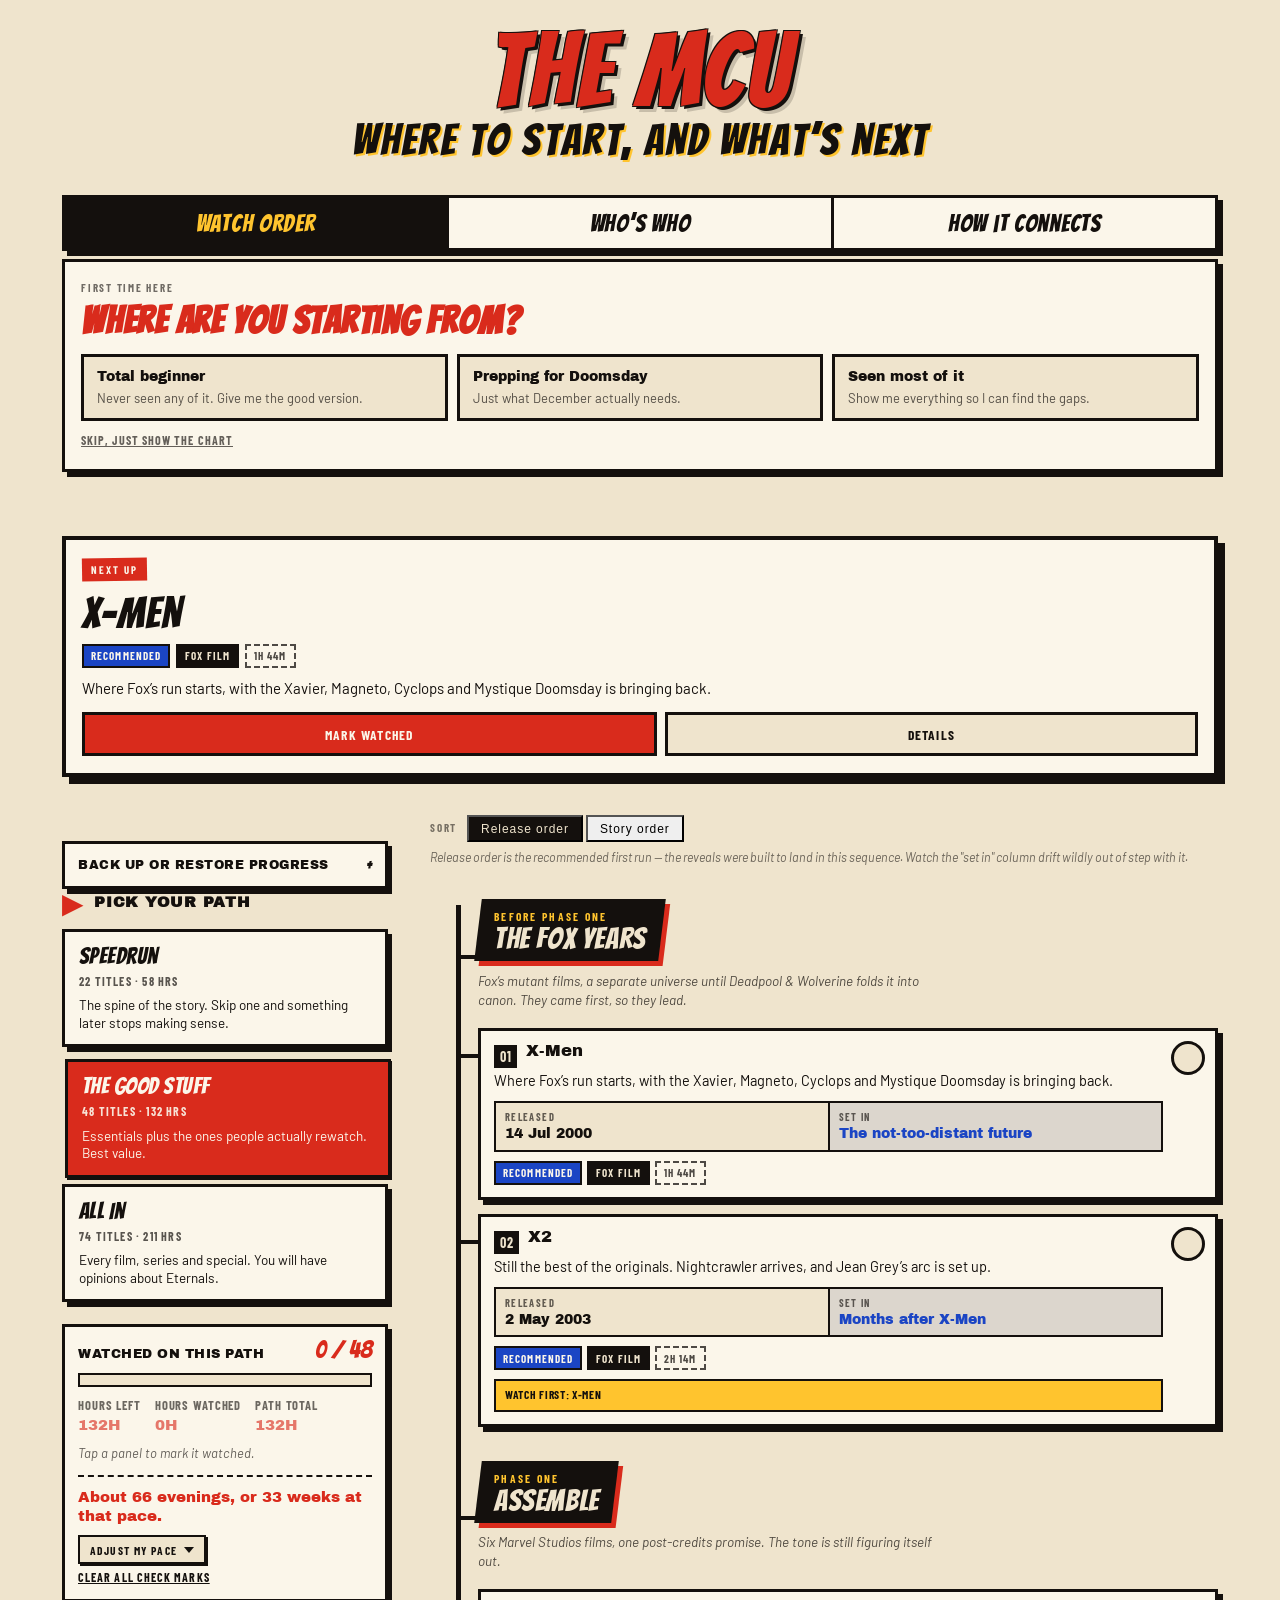
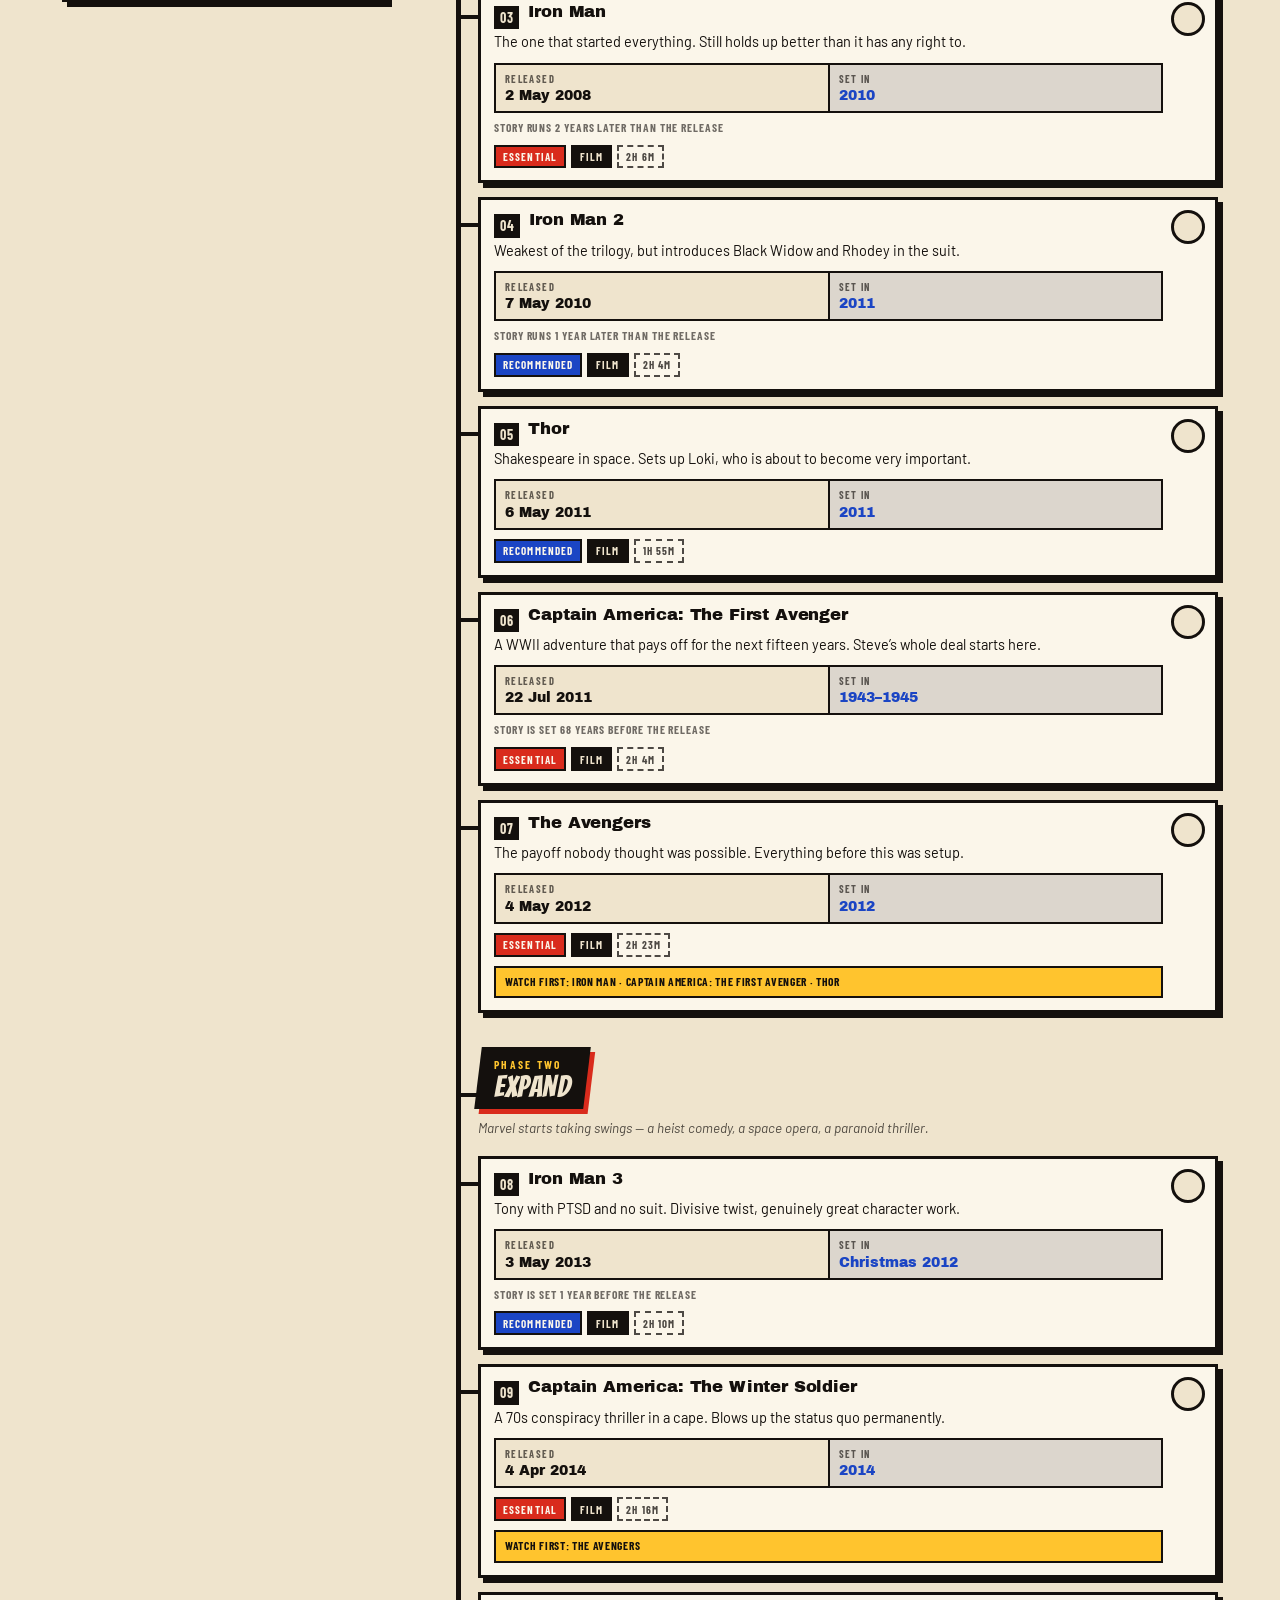
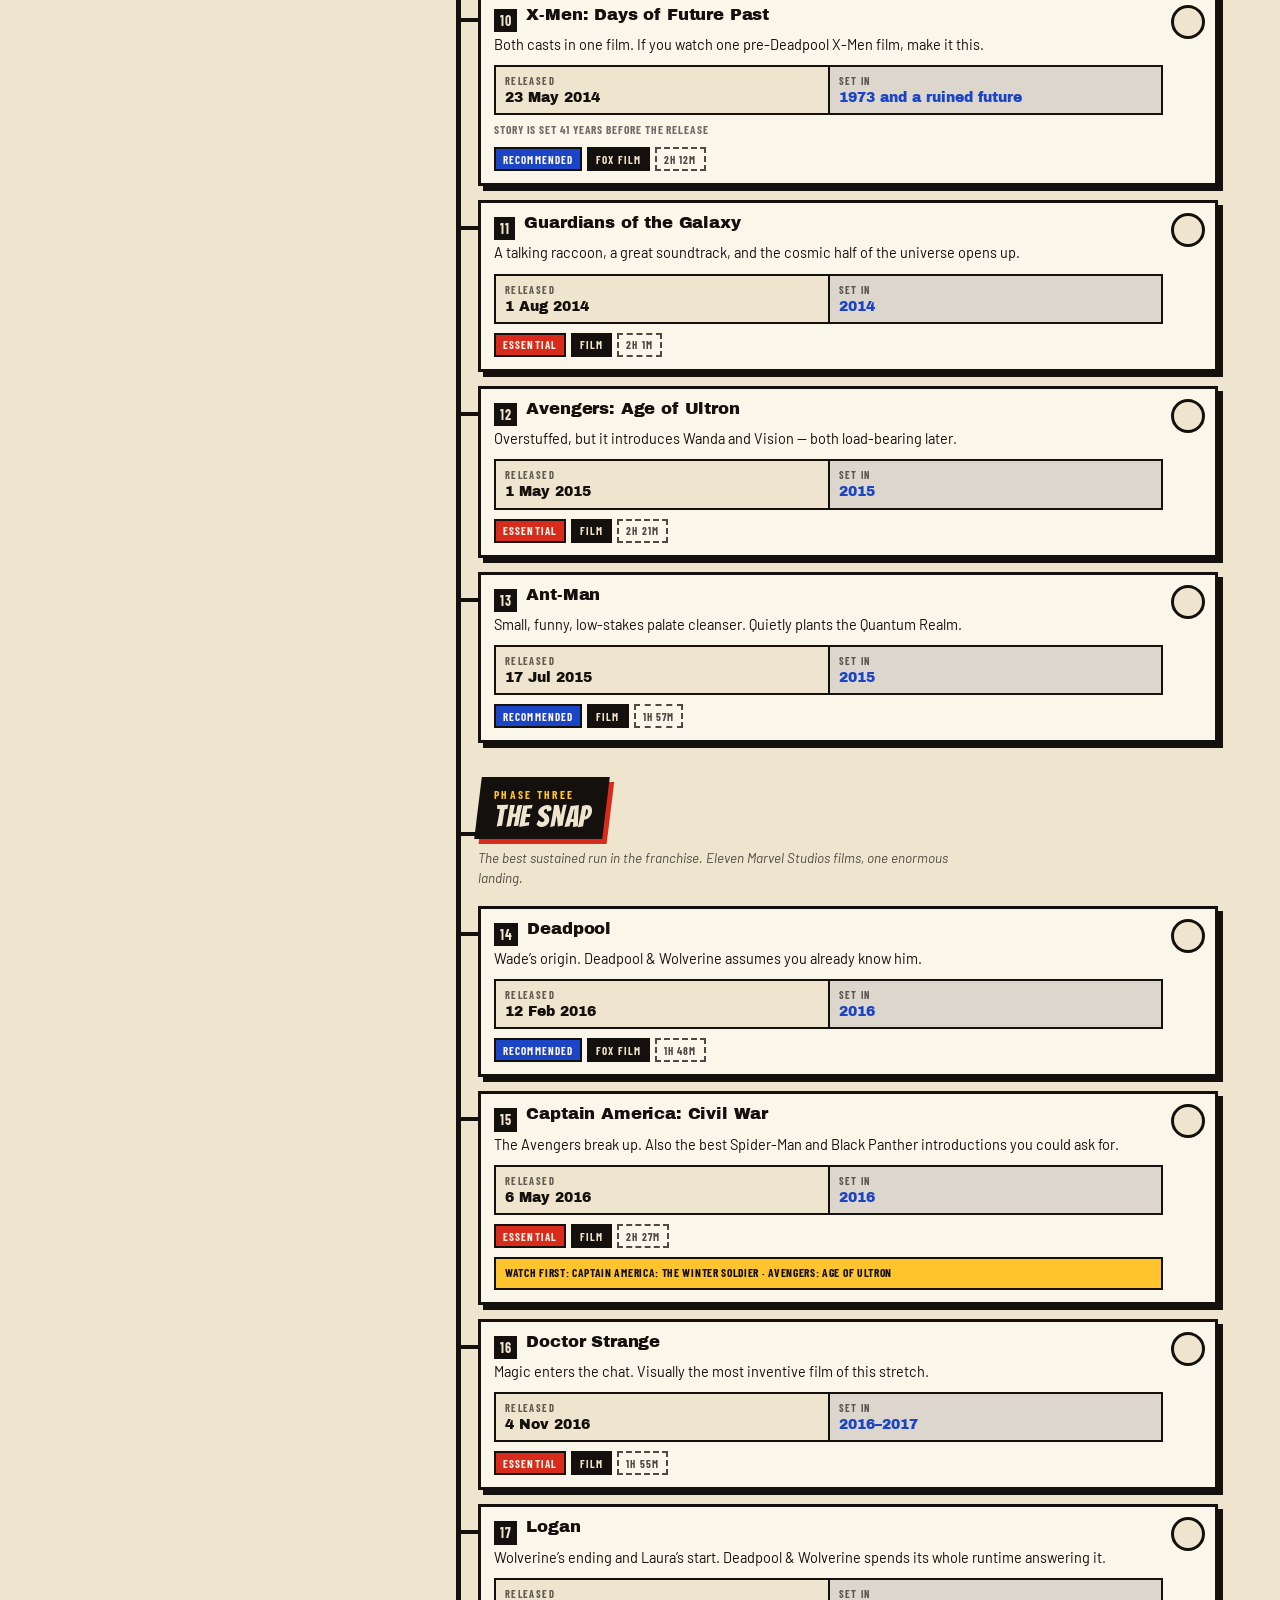
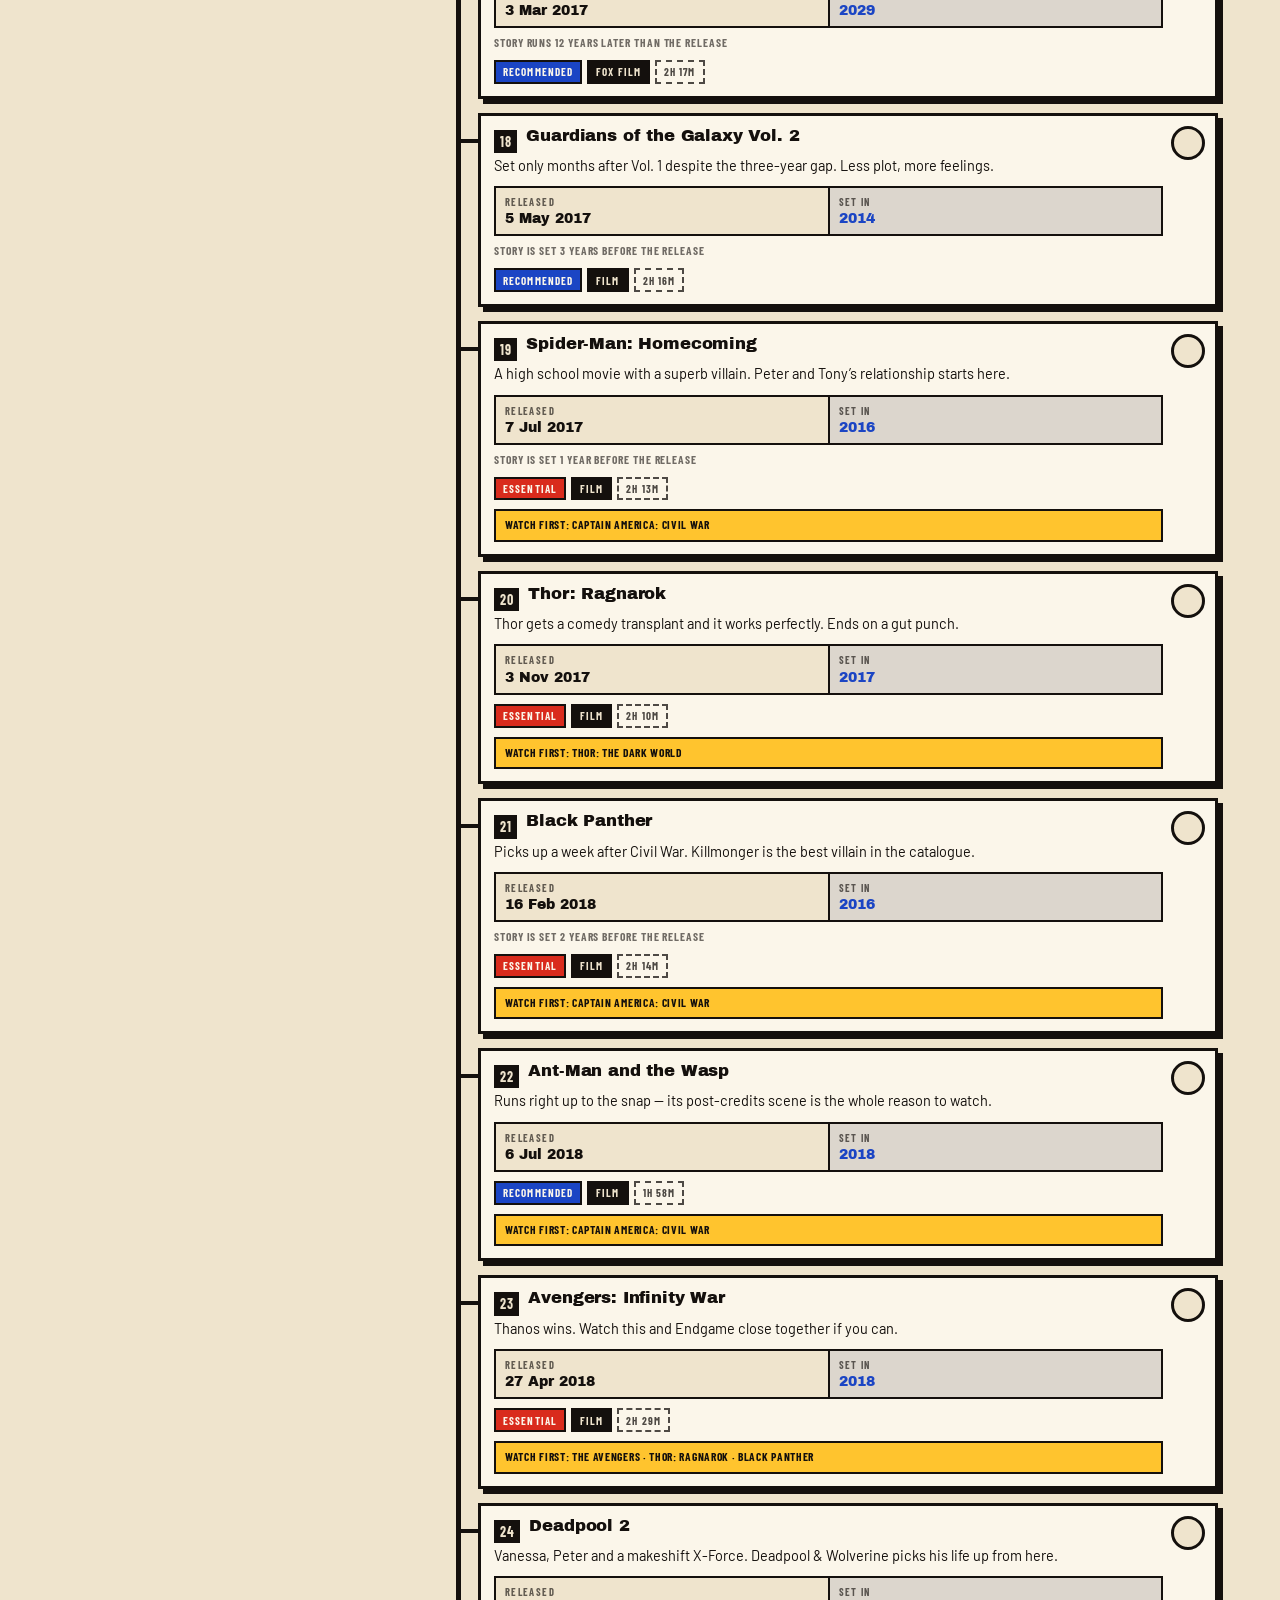
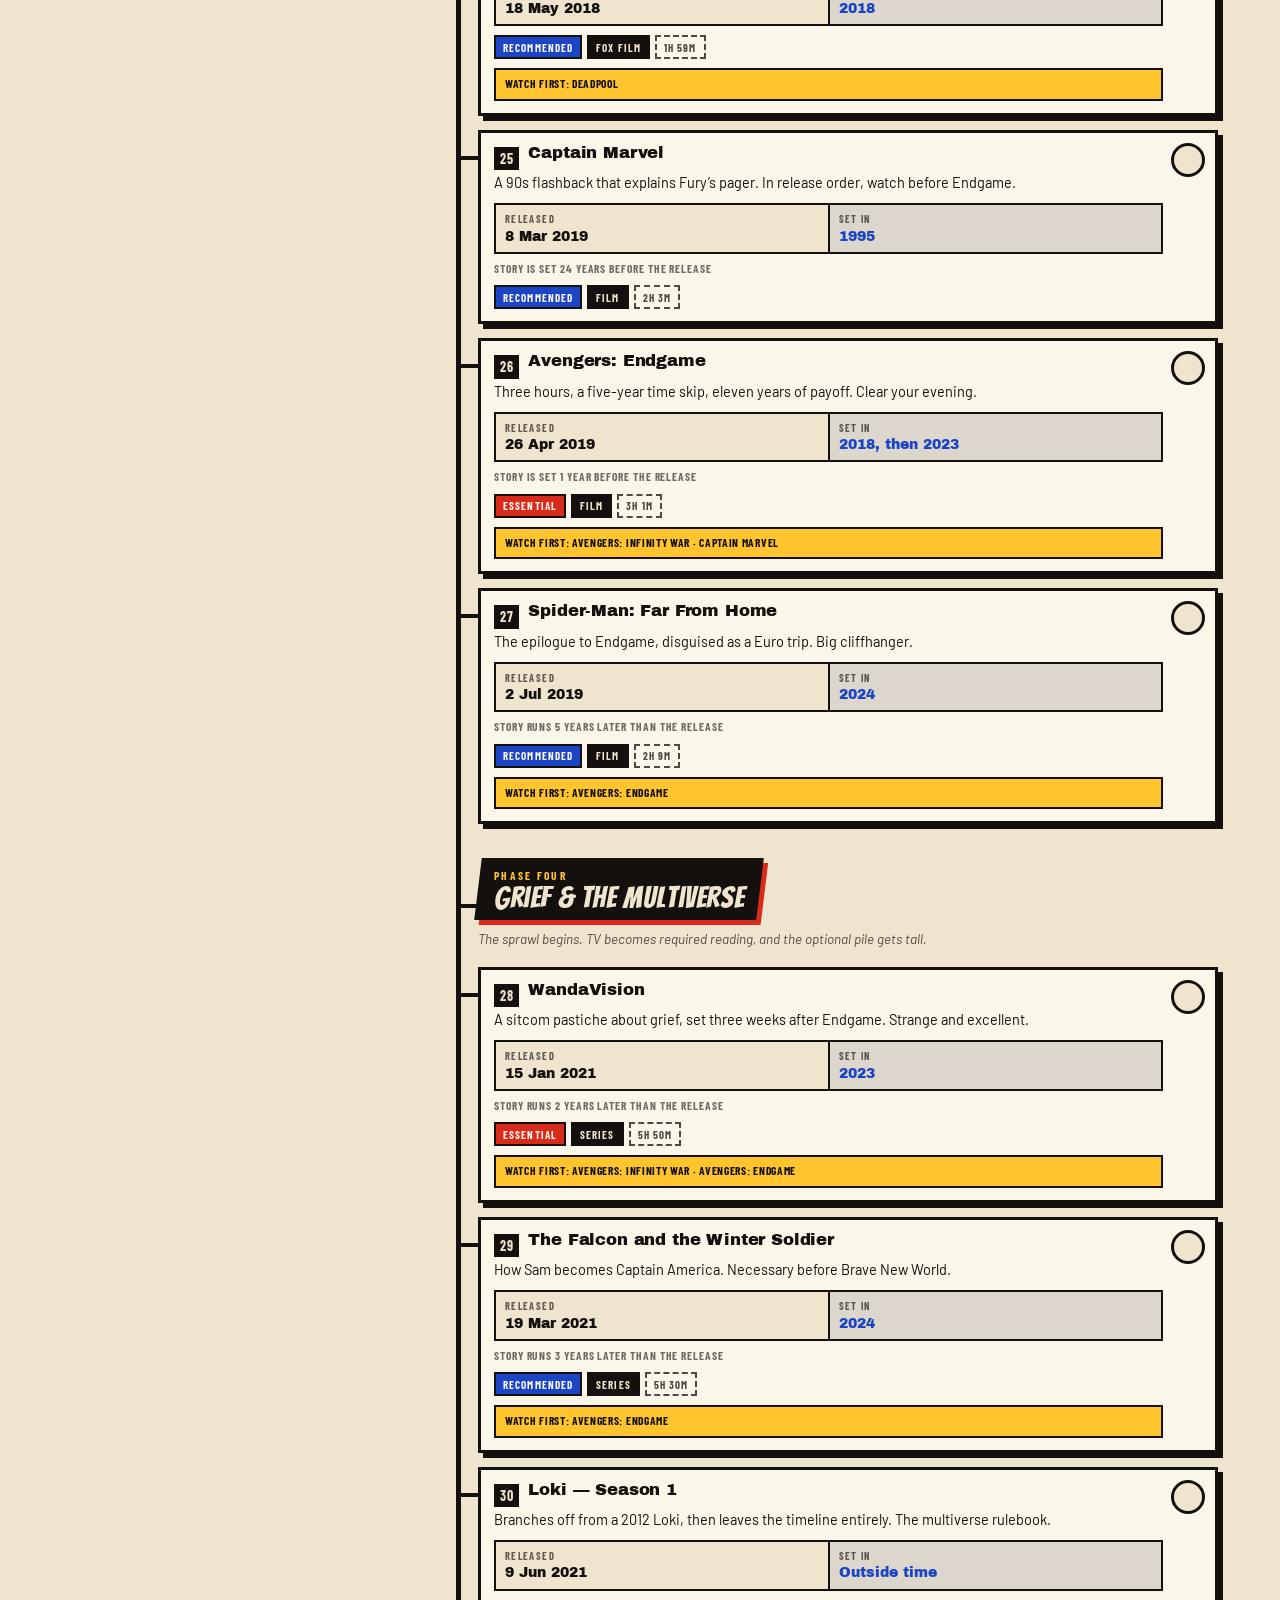
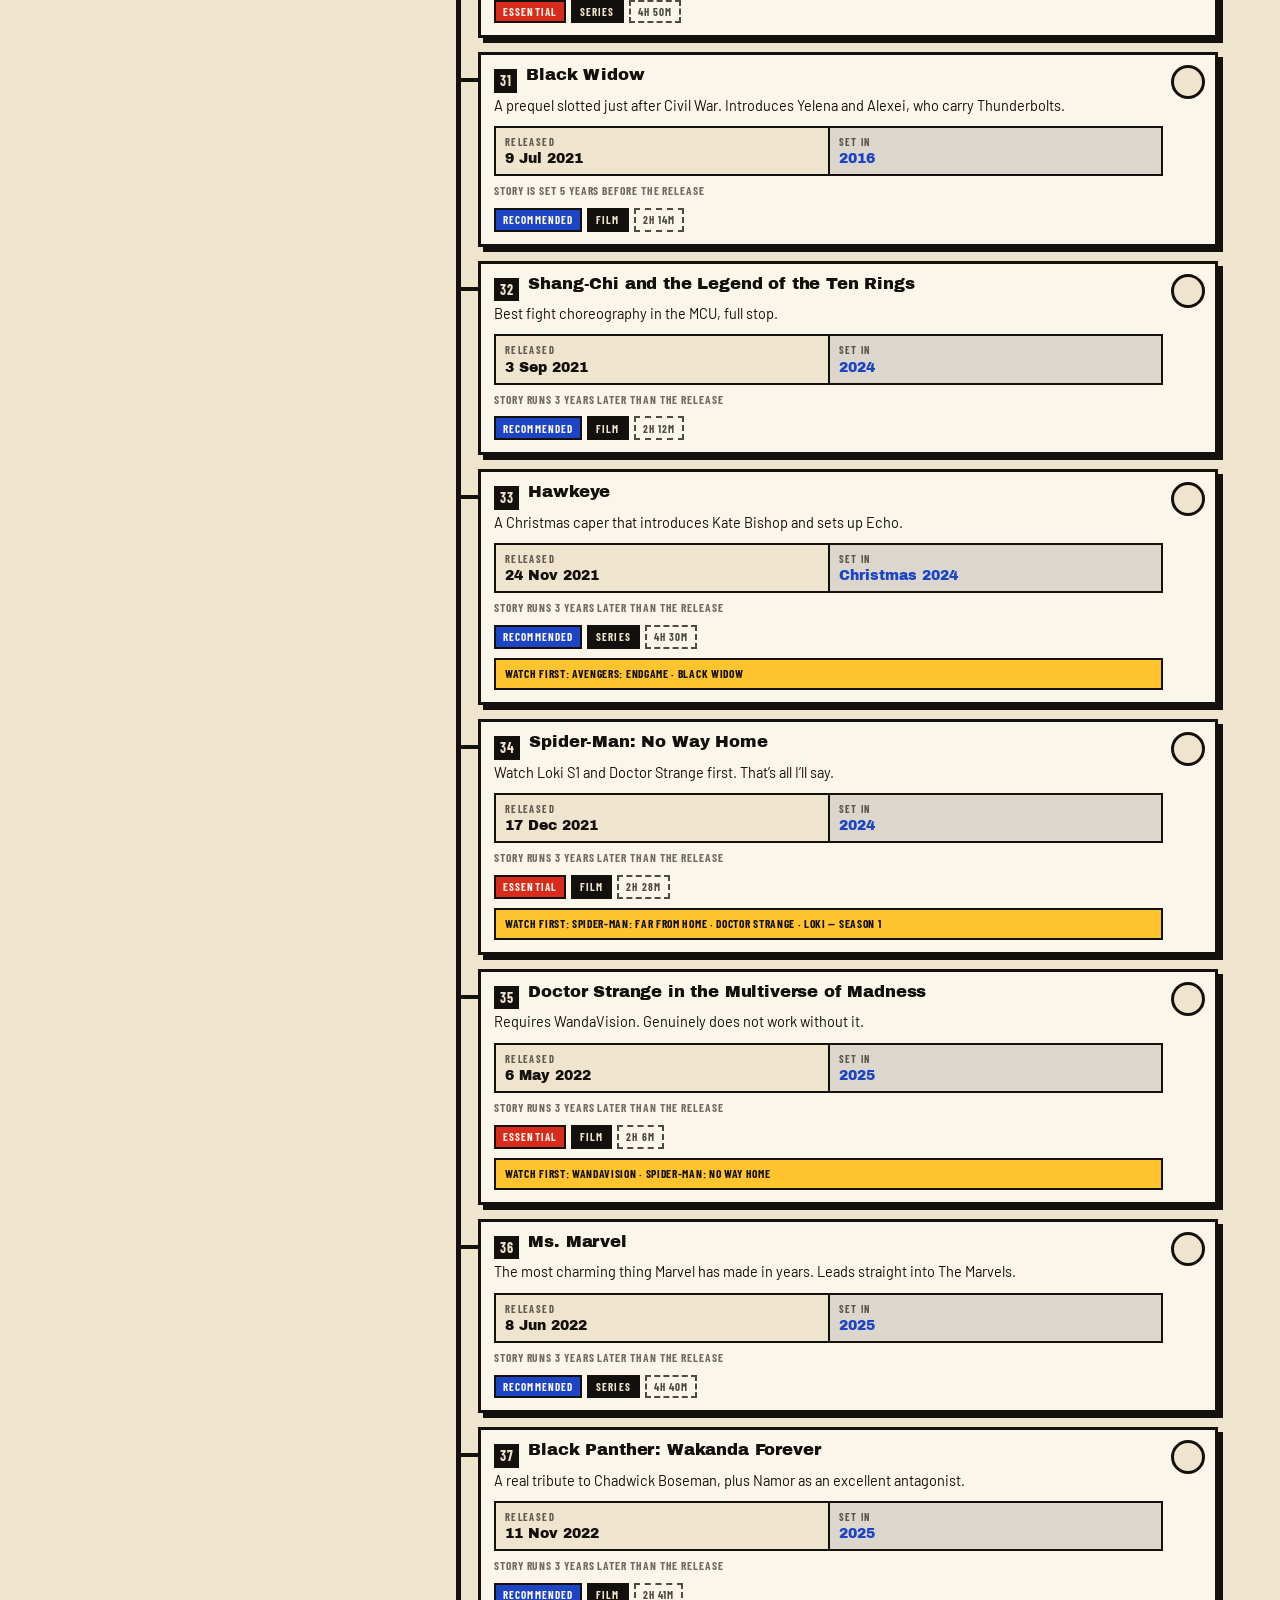
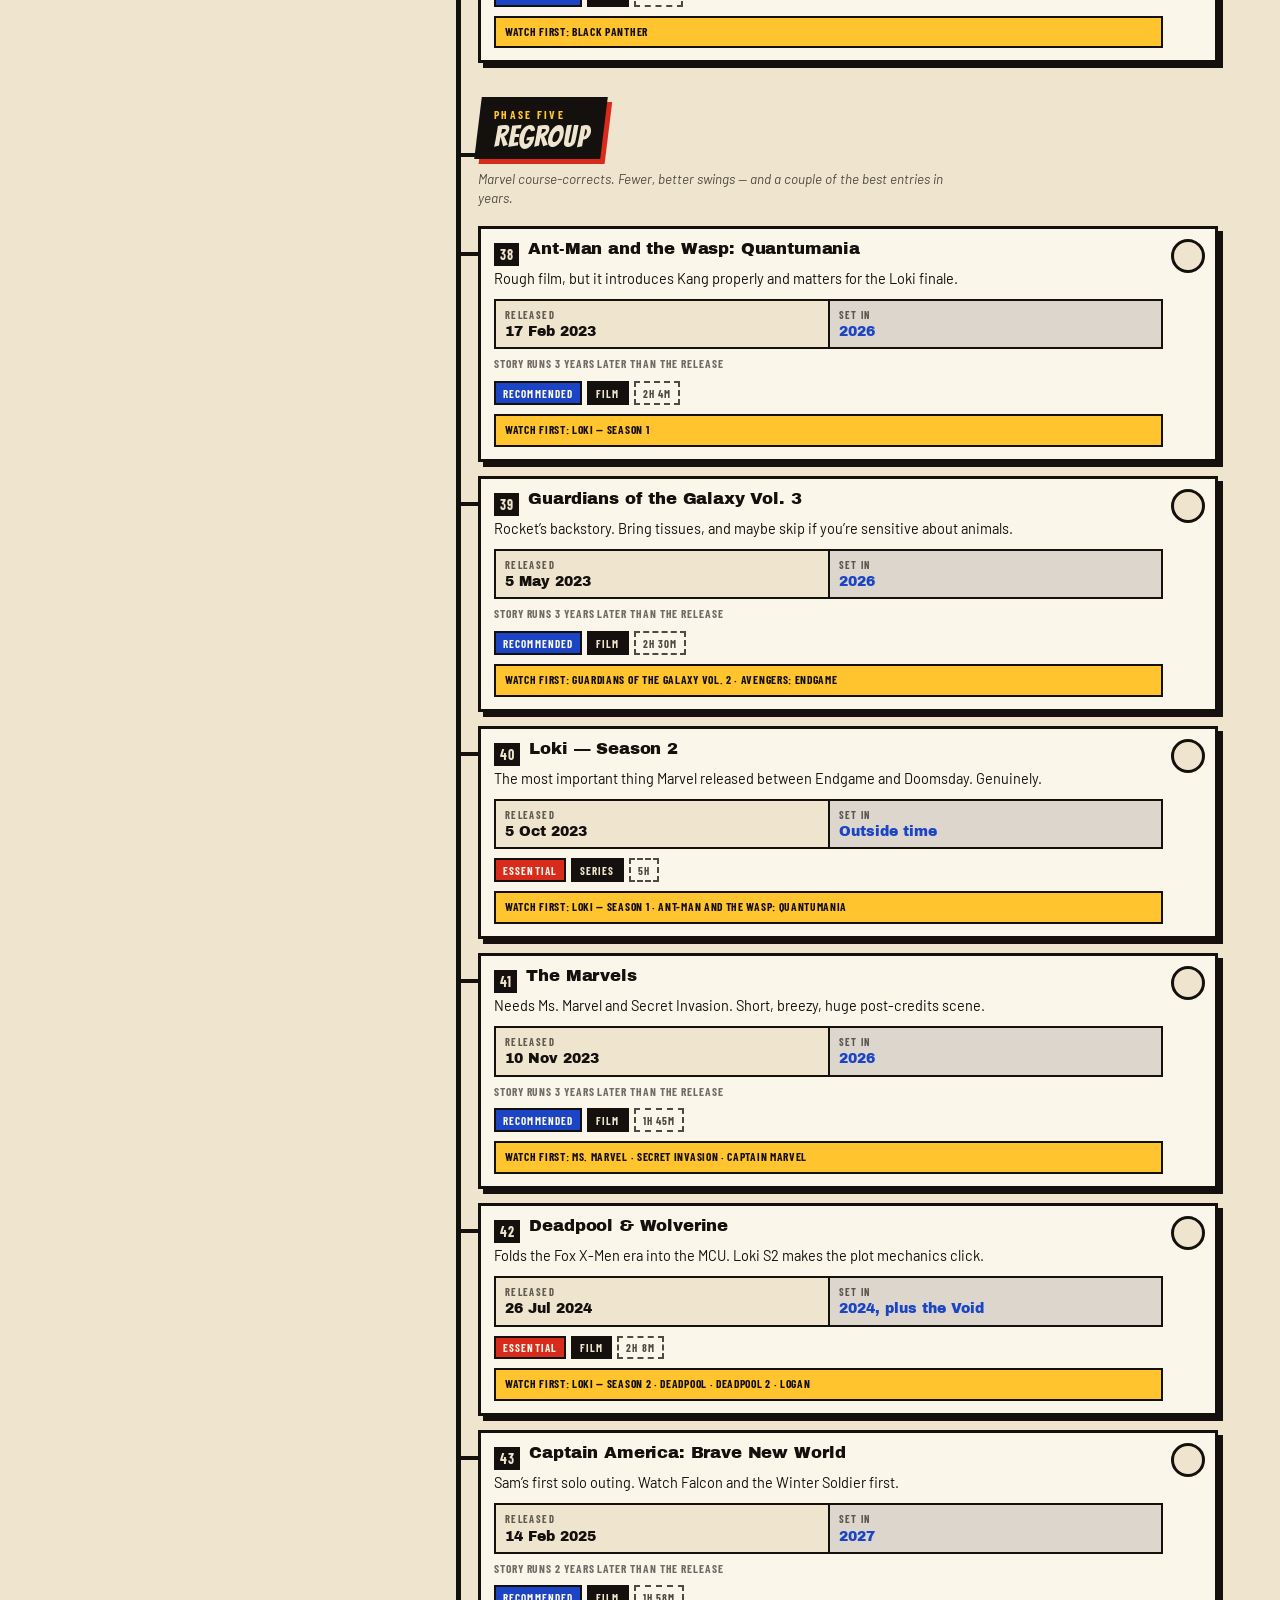
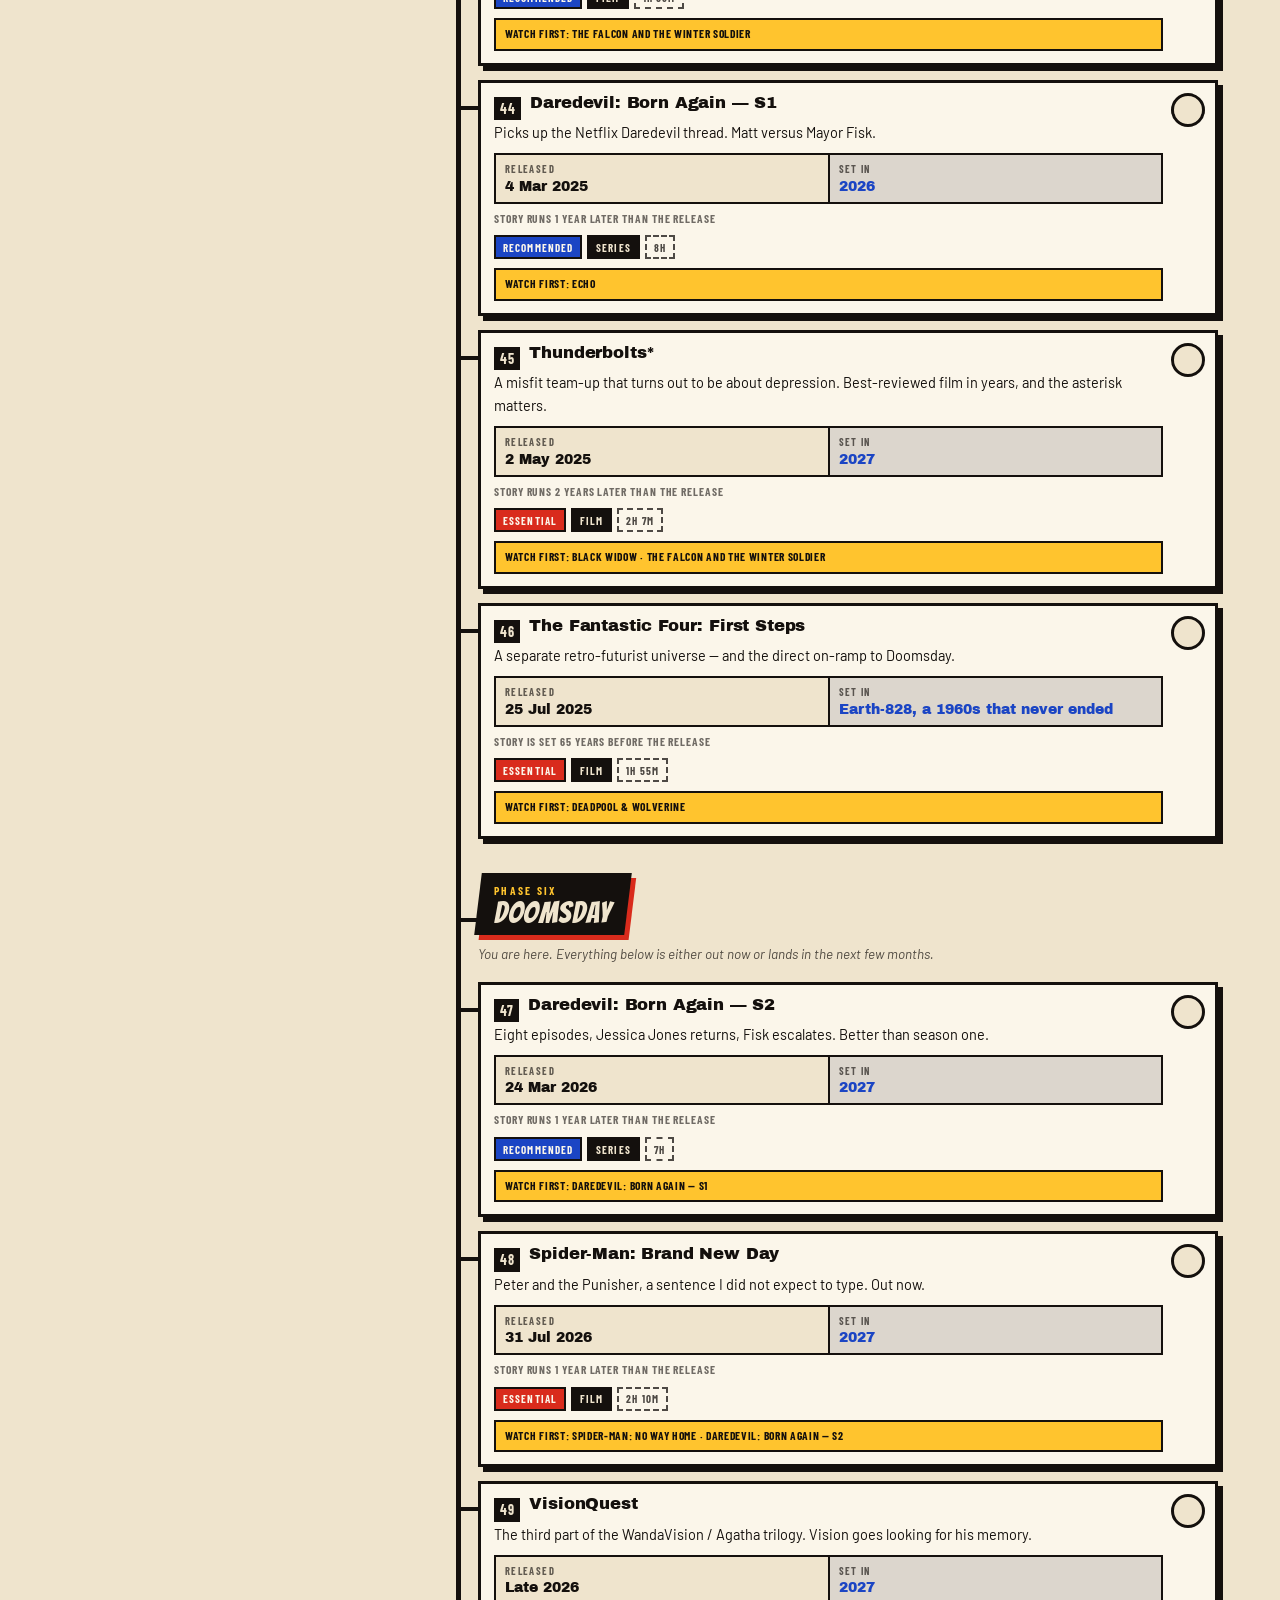
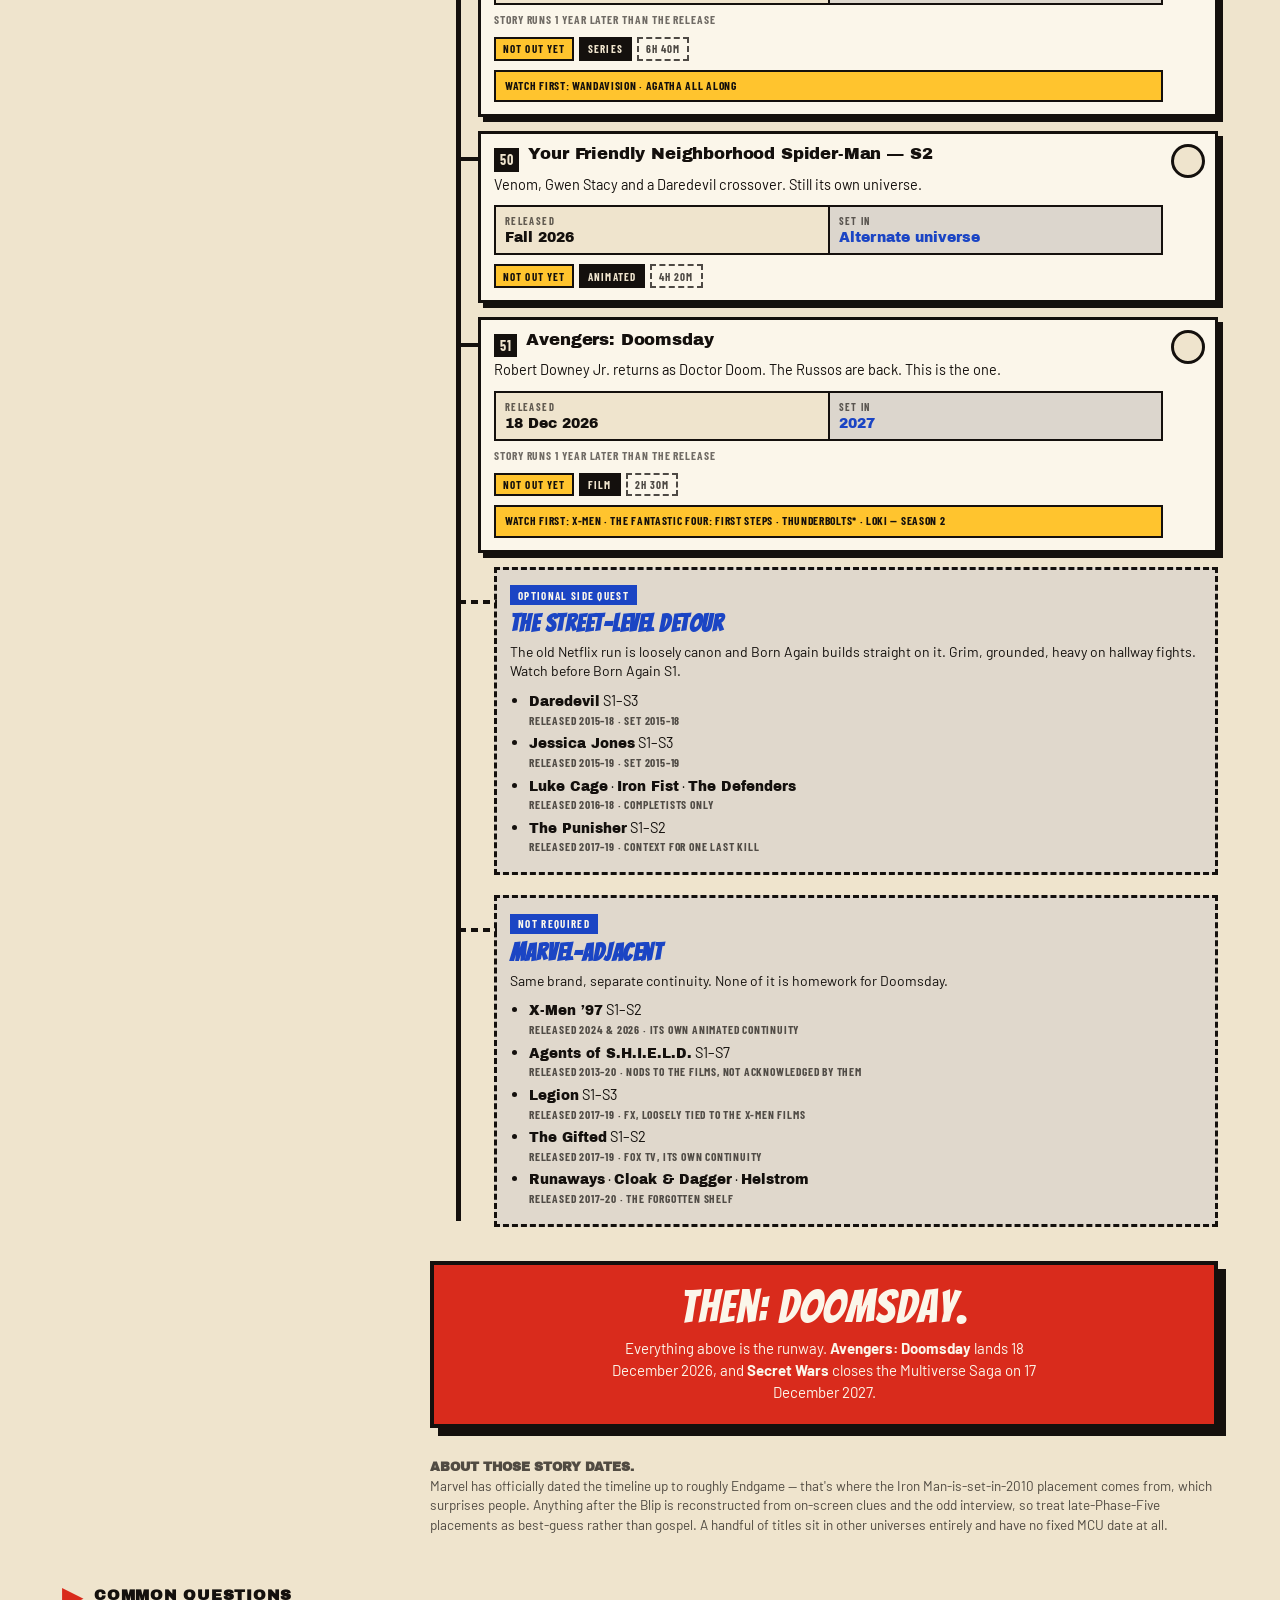
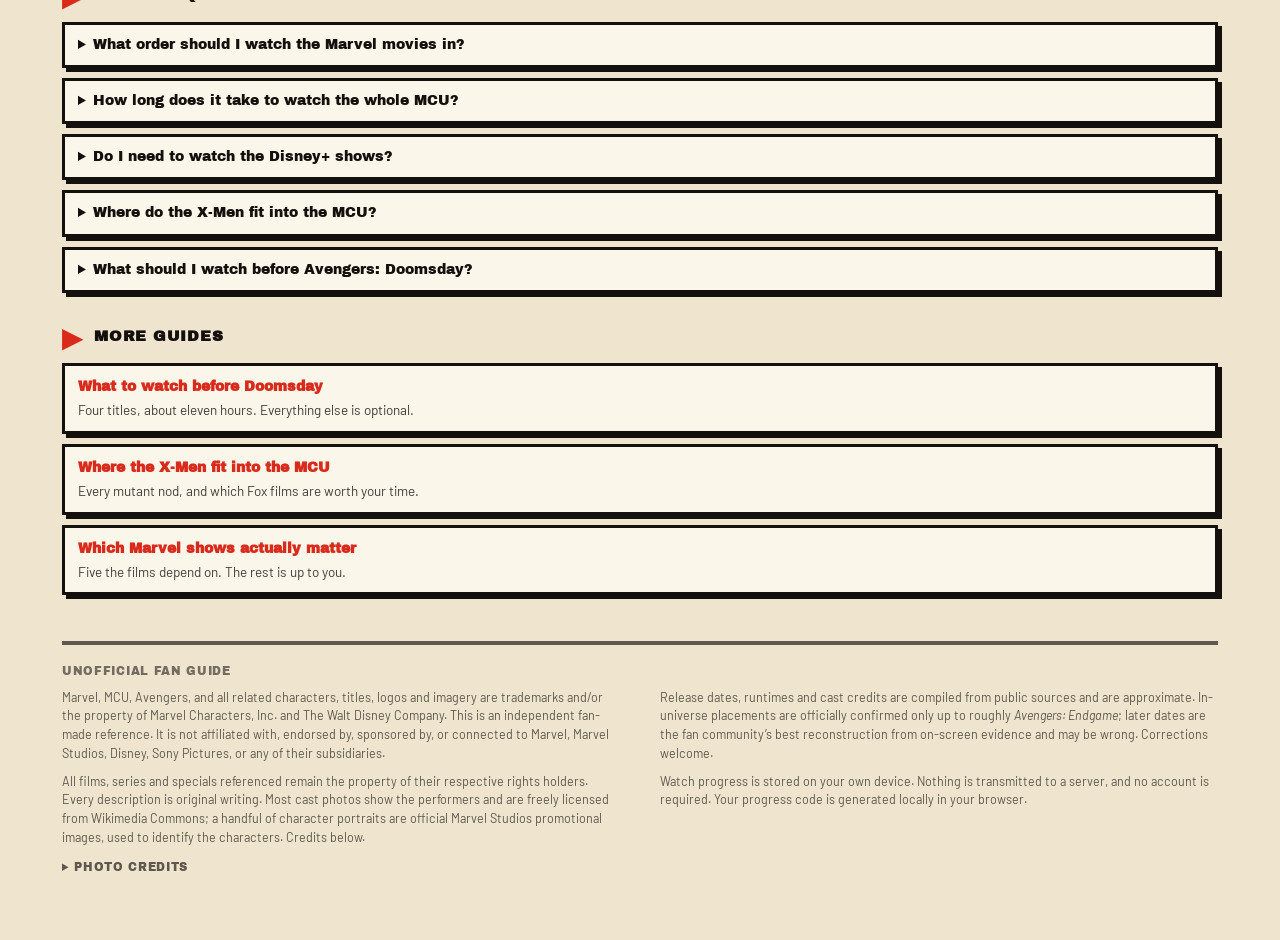
==== index.html @ 4976a192 "Update index.html" ====
<!DOCTYPE html>
<html lang="en">
<head>
<meta charset="utf-8">
<meta name="viewport" content="width=device-width, initial-scale=1">
<meta name="color-scheme" content="light">
<title>The MCU, In Order — Marvel Watch Order, Multiverse and Character Map</title>
<link rel="icon" href="data:image/svg+xml,%3Csvg xmlns='http://www.w3.org/2000/svg' viewBox='0 0 64 64'%3E%3Crect width='64' height='64' rx='10' fill='%2314100D'/%3E%3Ctext x='32' y='45' font-family='Georgia,serif' font-size='40' font-weight='bold' text-anchor='middle' fill='%23D92B1C'%3EM%3C/text%3E%3C/svg%3E">
<meta name="description" content="Where to start with Marvel and what to watch next, plus a map of how every film and character connects. Release or story order, runtimes, what to skip, and progress that remembers where you are.">
<link rel="canonical" href="https://mcu-breakdown.vercel.app/">
<meta property="og:type" content="website">
<meta property="og:site_name" content="The MCU, In Order">
<meta property="og:url" content="https://mcu-breakdown.vercel.app/">
<meta property="og:title" content="The MCU, In Order — Marvel Watch Order, Multiverse and Character Map">
<meta property="og:description" content="Where to start with Marvel and what to watch next, plus a map of how every film and character connects. Release or story order, runtimes, what to skip, and progress that remembers where you are.">
<meta property="og:image" content="https://mcu-breakdown.vercel.app/og.png">
<meta property="og:image:width" content="1200">
<meta property="og:image:height" content="630">
<meta property="og:image:alt" content="The MCU -- where to start, and what’s next">
<meta name="twitter:card" content="summary_large_image">
<meta name="twitter:title" content="The MCU, In Order — Marvel Watch Order, Multiverse and Character Map">
<meta name="twitter:description" content="Where to start with Marvel and what to watch next, plus a map of how every film and character connects. Release or story order, runtimes, what to skip, and progress that remembers where you are.">
<meta name="twitter:image" content="https://mcu-breakdown.vercel.app/og.png">
<script type="application/ld+json">
{"@context":"https://schema.org","@type":"WebSite","name":"The MCU, In Order",
 "url":"https://mcu-breakdown.vercel.app/",
 "description":"Where to start with Marvel and what to watch next, plus a map of how every film and character connects. Release or story order, runtimes, what to skip, and progress that remembers where you are.",
 "inLanguage":"en","isFamilyFriendly":true,
 "about":{"@type":"CreativeWorkSeries","name":"Marvel Cinematic Universe"}}
</script>
<script type="application/ld+json">
{
 "@context": "https://schema.org",
 "@type": "FAQPage",
 "mainEntity": [
  {
   "@type": "Question",
   "name": "What order should I watch the Marvel movies in?",
   "acceptedAnswer": {
    "@type": "Answer",
    "text": "Release order for a first run — the reveals were built to land in that sequence. Story order re-sorts everything by when it happens, which is better for a rewatch but defuses half of Endgame. This guide does both, and remembers what you have watched."
   }
  },
  {
   "@type": "Question",
   "name": "How long does it take to watch the whole MCU?",
   "acceptedAnswer": {
    "@type": "Answer",
    "text": "About 58 hours for the essentials, roughly 132 for the recommended path, and about 211 hours for every film, series and special. At two evenings a week that is a little over a year for the full run."
   }
  },
  {
   "@type": "Question",
   "name": "Do I need to watch the Disney+ shows?",
   "acceptedAnswer": {
    "@type": "Answer",
    "text": "A few matter: WandaVision, both seasons of Loki, and Daredevil: Born Again all feed directly into later films. Most of the rest are optional, and this guide marks which is which."
   }
  },
  {
   "@type": "Question",
   "name": "Where do the X-Men fit into the MCU?",
   "acceptedAnswer": {
    "@type": "Answer",
    "text": "Fox’s X-Men films were a separate universe until Deadpool & Wolverine, where the TVA pulls Deadpool and Logan out of it and into the MCU. The original cast — Patrick Stewart, Ian McKellen, James Marsden, Rebecca Romijn and Alan Cumming — return for Avengers: Doomsday."
   }
  },
  {
   "@type": "Question",
   "name": "What should I watch before Avengers: Doomsday?",
   "acceptedAnswer": {
    "@type": "Answer",
    "text": "The Fantastic Four: First Steps and Thunderbolts* are the on-ramps, Loki season 2 explains the multiverse rules, and Deadpool & Wolverine sets up the X-Men crossing over. The original X-Men films are worth knowing but not required."
   }
  }
 ]
}
</script>
<link rel="preconnect" href="https://fonts.googleapis.com">
<link rel="preconnect" href="https://fonts.gstatic.com" crossorigin>
<link href="https://fonts.googleapis.com/css2?family=Bangers&family=Archivo+Black&family=Barlow+Condensed:wght@600;700&family=Barlow:ital,wght@0,400;0,600;1,400&display=swap" rel="stylesheet">
<style>
:root{
  color-scheme:light;
  --bg:#EFE4CD; --surface:#FBF6EA; --line:#14100D; --text:#14100D;
  --shadow:#14100D;
  --invert-bg:#14100D; --invert-text:#EFE4CD;
  --tab-on-bg:#14100D; --tab-on-text:#FFC42E;
  --ribbon-bg:#14100D; --ribbon-text:#EFE4CD; --ribbon-eyebrow:#FFC42E;
  --red:#D92B1C; --red-ink:#D92B1C; --blue:#1B45C4; --blue-ink:#1B45C4;
  --yellow:#FFC42E; --on-accent:#FBF6EA; --on-warm:#14100D;
  --tint-blue:rgba(27,69,196,.09); --tint-red:rgba(217,43,28,.09);
  --tint-branch:rgba(27,69,196,.07);
  --done-bg:rgba(20,16,13,.06); --done-shadow:rgba(20,16,13,.4);
  --h1-drop:rgba(20,16,13,.18);
  --spine:26px;
}
*{box-sizing:border-box;-webkit-tap-highlight-color:transparent}
html,body{margin:0;padding:0}
html{background:var(--bg);-webkit-text-size-adjust:100%}
body{
  background-color:var(--bg);
  color:var(--text);font-family:"Barlow",system-ui,sans-serif;
  font-size:16px;line-height:1.45;padding-bottom:64px;overflow-x:hidden;
}
.wrap{max-width:760px;margin:0 auto;padding:0 16px}
/* Real headings for search engines and screen readers, off-screen for everyone
   else. Not display:none -- that would hide them from both. */
.vh{position:absolute;width:1px;height:1px;margin:-1px;padding:0;overflow:hidden;
  clip:rect(0 0 0 0);clip-path:inset(50%);white-space:nowrap;border:0}

/* .tseg is still used by the character-list role switch. */
.tseg{display:flex;border:2.5px solid var(--line)}
.tseg button{font:inherit;color:var(--text);background:var(--surface);border:none;cursor:pointer;
  padding:5px 10px 4px;font-family:"Barlow Condensed";font-weight:700;text-transform:uppercase;
  letter-spacing:.09em;font-size:11.5px;line-height:1.2}
.tseg button+button{border-left:2.5px solid var(--line)}
.tseg button[aria-pressed="true"]{background:var(--invert-bg);color:var(--invert-text)}
.tseg button:focus-visible{outline:3px solid var(--blue);outline-offset:2px}

/* ---------- COVER ---------- */
.cover{padding:22px 12px 18px;text-align:center}
h1{font-family:"Bangers";font-weight:400;margin:0;
  font-size:clamp(52px,15vw,104px);line-height:.86;letter-spacing:.02em;color:var(--red-ink);
  text-shadow:3px 3px 0 var(--line),-1px -1px 0 var(--line),1px -1px 0 var(--line),
   -1px 1px 0 var(--line),6px 6px 0 var(--h1-drop)}
/* Clamped rather than a plain fraction of the h1: at desktop widths .42em
   still wins, but on a phone the longer tagline would otherwise run the
   full screen width with no gutter. */
h1 .sm{display:block;font-size:clamp(16px,4.6vw,.42em);color:var(--text);text-shadow:2px 2px 0 var(--yellow);margin-top:6px}
.caption-box{background:var(--yellow);color:var(--on-warm);border:3px solid var(--line);
  box-shadow:5px 5px 0 var(--shadow);padding:11px 14px;margin:22px auto 0;max-width:520px;
  text-align:left;font-size:15px}
.caption-box b{font-family:"Archivo Black";font-size:13px;letter-spacing:.03em}

/* ---------- TABS ---------- */
.tabs{display:flex;margin:26px 0 0;border:3px solid var(--line);
  box-shadow:5px 5px 0 var(--shadow);overflow:hidden}
.tabs button{flex:1;font:inherit;color:var(--text);background:var(--surface);border:none;cursor:pointer;
  padding:14px 8px 12px;font-family:"Bangers";font-size:24px;letter-spacing:.03em;line-height:1;
  transition:background .12s ease,color .12s ease}
.tabs button+button{border-left:3px solid var(--line)}
.tabs button[aria-selected="true"]{background:var(--tab-on-bg);color:var(--tab-on-text)}
.tabs button:focus-visible{outline:3px solid var(--red);outline-offset:-7px}
.pane[hidden]{display:none!important}

/* ---------- PATH GATE ---------- */
.gate{margin:32px 0 8px}
.gate-head{display:flex;align-items:center;gap:10px;margin-bottom:12px}
.gate-head .bolt{font-family:"Bangers";font-size:28px;color:var(--red-ink);line-height:1}
.gate-head h2{font-family:"Archivo Black";font-size:15px;letter-spacing:.05em;text-transform:uppercase;margin:0}
.paths{display:grid;grid-template-columns:1fr;gap:10px}
@media(min-width:620px){.paths{grid-template-columns:repeat(3,1fr)}}
.path{border:3px solid var(--line);background:var(--surface);color:var(--text);
  box-shadow:5px 5px 0 var(--shadow);padding:13px 14px;text-align:left;cursor:pointer;font:inherit;
  transition:transform .12s ease,box-shadow .12s ease,background .12s ease;display:block;width:100%}
.path:hover{transform:translate(-2px,-2px);box-shadow:7px 7px 0 var(--shadow)}
.path:focus-visible{outline:4px solid var(--blue);outline-offset:3px}
.path .pname{font-family:"Bangers";font-size:27px;line-height:1;letter-spacing:.02em;display:block}
.path .pmeta{font-family:"Barlow Condensed";font-weight:700;text-transform:uppercase;
  letter-spacing:.1em;font-size:12px;opacity:.7;display:block;margin-top:5px}
.path .pdesc{font-size:14px;margin-top:6px;display:block;line-height:1.3}
.path[aria-pressed="true"]{background:var(--red);color:var(--on-accent);
  transform:translate(3px,3px);box-shadow:2px 2px 0 var(--shadow)}
.path[aria-pressed="true"] .pmeta{opacity:.9}

/* ---------- ORDER TOGGLE ---------- */
/* Sits directly above the chart it controls rather than in the sidebar,
   and reads as a light row instead of a bordered card -- findable when
   looked for, not competing with the timeline for attention. */
.sortbar{margin:0 0 14px}
.sortrow{display:flex;align-items:center;gap:10px}
.slabel{font-family:"Barlow Condensed";font-weight:700;text-transform:uppercase;
  letter-spacing:.16em;font-size:11px;opacity:.55;flex:none}
.sortbar .toggle{border-width:2px;flex:0 1 auto}
.sortbar .toggle button{padding:5px 12px 4px;font-size:12px;letter-spacing:.08em}
.sortbar .toggle button+button{border-left-width:2px}
.sortbar .toggle button[aria-pressed="true"]{background:var(--invert-bg);color:var(--invert-text)}
.ordernote{font-size:12.5px;margin-top:7px;line-height:1.35;font-style:italic;opacity:.6}

/* ---------- PROGRESS ---------- */
.progress{margin:22px 0 6px;border:3px solid var(--line);background:var(--surface);
  box-shadow:5px 5px 0 var(--shadow);padding:11px 13px}
.progress .ptop{display:flex;justify-content:space-between;align-items:baseline;gap:10px;flex-wrap:wrap}
.progress .plabel{font-family:"Archivo Black";font-size:13px;letter-spacing:.04em;text-transform:uppercase}
.progress .pcount{font-family:"Bangers";font-size:24px;color:var(--red-ink);line-height:1}
.bar{height:14px;border:2.5px solid var(--line);margin-top:9px;background:var(--bg);overflow:hidden}
.bar span{display:block;height:100%;background:var(--red);width:0%;transition:width .3s ease}
.reset{background:none;border:none;font-family:"Barlow Condensed";font-weight:700;
  text-transform:uppercase;letter-spacing:.09em;font-size:12px;cursor:pointer;
  color:var(--text);text-decoration:underline;padding:6px 0 0}
.hint{font-size:13px;opacity:.65;margin-top:7px;font-style:italic}
.hourline{display:flex;gap:14px;flex-wrap:wrap;margin-top:9px;
  font-family:"Barlow Condensed";font-weight:700;text-transform:uppercase;letter-spacing:.07em;font-size:12.5px}
.hourline b{font-family:"Archivo Black";font-size:15px;font-weight:400;letter-spacing:0;
  display:block;color:var(--red-ink);margin-top:1px}
.hourline span{opacity:.62}

/* ---------- SPINE ---------- */
.chart{position:relative;margin-top:30px;padding-left:calc(var(--spine) + 22px)}
.chart::before{content:"";position:absolute;left:var(--spine);top:6px;bottom:6px;width:5px;background:var(--line)}
.node{position:relative;margin-bottom:14px}
.node::before{content:"";position:absolute;left:-22px;top:26px;width:22px;height:4px;background:var(--line)}
.card{border:3px solid var(--line);background:var(--surface);color:var(--text);
  box-shadow:5px 5px 0 var(--shadow);padding:11px 13px 12px;width:100%;text-align:left;font:inherit;
  cursor:pointer;display:block;transition:transform .1s ease,box-shadow .1s ease}
.card:hover{transform:translate(-2px,-2px);box-shadow:7px 7px 0 var(--shadow)}
.card:focus-visible{outline:4px solid var(--blue);outline-offset:3px}
.row1{display:flex;align-items:flex-start;gap:9px}
.num{font-family:"Barlow Condensed";font-weight:700;font-size:14px;background:var(--invert-bg);
  color:var(--invert-text);padding:2px 6px 1px;letter-spacing:.05em;flex:none;margin-top:3px}
.ttl{font-family:"Archivo Black";font-size:16.5px;line-height:1.15;letter-spacing:-.01em;flex:1}
.why{font-size:14.5px;margin-top:6px;line-height:1.32}

.dates{display:flex;margin-top:10px;border:2.5px solid var(--line);background:var(--bg)}
.dcell{flex:1;padding:6px 9px 7px;min-width:0}
.dcell+.dcell{border-left:2.5px solid var(--line);background:var(--tint-blue)}
.dk{font-family:"Barlow Condensed";font-weight:700;text-transform:uppercase;
  letter-spacing:.13em;font-size:10.5px;opacity:.65;display:block}
.dv{font-family:"Archivo Black";font-size:14px;line-height:1.15;display:block;margin-top:2px;
  overflow-wrap:break-word}
.dcell+.dcell .dv{color:var(--blue-ink)}
.gapnote{font-family:"Barlow Condensed";font-weight:700;text-transform:uppercase;
  letter-spacing:.08em;font-size:11.5px;margin-top:6px;display:block;opacity:.6}

.tags{display:flex;flex-wrap:wrap;gap:5px;margin-top:9px;align-items:center}
.tag{font-family:"Barlow Condensed";font-weight:700;text-transform:uppercase;
  letter-spacing:.1em;font-size:11px;padding:2.5px 7px 1.5px;border:2px solid var(--line)}
.tag.essential{background:var(--red);color:var(--on-accent)}
.tag.recommended{background:var(--blue);color:var(--on-accent)}
.tag.optional{background:transparent;color:var(--text)}
.tag.coming{background:var(--yellow);color:var(--on-warm)}
.tag.kind{background:var(--invert-bg);color:var(--invert-text)}
.tag.time{background:transparent;color:var(--text);border-style:dashed;opacity:.75}
.card.done{background:var(--done-bg);box-shadow:2px 2px 0 var(--done-shadow);transform:translate(3px,3px)}
.card.done .ttl,.card.done .why{opacity:.42;text-decoration:line-through;text-decoration-thickness:2px}
.card.done .tags,.card.done .dates,.card.done .gapnote{opacity:.42}
/* Confirmation that a tap registered. Runs once on the card just marked
   watched, then clears itself -- the persistent done state is the struck
   title and faded panel, not this. Suppressed under prefers-reduced-motion
   by the global rule further down. */
.juststamped::after{
  content:'\2714';position:absolute;inset:0;z-index:3;pointer-events:none;
  display:flex;align-items:center;justify-content:center;
  font-family:"Bangers";font-size:88px;line-height:1;color:var(--red);
  background:rgba(255,196,46,.42);
  animation:stamp .68s cubic-bezier(.2,.9,.3,1) forwards}
@keyframes stamp{
  0%{opacity:0;transform:scale(.35) rotate(-16deg)}
  30%{opacity:1;transform:scale(1.14) rotate(-5deg)}
  48%{transform:scale(.98) rotate(-8deg)}
  62%{opacity:1;transform:scale(1) rotate(-8deg)}
  100%{opacity:0;transform:scale(1.04) rotate(-8deg)}}
/* The panel is showing frozen content while it stamps, so its buttons
   must not be clickable -- they still carry the old title's id. */
#nextup.juststamped{pointer-events:none}

/* ---------- RIBBON ---------- */
.phase{position:relative;margin:34px 0 18px}
.phase::before{content:"";position:absolute;left:-22px;top:50%;width:22px;height:4px;background:var(--line)}
.ribbon{background:var(--ribbon-bg);color:var(--ribbon-text);padding:9px 16px 8px;transform:skewX(-7deg);
  box-shadow:5px 5px 0 var(--red);display:inline-block}
.ribbon .inner{transform:skewX(7deg);display:block}
.ribbon .pn{font-family:"Barlow Condensed";font-weight:700;letter-spacing:.2em;
  font-size:11.5px;text-transform:uppercase;color:var(--ribbon-eyebrow);display:block}
.ribbon .pt{font-family:"Bangers";font-size:30px;line-height:.95;letter-spacing:.02em;display:block}
.phase-note{font-size:13.5px;margin-top:9px;max-width:470px;font-style:italic;color:var(--text);opacity:.72}

/* ---------- BRANCH ---------- */
.branch{position:relative;margin:6px 0 20px 16px;padding:12px 13px 13px;
  border:3px dashed var(--line);background:var(--tint-branch)}
.branch::before{content:"";position:absolute;left:-38px;top:30px;width:38px;height:4px;
  background:repeating-linear-gradient(90deg,var(--line) 0 7px,transparent 7px 12px)}
.branch h3{font-family:"Bangers";font-size:24px;margin:0;line-height:1;color:var(--blue-ink);letter-spacing:.02em}
.branch .bq{font-family:"Barlow Condensed";font-weight:700;text-transform:uppercase;
  letter-spacing:.12em;font-size:11px;background:var(--blue);color:var(--on-accent);
  padding:2.5px 8px 1.5px;display:inline-block;margin-bottom:7px}
.branch p{font-size:14px;margin:7px 0 0;line-height:1.35}
.branch ul{margin:9px 0 0;padding-left:19px;font-size:14.5px}
.branch li{margin-bottom:4px}
.branch li b{font-family:"Archivo Black";font-size:13.5px;font-weight:400}
.branch li em{font-style:normal;font-family:"Barlow Condensed";font-weight:700;
  text-transform:uppercase;letter-spacing:.07em;font-size:11.5px;opacity:.7;display:block}

/* ---------- CHARACTER TAB ---------- */
.searchbar{margin:26px 0 0;border:3px solid var(--line);background:var(--surface);
  box-shadow:5px 5px 0 var(--shadow);padding:12px 13px}
.searchbar label{font-family:"Archivo Black";font-size:13px;letter-spacing:.04em;
  text-transform:uppercase;display:block;margin-bottom:8px}
#q{width:100%;font:inherit;font-size:16px;padding:10px 11px;border:3px solid var(--line);
  background:var(--bg);color:var(--text);font-family:"Barlow"}
#q::placeholder{color:var(--text);opacity:.45;font-style:italic}
#q:focus{outline:3px solid var(--blue);outline-offset:2px}
.rolerow,.grouprow{display:flex;align-items:center;gap:9px;margin-top:12px;
  border-top:2.5px dashed var(--line);padding-top:11px}
.rolerow>span,.grouprow>span{font-family:"Barlow Condensed";font-weight:700;text-transform:uppercase;
  letter-spacing:.14em;font-size:11px;opacity:.55}
/* Fills the row on a phone instead of wrapping to twelve pills. */
.grouprow .selctl{flex:1 1 auto;max-width:260px}
.ch.sup .cn{font-size:22px}
.suptag{font-family:"Barlow Condensed";font-weight:700;text-transform:uppercase;
  letter-spacing:.1em;font-size:10px;border:2px solid var(--line);padding:2px 6px 1px;
  display:inline-block;margin-top:7px;opacity:.6}
.spoilrow{display:flex;align-items:center;gap:9px;margin-top:12px;
  border-top:2.5px dashed var(--line);padding-top:11px}
.switch{width:56px;height:28px;border:3px solid var(--line);background:var(--bg);
  cursor:pointer;padding:0;position:relative;flex:none}
.switch::after{content:"";position:absolute;top:1px;left:1px;width:20px;height:20px;
  background:var(--line);transition:transform .15s ease}
.switch[aria-pressed="true"]{background:var(--red)}
.switch[aria-pressed="true"]::after{transform:translateX(28px);background:var(--on-accent)}
.switch:focus-visible{outline:3px solid var(--blue);outline-offset:3px}
.spoilrow span{font-family:"Barlow Condensed";font-weight:700;text-transform:uppercase;
  letter-spacing:.08em;font-size:13px;line-height:1.2}

.grouphead{margin:30px 0 14px}
.grouphead .ribbon{box-shadow:5px 5px 0 var(--blue)}
.roster{display:grid;grid-template-columns:1fr;gap:13px}
@media(min-width:640px){.roster{grid-template-columns:1fr 1fr}}
.ch{border:3px solid var(--line);background:var(--surface);box-shadow:5px 5px 0 var(--shadow);
  padding:13px 14px 14px;position:relative}
.ch .cn{font-family:"Bangers";font-size:27px;line-height:.98;letter-spacing:.02em;
  color:var(--red-ink);display:block;
  text-shadow:1px 1px 0 var(--line),-.5px -.5px 0 var(--line),.5px -.5px 0 var(--line),-.5px .5px 0 var(--line)}
.ch .cr{font-family:"Archivo Black";font-size:12.5px;letter-spacing:.02em;display:block;
  margin-top:4px;opacity:.62}
.ch .cb{font-size:14.5px;line-height:1.34;margin-top:9px}
.chead{display:flex;align-items:center;gap:13px;padding-right:62px}
.chid{min-width:0;flex:1}
/* Diagonal two-tone frame in the character's suit colours. */
.av{flex:none;width:80px;height:80px;padding:7px;border:2.5px solid var(--line);
  background:linear-gradient(135deg,var(--c1) 0 50%,var(--c2) 50% 100%);box-shadow:3px 3px 0 var(--shadow)}
.av img,.avmono{display:block;width:100%;height:100%;border:2px solid var(--line)}
.av img{object-fit:cover;object-position:50% 22%;background:var(--bg)}
.avmono{display:flex;align-items:center;justify-content:center;background:var(--invert-bg);
  color:var(--yellow);font-family:"Bangers";font-size:26px;letter-spacing:.03em;line-height:1}
.ch .cmeta{display:flex;margin-top:11px;border:2.5px solid var(--line);background:var(--bg)}
.ch .cmeta .dcell+.dcell{background:var(--tint-red)}
.ch .cmeta .dcell+.dcell .dv{color:var(--red-ink)}
.ch .cbest{font-family:"Barlow Condensed";font-weight:700;text-transform:uppercase;
  letter-spacing:.07em;font-size:11.5px;margin-top:8px;display:block;opacity:.68}
.ch .csp{margin-top:10px;border:2.5px solid var(--line);background:var(--yellow);
  color:var(--on-warm);padding:7px 9px 8px}
.ch .csp .spk{font-family:"Barlow Condensed";font-weight:700;text-transform:uppercase;
  letter-spacing:.13em;font-size:10.5px;display:block;opacity:.7}
.ch .csp .spv{font-size:13.5px;line-height:1.3;display:block;margin-top:2px}
.ch .csp[hidden]{display:none}
.run{margin-top:11px;border-top:2.5px dashed var(--line);padding-top:9px}
.run>summary{cursor:pointer;list-style:none;font-family:"Barlow Condensed";font-weight:700;
  text-transform:uppercase;letter-spacing:.09em;font-size:11.5px;display:flex;
  align-items:center;gap:8px;flex-wrap:wrap}
.run>summary::-webkit-details-marker{display:none}
.run>summary::after{content:"+";font-family:"Bangers";font-size:17px;line-height:.8;margin-left:auto}
.run[open]>summary::after{content:"\2212"}
.run>summary:focus-visible{outline:3px solid var(--blue);outline-offset:3px}
.pips{display:flex;gap:3px;flex-wrap:wrap}
.pip{width:9px;height:9px;border:2px solid var(--line);background:var(--bg);display:block}
.pip.on{background:var(--red)}
.runlist{list-style:none;margin:10px 0 0;padding:0}
.runlist li{display:flex;align-items:baseline;gap:7px;margin-bottom:5px;font-size:13.5px;line-height:1.25}
.runlist .rn{font-family:"Barlow Condensed";font-weight:700;font-size:11px;opacity:.5;
  min-width:16px;flex:none;letter-spacing:.05em}
.runlist button{font:inherit;background:none;border:none;padding:0;cursor:pointer;text-align:left;
  color:var(--text);text-decoration:underline;text-decoration-thickness:1.5px;text-underline-offset:2px}
.runlist button:hover{color:var(--red-ink)}
.runlist button:focus-visible{outline:3px solid var(--blue);outline-offset:2px}
.runlist li.seen button{opacity:.5;text-decoration-line:line-through underline}
.runlist .rt{font-family:"Barlow Condensed";font-weight:700;font-size:10.5px;letter-spacing:.08em;
  text-transform:uppercase;opacity:.45;flex:none}
.gtag{position:absolute;top:-11px;right:10px;font-family:"Barlow Condensed";font-weight:700;
  text-transform:uppercase;letter-spacing:.1em;font-size:10.5px;background:var(--invert-bg);
  color:var(--invert-text);padding:3px 8px 2px;transform:rotate(-1.5deg)}
.noresults{border:3px dashed var(--line);padding:22px 16px;text-align:center;
  font-style:italic;opacity:.7;margin-top:24px}
.count{font-family:"Barlow Condensed";font-weight:700;text-transform:uppercase;
  letter-spacing:.09em;font-size:12.5px;opacity:.6;margin-top:20px;display:block}

/* ---------- END ---------- */
.finale{margin:34px 0 0;border:4px solid var(--line);background:var(--red);color:var(--on-accent);
  box-shadow:8px 8px 0 var(--shadow);padding:20px 18px;text-align:center}
.finale .ft{font-family:"Bangers";font-size:clamp(30px,8vw,46px);line-height:.95;letter-spacing:.02em;display:block}
.finale p{font-size:15px;margin:10px auto 0;max-width:460px}
.footnote{margin-top:28px;font-size:13.5px;color:var(--text);opacity:.72;line-height:1.45}
.footnote b{font-family:"Archivo Black";font-size:12.5px}





/* ---------- ONBOARDING ---------- */
.onboard{border:3px solid var(--line);background:var(--surface);box-shadow:5px 5px 0 var(--shadow);
  padding:18px 16px;margin:26px 0 0}
.onboard[hidden]{display:none}
.onboard .obk{font-family:"Barlow Condensed";font-weight:700;text-transform:uppercase;
  letter-spacing:.16em;font-size:11px;opacity:.6;display:block}
.onboard .obt{font-family:"Bangers";font-size:clamp(28px,7vw,38px);line-height:1;margin:6px 0 14px;
  letter-spacing:.02em;color:var(--red-ink)}
.obopts{display:grid;gap:9px}
@media(min-width:620px){.obopts{grid-template-columns:repeat(3,1fr)}}
.obopts button{font:inherit;color:var(--text);background:var(--bg);border:3px solid var(--line);
  cursor:pointer;padding:12px 13px;text-align:left;font-family:"Archivo Black";font-size:14px;
  line-height:1.2;transition:background .12s ease,color .12s ease}
.obopts button small{display:block;font-family:"Barlow";font-weight:400;font-size:13px;
  margin-top:5px;opacity:.7;letter-spacing:0}
.obopts button:hover{background:var(--red);color:var(--on-accent)}
.obopts button:hover small{opacity:.92}
.obopts button:focus-visible{outline:3px solid var(--blue);outline-offset:2px}
.obskip{background:none;border:none;font-family:"Barlow Condensed";font-weight:700;
  text-transform:uppercase;letter-spacing:.09em;font-size:12px;cursor:pointer;color:var(--text);
  text-decoration:underline;padding:12px 0 0;opacity:.65}

/* ---------- NEXT UP ---------- */
.nextup{border:4px solid var(--line);background:var(--surface);box-shadow:7px 7px 0 var(--shadow);
  padding:16px 16px 17px;margin:26px 0 0;position:relative}
.nextup[hidden]{display:none}
.nuk{font-family:"Barlow Condensed";font-weight:700;text-transform:uppercase;letter-spacing:.18em;
  font-size:11px;background:var(--red);color:var(--on-accent);padding:4px 9px 3px;
  display:inline-block;transform:rotate(-1deg)}
.nut{font-family:"Bangers";font-size:clamp(30px,8vw,44px);line-height:.98;letter-spacing:.02em;
  margin:11px 0 0;display:block}
.numeta{display:flex;flex-wrap:wrap;gap:6px;margin-top:9px}
.nuwhy{font-size:15px;line-height:1.34;margin:10px 0 0}
.nuacts{display:flex;gap:8px;margin-top:14px;flex-wrap:wrap}
.nubtn{font-family:"Barlow Condensed";font-weight:700;text-transform:uppercase;letter-spacing:.09em;
  font-size:13.5px;padding:11px 15px 10px;border:3px solid var(--line);background:var(--red);
  color:var(--on-accent);cursor:pointer;flex:1 1 auto}
.nubtn.ghost{background:var(--bg);color:var(--text)}
.nubtn:focus-visible{outline:3px solid var(--blue);outline-offset:2px}
.nudone{font-family:"Bangers";font-size:26px;line-height:1.05;color:var(--red-ink);display:block;margin-top:8px}

/* ---------- CARD: body vs tick ---------- */
.card{position:relative;padding-right:52px}
.cardbody{display:block;width:100%;text-align:left;font:inherit;color:inherit;background:none;
  border:none;padding:0;cursor:pointer;margin:0}
.cardbody:focus-visible{outline:3px solid var(--blue);outline-offset:4px}
.tick{position:absolute;top:10px;right:10px;width:34px;height:34px;border:3px solid var(--line);
  background:var(--bg);border-radius:50%;cursor:pointer;padding:0;display:flex;align-items:center;
  justify-content:center;font-family:"Bangers";font-size:19px;line-height:1;color:transparent;
  transition:background .12s ease,color .12s ease;z-index:2}
.tick:hover{background:var(--tint-blue)}
.tick[aria-pressed="true"]{background:var(--yellow);color:var(--on-warm);transform:rotate(-8deg)}
.tick:focus-visible{outline:3px solid var(--blue);outline-offset:3px}
.card:hover{transform:none;box-shadow:5px 5px 0 var(--shadow)}
.card.done{background:var(--done-bg);box-shadow:3px 3px 0 var(--done-shadow);transform:none}

/* ---------- SPINE FILL ---------- */
.spinefill{position:absolute;left:var(--spine);top:6px;width:5px;background:var(--red);
  transition:height .35s ease;z-index:1;pointer-events:none}

/* ---------- MILESTONE ---------- */
.milestone::before{display:none}
.msplash{border:4px solid var(--line);background:var(--yellow);color:var(--on-warm);
  box-shadow:6px 6px 0 var(--shadow);padding:16px 15px;text-align:center;transform:rotate(-.6deg)}
.msplash .mk{font-family:"Barlow Condensed";font-weight:700;text-transform:uppercase;
  letter-spacing:.2em;font-size:11px;display:block;opacity:.75}
.msplash .mt{font-family:"Bangers";font-size:clamp(30px,9vw,44px);line-height:1;display:block;margin-top:4px}
.msplash .mb{font-size:14px;display:block;margin-top:6px;opacity:.8}

/* ---------- PLANNER ---------- */
.planner{border-top:2.5px dashed var(--line);margin-top:12px;padding-top:11px}
/* The answer stays on the summary line so collapsing hides the controls,
   not the payoff. */
.plansum{cursor:pointer;list-style:none;display:block}
.plansum::-webkit-details-marker{display:none}
.psumfig{font-family:"Archivo Black";font-size:15px;line-height:1.3;color:var(--red-ink);display:block}
/* The old affordance was an 11px glyph at 55% opacity, in a display face
   that may not even carry it -- nobody could tell the row opened. This is
   a control shaped like the site's other buttons. */
.psumcta{display:inline-flex;align-items:center;gap:7px;margin-top:8px;
  font-family:"Barlow Condensed";font-weight:700;text-transform:uppercase;letter-spacing:.12em;
  font-size:11.5px;color:var(--text);border:2.5px solid var(--line);background:var(--bg);
  padding:5px 10px 4px;box-shadow:2px 2px 0 var(--shadow);
  transition:transform .1s ease,box-shadow .1s ease}
/* Drawn with borders rather than a character, so it cannot fail to render. */
.psumcta i{width:0;height:0;border-left:5px solid transparent;border-right:5px solid transparent;
  border-top:6px solid currentColor;display:inline-block;transition:transform .15s ease}
.planner[open] .psumcta i{transform:rotate(180deg)}
@media (hover:hover){
  .plansum:hover .psumcta{transform:translate(-1px,-1px);box-shadow:3px 3px 0 var(--shadow)}
}
.plansum:active .psumcta{transform:translate(1px,1px);box-shadow:1px 1px 0 var(--shadow)}
.plansum:focus-visible{outline:3px solid var(--blue);outline-offset:3px}
.planner .prow{margin-top:11px}
.planner .prow{display:flex;flex-wrap:wrap;gap:10px;align-items:center;
  font-family:"Barlow Condensed";font-weight:700;text-transform:uppercase;letter-spacing:.06em;font-size:12.5px}
/* The native macOS control renders a small grey arrow that disappears
   against the cream fill, so the caret is drawn from two gradients in
   var(--text) -- which means it follows the theme, unlike a data-URI SVG.
   Sized to a 38px target and given the same hard shadow as the buttons so
   it reads as something you press. */
.selctl{font:inherit;font-family:"Barlow Condensed";font-weight:700;font-size:14px;
  appearance:none;-webkit-appearance:none;cursor:pointer;min-height:38px;
  padding:7px 26px 6px 10px;border:2.5px solid var(--line);
  background-color:var(--bg);color:var(--text);
  box-shadow:3px 3px 0 var(--shadow);
  background-image:linear-gradient(45deg,transparent 50%,var(--text) 50%),
                   linear-gradient(135deg,var(--text) 50%,transparent 50%);
  background-position:calc(100% - 15px) calc(50% - 1px),calc(100% - 10px) calc(50% - 1px);
  background-size:5px 5px,5px 5px;background-repeat:no-repeat;
  transition:transform .1s ease,box-shadow .1s ease}
@media (hover:hover){
  .selctl:hover{transform:translate(-1px,-1px);box-shadow:4px 4px 0 var(--shadow)}
}
.selctl:active{transform:translate(1px,1px);box-shadow:2px 2px 0 var(--shadow)}
.selctl:focus-visible{outline:3px solid var(--blue);outline-offset:2px}
.planner .prow>span{font-size:13.5px}
.planout{font-family:"Archivo Black";font-size:15px;margin-top:10px;line-height:1.3;color:var(--red-ink)}
.planout small{display:block;font-family:"Barlow";font-weight:400;font-size:13px;
  color:var(--text);opacity:.68;margin-top:3px}

/* ---------- CODE (collapsed) ---------- */
.codewrap{border:3px solid var(--line);background:var(--surface);box-shadow:5px 5px 0 var(--shadow);
  margin:26px 0 0}
.codewrap>summary{cursor:pointer;padding:12px 13px;font-family:"Archivo Black";font-size:12.5px;
  letter-spacing:.04em;text-transform:uppercase;list-style:none}
.codewrap>summary::-webkit-details-marker{display:none}
.codewrap>summary::after{content:" +";float:right;font-family:"Bangers";font-size:19px;line-height:.8}
.codewrap[open]>summary::after{content:" \2212"}
.codewrap>summary:focus-visible{outline:3px solid var(--blue);outline-offset:-5px}
#codebox{border:none;box-shadow:none;margin:0;padding:0 13px 13px;background:none}

/* ---------- DETAIL SHEET ---------- */
.sheet{position:fixed;inset:0;z-index:60;display:flex;align-items:flex-end;justify-content:center}
.sheet[hidden]{display:none}
.sheetbg{position:absolute;inset:0;background:rgba(10,8,6,.62);border:none;padding:0;cursor:pointer}
.sheetcard{position:relative;background:var(--surface);border:4px solid var(--line);
  width:100%;max-width:640px;max-height:86vh;overflow-y:auto;padding:20px 18px 24px;
  box-shadow:0 -6px 0 var(--shadow)}
@media(min-width:700px){
  .sheet{align-items:center}
  .sheetcard{box-shadow:9px 9px 0 var(--shadow);max-height:80vh}
}
.sheetclose{position:absolute;top:10px;right:12px;width:38px;height:38px;border:3px solid var(--line);
  background:var(--bg);color:var(--text);font-family:"Bangers";font-size:22px;line-height:1;
  cursor:pointer;border-radius:50%;z-index:2}
.sheetclose:focus-visible{outline:3px solid var(--blue);outline-offset:3px}
.shk{font-family:"Barlow Condensed";font-weight:700;text-transform:uppercase;letter-spacing:.16em;
  font-size:11px;opacity:.6;display:block;padding-right:44px}
.sht{font-family:"Bangers";font-size:clamp(30px,8vw,42px);line-height:1;margin:5px 0 0;
  letter-spacing:.02em;padding-right:44px;display:block}
.shwhy{font-size:15px;line-height:1.36;margin:12px 0 0}
.shsec{font-family:"Barlow Condensed";font-weight:700;text-transform:uppercase;letter-spacing:.13em;
  font-size:11px;opacity:.6;display:block;margin:16px 0 7px}
.chips{display:flex;flex-wrap:wrap;gap:6px}
.chip{font-family:"Barlow Condensed";font-weight:700;font-size:12.5px;letter-spacing:.04em;
  padding:6px 10px 5px;border:2.5px solid var(--line);background:var(--bg);color:var(--text);
  cursor:pointer;text-align:left}
.chip:hover{background:var(--blue);color:var(--on-accent)}
.chip:focus-visible{outline:3px solid var(--blue);outline-offset:2px}
/* Character chips carry a name and, where known, the actor for this title.
   Linked ones open the Who's who profile; plain ones have no profile to open,
   so they drop the button look rather than pretend to be clickable. */
.castchips{gap:7px}
.chip.cc{display:inline-flex;flex-direction:column;align-items:flex-start;text-align:left;line-height:1.15;padding:5px 9px 5px}
.chip.cc b{font-weight:700}
.chip.cc i{font-style:normal;font-size:10px;letter-spacing:.1em;text-transform:uppercase;background:var(--yellow);color:var(--on-warm);padding:1px 4px;margin-left:4px}
.chip.cc small{font-family:"Barlow";font-weight:400;font-size:11.5px;letter-spacing:0;text-transform:none;opacity:.7;margin-top:1px}
.chip.cc.plain{border-style:dashed;background:transparent;cursor:default}
.chip.cc.plain:hover{background:transparent;color:inherit}
.shsec small{font-family:"Barlow Condensed";font-weight:700;opacity:.55;margin-left:4px}
.shbtn{width:100%;margin-top:18px;font-family:"Barlow Condensed";font-weight:700;
  text-transform:uppercase;letter-spacing:.09em;font-size:14px;padding:13px;border:3px solid var(--line);
  background:var(--red);color:var(--on-accent);cursor:pointer}
.shbtn.on{background:var(--yellow);color:var(--on-warm)}
.shbtn:focus-visible{outline:3px solid var(--blue);outline-offset:2px}

/* ---------- TOAST ---------- */
.toast{position:fixed;left:50%;bottom:20px;transform:translateX(-50%);z-index:80;
  display:flex;align-items:center;gap:12px;border:3px solid var(--line);background:var(--invert-bg);
  color:var(--invert-text);box-shadow:5px 5px 0 var(--shadow);padding:11px 13px;
  font-family:"Barlow Condensed";font-weight:700;text-transform:uppercase;letter-spacing:.07em;
  font-size:13px;max-width:calc(100% - 32px)}
.toast[hidden]{display:none}
.toast button{font:inherit;font-family:"Barlow Condensed";font-weight:700;text-transform:uppercase;
  letter-spacing:.09em;font-size:13px;background:var(--yellow);color:var(--on-warm);
  border:2.5px solid var(--line);padding:6px 11px 5px;cursor:pointer;flex:none}


/* ---------- THREADS TAB ---------- */
.thintro{margin:26px 0 0}
.thlist{display:grid;gap:16px;margin-top:22px}
/* ---------- how it connects: shared ---------- */
.cxsec{margin:26px 0 0}
.cxlede{margin:-4px 0 12px;font-size:14px;line-height:1.4;opacity:.78}
.cxthreads{margin:34px 0 0}
.cxthreads + .thlist{margin-top:8px}

/* ---------- multiverse map ----------
   Universes are columns and time runs down, so it reads on a phone. Rails
   only draw from the year a universe exists; a bridge spans the lanes a
   title connects. Identity is the column and its header, never colour. */
.mvmap{border:3px solid var(--line);background:var(--surface);box-shadow:5px 5px 0 var(--shadow);padding:12px 10px 4px}
.mvhead,.mvgrid,.mvrails{display:grid;grid-template-columns:repeat(5,1fr)}
.mvtop{border-bottom:2.5px solid var(--line);padding-bottom:9px !important;margin-bottom:4px}
.mvtexthead{display:none !important}
.mvlane.home b{color:var(--red-ink)}
.mvcell.under::before{border-left-color:transparent !important;
  background:linear-gradient(var(--line) 0 30%,transparent 30% 70%,var(--line) 70%);width:2.5px;border:none}
.mvlane{text-align:center;padding:0 2px;line-height:1.05}
.mvlane b{display:block;font-family:"Barlow Condensed";font-weight:700;text-transform:uppercase;letter-spacing:.05em;font-size:11.5px}
.mvlane small{display:block;font-size:10px;opacity:.6;margin-top:2px}
.mvrow{position:relative;padding-bottom:10px}
.mvrails{position:absolute;inset:0;opacity:.22;pointer-events:none}
.mvgrid{position:relative;height:32px}
.mvcell{position:relative;display:flex;align-items:center;justify-content:center}
.mvcell::before{content:"";position:absolute;top:0;bottom:0;left:50%;border-left:2.5px solid transparent;transform:translateX(-50%)}
.mvcell.live::before{border-left-color:var(--line)}
.mvdot{position:relative;z-index:2;box-sizing:border-box;width:16px;height:16px;border:2.5px solid var(--line);border-radius:50%;background:var(--surface)}
.mvdot.cross{background:var(--yellow)}
.mvdot.burst{background:var(--red);width:18px;height:18px}
.mvdot.era{background:var(--line);width:11px;height:11px}
.mvdot.seen{background:var(--line)}
.mvdot.seen::after{content:"✔";position:absolute;inset:0;display:flex;align-items:center;justify-content:center;color:var(--yellow);font-size:9px;line-height:1}
.mvbridge{position:absolute;top:50%;z-index:1;height:0;border-top:4px solid var(--line);transform:translateY(-50%);
  left:calc((var(--lo) + .5) * 20%);width:calc((var(--hi) - var(--lo)) * 20%)}
.mvbridge.nod{border-top:3px dashed var(--line)}
.mvrow.key .mvbridge{border-top:7px solid var(--red)}
.mvtext{position:relative;display:flex;flex-wrap:wrap;align-items:baseline;gap:3px 8px;padding:1px 4px 9px;border-bottom:1.5px solid rgba(20,16,13,.12)}
.mvrow:last-child .mvtext{border-bottom:none}
.mvy,.mvt{position:relative;z-index:1}
.mvy{font-family:"Barlow Condensed";font-weight:700;font-size:12px;letter-spacing:.06em;background:var(--invert-bg);color:var(--invert-text);padding:2px 6px 1px}
.mvt{font:inherit;font-family:"Archivo Black";font-size:13.5px;background:none;border:none;padding:0;color:var(--red-ink);text-align:left;cursor:pointer;
  text-decoration:underline;text-decoration-thickness:1.5px;text-underline-offset:2px}
span.mvt{color:var(--text);text-decoration:none;cursor:default}
.mvt{background:var(--surface);padding:0 3px}
.mvt:focus-visible{outline:3px solid var(--blue);outline-offset:2px}
.mvnote{flex-basis:100%;font-size:13.5px;line-height:1.35;background:var(--surface)}
@media (min-width:700px){
  .mvrow{display:grid;grid-template-columns:44% 1fr;align-items:center;column-gap:16px;padding-bottom:0}
  .mvrails{right:auto;width:44%}
  .mvgrid{height:auto;min-height:58px;align-self:stretch}
  .mvtext{border-bottom:none;padding:8px 4px}
  .mvrow:not(.mvtop){border-bottom:1.5px solid rgba(20,16,13,.12)}
  .mvrow:last-child{border-bottom:none}
  .mvtexthead{display:block !important;font-family:"Barlow Condensed";font-weight:700;text-transform:uppercase;letter-spacing:.08em;font-size:11.5px;opacity:.6;align-self:end}
  .mvtop .mvhead{grid-column:1}
}
.mvkey{display:flex;flex-wrap:wrap;gap:6px 18px;margin-top:10px;font-size:12.5px}
.mvkey span{display:inline-flex;align-items:center;gap:7px}
.mvkey i{display:inline-block;width:28px;height:0;border-top:4px solid var(--line)}
.mvkey i.nod{border-top:3px dashed var(--line)}
.mvkey i.key{border-top:7px solid var(--red)}

/* ---------- character web ---------- */
.webbar{display:flex;flex-wrap:wrap;gap:10px;align-items:center;margin-bottom:10px}
.webbar .selctl{flex:1 1 200px;max-width:320px}
.webbar .cbtn{min-height:38px}
.webkey{display:flex;flex-wrap:wrap;gap:6px 18px;font-size:12.5px;margin:0 0 10px}
.webkey span{display:inline-flex;align-items:center;gap:7px}
.webwrap{position:relative;border:3px solid var(--line);background:var(--surface);box-shadow:5px 5px 0 var(--shadow)}
/* One finger still scrolls the page; drag with a mouse, pinch with two fingers. */
#websvg{display:block;width:100%;height:580px;touch-action:pan-x pan-y;cursor:grab;user-select:none;-webkit-user-select:none}
@media (max-width:640px){#websvg{height:460px}}
#websvg.dragging{cursor:grabbing}
#websvg{--ts:1}
.we{stroke-width:2px;vector-effect:non-scaling-stroke;stroke-linecap:round;opacity:.5;transition:opacity .15s ease}
.wn{cursor:pointer;transition:opacity .15s ease}
.wn .whit{fill:transparent}
.wn .wring{fill:none;stroke:var(--line);stroke-width:1.6px;vector-effect:non-scaling-stroke}
.wl{font-family:"Barlow Condensed";font-weight:700;font-size:calc(var(--ts) * 12.5px);text-anchor:middle;fill:var(--text);
  paint-order:stroke;stroke:var(--surface);stroke-width:calc(var(--ts) * 3.5px);stroke-linejoin:round;display:none;pointer-events:none}
.wl.lblon{display:block}
.wg{font-family:"Bangers";font-size:calc(var(--ts) * 19px);letter-spacing:.03em;text-anchor:middle;fill:var(--red-ink);
  paint-order:stroke;stroke:var(--surface);stroke-width:calc(var(--ts) * 5px);stroke-linejoin:round;pointer-events:none;transition:opacity .15s ease}
#websvg.has-sel .we{opacity:.05}
#websvg.has-sel .we.on{opacity:1;stroke-width:3.2px}
#websvg.has-sel .wn{opacity:.16}
#websvg.has-sel .wn.on{opacity:1}
#websvg.has-sel .wg{opacity:.2}
.wn.sel .wring{stroke-width:4px}
.webzoom{position:absolute;right:8px;top:8px;display:flex;flex-direction:column;gap:6px}
.webzoom button{width:38px;height:38px;font-family:"Archivo Black";font-size:17px;line-height:1;border:2.5px solid var(--line);
  background:var(--bg);color:var(--text);box-shadow:2px 2px 0 var(--shadow);cursor:pointer}
#webzfit{font-family:"Barlow Condensed";font-weight:700;font-size:11px;letter-spacing:.06em;text-transform:uppercase}
.webzoom button:focus-visible{outline:3px solid var(--blue);outline-offset:2px}
.webhint{margin:8px 0 0;font-size:12px;opacity:.6}
.webpanel{margin-top:14px;border:3px solid var(--line);background:var(--surface);box-shadow:5px 5px 0 var(--shadow);padding:13px 14px 14px}
.wphint{margin:0;font-size:14px;opacity:.75}
.wphead{display:flex;align-items:center;gap:13px}
.wphead .av{width:66px;height:66px;padding:5px}
.wpname{display:block;font-family:"Bangers";font-size:27px;line-height:.98;letter-spacing:.02em;color:var(--red-ink)}
.wpgroup{display:block;font-family:"Barlow Condensed";font-weight:700;text-transform:uppercase;letter-spacing:.1em;font-size:11px;opacity:.6;margin-top:4px}
.wptypes{display:grid;gap:12px;margin-top:12px}
@media (min-width:640px){.wptypes{grid-template-columns:1fr 1fr}}
.wpkey{display:flex;align-items:center;gap:8px;font-family:"Barlow Condensed";font-weight:700;text-transform:uppercase;letter-spacing:.1em;font-size:11.5px}
.wptype ul{list-style:none;margin:6px 0 0;padding:0;display:grid;gap:5px}
.wptype li{font-size:14px;line-height:1.3}
.wpgo{font:inherit;font-family:"Archivo Black";font-size:13.5px;background:none;border:none;padding:0;color:var(--text);cursor:pointer;
  text-decoration:underline;text-decoration-thickness:1.5px;text-underline-offset:2px}
.wpgo:focus-visible{outline:3px solid var(--blue);outline-offset:2px}
.wpspoil{margin:12px 0 0;font-size:12.5px;font-style:italic;opacity:.65}
.weblist{margin-top:12px}
.weblist summary{cursor:pointer;font-family:"Archivo Black";font-size:12px;letter-spacing:.05em;text-transform:uppercase}
.weblist table{width:100%;border-collapse:collapse;margin-top:8px;font-size:13px}
.weblist th{text-align:left;font-family:"Barlow Condensed";font-weight:700;text-transform:uppercase;letter-spacing:.08em;font-size:11px;padding:4px 6px}
.weblist td{padding:5px 6px;border-top:1px solid rgba(20,16,13,.14);vertical-align:top}
@media(min-width:1000px){.thlist{grid-template-columns:1fr 1fr}}
.th{border:3px solid var(--line);background:var(--surface);box-shadow:5px 5px 0 var(--shadow);
  padding:15px 15px 16px}
.thhead{display:flex;justify-content:space-between;align-items:flex-start;gap:10px}
.thname{font-family:"Bangers";font-size:27px;line-height:1;letter-spacing:.02em;color:var(--red-ink);display:block}
.thsub{font-family:"Barlow Condensed";font-weight:700;text-transform:uppercase;letter-spacing:.12em;
  font-size:11px;opacity:.6;display:block;margin-top:4px}
.thcount{font-family:"Archivo Black";font-size:13px;flex:none;border:2.5px solid var(--line);
  padding:4px 8px 3px;background:var(--bg)}
.thcount.full{background:var(--yellow);color:var(--on-warm)}
.thblurb{font-size:14px;line-height:1.35;margin:10px 0 0;opacity:.85}
.thbar{height:9px;border:2.5px solid var(--line);margin-top:11px;background:var(--bg);overflow:hidden}
.thbar span{display:block;height:100%;background:var(--red)}
.chain{list-style:none;margin:14px 0 0;padding:0;position:relative}
.chain::before{content:"";position:absolute;left:8px;top:8px;bottom:8px;width:3px;background:var(--line);opacity:.45}
.chain li{position:relative;padding:0 0 13px 28px}
.chain li:last-child{padding-bottom:0}
.chain .dot{position:absolute;left:0;top:3px;width:19px;height:19px;border:3px solid var(--line);
  border-radius:50%;background:var(--bg);z-index:1}
.chain li.seen .dot{background:var(--red)}
.chain .cht{font:inherit;background:none;border:none;padding:0;cursor:pointer;text-align:left;
  font-family:"Archivo Black";font-size:13.5px;line-height:1.2;color:var(--text);
  text-decoration:underline;text-decoration-thickness:1.5px;text-underline-offset:2px}
.chain .cht:hover{color:var(--red-ink)}
.chain .cht:focus-visible{outline:3px solid var(--blue);outline-offset:3px}
.chain .chn{display:block;font-size:13.5px;line-height:1.32;margin-top:3px;opacity:.78}
.chain li.seen .cht{opacity:.5}
.thfollow{width:100%;margin-top:14px;font-family:"Barlow Condensed";font-weight:700;
  text-transform:uppercase;letter-spacing:.09em;font-size:13px;padding:10px;border:3px solid var(--line);
  background:var(--invert-bg);color:var(--invert-text);cursor:pointer}
.thfollow:focus-visible{outline:3px solid var(--blue);outline-offset:2px}

.thnote{border:3px solid var(--line);border-top:none;background:var(--tint-blue);
  padding:9px 12px 10px;font-size:14px;line-height:1.34;margin-right:5px}
.thnk{font-family:"Barlow Condensed";font-weight:700;text-transform:uppercase;letter-spacing:.14em;
  font-size:10.5px;opacity:.6;display:block;margin-bottom:3px}

/* thread filter banner on the chart */
.thbanner{border:3px solid var(--line);background:var(--yellow);color:var(--on-warm);
  box-shadow:5px 5px 0 var(--shadow);padding:12px 13px;margin:0 0 22px;
  display:flex;justify-content:space-between;align-items:center;gap:10px;flex-wrap:wrap}
.thbanner[hidden]{display:none}
.thbanner b{font-family:"Bangers";font-size:22px;letter-spacing:.02em;font-weight:400;display:block}
.thbanner small{display:block;font-size:12.5px;opacity:.8}
.thbanner button{font-family:"Barlow Condensed";font-weight:700;text-transform:uppercase;
  letter-spacing:.09em;font-size:12px;padding:7px 11px 6px;border:2.5px solid var(--line);
  background:var(--bg);color:var(--text);cursor:pointer;flex:none}

/* prerequisite warning */
.prewarn{display:block;margin-top:9px;border:2.5px solid var(--line);background:var(--yellow);
  color:var(--on-warm);padding:6px 9px 7px;font-family:"Barlow Condensed";font-weight:700;
  text-transform:uppercase;letter-spacing:.06em;font-size:11.5px;line-height:1.35}
.prelist{list-style:none;margin:8px 0 0;padding:0}
.prelist li{border-left:4px solid var(--red);padding:2px 0 2px 10px;margin-bottom:9px}
.prelist .pt2{font-family:"Archivo Black";font-size:13.5px;display:block}
.prelist .pw{font-size:13.5px;opacity:.75;display:block;margin-top:2px}
.prelist .ok{font-family:"Barlow Condensed";font-weight:700;text-transform:uppercase;
  font-size:10.5px;letter-spacing:.1em;opacity:.6}
@media(max-width:520px){.tabs button{font-size:18px;padding:12px 4px 10px}}

/* ---------- LEGAL ---------- */
.legal{margin:46px 0 0;border-top:4px solid var(--line);padding-top:18px;
  font-size:12.5px;line-height:1.5;color:var(--text);opacity:.66}
.legal .lhead{font-family:"Archivo Black";font-size:11.5px;letter-spacing:.06em;
  text-transform:uppercase;display:block;margin-bottom:7px;opacity:.85}
.legal p{margin:0 0 9px}
.legal p:last-child{margin-bottom:0}
@media (min-width:1000px){.legal{columns:2;column-gap:40px}.legal .lhead{column-span:all}}
.guides{margin:30px 0 0}
.guidelinks{display:grid;gap:10px}
.guidelinks a{border:3px solid var(--line);background:var(--surface);box-shadow:4px 4px 0 var(--shadow);
  padding:11px 13px;text-decoration:none;color:var(--text);transition:transform .1s ease,box-shadow .1s ease}
@media (hover:hover){.guidelinks a:hover{transform:translate(-1px,-1px);box-shadow:5px 5px 0 var(--shadow)}}
.guidelinks b{display:block;font-family:"Archivo Black";font-size:14px;color:var(--red-ink)}
.guidelinks span{display:block;font-size:13.5px;margin-top:3px;opacity:.8}
.faq{margin:34px 0 0}
.faqq{border:3px solid var(--line);background:var(--surface);box-shadow:4px 4px 0 var(--shadow);padding:11px 13px;margin-bottom:10px}
.faqq summary{cursor:pointer;font-family:"Archivo Black";font-size:14px;line-height:1.3}
.faqq p{margin:9px 0 0;font-size:14.5px;line-height:1.4}
.faqq summary:focus-visible{outline:3px solid var(--blue);outline-offset:3px}
.credits{column-span:all;margin-top:12px}
.credits summary{cursor:pointer;font-family:"Archivo Black";font-size:11.5px;letter-spacing:.06em;text-transform:uppercase}
.credits ul{margin:8px 0 0;padding:0;list-style:none;columns:2 260px;column-gap:28px;font-size:11.5px}
.credits li{break-inside:avoid;margin-bottom:3px}
.credits a{color:inherit}
.credits .crhead{margin:10px 0 0;font-weight:700}


/* ---------- PROGRESS CODE ---------- */
.coderow{display:flex;gap:6px;margin-top:10px;flex-wrap:wrap}
#code,#codein{font:inherit;font-family:"Barlow Condensed";font-weight:700;
  letter-spacing:.08em;font-size:14px;padding:8px 10px;border:2.5px solid var(--line);
  background:var(--bg);color:var(--text)}
#code,#codein{flex:1 1 150px;min-width:0}
#code[readonly]{cursor:default}
#code:focus,#codein:focus{outline:3px solid var(--blue);outline-offset:2px}
#codein::placeholder{color:var(--text);opacity:.45;letter-spacing:.04em}
.plabel.sub{margin-top:16px}
#code.idle{opacity:.5}
.cbtn:disabled{opacity:.4;cursor:default}
.codehint{margin-top:7px}
.cbtn{font-family:"Barlow Condensed";font-weight:700;text-transform:uppercase;letter-spacing:.09em;
  font-size:12.5px;padding:8px 12px 7px;border:2.5px solid var(--line);background:var(--invert-bg);
  color:var(--invert-text);cursor:pointer;flex:none}
.cbtn.alt{background:var(--bg);color:var(--text)}
.cbtn:focus-visible{outline:3px solid var(--blue);outline-offset:2px}
.codestatus{font-family:"Barlow Condensed";font-weight:700;text-transform:uppercase;
  letter-spacing:.08em;font-size:12px;margin-top:8px;min-height:15px;color:var(--blue-ink)}
.codestatus.bad{color:var(--red-ink)}

/* ---------- DESKTOP ---------- */
@media (min-width:1000px){
  .wrap{max-width:1220px;padding:0 32px}
  #pane-watch:not([hidden]){display:grid;grid-template-columns:330px minmax(0,1fr);
    gap:38px;align-items:start;margin-top:8px}
  .rail{position:sticky;top:20px;max-height:calc(100vh - 40px);overflow-y:auto;
    padding-right:4px;scrollbar-width:thin}
  .rail .gate{margin-top:0}
  .rail .paths{grid-template-columns:1fr;gap:9px}
  .rail .path .pname{font-size:23px}
  .rail .path .pdesc{font-size:13.5px}
  .stage{min-width:0}
  .chart{margin-top:0}
  .cover{padding:26px 0 10px}
  .roster{grid-template-columns:repeat(3,1fr)}
  .onboard,.nextup{grid-column:1/-1}
  .onboard{margin-top:0}
  .caption-box{max-width:640px}
  .finale{max-width:none}
}
@media (min-width:1000px) and (max-width:1160px){
  .roster{grid-template-columns:repeat(2,1fr)}
}

@media (max-width:520px){
  :root{--spine:13px}
  .wrap{padding:0 12px}
  .chart{padding-left:calc(var(--spine) + 15px)}
  .node::before{left:-15px;width:15px}
  .phase::before{left:-15px;width:15px}
  .branch{margin-left:10px}
  .branch::before{left:-25px;width:25px}
  .card,.path,.progress,.searchbar,.caption-box,.ch,.tabs{box-shadow:4px 4px 0 var(--shadow)}
  .card:hover{transform:none;box-shadow:4px 4px 0 var(--shadow)}
  .path:hover{transform:none;box-shadow:4px 4px 0 var(--shadow)}
  .ttl{font-size:15.5px}
  .why{font-size:14px}
  .ribbon .pt{font-size:26px}
}
/* Pseudo-elements need naming explicitly -- * does not match them, which
   would have let the watched stamp animate through this. */
@media (prefers-reduced-motion:reduce){*,*::before,*::after{
  transition:none!important;animation:none!important}}
</style>
</head>
<body>
<div class="wrap">

  <header class="cover">
    <h1>The MCU<span class="sm">where to start, and what’s next</span></h1>
  </header>

  <nav class="tabs" role="tablist">
    <button role="tab" id="tab-watch" aria-controls="pane-watch" aria-selected="true">Watch order</button>
    <button role="tab" id="tab-chars" aria-controls="pane-chars" aria-selected="false">Who&rsquo;s who</button>
    <button role="tab" id="tab-threads" aria-controls="pane-threads" aria-selected="false">How it connects</button>
  </nav>



  <div class="pane" id="pane-watch" role="tabpanel" aria-labelledby="tab-watch">
    <h2 class="vh">Marvel watch order: every film and series in order</h2>

  <section class="onboard" id="onboard" hidden>
    <span class="obk">First time here</span>
    <h2 class="obt">Where are you starting from?</h2>
    <div class="obopts">
      <button data-ob="recommended">Total beginner<small>Never seen any of it. Give me the good version.</small></button>
      <button data-ob="essential">Prepping for Doomsday<small>Just what December actually needs.</small></button>
      <button data-ob="all">Seen most of it<small>Show me everything so I can find the gaps.</small></button>
    </div>
    <button class="obskip" data-ob="skip">Skip, just show the chart</button>
  </section>

  <section class="nextup" id="nextup" hidden></section>

  <aside class="rail">

  <details class="codewrap">
  <summary>Back up or restore progress</summary>
  <section class="progress" id="codebox">
    <span class="plabel">Your progress code</span>
    <p class="hint" style="margin-top:6px">Ticks save automatically on this device, and the address bar keeps a copy &mdash; bookmark this page and the bookmark restores your progress. To move to another device, send yourself the link, or paste the code in below.</p>
    <div class="coderow">
      <input id="code" readonly spellcheck="false" autocomplete="off" aria-label="Your progress code">
      <button id="copylink" class="cbtn">Copy link</button>
      <button id="copycode" class="cbtn alt">Code</button>
    </div>
    <p class="hint codehint" id="codehint" hidden>Tick your first title and a real code appears here.</p>

    <span class="plabel sub">Have a code from another device?</span>
    <div class="coderow">
      <input id="codein" spellcheck="false" autocomplete="off" placeholder="Paste it here" aria-label="Paste a progress code">
      <button id="applycode" class="cbtn alt">Apply</button>
    </div>
    <div class="codestatus" id="codestatus"></div>
  </section>
  </details>

  <section class="gate">
    <div class="gate-head"><span class="bolt">▶</span><h2>Pick your path</h2></div>
    <div class="paths">
      <button class="path" data-path="essential" aria-pressed="false">
        <span class="pname">Speedrun</span>
        <span class="pmeta" data-meta="essential"></span>
        <span class="pdesc">The spine of the story. Skip one and something later stops making sense.</span>
      </button>
      <button class="path" data-path="recommended" aria-pressed="true">
        <span class="pname">The Good Stuff</span>
        <span class="pmeta" data-meta="recommended"></span>
        <span class="pdesc">Essentials plus the ones people actually rewatch. Best value.</span>
      </button>
      <button class="path" data-path="all" aria-pressed="false">
        <span class="pname">All In</span>
        <span class="pmeta" data-meta="all"></span>
        <span class="pdesc">Every film, series and special. You will have opinions about Eternals.</span>
      </button>
    </div>
  </section>

  <section class="progress">
    <div class="ptop">
      <span class="plabel">Watched on this path</span>
      <span class="pcount" id="pcount">0 / 0</span>
    </div>
    <div class="bar"><span id="pbar"></span></div>
    <div class="hourline" id="phours"></div>
    <div class="hint" id="phint">Tap a panel to mark it watched.</div>
    <details class="planner">
      <summary class="plansum">
        <span class="psumfig" id="plansum">How long will this take?</span>
        <span class="psumcta">Adjust my pace<i></i></span>
      </summary>
      <div class="prow">
        <span>An evening is</span>
        <select class="selctl" id="evlen" aria-label="Length of one viewing session">
          <option value="1">1 hour</option><option value="1.5">1.5 hours</option>
          <option value="2" selected>2 hours</option><option value="3">3 hours</option>
        </select>
        <span>and I watch</span>
        <select class="selctl" id="evweek" aria-label="Sessions per week">
          <option value="1">1 a week</option><option value="2" selected>2 a week</option>
          <option value="3">3 a week</option><option value="5">5 a week</option><option value="7">every night</option>
        </select>
      </div>
      <div class="planout" id="planout"></div>
    </details>
    <button class="reset" id="reset">Clear all check marks</button>
  </section>




  </aside>

  <div class="stage">

  <div class="thbanner" id="thbanner" hidden>
    <span><b id="thbname"></b><small id="thbsub"></small></span>
    <button id="thbclear">Show everything</button>
  </div>
  <div class="sortbar">
    <div class="sortrow">
      <span class="slabel">Sort</span>
      <div class="toggle">
        <button data-order="release" aria-pressed="true">Release order</button>
        <button data-order="story" aria-pressed="false">Story order</button>
      </div>
    </div>
    <p class="ordernote" id="ordernote"></p>
  </div>
  <main class="chart" id="chart">
<div class="node"><div class="card" data-id="xmen"><span class="row1"><span class="num">01</span><span class="ttl">X-Men</span></span><span class="why">Where Fox’s run starts, with the Xavier, Magneto, Cyclops and Mystique Doomsday is bringing back.</span><span class="dates"><span class="dcell"><span class="dk">Released</span><span class="dv">14 Jul 2000</span></span><span class="dcell"><span class="dk">Set in</span><span class="dv">The not-too-distant future</span></span></span><span class="tags"><span class="tag recommended">recommended</span><span class="tag kind">Fox film</span><span class="tag time">1h 44m</span></span></div></div>
<div class="node"><div class="card" data-id="x2"><span class="row1"><span class="num">02</span><span class="ttl">X2</span></span><span class="why">Still the best of the originals. Nightcrawler arrives, and Jean Grey’s arc is set up.</span><span class="dates"><span class="dcell"><span class="dk">Released</span><span class="dv">2 May 2003</span></span><span class="dcell"><span class="dk">Set in</span><span class="dv">Months after X-Men</span></span></span><span class="tags"><span class="tag recommended">recommended</span><span class="tag kind">Fox film</span><span class="tag time">2h 14m</span></span></div></div>
<div class="node"><div class="card" data-id="xmen3"><span class="row1"><span class="num">03</span><span class="ttl">X-Men: The Last Stand</span></span><span class="why">Closes the original trilogy badly. Days of Future Past exists partly to undo it.</span><span class="dates"><span class="dcell"><span class="dk">Released</span><span class="dv">26 May 2006</span></span><span class="dcell"><span class="dk">Set in</span><span class="dv">Years after X2</span></span></span><span class="tags"><span class="tag optional">optional</span><span class="tag kind">Fox film</span><span class="tag time">1h 44m</span></span></div></div>
<div class="node"><div class="card" data-id="ironman"><span class="row1"><span class="num">04</span><span class="ttl">Iron Man</span></span><span class="why">The one that started everything. Still holds up better than it has any right to.</span><span class="dates"><span class="dcell"><span class="dk">Released</span><span class="dv">2 May 2008</span></span><span class="dcell"><span class="dk">Set in</span><span class="dv">2010</span></span></span><span class="tags"><span class="tag essential">essential</span><span class="tag kind">Film</span><span class="tag time">2h 6m</span></span></div></div>
<div class="node"><div class="card" data-id="hulk"><span class="row1"><span class="num">05</span><span class="ttl">The Incredible Hulk</span></span><span class="why">The odd one out — different Banner, barely referenced again. Skip until you get curious.</span><span class="dates"><span class="dcell"><span class="dk">Released</span><span class="dv">13 Jun 2008</span></span><span class="dcell"><span class="dk">Set in</span><span class="dv">2011</span></span></span><span class="tags"><span class="tag optional">optional</span><span class="tag kind">Film</span><span class="tag time">1h 52m</span></span></div></div>
<div class="node"><div class="card" data-id="origins"><span class="row1"><span class="num">06</span><span class="ttl">X-Men Origins: Wolverine</span></span><span class="why">Logan’s backstory, and a version of Deadpool the later films never stop mocking.</span><span class="dates"><span class="dcell"><span class="dk">Released</span><span class="dv">1 May 2009</span></span><span class="dcell"><span class="dk">Set in</span><span class="dv">1979, with flashbacks to 1845</span></span></span><span class="tags"><span class="tag optional">optional</span><span class="tag kind">Fox film</span><span class="tag time">1h 47m</span></span></div></div>
<div class="node"><div class="card" data-id="im2"><span class="row1"><span class="num">07</span><span class="ttl">Iron Man 2</span></span><span class="why">Weakest of the trilogy, but introduces Black Widow and Rhodey in the suit.</span><span class="dates"><span class="dcell"><span class="dk">Released</span><span class="dv">7 May 2010</span></span><span class="dcell"><span class="dk">Set in</span><span class="dv">2011</span></span></span><span class="tags"><span class="tag recommended">recommended</span><span class="tag kind">Film</span><span class="tag time">2h 4m</span></span></div></div>
<div class="node"><div class="card" data-id="thor"><span class="row1"><span class="num">08</span><span class="ttl">Thor</span></span><span class="why">Shakespeare in space. Sets up Loki, who is about to become very important.</span><span class="dates"><span class="dcell"><span class="dk">Released</span><span class="dv">6 May 2011</span></span><span class="dcell"><span class="dk">Set in</span><span class="dv">2011</span></span></span><span class="tags"><span class="tag recommended">recommended</span><span class="tag kind">Film</span><span class="tag time">1h 55m</span></span></div></div>
<div class="node"><div class="card" data-id="firstclass"><span class="row1"><span class="num">09</span><span class="ttl">X-Men: First Class</span></span><span class="why">Young Charles and Erik during the Cuban Missile Crisis. The younger cast Days of Future Past needs.</span><span class="dates"><span class="dcell"><span class="dk">Released</span><span class="dv">3 Jun 2011</span></span><span class="dcell"><span class="dk">Set in</span><span class="dv">1962</span></span></span><span class="tags"><span class="tag optional">optional</span><span class="tag kind">Fox film</span><span class="tag time">2h 11m</span></span></div></div>
<div class="node"><div class="card" data-id="cap1"><span class="row1"><span class="num">10</span><span class="ttl">Captain America: The First Avenger</span></span><span class="why">A WWII adventure that pays off for the next fifteen years. Steve’s whole deal starts here.</span><span class="dates"><span class="dcell"><span class="dk">Released</span><span class="dv">22 Jul 2011</span></span><span class="dcell"><span class="dk">Set in</span><span class="dv">1943–1945</span></span></span><span class="tags"><span class="tag essential">essential</span><span class="tag kind">Film</span><span class="tag time">2h 4m</span></span></div></div>
<div class="node"><div class="card" data-id="avengers"><span class="row1"><span class="num">11</span><span class="ttl">The Avengers</span></span><span class="why">The payoff nobody thought was possible. Everything before this was setup.</span><span class="dates"><span class="dcell"><span class="dk">Released</span><span class="dv">4 May 2012</span></span><span class="dcell"><span class="dk">Set in</span><span class="dv">2012</span></span></span><span class="tags"><span class="tag essential">essential</span><span class="tag kind">Film</span><span class="tag time">2h 23m</span></span></div></div>
<div class="node"><div class="card" data-id="im3"><span class="row1"><span class="num">12</span><span class="ttl">Iron Man 3</span></span><span class="why">Tony with PTSD and no suit. Divisive twist, genuinely great character work.</span><span class="dates"><span class="dcell"><span class="dk">Released</span><span class="dv">3 May 2013</span></span><span class="dcell"><span class="dk">Set in</span><span class="dv">Christmas 2012</span></span></span><span class="tags"><span class="tag recommended">recommended</span><span class="tag kind">Film</span><span class="tag time">2h 10m</span></span></div></div>
<div class="node"><div class="card" data-id="thewolverine"><span class="row1"><span class="num">13</span><span class="ttl">The Wolverine</span></span><span class="why">A standalone Logan story in Japan. Skippable, but its credits lead straight into Days of Future Past.</span><span class="dates"><span class="dcell"><span class="dk">Released</span><span class="dv">26 Jul 2013</span></span><span class="dcell"><span class="dk">Set in</span><span class="dv">After The Last Stand</span></span></span><span class="tags"><span class="tag optional">optional</span><span class="tag kind">Fox film</span><span class="tag time">2h 6m</span></span></div></div>
<div class="node"><div class="card" data-id="tdw"><span class="row1"><span class="num">14</span><span class="ttl">Thor: The Dark World</span></span><span class="why">Widely agreed low point. One plot thread matters later; the rest you can miss.</span><span class="dates"><span class="dcell"><span class="dk">Released</span><span class="dv">8 Nov 2013</span></span><span class="dcell"><span class="dk">Set in</span><span class="dv">2013</span></span></span><span class="tags"><span class="tag optional">optional</span><span class="tag kind">Film</span><span class="tag time">1h 52m</span></span></div></div>
<div class="node"><div class="card" data-id="winter"><span class="row1"><span class="num">15</span><span class="ttl">Captain America: The Winter Soldier</span></span><span class="why">A 70s conspiracy thriller in a cape. Blows up the status quo permanently.</span><span class="dates"><span class="dcell"><span class="dk">Released</span><span class="dv">4 Apr 2014</span></span><span class="dcell"><span class="dk">Set in</span><span class="dv">2014</span></span></span><span class="tags"><span class="tag essential">essential</span><span class="tag kind">Film</span><span class="tag time">2h 16m</span></span></div></div>
<div class="node"><div class="card" data-id="dofp"><span class="row1"><span class="num">16</span><span class="ttl">X-Men: Days of Future Past</span></span><span class="why">Both casts in one film. If you watch one pre-Deadpool X-Men film, make it this.</span><span class="dates"><span class="dcell"><span class="dk">Released</span><span class="dv">23 May 2014</span></span><span class="dcell"><span class="dk">Set in</span><span class="dv">1973 and a ruined future</span></span></span><span class="tags"><span class="tag recommended">recommended</span><span class="tag kind">Fox film</span><span class="tag time">2h 12m</span></span></div></div>
<div class="node"><div class="card" data-id="gotg"><span class="row1"><span class="num">17</span><span class="ttl">Guardians of the Galaxy</span></span><span class="why">A talking raccoon, a great soundtrack, and the cosmic half of the universe opens up.</span><span class="dates"><span class="dcell"><span class="dk">Released</span><span class="dv">1 Aug 2014</span></span><span class="dcell"><span class="dk">Set in</span><span class="dv">2014</span></span></span><span class="tags"><span class="tag essential">essential</span><span class="tag kind">Film</span><span class="tag time">2h 1m</span></span></div></div>
<div class="node"><div class="card" data-id="aou"><span class="row1"><span class="num">18</span><span class="ttl">Avengers: Age of Ultron</span></span><span class="why">Overstuffed, but it introduces Wanda and Vision — both load-bearing later.</span><span class="dates"><span class="dcell"><span class="dk">Released</span><span class="dv">1 May 2015</span></span><span class="dcell"><span class="dk">Set in</span><span class="dv">2015</span></span></span><span class="tags"><span class="tag essential">essential</span><span class="tag kind">Film</span><span class="tag time">2h 21m</span></span></div></div>
<div class="node"><div class="card" data-id="antman"><span class="row1"><span class="num">19</span><span class="ttl">Ant-Man</span></span><span class="why">Small, funny, low-stakes palate cleanser. Quietly plants the Quantum Realm.</span><span class="dates"><span class="dcell"><span class="dk">Released</span><span class="dv">17 Jul 2015</span></span><span class="dcell"><span class="dk">Set in</span><span class="dv">2015</span></span></span><span class="tags"><span class="tag recommended">recommended</span><span class="tag kind">Film</span><span class="tag time">1h 57m</span></span></div></div>
<div class="node"><div class="card" data-id="deadpool"><span class="row1"><span class="num">20</span><span class="ttl">Deadpool</span></span><span class="why">Wade’s origin. Deadpool &amp; Wolverine assumes you already know him.</span><span class="dates"><span class="dcell"><span class="dk">Released</span><span class="dv">12 Feb 2016</span></span><span class="dcell"><span class="dk">Set in</span><span class="dv">2016</span></span></span><span class="tags"><span class="tag recommended">recommended</span><span class="tag kind">Fox film</span><span class="tag time">1h 48m</span></span></div></div>
<div class="node"><div class="card" data-id="civil"><span class="row1"><span class="num">21</span><span class="ttl">Captain America: Civil War</span></span><span class="why">The Avengers break up. Also the best Spider-Man and Black Panther introductions you could ask for.</span><span class="dates"><span class="dcell"><span class="dk">Released</span><span class="dv">6 May 2016</span></span><span class="dcell"><span class="dk">Set in</span><span class="dv">2016</span></span></span><span class="tags"><span class="tag essential">essential</span><span class="tag kind">Film</span><span class="tag time">2h 27m</span></span></div></div>
<div class="node"><div class="card" data-id="apocalypse"><span class="row1"><span class="num">22</span><span class="ttl">X-Men: Apocalypse</span></span><span class="why">The prequel cast in the 1980s, mostly setting up Dark Phoenix. Completists only.</span><span class="dates"><span class="dcell"><span class="dk">Released</span><span class="dv">27 May 2016</span></span><span class="dcell"><span class="dk">Set in</span><span class="dv">1983</span></span></span><span class="tags"><span class="tag optional">optional</span><span class="tag kind">Fox film</span><span class="tag time">2h 24m</span></span></div></div>
<div class="node"><div class="card" data-id="strange"><span class="row1"><span class="num">23</span><span class="ttl">Doctor Strange</span></span><span class="why">Magic enters the chat. Visually the most inventive film of this stretch.</span><span class="dates"><span class="dcell"><span class="dk">Released</span><span class="dv">4 Nov 2016</span></span><span class="dcell"><span class="dk">Set in</span><span class="dv">2016–2017</span></span></span><span class="tags"><span class="tag essential">essential</span><span class="tag kind">Film</span><span class="tag time">1h 55m</span></span></div></div>
<div class="node"><div class="card" data-id="logan"><span class="row1"><span class="num">24</span><span class="ttl">Logan</span></span><span class="why">Wolverine’s ending and Laura’s start. Deadpool &amp; Wolverine spends its whole runtime answering it.</span><span class="dates"><span class="dcell"><span class="dk">Released</span><span class="dv">3 Mar 2017</span></span><span class="dcell"><span class="dk">Set in</span><span class="dv">2029</span></span></span><span class="tags"><span class="tag recommended">recommended</span><span class="tag kind">Fox film</span><span class="tag time">2h 17m</span></span></div></div>
<div class="node"><div class="card" data-id="gotg2"><span class="row1"><span class="num">25</span><span class="ttl">Guardians of the Galaxy Vol. 2</span></span><span class="why">Set only months after Vol. 1 despite the three-year gap. Less plot, more feelings.</span><span class="dates"><span class="dcell"><span class="dk">Released</span><span class="dv">5 May 2017</span></span><span class="dcell"><span class="dk">Set in</span><span class="dv">2014</span></span></span><span class="tags"><span class="tag recommended">recommended</span><span class="tag kind">Film</span><span class="tag time">2h 16m</span></span></div></div>
<div class="node"><div class="card" data-id="homecoming"><span class="row1"><span class="num">26</span><span class="ttl">Spider-Man: Homecoming</span></span><span class="why">A high school movie with a superb villain. Peter and Tony’s relationship starts here.</span><span class="dates"><span class="dcell"><span class="dk">Released</span><span class="dv">7 Jul 2017</span></span><span class="dcell"><span class="dk">Set in</span><span class="dv">2016</span></span></span><span class="tags"><span class="tag essential">essential</span><span class="tag kind">Film</span><span class="tag time">2h 13m</span></span></div></div>
<div class="node"><div class="card" data-id="ragnarok"><span class="row1"><span class="num">27</span><span class="ttl">Thor: Ragnarok</span></span><span class="why">Thor gets a comedy transplant and it works perfectly. Ends on a gut punch.</span><span class="dates"><span class="dcell"><span class="dk">Released</span><span class="dv">3 Nov 2017</span></span><span class="dcell"><span class="dk">Set in</span><span class="dv">2017</span></span></span><span class="tags"><span class="tag essential">essential</span><span class="tag kind">Film</span><span class="tag time">2h 10m</span></span></div></div>
<div class="node"><div class="card" data-id="bp"><span class="row1"><span class="num">28</span><span class="ttl">Black Panther</span></span><span class="why">Picks up a week after Civil War. Killmonger is the best villain in the catalogue.</span><span class="dates"><span class="dcell"><span class="dk">Released</span><span class="dv">16 Feb 2018</span></span><span class="dcell"><span class="dk">Set in</span><span class="dv">2016</span></span></span><span class="tags"><span class="tag essential">essential</span><span class="tag kind">Film</span><span class="tag time">2h 14m</span></span></div></div>
<div class="node"><div class="card" data-id="amw"><span class="row1"><span class="num">29</span><span class="ttl">Ant-Man and the Wasp</span></span><span class="why">Runs right up to the snap — its post-credits scene is the whole reason to watch.</span><span class="dates"><span class="dcell"><span class="dk">Released</span><span class="dv">6 Jul 2018</span></span><span class="dcell"><span class="dk">Set in</span><span class="dv">2018</span></span></span><span class="tags"><span class="tag recommended">recommended</span><span class="tag kind">Film</span><span class="tag time">1h 58m</span></span></div></div>
<div class="node"><div class="card" data-id="iw"><span class="row1"><span class="num">30</span><span class="ttl">Avengers: Infinity War</span></span><span class="why">Thanos wins. Watch this and Endgame close together if you can.</span><span class="dates"><span class="dcell"><span class="dk">Released</span><span class="dv">27 Apr 2018</span></span><span class="dcell"><span class="dk">Set in</span><span class="dv">2018</span></span></span><span class="tags"><span class="tag essential">essential</span><span class="tag kind">Film</span><span class="tag time">2h 29m</span></span></div></div>
<div class="node"><div class="card" data-id="deadpool2"><span class="row1"><span class="num">31</span><span class="ttl">Deadpool 2</span></span><span class="why">Vanessa, Peter and a makeshift X-Force. Deadpool &amp; Wolverine picks his life up from here.</span><span class="dates"><span class="dcell"><span class="dk">Released</span><span class="dv">18 May 2018</span></span><span class="dcell"><span class="dk">Set in</span><span class="dv">2018</span></span></span><span class="tags"><span class="tag recommended">recommended</span><span class="tag kind">Fox film</span><span class="tag time">1h 59m</span></span></div></div>
<div class="node"><div class="card" data-id="capmarvel"><span class="row1"><span class="num">32</span><span class="ttl">Captain Marvel</span></span><span class="why">A 90s flashback that explains Fury’s pager. In release order, watch before Endgame.</span><span class="dates"><span class="dcell"><span class="dk">Released</span><span class="dv">8 Mar 2019</span></span><span class="dcell"><span class="dk">Set in</span><span class="dv">1995</span></span></span><span class="tags"><span class="tag recommended">recommended</span><span class="tag kind">Film</span><span class="tag time">2h 3m</span></span></div></div>
<div class="node"><div class="card" data-id="endgame"><span class="row1"><span class="num">33</span><span class="ttl">Avengers: Endgame</span></span><span class="why">Three hours, a five-year time skip, eleven years of payoff. Clear your evening.</span><span class="dates"><span class="dcell"><span class="dk">Released</span><span class="dv">26 Apr 2019</span></span><span class="dcell"><span class="dk">Set in</span><span class="dv">2018, then 2023</span></span></span><span class="tags"><span class="tag essential">essential</span><span class="tag kind">Film</span><span class="tag time">3h 1m</span></span></div></div>
<div class="node"><div class="card" data-id="darkphoenix"><span class="row1"><span class="num">34</span><span class="ttl">Dark Phoenix</span></span><span class="why">The prequel cast’s last film and a second go at the Phoenix story. Completists only.</span><span class="dates"><span class="dcell"><span class="dk">Released</span><span class="dv">7 Jun 2019</span></span><span class="dcell"><span class="dk">Set in</span><span class="dv">1992</span></span></span><span class="tags"><span class="tag optional">optional</span><span class="tag kind">Fox film</span><span class="tag time">1h 53m</span></span></div></div>
<div class="node"><div class="card" data-id="ffh"><span class="row1"><span class="num">35</span><span class="ttl">Spider-Man: Far From Home</span></span><span class="why">The epilogue to Endgame, disguised as a Euro trip. Big cliffhanger.</span><span class="dates"><span class="dcell"><span class="dk">Released</span><span class="dv">2 Jul 2019</span></span><span class="dcell"><span class="dk">Set in</span><span class="dv">2024</span></span></span><span class="tags"><span class="tag recommended">recommended</span><span class="tag kind">Film</span><span class="tag time">2h 9m</span></span></div></div>
<div class="node"><div class="card" data-id="newmutants"><span class="row1"><span class="num">36</span><span class="ttl">The New Mutants</span></span><span class="why">A horror-tinged side story, shelved for years and connected to nothing.</span><span class="dates"><span class="dcell"><span class="dk">Released</span><span class="dv">28 Aug 2020</span></span><span class="dcell"><span class="dk">Set in</span><span class="dv">Present day</span></span></span><span class="tags"><span class="tag optional">optional</span><span class="tag kind">Fox film</span><span class="tag time">1h 34m</span></span></div></div>
<div class="node"><div class="card" data-id="wandavision"><span class="row1"><span class="num">37</span><span class="ttl">WandaVision</span></span><span class="why">A sitcom pastiche about grief, set three weeks after Endgame. Strange and excellent.</span><span class="dates"><span class="dcell"><span class="dk">Released</span><span class="dv">15 Jan 2021</span></span><span class="dcell"><span class="dk">Set in</span><span class="dv">2023</span></span></span><span class="tags"><span class="tag essential">essential</span><span class="tag kind">Series</span><span class="tag time">5h 50m</span></span></div></div>
<div class="node"><div class="card" data-id="tfatws"><span class="row1"><span class="num">38</span><span class="ttl">The Falcon and the Winter Soldier</span></span><span class="why">How Sam becomes Captain America. Necessary before Brave New World.</span><span class="dates"><span class="dcell"><span class="dk">Released</span><span class="dv">19 Mar 2021</span></span><span class="dcell"><span class="dk">Set in</span><span class="dv">2024</span></span></span><span class="tags"><span class="tag recommended">recommended</span><span class="tag kind">Series</span><span class="tag time">5h 30m</span></span></div></div>
<div class="node"><div class="card" data-id="loki1"><span class="row1"><span class="num">39</span><span class="ttl">Loki — Season 1</span></span><span class="why">Branches off from a 2012 Loki, then leaves the timeline entirely. The multiverse rulebook.</span><span class="dates"><span class="dcell"><span class="dk">Released</span><span class="dv">9 Jun 2021</span></span><span class="dcell"><span class="dk">Set in</span><span class="dv">Outside time</span></span></span><span class="tags"><span class="tag essential">essential</span><span class="tag kind">Series</span><span class="tag time">4h 50m</span></span></div></div>
<div class="node"><div class="card" data-id="bw"><span class="row1"><span class="num">40</span><span class="ttl">Black Widow</span></span><span class="why">A prequel slotted just after Civil War. Introduces Yelena and Alexei, who carry Thunderbolts.</span><span class="dates"><span class="dcell"><span class="dk">Released</span><span class="dv">9 Jul 2021</span></span><span class="dcell"><span class="dk">Set in</span><span class="dv">2016</span></span></span><span class="tags"><span class="tag recommended">recommended</span><span class="tag kind">Film</span><span class="tag time">2h 14m</span></span></div></div>
<div class="node"><div class="card" data-id="whatif1"><span class="row1"><span class="num">41</span><span class="ttl">What If…? — Seasons 1–3</span></span><span class="why">Standalone what-if shorts. Fun, skippable, occasionally sneaks in a real plot thread.</span><span class="dates"><span class="dcell"><span class="dk">Released</span><span class="dv">2021 · 2023 · 2024</span></span><span class="dcell"><span class="dk">Set in</span><span class="dv">Alternate universes</span></span></span><span class="tags"><span class="tag optional">optional</span><span class="tag kind">Animated</span><span class="tag time">13h 40m</span></span></div></div>
<div class="node"><div class="card" data-id="shangchi"><span class="row1"><span class="num">42</span><span class="ttl">Shang-Chi and the Legend of the Ten Rings</span></span><span class="why">Best fight choreography in the MCU, full stop.</span><span class="dates"><span class="dcell"><span class="dk">Released</span><span class="dv">3 Sep 2021</span></span><span class="dcell"><span class="dk">Set in</span><span class="dv">2024</span></span></span><span class="tags"><span class="tag recommended">recommended</span><span class="tag kind">Film</span><span class="tag time">2h 12m</span></span></div></div>
<div class="node"><div class="card" data-id="eternals"><span class="row1"><span class="num">43</span><span class="ttl">Eternals</span></span><span class="why">Beautiful, slow, almost entirely disconnected. The most skippable film in the run.</span><span class="dates"><span class="dcell"><span class="dk">Released</span><span class="dv">5 Nov 2021</span></span><span class="dcell"><span class="dk">Set in</span><span class="dv">2024 (and 5000 BC)</span></span></span><span class="tags"><span class="tag optional">optional</span><span class="tag kind">Film</span><span class="tag time">2h 36m</span></span></div></div>
<div class="node"><div class="card" data-id="hawkeye"><span class="row1"><span class="num">44</span><span class="ttl">Hawkeye</span></span><span class="why">A Christmas caper that introduces Kate Bishop and sets up Echo.</span><span class="dates"><span class="dcell"><span class="dk">Released</span><span class="dv">24 Nov 2021</span></span><span class="dcell"><span class="dk">Set in</span><span class="dv">Christmas 2024</span></span></span><span class="tags"><span class="tag recommended">recommended</span><span class="tag kind">Series</span><span class="tag time">4h 30m</span></span></div></div>
<div class="node"><div class="card" data-id="nwh"><span class="row1"><span class="num">45</span><span class="ttl">Spider-Man: No Way Home</span></span><span class="why">Watch Loki S1 and Doctor Strange first. That’s all I’ll say.</span><span class="dates"><span class="dcell"><span class="dk">Released</span><span class="dv">17 Dec 2021</span></span><span class="dcell"><span class="dk">Set in</span><span class="dv">2024</span></span></span><span class="tags"><span class="tag essential">essential</span><span class="tag kind">Film</span><span class="tag time">2h 28m</span></span></div></div>
<div class="node"><div class="card" data-id="moonknight"><span class="row1"><span class="num">46</span><span class="ttl">Moon Knight</span></span><span class="why">Self-contained Egyptian-mythology horror. No homework, no consequences elsewhere.</span><span class="dates"><span class="dcell"><span class="dk">Released</span><span class="dv">30 Mar 2022</span></span><span class="dcell"><span class="dk">Set in</span><span class="dv">2025</span></span></span><span class="tags"><span class="tag optional">optional</span><span class="tag kind">Series</span><span class="tag time">4h 40m</span></span></div></div>
<div class="node"><div class="card" data-id="mom"><span class="row1"><span class="num">47</span><span class="ttl">Doctor Strange in the Multiverse of Madness</span></span><span class="why">Requires WandaVision. Genuinely does not work without it.</span><span class="dates"><span class="dcell"><span class="dk">Released</span><span class="dv">6 May 2022</span></span><span class="dcell"><span class="dk">Set in</span><span class="dv">2025</span></span></span><span class="tags"><span class="tag essential">essential</span><span class="tag kind">Film</span><span class="tag time">2h 6m</span></span></div></div>
<div class="node"><div class="card" data-id="msmarvel"><span class="row1"><span class="num">48</span><span class="ttl">Ms. Marvel</span></span><span class="why">The most charming thing Marvel has made in years. Leads straight into The Marvels.</span><span class="dates"><span class="dcell"><span class="dk">Released</span><span class="dv">8 Jun 2022</span></span><span class="dcell"><span class="dk">Set in</span><span class="dv">2025</span></span></span><span class="tags"><span class="tag recommended">recommended</span><span class="tag kind">Series</span><span class="tag time">4h 40m</span></span></div></div>
<div class="node"><div class="card" data-id="lat"><span class="row1"><span class="num">49</span><span class="ttl">Thor: Love and Thunder</span></span><span class="why">Ragnarok’s tone dialled past the point of return. Christian Bale is great in it.</span><span class="dates"><span class="dcell"><span class="dk">Released</span><span class="dv">8 Jul 2022</span></span><span class="dcell"><span class="dk">Set in</span><span class="dv">2025</span></span></span><span class="tags"><span class="tag optional">optional</span><span class="tag kind">Film</span><span class="tag time">1h 58m</span></span></div></div>
<div class="node"><div class="card" data-id="iamgroot"><span class="row1"><span class="num">50</span><span class="ttl">I Am Groot — Seasons 1–2</span></span><span class="why">Wordless shorts of Baby Groot causing trouble. Five minutes each, no consequences.</span><span class="dates"><span class="dcell"><span class="dk">Released</span><span class="dv">10 Aug 2022 · 6 Sep 2023</span></span><span class="dcell"><span class="dk">Set in</span><span class="dv">Between Vol. 1 and Vol. 2</span></span></span><span class="tags"><span class="tag optional">optional</span><span class="tag kind">Animated</span><span class="tag time">46m</span></span></div></div>
<div class="node"><div class="card" data-id="shehulk"><span class="row1"><span class="num">51</span><span class="ttl">She-Hulk: Attorney at Law</span></span><span class="why">A legal sitcom that breaks the fourth wall. Also where Daredevil reappears.</span><span class="dates"><span class="dcell"><span class="dk">Released</span><span class="dv">18 Aug 2022</span></span><span class="dcell"><span class="dk">Set in</span><span class="dv">2025</span></span></span><span class="tags"><span class="tag optional">optional</span><span class="tag kind">Series</span><span class="tag time">5h 0m</span></span></div></div>
<div class="node"><div class="card" data-id="werewolf"><span class="row1"><span class="num">52</span><span class="ttl">Werewolf by Night</span></span><span class="why">52 minutes of black-and-white monster movie. Delightful and totally standalone.</span><span class="dates"><span class="dcell"><span class="dk">Released</span><span class="dv">7 Oct 2022</span></span><span class="dcell"><span class="dk">Set in</span><span class="dv">2025</span></span></span><span class="tags"><span class="tag optional">optional</span><span class="tag kind">Special</span><span class="tag time">52m</span></span></div></div>
<div class="node"><div class="card" data-id="wakanda2"><span class="row1"><span class="num">53</span><span class="ttl">Black Panther: Wakanda Forever</span></span><span class="why">A real tribute to Chadwick Boseman, plus Namor as an excellent antagonist.</span><span class="dates"><span class="dcell"><span class="dk">Released</span><span class="dv">11 Nov 2022</span></span><span class="dcell"><span class="dk">Set in</span><span class="dv">2025</span></span></span><span class="tags"><span class="tag recommended">recommended</span><span class="tag kind">Film</span><span class="tag time">2h 41m</span></span></div></div>
<div class="node"><div class="card" data-id="gotgholiday"><span class="row1"><span class="num">54</span><span class="ttl">The Guardians of the Galaxy Holiday Special</span></span><span class="why">44 minutes of nonsense involving Kevin Bacon. Watch before Vol. 3 for one small payoff.</span><span class="dates"><span class="dcell"><span class="dk">Released</span><span class="dv">25 Nov 2022</span></span><span class="dcell"><span class="dk">Set in</span><span class="dv">Christmas 2025</span></span></span><span class="tags"><span class="tag optional">optional</span><span class="tag kind">Special</span><span class="tag time">44m</span></span></div></div>
<div class="node"><div class="card" data-id="quantumania"><span class="row1"><span class="num">55</span><span class="ttl">Ant-Man and the Wasp: Quantumania</span></span><span class="why">Rough film, but it introduces Kang properly and matters for the Loki finale.</span><span class="dates"><span class="dcell"><span class="dk">Released</span><span class="dv">17 Feb 2023</span></span><span class="dcell"><span class="dk">Set in</span><span class="dv">2026</span></span></span><span class="tags"><span class="tag recommended">recommended</span><span class="tag kind">Film</span><span class="tag time">2h 4m</span></span></div></div>
<div class="node"><div class="card" data-id="gotg3"><span class="row1"><span class="num">56</span><span class="ttl">Guardians of the Galaxy Vol. 3</span></span><span class="why">Rocket’s backstory. Bring tissues, and maybe skip if you’re sensitive about animals.</span><span class="dates"><span class="dcell"><span class="dk">Released</span><span class="dv">5 May 2023</span></span><span class="dcell"><span class="dk">Set in</span><span class="dv">2026</span></span></span><span class="tags"><span class="tag recommended">recommended</span><span class="tag kind">Film</span><span class="tag time">2h 30m</span></span></div></div>
<div class="node"><div class="card" data-id="secretinvasion"><span class="row1"><span class="num">57</span><span class="ttl">Secret Invasion</span></span><span class="why">A Fury spy thriller that didn’t quite land. One consequence carries into The Marvels.</span><span class="dates"><span class="dcell"><span class="dk">Released</span><span class="dv">21 Jun 2023</span></span><span class="dcell"><span class="dk">Set in</span><span class="dv">2026</span></span></span><span class="tags"><span class="tag optional">optional</span><span class="tag kind">Series</span><span class="tag time">5h 0m</span></span></div></div>
<div class="node"><div class="card" data-id="loki2"><span class="row1"><span class="num">58</span><span class="ttl">Loki — Season 2</span></span><span class="why">The most important thing Marvel released between Endgame and Doomsday. Genuinely.</span><span class="dates"><span class="dcell"><span class="dk">Released</span><span class="dv">5 Oct 2023</span></span><span class="dcell"><span class="dk">Set in</span><span class="dv">Outside time</span></span></span><span class="tags"><span class="tag essential">essential</span><span class="tag kind">Series</span><span class="tag time">5h 0m</span></span></div></div>
<div class="node"><div class="card" data-id="marvels"><span class="row1"><span class="num">59</span><span class="ttl">The Marvels</span></span><span class="why">Needs Ms. Marvel and Secret Invasion. Short, breezy, huge post-credits scene.</span><span class="dates"><span class="dcell"><span class="dk">Released</span><span class="dv">10 Nov 2023</span></span><span class="dcell"><span class="dk">Set in</span><span class="dv">2026</span></span></span><span class="tags"><span class="tag recommended">recommended</span><span class="tag kind">Film</span><span class="tag time">1h 45m</span></span></div></div>
<div class="node"><div class="card" data-id="echo"><span class="row1"><span class="num">60</span><span class="ttl">Echo</span></span><span class="why">A darker, street-level spin-off from Hawkeye. Kingpin features heavily.</span><span class="dates"><span class="dcell"><span class="dk">Released</span><span class="dv">9 Jan 2024</span></span><span class="dcell"><span class="dk">Set in</span><span class="dv">2025</span></span></span><span class="tags"><span class="tag optional">optional</span><span class="tag kind">Series</span><span class="tag time">3h 40m</span></span></div></div>
<div class="node"><div class="card" data-id="dw"><span class="row1"><span class="num">61</span><span class="ttl">Deadpool &amp; Wolverine</span></span><span class="why">Folds the Fox X-Men era into the MCU. Loki S2 makes the plot mechanics click.</span><span class="dates"><span class="dcell"><span class="dk">Released</span><span class="dv">26 Jul 2024</span></span><span class="dcell"><span class="dk">Set in</span><span class="dv">2024, plus the Void</span></span></span><span class="tags"><span class="tag essential">essential</span><span class="tag kind">Film</span><span class="tag time">2h 8m</span></span></div></div>
<div class="node"><div class="card" data-id="agatha"><span class="row1"><span class="num">62</span><span class="ttl">Agatha All Along</span></span><span class="why">A WandaVision spin-off with a witchy road-trip structure. Sets up VisionQuest.</span><span class="dates"><span class="dcell"><span class="dk">Released</span><span class="dv">18 Sep 2024</span></span><span class="dcell"><span class="dk">Set in</span><span class="dv">2026</span></span></span><span class="tags"><span class="tag optional">optional</span><span class="tag kind">Series</span><span class="tag time">5h 30m</span></span></div></div>
<div class="node"><div class="card" data-id="yfnsm"><span class="row1"><span class="num">63</span><span class="ttl">Your Friendly Neighborhood Spider-Man — S1</span></span><span class="why">A different animated Peter Parker. Very well reviewed, no homework needed.</span><span class="dates"><span class="dcell"><span class="dk">Released</span><span class="dv">29 Jan 2025</span></span><span class="dcell"><span class="dk">Set in</span><span class="dv">Alternate universe</span></span></span><span class="tags"><span class="tag optional">optional</span><span class="tag kind">Animated</span><span class="tag time">4h 20m</span></span></div></div>
<div class="node"><div class="card" data-id="bnw"><span class="row1"><span class="num">64</span><span class="ttl">Captain America: Brave New World</span></span><span class="why">Sam’s first solo outing. Watch Falcon and the Winter Soldier first.</span><span class="dates"><span class="dcell"><span class="dk">Released</span><span class="dv">14 Feb 2025</span></span><span class="dcell"><span class="dk">Set in</span><span class="dv">2027</span></span></span><span class="tags"><span class="tag recommended">recommended</span><span class="tag kind">Film</span><span class="tag time">1h 58m</span></span></div></div>
<div class="node"><div class="card" data-id="dd1"><span class="row1"><span class="num">65</span><span class="ttl">Daredevil: Born Again — S1</span></span><span class="why">Picks up the Netflix Daredevil thread. Matt versus Mayor Fisk.</span><span class="dates"><span class="dcell"><span class="dk">Released</span><span class="dv">4 Mar 2025</span></span><span class="dcell"><span class="dk">Set in</span><span class="dv">2026</span></span></span><span class="tags"><span class="tag recommended">recommended</span><span class="tag kind">Series</span><span class="tag time">8h 0m</span></span></div></div>
<div class="node"><div class="card" data-id="thunderbolts"><span class="row1"><span class="num">66</span><span class="ttl">Thunderbolts*</span></span><span class="why">A misfit team-up that turns out to be about depression. Best-reviewed film in years, and the asterisk matters.</span><span class="dates"><span class="dcell"><span class="dk">Released</span><span class="dv">2 May 2025</span></span><span class="dcell"><span class="dk">Set in</span><span class="dv">2027</span></span></span><span class="tags"><span class="tag essential">essential</span><span class="tag kind">Film</span><span class="tag time">2h 7m</span></span></div></div>
<div class="node"><div class="card" data-id="ironheart"><span class="row1"><span class="num">67</span><span class="ttl">Ironheart</span></span><span class="why">Riri Williams shortly after Wakanda Forever. Tech meets magic.</span><span class="dates"><span class="dcell"><span class="dk">Released</span><span class="dv">24 Jun 2025</span></span><span class="dcell"><span class="dk">Set in</span><span class="dv">2026</span></span></span><span class="tags"><span class="tag optional">optional</span><span class="tag kind">Series</span><span class="tag time">5h 0m</span></span></div></div>
<div class="node"><div class="card" data-id="ff"><span class="row1"><span class="num">68</span><span class="ttl">The Fantastic Four: First Steps</span></span><span class="why">A separate retro-futurist universe — and the direct on-ramp to Doomsday.</span><span class="dates"><span class="dcell"><span class="dk">Released</span><span class="dv">25 Jul 2025</span></span><span class="dcell"><span class="dk">Set in</span><span class="dv">Earth-828, a 1960s that never ended</span></span></span><span class="tags"><span class="tag essential">essential</span><span class="tag kind">Film</span><span class="tag time">1h 55m</span></span></div></div>
<div class="node"><div class="card" data-id="eyes"><span class="row1"><span class="num">69</span><span class="ttl">Eyes of Wakanda</span></span><span class="why">Anthology shorts spanning centuries of Wakandan history. Gorgeous, entirely optional.</span><span class="dates"><span class="dcell"><span class="dk">Released</span><span class="dv">1 Aug 2025</span></span><span class="dcell"><span class="dk">Set in</span><span class="dv">Ancient Wakanda</span></span></span><span class="tags"><span class="tag optional">optional</span><span class="tag kind">Animated</span><span class="tag time">1h 30m</span></span></div></div>
<div class="node"><div class="card" data-id="zombies"><span class="row1"><span class="num">70</span><span class="ttl">Marvel Zombies</span></span><span class="why">Adult-animated horror spin-off from What If…?. Its own thing entirely.</span><span class="dates"><span class="dcell"><span class="dk">Released</span><span class="dv">24 Sep 2025</span></span><span class="dcell"><span class="dk">Set in</span><span class="dv">Alternate universe</span></span></span><span class="tags"><span class="tag optional">optional</span><span class="tag kind">Animated</span><span class="tag time">1h 30m</span></span></div></div>
<div class="node"><div class="card" data-id="wonderman"><span class="row1"><span class="num">71</span><span class="ttl">Wonder Man</span></span><span class="why">A Hollywood satire about superhero fatigue, which is a bold thing for Marvel to make.</span><span class="dates"><span class="dcell"><span class="dk">Released</span><span class="dv">27 Jan 2026</span></span><span class="dcell"><span class="dk">Set in</span><span class="dv">2027</span></span></span><span class="tags"><span class="tag optional">optional</span><span class="tag kind">Series</span><span class="tag time">4h 0m</span></span></div></div>
<div class="node"><div class="card" data-id="dd2"><span class="row1"><span class="num">72</span><span class="ttl">Daredevil: Born Again — S2</span></span><span class="why">Eight episodes, Jessica Jones returns, Fisk escalates. Better than season one.</span><span class="dates"><span class="dcell"><span class="dk">Released</span><span class="dv">24 Mar 2026</span></span><span class="dcell"><span class="dk">Set in</span><span class="dv">2027</span></span></span><span class="tags"><span class="tag recommended">recommended</span><span class="tag kind">Series</span><span class="tag time">7h 0m</span></span></div></div>
<div class="node"><div class="card" data-id="punisher"><span class="row1"><span class="num">73</span><span class="ttl">Punisher: One Last Kill</span></span><span class="why">A Frank Castle special running parallel to Born Again S2. Sets him up for Brand New Day.</span><span class="dates"><span class="dcell"><span class="dk">Released</span><span class="dv">12 May 2026</span></span><span class="dcell"><span class="dk">Set in</span><span class="dv">2027</span></span></span><span class="tags"><span class="tag optional">optional</span><span class="tag kind">Special</span><span class="tag time">1h 0m</span></span></div></div>
<div class="node"><div class="card" data-id="bnd"><span class="row1"><span class="num">74</span><span class="ttl">Spider-Man: Brand New Day</span></span><span class="why">Peter and the Punisher, a sentence I did not expect to type. Out now.</span><span class="dates"><span class="dcell"><span class="dk">Released</span><span class="dv">31 Jul 2026</span></span><span class="dcell"><span class="dk">Set in</span><span class="dv">2027</span></span></span><span class="tags"><span class="tag essential">essential</span><span class="tag kind">Film</span><span class="tag time">2h 10m</span></span></div></div>
<div class="node"><div class="card" data-id="visionquest"><span class="row1"><span class="num">75</span><span class="ttl">VisionQuest</span></span><span class="why">The third part of the WandaVision / Agatha trilogy. Vision goes looking for his memory.</span><span class="dates"><span class="dcell"><span class="dk">Released</span><span class="dv">Late 2026</span></span><span class="dcell"><span class="dk">Set in</span><span class="dv">2027</span></span></span><span class="tags"><span class="tag coming">coming</span><span class="tag kind">Series</span><span class="tag time">6h 40m</span></span></div></div>
<div class="node"><div class="card" data-id="yfnsm2"><span class="row1"><span class="num">76</span><span class="ttl">Your Friendly Neighborhood Spider-Man — S2</span></span><span class="why">Venom, Gwen Stacy and a Daredevil crossover. Still its own universe.</span><span class="dates"><span class="dcell"><span class="dk">Released</span><span class="dv">Fall 2026</span></span><span class="dcell"><span class="dk">Set in</span><span class="dv">Alternate universe</span></span></span><span class="tags"><span class="tag coming">coming</span><span class="tag kind">Animated</span><span class="tag time">4h 20m</span></span></div></div>
<div class="node"><div class="card" data-id="doomsday"><span class="row1"><span class="num">77</span><span class="ttl">Avengers: Doomsday</span></span><span class="why">Robert Downey Jr. returns as Doctor Doom. The Russos are back. This is the one.</span><span class="dates"><span class="dcell"><span class="dk">Released</span><span class="dv">18 Dec 2026</span></span><span class="dcell"><span class="dk">Set in</span><span class="dv">2027</span></span></span><span class="tags"><span class="tag coming">coming</span><span class="tag kind">Film</span><span class="tag time">2h 30m</span></span></div></div>
  </main>


  <div class="finale">
    <span class="ft">Then: Doomsday.</span>
    <p>Everything above is the runway. <b>Avengers: Doomsday</b> lands 18 December 2026, and <b>Secret Wars</b> closes the Multiverse Saga on 17 December 2027.</p>
  </div>

  <p class="footnote">
    <b>ABOUT THOSE STORY DATES.</b><br>
    Marvel has officially dated the timeline up to roughly Endgame — that's where the Iron Man-is-set-in-2010 placement comes from, which surprises people. Anything after the Blip is reconstructed from on-screen clues and the odd interview, so treat late-Phase-Five placements as best-guess rather than gospel. A handful of titles sit in other universes entirely and have no fixed MCU date at all.
  </p>

  </div><!-- /stage -->
  </div><!-- /pane-watch -->

  <div class="pane" id="pane-chars" role="tabpanel" aria-labelledby="tab-chars" hidden>
    <h2 class="vh">Who’s who: every MCU and X-Men character</h2>

    <section class="searchbar">
      <label for="q">Find a character</label>
      <input id="q" type="search" placeholder="Try a name, an alias, or an actor…" autocomplete="off">
      <div class="grouprow">
        <span>Group</span>
        <select class="selctl" id="groupsel" aria-label="Filter characters by group"></select>
      </div>
      <div class="rolerow">
        <span>Show</span>
        <div class="tseg" id="roleseg">
          <button data-role="all" aria-pressed="true">Everyone</button>
          <button data-role="lead" aria-pressed="false">Main only</button>
        </div>
      </div>
      <div class="spoilrow">
        <button class="switch" id="spoil" aria-pressed="false" aria-label="Show spoilers"></button>
        <span id="spoillabel">Spoilers hidden</span>
      </div>
    </section>

    <span class="count" id="ccount"></span>
    <div id="roster">
<article class="ch"><span class="gtag">Founders</span><div class="chead"><div class="chid"><span class="cn">Iron Man</span><span class="cr">Tony Stark</span></div></div><p class="cb">Billionaire arms dealer turned armoured superhero. Sarcastic, self-destructive, and the emotional centre of the whole Infinity Saga.</p><span class="cmeta"><span class="dcell"><span class="dk">First appears</span><span class="dv">Iron Man<br>2008</span></span><span class="dcell"><span class="dk">Played by</span><span class="dv">Robert Downey Jr.</span></span></span><span class="cbest">Best in: Iron Man · Civil War · Endgame</span></article>
<article class="ch"><span class="gtag">Founders</span><div class="chead"><div class="chid"><span class="cn">Captain America</span><span class="cr">Steve Rogers</span></div></div><p class="cb">A frail kid from Brooklyn turned super-soldier and frozen for seventy years. The moral spine of the team, and stubborn about it.</p><span class="cmeta"><span class="dcell"><span class="dk">First appears</span><span class="dv">The First Avenger<br>2011</span></span><span class="dcell"><span class="dk">Played by</span><span class="dv">Chris Evans</span></span></span><span class="cbest">Best in: The Winter Soldier · Civil War</span></article>
<article class="ch"><span class="gtag">Founders</span><div class="chead"><div class="chid"><span class="cn">Thor</span><span class="cr">Thor Odinson</span></div></div><p class="cb">Asgardian god of thunder. Starts as an arrogant prince, gets funnier and sadder in roughly equal measure across four films.</p><span class="cmeta"><span class="dcell"><span class="dk">First appears</span><span class="dv">Thor<br>2011</span></span><span class="dcell"><span class="dk">Played by</span><span class="dv">Chris Hemsworth</span></span></span><span class="cbest">Best in: Ragnarok · Infinity War</span></article>
<article class="ch"><span class="gtag">Founders</span><div class="chead"><div class="chid"><span class="cn">Hulk</span><span class="cr">Bruce Banner</span></div></div><p class="cb">A physicist who turns into a green rage monster under stress. Recast after the 2008 film, which is why that one feels disconnected.</p><span class="cmeta"><span class="dcell"><span class="dk">First appears</span><span class="dv">The Incredible Hulk<br>2008</span></span><span class="dcell"><span class="dk">Played by</span><span class="dv">Edward Norton, then Mark Ruffalo</span></span></span><span class="cbest">Best in: The Avengers · Ragnarok</span></article>
<article class="ch"><span class="gtag">Founders</span><div class="chead"><div class="chid"><span class="cn">Black Widow</span><span class="cr">Natasha Romanoff</span></div></div><p class="cb">Former Russian assassin, now the team’s spy and its conscience. Got a solo film a decade after her debut.</p><span class="cmeta"><span class="dcell"><span class="dk">First appears</span><span class="dv">Iron Man 2<br>2010</span></span><span class="dcell"><span class="dk">Played by</span><span class="dv">Scarlett Johansson</span></span></span><span class="cbest">Best in: The Winter Soldier · Black Widow</span></article>
<article class="ch"><span class="gtag">Founders</span><div class="chead"><div class="chid"><span class="cn">Hawkeye</span><span class="cr">Clint Barton</span></div></div><p class="cb">A guy with a bow on a team of gods. Quietly the most human Avenger, with a secret family and a lot of guilt.</p><span class="cmeta"><span class="dcell"><span class="dk">First appears</span><span class="dv">Thor<br>2011</span></span><span class="dcell"><span class="dk">Played by</span><span class="dv">Jeremy Renner</span></span></span><span class="cbest">Best in: Age of Ultron · Hawkeye</span></article>
<article class="ch"><span class="gtag">Second wave</span><div class="chead"><div class="chid"><span class="cn">Falcon / Captain America</span><span class="cr">Sam Wilson</span></div></div><p class="cb">Air Force pararescue veteran with a winged flight pack. Takes up the shield after Steve, and has to earn it publicly.</p><span class="cmeta"><span class="dcell"><span class="dk">First appears</span><span class="dv">The Winter Soldier<br>2014</span></span><span class="dcell"><span class="dk">Played by</span><span class="dv">Anthony Mackie</span></span></span><span class="cbest">Best in: Falcon and the Winter Soldier · Brave New World</span></article>
<article class="ch"><span class="gtag">Second wave</span><div class="chead"><div class="chid"><span class="cn">Winter Soldier</span><span class="cr">Bucky Barnes</span></div></div><p class="cb">Steve’s best friend, presumed dead, then brainwashed into a HYDRA assassin for seventy years. Spends the rest of his arc making up for it.</p><span class="cmeta"><span class="dcell"><span class="dk">First appears</span><span class="dv">The First Avenger<br>2011</span></span><span class="dcell"><span class="dk">Played by</span><span class="dv">Sebastian Stan</span></span></span><span class="cbest">Best in: The Winter Soldier · Thunderbolts*</span></article>
<article class="ch"><span class="gtag">Second wave</span><div class="chead"><div class="chid"><span class="cn">War Machine</span><span class="cr">James Rhodes</span></div></div><p class="cb">Air Force colonel, Tony’s oldest friend, and the military’s answer to the Iron Man suit. Recast after the first film.</p><span class="cmeta"><span class="dcell"><span class="dk">First appears</span><span class="dv">Iron Man<br>2008</span></span><span class="dcell"><span class="dk">Played by</span><span class="dv">Terrence Howard, then Don Cheadle</span></span></span><span class="cbest">Best in: Iron Man 2 · Civil War</span></article>
<article class="ch"><span class="gtag">Second wave</span><div class="chead"><div class="chid"><span class="cn">Scarlet Witch</span><span class="cr">Wanda Maximoff</span></div></div><p class="cb">Sokovian volunteer given reality-warping powers by an Infinity Stone. The MCU’s most powerful character and its saddest.</p><span class="cmeta"><span class="dcell"><span class="dk">First appears</span><span class="dv">Age of Ultron<br>2015</span></span><span class="dcell"><span class="dk">Played by</span><span class="dv">Elizabeth Olsen</span></span></span><span class="cbest">Best in: WandaVision · Multiverse of Madness</span></article>
<article class="ch"><span class="gtag">Second wave</span><div class="chead"><div class="chid"><span class="cn">Vision</span></div></div><p class="cb">An android built from Tony’s AI, Ultron’s body and the Mind Stone. Bettany voiced JARVIS in the films before this.</p><span class="cmeta"><span class="dcell"><span class="dk">First appears</span><span class="dv">Age of Ultron<br>2015</span></span><span class="dcell"><span class="dk">Played by</span><span class="dv">Paul Bettany</span></span></span><span class="cbest">Best in: WandaVision</span></article>
<article class="ch"><span class="gtag">Second wave</span><div class="chead"><div class="chid"><span class="cn">Ant-Man</span><span class="cr">Scott Lang</span></div></div><p class="cb">An ex-burglar who inherits a shrinking suit and mostly wants to be a good dad. The comic relief who accidentally saves everyone.</p><span class="cmeta"><span class="dcell"><span class="dk">First appears</span><span class="dv">Ant-Man<br>2015</span></span><span class="dcell"><span class="dk">Played by</span><span class="dv">Paul Rudd</span></span></span><span class="cbest">Best in: Ant-Man · Endgame</span></article>
<article class="ch"><span class="gtag">Second wave</span><div class="chead"><div class="chid"><span class="cn">Wasp</span><span class="cr">Hope van Dyne</span></div></div><p class="cb">Hank Pym’s daughter, and a far more competent operator than Scott. Gets the suit in the second film.</p><span class="cmeta"><span class="dcell"><span class="dk">First appears</span><span class="dv">Ant-Man<br>2015</span></span><span class="dcell"><span class="dk">Played by</span><span class="dv">Evangeline Lilly</span></span></span><span class="cbest">Best in: Ant-Man and the Wasp</span></article>
<article class="ch"><span class="gtag">Second wave</span><div class="chead"><div class="chid"><span class="cn">Spider-Man</span><span class="cr">Peter Parker</span></div></div><p class="cb">A teenager from Queens, mentored by Tony Stark. The youngest Avenger and the one the audience worries about most.</p><span class="cmeta"><span class="dcell"><span class="dk">First appears</span><span class="dv">Civil War<br>2016</span></span><span class="dcell"><span class="dk">Played by</span><span class="dv">Tom Holland</span></span></span><span class="cbest">Best in: Homecoming · No Way Home</span></article>
<article class="ch"><span class="gtag">Second wave</span><div class="chead"><div class="chid"><span class="cn">Black Panther</span><span class="cr">T’Challa</span></div></div><p class="cb">King of Wakanda, a hidden African nation with the most advanced technology on Earth. Boseman died in 2020 and the role was not recast.</p><span class="cmeta"><span class="dcell"><span class="dk">First appears</span><span class="dv">Civil War<br>2016</span></span><span class="dcell"><span class="dk">Played by</span><span class="dv">Chadwick Boseman</span></span></span><span class="cbest">Best in: Black Panther</span></article>
<article class="ch"><span class="gtag">Second wave</span><div class="chead"><div class="chid"><span class="cn">Shuri</span></div></div><p class="cb">T’Challa’s younger sister and Wakanda’s chief engineer. Smartest person in the MCU, and knows it.</p><span class="cmeta"><span class="dcell"><span class="dk">First appears</span><span class="dv">Black Panther<br>2018</span></span><span class="dcell"><span class="dk">Played by</span><span class="dv">Letitia Wright</span></span></span><span class="cbest">Best in: Black Panther · Wakanda Forever</span></article>
<article class="ch"><span class="gtag">Second wave</span><div class="chead"><div class="chid"><span class="cn">Doctor Strange</span><span class="cr">Stephen Strange</span></div></div><p class="cb">An arrogant neurosurgeon who loses the use of his hands and finds sorcery instead. Guardian of the multiverse, and bad at it.</p><span class="cmeta"><span class="dcell"><span class="dk">First appears</span><span class="dv">Doctor Strange<br>2016</span></span><span class="dcell"><span class="dk">Played by</span><span class="dv">Benedict Cumberbatch</span></span></span><span class="cbest">Best in: Doctor Strange · Infinity War</span></article>
<article class="ch"><span class="gtag">Second wave</span><div class="chead"><div class="chid"><span class="cn">Captain Marvel</span><span class="cr">Carol Danvers</span></div></div><p class="cb">An Air Force pilot fused with Infinity Stone energy. Comfortably the most powerful Avenger, which is why the writers keep sending her off-world.</p><span class="cmeta"><span class="dcell"><span class="dk">First appears</span><span class="dv">Captain Marvel<br>2019</span></span><span class="dcell"><span class="dk">Played by</span><span class="dv">Brie Larson</span></span></span><span class="cbest">Best in: Captain Marvel · The Marvels</span></article>
<article class="ch"><span class="gtag">Second wave</span><div class="chead"><div class="chid"><span class="cn">Nick Fury</span></div></div><p class="cb">Director of S.H.I.E.L.D. and the man who assembled the team. Appears in a post-credits scene in the very first film.</p><span class="cmeta"><span class="dcell"><span class="dk">First appears</span><span class="dv">Iron Man<br>2008</span></span><span class="dcell"><span class="dk">Played by</span><span class="dv">Samuel L. Jackson</span></span></span><span class="cbest">Best in: The Winter Soldier · Secret Invasion</span></article>
<article class="ch"><span class="gtag">Cosmic</span><div class="chead"><div class="chid"><span class="cn">Star-Lord</span><span class="cr">Peter Quill</span></div></div><p class="cb">Abducted from Earth as a child in 1988 and raised by space pirates. Leads the Guardians badly but with real conviction.</p><span class="cmeta"><span class="dcell"><span class="dk">First appears</span><span class="dv">Guardians of the Galaxy<br>2014</span></span><span class="dcell"><span class="dk">Played by</span><span class="dv">Chris Pratt</span></span></span><span class="cbest">Best in: Guardians of the Galaxy</span></article>
<article class="ch"><span class="gtag">Cosmic</span><div class="chead"><div class="chid"><span class="cn">Gamora</span></div></div><p class="cb">Thanos’ adopted daughter, raised as a weapon, defected to the Guardians. "The deadliest woman in the galaxy."</p><span class="cmeta"><span class="dcell"><span class="dk">First appears</span><span class="dv">Guardians of the Galaxy<br>2014</span></span><span class="dcell"><span class="dk">Played by</span><span class="dv">Zoe Saldaña</span></span></span><span class="cbest">Best in: Guardians of the Galaxy · Infinity War</span></article>
<article class="ch"><span class="gtag">Cosmic</span><div class="chead"><div class="chid"><span class="cn">Rocket</span><span class="cr">Subject 89P13</span></div></div><p class="cb">A genetically engineered raccoon with a gun fixation and unresolved trauma. Vol. 3 is essentially his origin story.</p><span class="cmeta"><span class="dcell"><span class="dk">First appears</span><span class="dv">Guardians of the Galaxy<br>2014</span></span><span class="dcell"><span class="dk">Played by</span><span class="dv">Bradley Cooper (voice)</span></span></span><span class="cbest">Best in: Guardians Vol. 3</span></article>
<article class="ch"><span class="gtag">Cosmic</span><div class="chead"><div class="chid"><span class="cn">Groot</span></div></div><p class="cb">A tree. Says three words. Somehow the most emotionally effective character in the cosmic corner.</p><span class="cmeta"><span class="dcell"><span class="dk">First appears</span><span class="dv">Guardians of the Galaxy<br>2014</span></span><span class="dcell"><span class="dk">Played by</span><span class="dv">Vin Diesel (voice)</span></span></span><span class="cbest">Best in: Guardians of the Galaxy</span></article>
<article class="ch"><span class="gtag">Cosmic</span><div class="chead"><div class="chid"><span class="cn">Drax</span><span class="cr">Drax the Destroyer</span></div></div><p class="cb">Takes everything literally. Lost his family to Thanos, which the films treat with more weight than you expect.</p><span class="cmeta"><span class="dcell"><span class="dk">First appears</span><span class="dv">Guardians of the Galaxy<br>2014</span></span><span class="dcell"><span class="dk">Played by</span><span class="dv">Dave Bautista</span></span></span><span class="cbest">Best in: Guardians of the Galaxy</span></article>
<article class="ch"><span class="gtag">Cosmic</span><div class="chead"><div class="chid"><span class="cn">Nebula</span></div></div><p class="cb">Gamora’s cybernetic sister, rebuilt piece by piece by Thanos every time she lost to her. Has the best arc of any Guardian.</p><span class="cmeta"><span class="dcell"><span class="dk">First appears</span><span class="dv">Guardians of the Galaxy<br>2014</span></span><span class="dcell"><span class="dk">Played by</span><span class="dv">Karen Gillan</span></span></span><span class="cbest">Best in: Endgame · Guardians Vol. 3</span></article>
<article class="ch"><span class="gtag">Cosmic</span><div class="chead"><div class="chid"><span class="cn">Mantis</span></div></div><p class="cb">An empath who can read and alter emotions by touch. Socially oblivious in a way the films find endlessly funny.</p><span class="cmeta"><span class="dcell"><span class="dk">First appears</span><span class="dv">Guardians Vol. 2<br>2017</span></span><span class="dcell"><span class="dk">Played by</span><span class="dv">Pom Klementieff</span></span></span><span class="cbest">Best in: Guardians Vol. 2 · Holiday Special</span></article>
<article class="ch"><span class="gtag">Cosmic</span><div class="chead"><div class="chid"><span class="cn">Loki</span><span class="cr">Loki Laufeyson</span></div></div><p class="cb">God of mischief, Thor’s adopted brother, and the MCU’s first great villain. Then its most surprising redemption.</p><span class="cmeta"><span class="dcell"><span class="dk">First appears</span><span class="dv">Thor<br>2011</span></span><span class="dcell"><span class="dk">Played by</span><span class="dv">Tom Hiddleston</span></span></span><span class="cbest">Best in: The Avengers · Loki S1 &amp; S2</span></article>
<article class="ch"><span class="gtag">Cosmic</span><div class="chead"><div class="chid"><span class="cn">Thanos</span></div></div><p class="cb">A Titan who wants to halve all life in the universe to save it. Teased for six years before finally showing up properly.</p><span class="cmeta"><span class="dcell"><span class="dk">First appears</span><span class="dv">The Avengers<br>2012</span></span><span class="dcell"><span class="dk">Played by</span><span class="dv">Josh Brolin</span></span></span><span class="cbest">Best in: Infinity War</span></article>
<article class="ch"><span class="gtag">New guard</span><div class="chead"><div class="chid"><span class="cn">Shang-Chi</span><span class="cr">Xu Shang-Chi</span></div></div><p class="cb">Trained as an assassin by his warlord father, then hid as a valet in San Francisco. Inherits the Ten Rings.</p><span class="cmeta"><span class="dcell"><span class="dk">First appears</span><span class="dv">Shang-Chi<br>2021</span></span><span class="dcell"><span class="dk">Played by</span><span class="dv">Simu Liu</span></span></span><span class="cbest">Best in: Shang-Chi</span></article>
<article class="ch"><span class="gtag">New guard</span><div class="chead"><div class="chid"><span class="cn">Ms. Marvel</span><span class="cr">Kamala Khan</span></div></div><p class="cb">A Pakistani-American teenager from Jersey City and an enormous Captain Marvel fan, who gets powers of her own.</p><span class="cmeta"><span class="dcell"><span class="dk">First appears</span><span class="dv">Ms. Marvel<br>2022</span></span><span class="dcell"><span class="dk">Played by</span><span class="dv">Iman Vellani</span></span></span><span class="cbest">Best in: Ms. Marvel · The Marvels</span></article>
<article class="ch"><span class="gtag">New guard</span><div class="chead"><div class="chid"><span class="cn">Yelena Belova</span></div></div><p class="cb">Natasha’s younger sister, also Red Room-trained, considerably funnier. Steals every scene she is in.</p><span class="cmeta"><span class="dcell"><span class="dk">First appears</span><span class="dv">Black Widow<br>2021</span></span><span class="dcell"><span class="dk">Played by</span><span class="dv">Florence Pugh</span></span></span><span class="cbest">Best in: Black Widow · Thunderbolts*</span></article>
<article class="ch"><span class="gtag">New guard</span><div class="chead"><div class="chid"><span class="cn">Kate Bishop</span></div></div><p class="cb">A wealthy, extremely enthusiastic archer who appoints herself Clint’s protege. He does not agree at first.</p><span class="cmeta"><span class="dcell"><span class="dk">First appears</span><span class="dv">Hawkeye<br>2021</span></span><span class="dcell"><span class="dk">Played by</span><span class="dv">Hailee Steinfeld</span></span></span><span class="cbest">Best in: Hawkeye</span></article>
<article class="ch"><span class="gtag">New guard</span><div class="chead"><div class="chid"><span class="cn">Ironheart</span><span class="cr">Riri Williams</span></div></div><p class="cb">An MIT student who built an Iron Man-class suit in her dorm. Then got dragged into international politics for it.</p><span class="cmeta"><span class="dcell"><span class="dk">First appears</span><span class="dv">Wakanda Forever<br>2022</span></span><span class="dcell"><span class="dk">Played by</span><span class="dv">Dominique Thorne</span></span></span><span class="cbest">Best in: Ironheart</span></article>
<article class="ch"><span class="gtag">New guard</span><div class="chead"><div class="chid"><span class="cn">US Agent</span><span class="cr">John Walker</span></div></div><p class="cb">The government’s replacement Captain America. A decorated soldier who is exactly the wrong person for the symbol.</p><span class="cmeta"><span class="dcell"><span class="dk">First appears</span><span class="dv">Falcon and the Winter Soldier<br>2021</span></span><span class="dcell"><span class="dk">Played by</span><span class="dv">Wyatt Russell</span></span></span><span class="cbest">Best in: Falcon and the Winter Soldier · Thunderbolts*</span></article>
<article class="ch"><span class="gtag">New guard</span><div class="chead"><div class="chid"><span class="cn">Red Guardian</span><span class="cr">Alexei Shostakov</span></div></div><p class="cb">The Soviet Union’s answer to Captain America, decades past his prime and desperate to talk about it.</p><span class="cmeta"><span class="dcell"><span class="dk">First appears</span><span class="dv">Black Widow<br>2021</span></span><span class="dcell"><span class="dk">Played by</span><span class="dv">David Harbour</span></span></span><span class="cbest">Best in: Black Widow · Thunderbolts*</span></article>
<article class="ch"><span class="gtag">New guard</span><div class="chead"><div class="chid"><span class="cn">Moon Knight</span><span class="cr">Marc Spector / Steven Grant</span></div></div><p class="cb">A mercenary with dissociative identity disorder, serving as avatar to an Egyptian moon god. Entirely self-contained so far.</p><span class="cmeta"><span class="dcell"><span class="dk">First appears</span><span class="dv">Moon Knight<br>2022</span></span><span class="dcell"><span class="dk">Played by</span><span class="dv">Oscar Isaac</span></span></span><span class="cbest">Best in: Moon Knight</span></article>
<article class="ch"><span class="gtag">New guard</span><div class="chead"><div class="chid"><span class="cn">She-Hulk</span><span class="cr">Jennifer Walters</span></div></div><p class="cb">Bruce Banner’s cousin, a lawyer who gets Hulk powers via a blood transfusion and keeps her personality intact.</p><span class="cmeta"><span class="dcell"><span class="dk">First appears</span><span class="dv">She-Hulk<br>2022</span></span><span class="dcell"><span class="dk">Played by</span><span class="dv">Tatiana Maslany</span></span></span><span class="cbest">Best in: She-Hulk</span></article>
<article class="ch"><span class="gtag">X-Men</span><div class="chead"><div class="chid"><span class="cn">Deadpool</span><span class="cr">Wade Wilson</span></div></div><p class="cb">Immortal, foul-mouthed, aware he is in a film. Both Fox-era films are in the chart and worth watching first.</p><span class="cmeta"><span class="dcell"><span class="dk">First appears</span><span class="dv">Deadpool<br>2016</span></span><span class="dcell"><span class="dk">Played by</span><span class="dv">Ryan Reynolds</span></span></span><span class="cbest">Best in: Deadpool &amp; Wolverine</span></article>
<article class="ch"><span class="gtag">X-Men</span><div class="chead"><div class="chid"><span class="cn">Wolverine</span><span class="cr">Logan</span></div></div><p class="cb">Twenty-four years of Fox X-Men films, then a return nobody expected. A variant, not the one from Logan.</p><span class="cmeta"><span class="dcell"><span class="dk">First appears</span><span class="dv">X-Men<br>2000</span></span><span class="dcell"><span class="dk">Played by</span><span class="dv">Hugh Jackman</span></span></span><span class="cbest">Best in: Deadpool &amp; Wolverine</span></article>
<article class="ch"><span class="gtag">New guard</span><div class="chead"><div class="chid"><span class="cn">Valentina Allegra de Fontaine</span></div></div><p class="cb">A shadowy government fixer who has been quietly recruiting antiheroes across half a dozen projects.</p><span class="cmeta"><span class="dcell"><span class="dk">First appears</span><span class="dv">Falcon and the Winter Soldier<br>2021</span></span><span class="dcell"><span class="dk">Played by</span><span class="dv">Julia Louis-Dreyfus</span></span></span><span class="cbest">Best in: Thunderbolts*</span></article>
<article class="ch"><span class="gtag">New guard</span><div class="chead"><div class="chid"><span class="cn">Sentry / The Void</span><span class="cr">Robert Reynolds</span></div></div><p class="cb">A man with the power of a million exploding suns and untreated mental illness. The most dangerous being in the MCU.</p><span class="cmeta"><span class="dcell"><span class="dk">First appears</span><span class="dv">Thunderbolts*<br>2025</span></span><span class="dcell"><span class="dk">Played by</span><span class="dv">Lewis Pullman</span></span></span><span class="cbest">Best in: Thunderbolts*</span></article>
<article class="ch"><span class="gtag">Street level</span><div class="chead"><div class="chid"><span class="cn">Daredevil</span><span class="cr">Matt Murdock</span></div></div><p class="cb">A blind Catholic lawyer in Hell’s Kitchen whose remaining senses are superhuman. Beats people up at night, feels awful about it.</p><span class="cmeta"><span class="dcell"><span class="dk">First appears</span><span class="dv">Daredevil (Netflix)<br>2015</span></span><span class="dcell"><span class="dk">Played by</span><span class="dv">Charlie Cox</span></span></span><span class="cbest">Best in: Daredevil S1 · Born Again</span></article>
<article class="ch"><span class="gtag">Street level</span><div class="chead"><div class="chid"><span class="cn">Kingpin</span><span class="cr">Wilson Fisk</span></div></div><p class="cb">A crime lord with an art collection and a temper. Arguably the best-acted villain in anything Marvel has made.</p><span class="cmeta"><span class="dcell"><span class="dk">First appears</span><span class="dv">Daredevil (Netflix)<br>2015</span></span><span class="dcell"><span class="dk">Played by</span><span class="dv">Vincent D’Onofrio</span></span></span><span class="cbest">Best in: Daredevil S1 · Born Again S1 &amp; S2</span></article>
<article class="ch"><span class="gtag">Street level</span><div class="chead"><div class="chid"><span class="cn">The Punisher</span><span class="cr">Frank Castle</span></div></div><p class="cb">A Marine whose family was murdered, now a one-man war on organised crime. The moral opposite of Daredevil.</p><span class="cmeta"><span class="dcell"><span class="dk">First appears</span><span class="dv">Daredevil S2<br>2016</span></span><span class="dcell"><span class="dk">Played by</span><span class="dv">Jon Bernthal</span></span></span><span class="cbest">Best in: The Punisher S1 · One Last Kill</span></article>
<article class="ch"><span class="gtag">Street level</span><div class="chead"><div class="chid"><span class="cn">Jessica Jones</span></div></div><p class="cb">A super-strong private investigator with a drinking problem and PTSD. Her first season is the best thing the Netflix run produced.</p><span class="cmeta"><span class="dcell"><span class="dk">First appears</span><span class="dv">Jessica Jones<br>2015</span></span><span class="dcell"><span class="dk">Played by</span><span class="dv">Krysten Ritter</span></span></span><span class="cbest">Best in: Jessica Jones S1</span></article>
<article class="ch"><span class="gtag">Street level</span><div class="chead"><div class="chid"><span class="cn">Echo</span><span class="cr">Maya Lopez</span></div></div><p class="cb">A deaf Choctaw woman who can perfectly copy any movement she sees. Raised by Kingpin, which complicates things.</p><span class="cmeta"><span class="dcell"><span class="dk">First appears</span><span class="dv">Hawkeye<br>2021</span></span><span class="dcell"><span class="dk">Played by</span><span class="dv">Alaqua Cox</span></span></span><span class="cbest">Best in: Echo</span></article>
<article class="ch"><span class="gtag">Mystic</span><div class="chead"><div class="chid"><span class="cn">Agatha Harkness</span></div></div><p class="cb">A centuries-old witch who spent WandaVision pretending to be a nosy neighbour. Got her own show out of one song.</p><span class="cmeta"><span class="dcell"><span class="dk">First appears</span><span class="dv">WandaVision<br>2021</span></span><span class="dcell"><span class="dk">Played by</span><span class="dv">Kathryn Hahn</span></span></span><span class="cbest">Best in: WandaVision · Agatha All Along</span></article>
<article class="ch"><span class="gtag">Mystic</span><div class="chead"><div class="chid"><span class="cn">Wong</span></div></div><p class="cb">Sorcerer Supreme, librarian, and the MCU’s most reliable straight man. Turns up everywhere.</p><span class="cmeta"><span class="dcell"><span class="dk">First appears</span><span class="dv">Doctor Strange<br>2016</span></span><span class="dcell"><span class="dk">Played by</span><span class="dv">Benedict Wong</span></span></span><span class="cbest">Best in: She-Hulk · Multiverse of Madness</span></article>
<article class="ch"><span class="gtag">Mystic</span><div class="chead"><div class="chid"><span class="cn">America Chavez</span></div></div><p class="cb">A teenager who can punch holes between universes but cannot control it. Extremely valuable to everyone, which is her problem.</p><span class="cmeta"><span class="dcell"><span class="dk">First appears</span><span class="dv">Multiverse of Madness<br>2022</span></span><span class="dcell"><span class="dk">Played by</span><span class="dv">Xochitl Gomez</span></span></span><span class="cbest">Best in: Multiverse of Madness</span></article>
<article class="ch"><span class="gtag">Fantastic Four</span><div class="chead"><div class="chid"><span class="cn">Mister Fantastic</span><span class="cr">Reed Richards</span></div></div><p class="cb">The smartest man in his universe, and elastic. Leads the First Family from a retro-futurist 1960s Earth.</p><span class="cmeta"><span class="dcell"><span class="dk">First appears</span><span class="dv">First Steps<br>2025</span></span><span class="dcell"><span class="dk">Played by</span><span class="dv">Pedro Pascal</span></span></span><span class="cbest">Best in: The Fantastic Four: First Steps</span></article>
<article class="ch"><span class="gtag">Fantastic Four</span><div class="chead"><div class="chid"><span class="cn">Invisible Woman</span><span class="cr">Sue Storm</span></div></div><p class="cb">Invisibility and force fields. The actual strategist of the team, and the emotional lead of the film.</p><span class="cmeta"><span class="dcell"><span class="dk">First appears</span><span class="dv">First Steps<br>2025</span></span><span class="dcell"><span class="dk">Played by</span><span class="dv">Vanessa Kirby</span></span></span><span class="cbest">Best in: The Fantastic Four: First Steps</span></article>
<article class="ch"><span class="gtag">Fantastic Four</span><div class="chead"><div class="chid"><span class="cn">Human Torch</span><span class="cr">Johnny Storm</span></div></div><p class="cb">Sue’s younger brother. Sets himself on fire and flies. Enjoys it enormously.</p><span class="cmeta"><span class="dcell"><span class="dk">First appears</span><span class="dv">First Steps<br>2025</span></span><span class="dcell"><span class="dk">Played by</span><span class="dv">Joseph Quinn</span></span></span><span class="cbest">Best in: The Fantastic Four: First Steps</span></article>
<article class="ch"><span class="gtag">Fantastic Four</span><div class="chead"><div class="chid"><span class="cn">The Thing</span><span class="cr">Ben Grimm</span></div></div><p class="cb">A pilot turned into a rock-skinned strongman. The heart of the four, and the one who paid the highest price.</p><span class="cmeta"><span class="dcell"><span class="dk">First appears</span><span class="dv">First Steps<br>2025</span></span><span class="dcell"><span class="dk">Played by</span><span class="dv">Ebon Moss-Bachrach</span></span></span><span class="cbest">Best in: The Fantastic Four: First Steps</span></article>
<article class="ch"><span class="gtag">X-Men</span><div class="chead"><div class="chid"><span class="cn">Professor X</span><span class="cr">Charles Xavier</span></div></div><p class="cb">Founder of the X-Men and the world’s most powerful telepath. Runs a school for mutants and keeps believing humans and mutants can share the world.</p><span class="cmeta"><span class="dcell"><span class="dk">First appears</span><span class="dv">X-Men<br>2000</span></span><span class="dcell"><span class="dk">Played by</span><span class="dv">Patrick Stewart / James McAvoy (young)</span></span></span><span class="cbest">Best in: X2 · Days of Future Past · Logan</span></article>
<article class="ch"><span class="gtag">X-Men</span><div class="chead"><div class="chid"><span class="cn">Magneto</span><span class="cr">Erik Lehnsherr</span></div></div><p class="cb">Master of magnetism, and Xavier’s oldest friend and fiercest opponent. A Holocaust survivor convinced mutants must fight or be wiped out.</p><span class="cmeta"><span class="dcell"><span class="dk">First appears</span><span class="dv">X-Men<br>2000</span></span><span class="dcell"><span class="dk">Played by</span><span class="dv">Ian McKellen / Michael Fassbender (young)</span></span></span><span class="cbest">Best in: X-Men: First Class · X2</span></article>
<article class="ch"><span class="gtag">X-Men</span><div class="chead"><div class="chid"><span class="cn">Cyclops</span><span class="cr">Scott Summers</span></div></div><p class="cb">Fires destructive beams from his eyes and can only hold them back with a ruby visor. The by-the-book field leader of the team.</p><span class="cmeta"><span class="dcell"><span class="dk">First appears</span><span class="dv">X-Men<br>2000</span></span><span class="dcell"><span class="dk">Played by</span><span class="dv">James Marsden / Tye Sheridan (young)</span></span></span><span class="cbest">Best in: X-Men · X-Men: Apocalypse</span></article>
<article class="ch"><span class="gtag">X-Men</span><div class="chead"><div class="chid"><span class="cn">Jean Grey</span><span class="cr">Jean Grey</span></div></div><p class="cb">A telepath and telekinetic whose power outgrows everyone around her, including herself, once the Phoenix wakes up.</p><span class="cmeta"><span class="dcell"><span class="dk">First appears</span><span class="dv">X-Men<br>2000</span></span><span class="dcell"><span class="dk">Played by</span><span class="dv">Famke Janssen / Sophie Turner (young)</span></span></span><span class="cbest">Best in: X2 · X-Men: Apocalypse</span></article>
<article class="ch"><span class="gtag">X-Men</span><div class="chead"><div class="chid"><span class="cn">Storm</span><span class="cr">Ororo Munroe</span></div></div><p class="cb">Controls the weather. A street kid in Cairo in the prequels, and a teacher at Xavier’s school in the originals.</p><span class="cmeta"><span class="dcell"><span class="dk">First appears</span><span class="dv">X-Men<br>2000</span></span><span class="dcell"><span class="dk">Played by</span><span class="dv">Halle Berry / Alexandra Shipp (young)</span></span></span><span class="cbest">Best in: X2</span></article>
<article class="ch"><span class="gtag">X-Men</span><div class="chead"><div class="chid"><span class="cn">Mystique</span><span class="cr">Raven Darkhölme</span></div></div><p class="cb">A shapeshifter who can become anyone. Xavier’s adoptive sister in the prequels, and Magneto’s right hand in the originals.</p><span class="cmeta"><span class="dcell"><span class="dk">First appears</span><span class="dv">X-Men<br>2000</span></span><span class="dcell"><span class="dk">Played by</span><span class="dv">Rebecca Romijn / Jennifer Lawrence (young)</span></span></span><span class="cbest">Best in: X-Men: First Class · Days of Future Past</span></article>
<article class="ch"><span class="gtag">X-Men</span><div class="chead"><div class="chid"><span class="cn">Beast</span><span class="cr">Hank McCoy</span></div></div><p class="cb">A brilliant scientist whose attempt to hide his mutation turns him blue and furred. A politician in the originals, the team’s inventor in the prequels.</p><span class="cmeta"><span class="dcell"><span class="dk">First appears</span><span class="dv">X-Men: The Last Stand<br>2006</span></span><span class="dcell"><span class="dk">Played by</span><span class="dv">Kelsey Grammer / Nicholas Hoult (young)</span></span></span><span class="cbest">Best in: X-Men: Days of Future Past</span></article>
<article class="ch"><span class="gtag">X-Men</span><div class="chead"><div class="chid"><span class="cn">Rogue</span><span class="cr">Anna Marie</span></div></div><p class="cb">Absorbs the life and powers of anyone she touches, so she can’t touch anyone. The audience’s way into the first film.</p><span class="cmeta"><span class="dcell"><span class="dk">First appears</span><span class="dv">X-Men<br>2000</span></span><span class="dcell"><span class="dk">Played by</span><span class="dv">Anna Paquin</span></span></span><span class="cbest">Best in: X-Men · X2</span></article>
<article class="ch"><span class="gtag">X-Men</span><div class="chead"><div class="chid"><span class="cn">Nightcrawler</span><span class="cr">Kurt Wagner</span></div></div><p class="cb">A teleporting, devout former circus performer who looks like a demon and is the gentlest person in any room.</p><span class="cmeta"><span class="dcell"><span class="dk">First appears</span><span class="dv">X2<br>2003</span></span><span class="dcell"><span class="dk">Played by</span><span class="dv">Alan Cumming / Kodi Smit-McPhee (young)</span></span></span><span class="cbest">Best in: X2</span></article>
<article class="ch"><span class="gtag">X-Men</span><div class="chead"><div class="chid"><span class="cn">Iceman</span><span class="cr">Bobby Drake</span></div></div><p class="cb">Freezes anything he touches. Rogue’s boyfriend and the most normal kid at the school.</p><span class="cmeta"><span class="dcell"><span class="dk">First appears</span><span class="dv">X-Men<br>2000</span></span><span class="dcell"><span class="dk">Played by</span><span class="dv">Shawn Ashmore</span></span></span><span class="cbest">Best in: X2</span></article>
<article class="ch"><span class="gtag">X-Men</span><div class="chead"><div class="chid"><span class="cn">Colossus</span><span class="cr">Piotr Rasputin</span></div></div><p class="cb">A gentle Russian giant who turns his skin to organic steel. Background muscle in the X-Men films, Deadpool’s long-suffering conscience in the Deadpool ones.</p><span class="cmeta"><span class="dcell"><span class="dk">First appears</span><span class="dv">X2<br>2003</span></span><span class="dcell"><span class="dk">Played by</span><span class="dv">Daniel Cudmore / Stefan Kapičić (Deadpool films)</span></span></span><span class="cbest">Best in: Deadpool</span></article>
<article class="ch"><span class="gtag">X-Men</span><div class="chead"><div class="chid"><span class="cn">Quicksilver</span><span class="cr">Peter Maximoff</span></div></div><p class="cb">Moves faster than anyone can see and has no patience for anyone who can’t keep up. Steals every scene he’s in.</p><span class="cmeta"><span class="dcell"><span class="dk">First appears</span><span class="dv">X-Men: Days of Future Past<br>2014</span></span><span class="dcell"><span class="dk">Played by</span><span class="dv">Evan Peters</span></span></span><span class="cbest">Best in: Days of Future Past · Apocalypse</span></article>
<article class="ch"><span class="gtag">X-Men</span><div class="chead"><div class="chid"><span class="cn">Pyro</span><span class="cr">John Allerdyce</span></div></div><p class="cb">A student who can bend fire but not create it, and who walks out on Xavier to join Magneto.</p><span class="cmeta"><span class="dcell"><span class="dk">First appears</span><span class="dv">X-Men<br>2000</span></span><span class="dcell"><span class="dk">Played by</span><span class="dv">Aaron Stanford</span></span></span><span class="cbest">Best in: X2</span></article>
<article class="ch"><span class="gtag">X-Men</span><div class="chead"><div class="chid"><span class="cn">William Stryker</span><span class="cr">William Stryker</span></div></div><p class="cb">A military scientist obsessed with controlling mutants. Behind Logan’s adamantium skeleton, and every lie Logan was told about it.</p><span class="cmeta"><span class="dcell"><span class="dk">First appears</span><span class="dv">X2<br>2003</span></span><span class="dcell"><span class="dk">Played by</span><span class="dv">Brian Cox / Danny Huston / Josh Helman</span></span></span><span class="cbest">Best in: X2</span></article>
<article class="ch"><span class="gtag">X-Men</span><div class="chead"><div class="chid"><span class="cn">Apocalypse</span><span class="cr">En Sabah Nur</span></div></div><p class="cb">The first mutant, buried for thousands of years and furious about the world he wakes up to.</p><span class="cmeta"><span class="dcell"><span class="dk">First appears</span><span class="dv">X-Men: Apocalypse<br>2016</span></span><span class="dcell"><span class="dk">Played by</span><span class="dv">Oscar Isaac</span></span></span><span class="cbest">Best in: X-Men: Apocalypse</span></article>
<article class="ch"><span class="gtag">X-Men</span><div class="chead"><div class="chid"><span class="cn">X-23</span><span class="cr">Laura Kinney</span></div></div><p class="cb">A girl bred in a lab from Logan’s DNA, with his claws and his temper.</p><span class="cmeta"><span class="dcell"><span class="dk">First appears</span><span class="dv">Logan<br>2017</span></span><span class="dcell"><span class="dk">Played by</span><span class="dv">Dafne Keen</span></span></span><span class="cbest">Best in: Logan</span></article>
<article class="ch"><span class="gtag">X-Men</span><div class="chead"><div class="chid"><span class="cn">Negasonic Teenage Warhead</span><span class="cr">Ellie Phimister</span></div></div><p class="cb">An X-Men trainee with explosive powers and no interest whatsoever in Deadpool’s jokes.</p><span class="cmeta"><span class="dcell"><span class="dk">First appears</span><span class="dv">Deadpool<br>2016</span></span><span class="dcell"><span class="dk">Played by</span><span class="dv">Brianna Hildebrand</span></span></span><span class="cbest">Best in: Deadpool</span></article>
<article class="ch"><span class="gtag">X-Men</span><div class="chead"><div class="chid"><span class="cn">Cable</span><span class="cr">Nathan Summers</span></div></div><p class="cb">A cybernetic soldier from a ruined future, sent back to stop a murder before it happens.</p><span class="cmeta"><span class="dcell"><span class="dk">First appears</span><span class="dv">Deadpool 2<br>2018</span></span><span class="dcell"><span class="dk">Played by</span><span class="dv">Josh Brolin</span></span></span><span class="cbest">Best in: Deadpool 2</span></article>
<article class="ch"><span class="gtag">X-Men</span><div class="chead"><div class="chid"><span class="cn">Domino</span><span class="cr">Neena Thurman</span></div></div><p class="cb">Her power is luck, which Deadpool refuses to accept is a real superpower right up until it keeps working.</p><span class="cmeta"><span class="dcell"><span class="dk">First appears</span><span class="dv">Deadpool 2<br>2018</span></span><span class="dcell"><span class="dk">Played by</span><span class="dv">Zazie Beetz</span></span></span><span class="cbest">Best in: Deadpool 2</span></article>
<article class="ch"><span class="gtag">X-Men</span><div class="chead"><div class="chid"><span class="cn">Gambit</span><span class="cr">Remy LeBeau</span></div></div><p class="cb">A card-throwing Cajun thief. The version fans were promised for a decade finally turns up in the Void.</p><span class="cmeta"><span class="dcell"><span class="dk">First appears</span><span class="dv">Deadpool &amp; Wolverine<br>2024</span></span><span class="dcell"><span class="dk">Played by</span><span class="dv">Channing Tatum</span></span></span><span class="cbest">Best in: Deadpool &amp; Wolverine</span></article>
<article class="ch"><span class="gtag">X-Men</span><div class="chead"><div class="chid"><span class="cn">Vanessa</span><span class="cr">Vanessa Carlysle</span></div></div><p class="cb">Wade’s fiancée, and the reason for nearly everything he does.</p><span class="cmeta"><span class="dcell"><span class="dk">First appears</span><span class="dv">Deadpool<br>2016</span></span><span class="dcell"><span class="dk">Played by</span><span class="dv">Morena Baccarin</span></span></span><span class="cbest">Best in: Deadpool</span></article>
<article class="ch"><span class="gtag">X-Men</span><div class="chead"><div class="chid"><span class="cn">Cassandra Nova</span><span class="cr">Cassandra Nova</span></div></div><p class="cb">Charles Xavier’s twin sister, ruling the Void with his powers and none of his conscience.</p><span class="cmeta"><span class="dcell"><span class="dk">First appears</span><span class="dv">Deadpool &amp; Wolverine<br>2024</span></span><span class="dcell"><span class="dk">Played by</span><span class="dv">Emma Corrin</span></span></span><span class="cbest">Best in: Deadpool &amp; Wolverine</span></article>
<article class="ch"><span class="gtag">Big bads</span><div class="chead"><div class="chid"><span class="cn">Doctor Doom</span><span class="cr">Victor von Doom</span></div></div><p class="cb">Marvel’s greatest villain, arriving in December 2026 — played by the actor who launched the franchise as Iron Man. Marvel has not explained why yet.</p><span class="cmeta"><span class="dcell"><span class="dk">First appears</span><span class="dv">Avengers: Doomsday<br>2026</span></span><span class="dcell"><span class="dk">Played by</span><span class="dv">Robert Downey Jr.</span></span></span><span class="cbest">Best in: Avengers: Doomsday (18 Dec 2026)</span></article>
<article class="ch"><span class="gtag">Big bads</span><div class="chead"><div class="chid"><span class="cn">Kang / He Who Remains</span></div></div><p class="cb">A time-travelling conqueror with infinite variants. Originally set up as the saga’s big bad before Marvel changed direction.</p><span class="cmeta"><span class="dcell"><span class="dk">First appears</span><span class="dv">Loki S1<br>2021</span></span><span class="dcell"><span class="dk">Played by</span><span class="dv">Jonathan Majors</span></span></span><span class="cbest">Best in: Loki S1 · Quantumania</span></article>
<article class="ch"><span class="gtag">Big bads</span><div class="chead"><div class="chid"><span class="cn">Namor</span><span class="cr">K’uk’ulkan</span></div></div><p class="cb">Mutant king of an underwater Mesoamerican civilisation. Not really a villain, which is what makes him work.</p><span class="cmeta"><span class="dcell"><span class="dk">First appears</span><span class="dv">Wakanda Forever<br>2022</span></span><span class="dcell"><span class="dk">Played by</span><span class="dv">Tenoch Huerta Mejía</span></span></span><span class="cbest">Best in: Wakanda Forever</span></article>
<article class="ch"><span class="gtag">Big bads</span><div class="chead"><div class="chid"><span class="cn">Red Hulk</span><span class="cr">Thaddeus Ross</span></div></div><p class="cb">The general who hunted Bruce Banner for years, later US President. Recast after Hurt’s death in 2022.</p><span class="cmeta"><span class="dcell"><span class="dk">First appears</span><span class="dv">The Incredible Hulk<br>2008</span></span><span class="dcell"><span class="dk">Played by</span><span class="dv">William Hurt, then Harrison Ford</span></span></span><span class="cbest">Best in: Brave New World</span></article>
<article class="ch"><span class="gtag">Big bads</span><div class="chead"><div class="chid"><span class="cn">Ultron</span></div></div><p class="cb">A peacekeeping AI built by Tony Stark that immediately concluded humanity was the problem. Sardonic in exactly Tony’s register.</p><span class="cmeta"><span class="dcell"><span class="dk">First appears</span><span class="dv">Age of Ultron<br>2015</span></span><span class="dcell"><span class="dk">Played by</span><span class="dv">James Spader</span></span></span><span class="cbest">Best in: Age of Ultron</span></article>
<article class="ch"><span class="gtag">Inner circle</span><div class="chead"><div class="chid"><span class="cn">Howard Stark</span></div></div><p class="cb">Tony’s father. Founded Stark Industries, funded the super-soldier programme, helped build S.H.I.E.L.D. Slattery plays him old, Cooper young.</p><span class="cmeta"><span class="dcell"><span class="dk">First appears</span><span class="dv">Iron Man 2<br>2010</span></span><span class="dcell"><span class="dk">Played by</span><span class="dv">John Slattery / Dominic Cooper</span></span></span><span class="cbest">Best in: The First Avenger · Endgame</span></article>
<article class="ch"><span class="gtag">Inner circle</span><div class="chead"><div class="chid"><span class="cn">Peggy Carter</span></div></div><p class="cb">SOE officer and Steve’s equal in every scene they share. Co-founds S.H.I.E.L.D. after the war.</p><span class="cmeta"><span class="dcell"><span class="dk">First appears</span><span class="dv">The First Avenger<br>2011</span></span><span class="dcell"><span class="dk">Played by</span><span class="dv">Hayley Atwell</span></span></span><span class="cbest">Best in: The First Avenger · Winter Soldier</span></article>
<article class="ch"><span class="gtag">Inner circle</span><div class="chead"><div class="chid"><span class="cn">Pepper Potts</span></div></div><p class="cb">Tony’s assistant, then CEO of Stark Industries, then his wife. The only person who ever managed him.</p><span class="cmeta"><span class="dcell"><span class="dk">First appears</span><span class="dv">Iron Man<br>2008</span></span><span class="dcell"><span class="dk">Played by</span><span class="dv">Gwyneth Paltrow</span></span></span><span class="cbest">Best in: Iron Man · Iron Man 3</span></article>
<article class="ch"><span class="gtag">Inner circle</span><div class="chead"><div class="chid"><span class="cn">Happy Hogan</span></div></div><p class="cb">Head of security, driver, and eventually Peter Parker’s exasperated minder. Played by the director of the first two films.</p><span class="cmeta"><span class="dcell"><span class="dk">First appears</span><span class="dv">Iron Man<br>2008</span></span><span class="dcell"><span class="dk">Played by</span><span class="dv">Jon Favreau</span></span></span><span class="cbest">Best in: Homecoming · Far From Home</span></article>
<article class="ch"><span class="gtag">Inner circle</span><div class="chead"><div class="chid"><span class="cn">Phil Coulson</span></div></div><p class="cb">The mild-mannered S.H.I.E.L.D. agent who quietly connected the first five films together. Invented for the MCU, later added to the comics.</p><span class="cmeta"><span class="dcell"><span class="dk">First appears</span><span class="dv">Iron Man<br>2008</span></span><span class="dcell"><span class="dk">Played by</span><span class="dv">Clark Gregg</span></span></span><span class="cbest">Best in: The Avengers</span></article>
<article class="ch"><span class="gtag">Inner circle</span><div class="chead"><div class="chid"><span class="cn">Maria Hill</span></div></div><p class="cb">Fury’s deputy and the most competent person in any room. Sticks with him after S.H.I.E.L.D. collapses.</p><span class="cmeta"><span class="dcell"><span class="dk">First appears</span><span class="dv">The Avengers<br>2012</span></span><span class="dcell"><span class="dk">Played by</span><span class="dv">Cobie Smulders</span></span></span><span class="cbest">Best in: The Winter Soldier</span></article>
<article class="ch"><span class="gtag">Inner circle</span><div class="chead"><div class="chid"><span class="cn">Erik Selvig</span></div></div><p class="cb">Astrophysicist who keeps getting pulled into cosmic events, usually against his will.</p><span class="cmeta"><span class="dcell"><span class="dk">First appears</span><span class="dv">Thor<br>2011</span></span><span class="dcell"><span class="dk">Played by</span><span class="dv">Stellan Skarsgård</span></span></span><span class="cbest">Best in: Thor · The Avengers</span></article>
<article class="ch"><span class="gtag">Inner circle</span><div class="chead"><div class="chid"><span class="cn">Jane Foster</span></div></div><p class="cb">Astrophysicist, Thor’s first love, absent for eight years, then back in a very different role.</p><span class="cmeta"><span class="dcell"><span class="dk">First appears</span><span class="dv">Thor<br>2011</span></span><span class="dcell"><span class="dk">Played by</span><span class="dv">Natalie Portman</span></span></span><span class="cbest">Best in: Thor · Love and Thunder</span></article>
<article class="ch"><span class="gtag">Inner circle</span><div class="chead"><div class="chid"><span class="cn">Darcy Lewis</span></div></div><p class="cb">Jane’s intern, comic relief, and — a decade later — an actual doctor investigating WandaVision.</p><span class="cmeta"><span class="dcell"><span class="dk">First appears</span><span class="dv">Thor<br>2011</span></span><span class="dcell"><span class="dk">Played by</span><span class="dv">Kat Dennings</span></span></span><span class="cbest">Best in: WandaVision</span></article>
<article class="ch"><span class="gtag">Inner circle</span><div class="chead"><div class="chid"><span class="cn">Ned Leeds</span></div></div><p class="cb">Peter’s best friend and self-appointed "guy in the chair". Accidentally competent.</p><span class="cmeta"><span class="dcell"><span class="dk">First appears</span><span class="dv">Homecoming<br>2017</span></span><span class="dcell"><span class="dk">Played by</span><span class="dv">Jacob Batalon</span></span></span><span class="cbest">Best in: Homecoming · No Way Home</span></article>
<article class="ch"><span class="gtag">Inner circle</span><div class="chead"><div class="chid"><span class="cn">MJ</span><span class="cr">Michelle Jones-Watson</span></div></div><p class="cb">Deadpan, observant, and the first person to work out Peter’s secret on her own.</p><span class="cmeta"><span class="dcell"><span class="dk">First appears</span><span class="dv">Homecoming<br>2017</span></span><span class="dcell"><span class="dk">Played by</span><span class="dv">Zendaya</span></span></span><span class="cbest">Best in: Far From Home · No Way Home</span></article>
<article class="ch"><span class="gtag">Inner circle</span><div class="chead"><div class="chid"><span class="cn">Aunt May</span><span class="cr">May Parker</span></div></div><p class="cb">A much younger May than previous versions. Runs a homeless shelter and pushes Peter toward doing the right thing.</p><span class="cmeta"><span class="dcell"><span class="dk">First appears</span><span class="dv">Civil War<br>2016</span></span><span class="dcell"><span class="dk">Played by</span><span class="dv">Marisa Tomei</span></span></span><span class="cbest">Best in: No Way Home</span></article>
<article class="ch"><span class="gtag">Inner circle</span><div class="chead"><div class="chid"><span class="cn">Hank Pym</span></div></div><p class="cb">The original Ant-Man, now a bitter retired scientist who hands the suit to Scott rather than use it himself.</p><span class="cmeta"><span class="dcell"><span class="dk">First appears</span><span class="dv">Ant-Man<br>2015</span></span><span class="dcell"><span class="dk">Played by</span><span class="dv">Michael Douglas</span></span></span><span class="cbest">Best in: Ant-Man · Ant-Man and the Wasp</span></article>
<article class="ch"><span class="gtag">Inner circle</span><div class="chead"><div class="chid"><span class="cn">Janet van Dyne</span></div></div><p class="cb">The original Wasp, lost in the Quantum Realm for thirty years. Knows far more about what lives down there than she admits.</p><span class="cmeta"><span class="dcell"><span class="dk">First appears</span><span class="dv">Ant-Man and the Wasp<br>2018</span></span><span class="dcell"><span class="dk">Played by</span><span class="dv">Michelle Pfeiffer</span></span></span><span class="cbest">Best in: Quantumania</span></article>
<article class="ch"><span class="gtag">Inner circle</span><div class="chead"><div class="chid"><span class="cn">Luis</span></div></div><p class="cb">Scott’s former cellmate and the best storyteller in the MCU. His rambling recap sequences are the highlight of both films.</p><span class="cmeta"><span class="dcell"><span class="dk">First appears</span><span class="dv">Ant-Man<br>2015</span></span><span class="dcell"><span class="dk">Played by</span><span class="dv">Michael Peña</span></span></span><span class="cbest">Best in: Ant-Man</span></article>
<article class="ch"><span class="gtag">Inner circle</span><div class="chead"><div class="chid"><span class="cn">Cassie Lang</span></div></div><p class="cb">Scott’s daughter, aged five years by the Blip. Builds her own Quantum Realm tech as a teenager.</p><span class="cmeta"><span class="dcell"><span class="dk">First appears</span><span class="dv">Ant-Man<br>2015</span></span><span class="dcell"><span class="dk">Played by</span><span class="dv">Abby Ryder Fortson / Kathryn Newton</span></span></span><span class="cbest">Best in: Quantumania</span></article>
<article class="ch"><span class="gtag">Inner circle</span><div class="chead"><div class="chid"><span class="cn">Christine Palmer</span></div></div><p class="cb">Surgeon, Strange’s ex, and the one person who calls him on his ego.</p><span class="cmeta"><span class="dcell"><span class="dk">First appears</span><span class="dv">Doctor Strange<br>2016</span></span><span class="dcell"><span class="dk">Played by</span><span class="dv">Rachel McAdams</span></span></span><span class="cbest">Best in: Multiverse of Madness</span></article>
<article class="ch"><span class="gtag">Inner circle</span><div class="chead"><div class="chid"><span class="cn">Sharon Carter</span></div></div><p class="cb">S.H.I.E.L.D. agent, Peggy’s great-niece, and Steve’s neighbour before she was anything else.</p><span class="cmeta"><span class="dcell"><span class="dk">First appears</span><span class="dv">The Winter Soldier<br>2014</span></span><span class="dcell"><span class="dk">Played by</span><span class="dv">Emily VanCamp</span></span></span><span class="cbest">Best in: Falcon and the Winter Soldier</span></article>
<article class="ch"><span class="gtag">Inner circle</span><div class="chead"><div class="chid"><span class="cn">Everett Ross</span></div></div><p class="cb">CIA officer and one of the few outsiders Wakanda tolerates. Mostly bewildered, occasionally useful.</p><span class="cmeta"><span class="dcell"><span class="dk">First appears</span><span class="dv">Civil War<br>2016</span></span><span class="dcell"><span class="dk">Played by</span><span class="dv">Martin Freeman</span></span></span><span class="cbest">Best in: Black Panther</span></article>
<article class="ch"><span class="gtag">Inner circle</span><div class="chead"><div class="chid"><span class="cn">Talos</span></div></div><p class="cb">Skrull leader introduced as a villain and revealed as a refugee. Spends years impersonating Nick Fury.</p><span class="cmeta"><span class="dcell"><span class="dk">First appears</span><span class="dv">Captain Marvel<br>2019</span></span><span class="dcell"><span class="dk">Played by</span><span class="dv">Ben Mendelsohn</span></span></span><span class="cbest">Best in: Captain Marvel</span></article>
<article class="ch"><span class="gtag">Inner circle</span><div class="chead"><div class="chid"><span class="cn">Monica Rambeau</span></div></div><p class="cb">Carol’s goddaughter, a child in 1995 and an adult by WandaVision. Gains energy-manipulation powers from the Hex.</p><span class="cmeta"><span class="dcell"><span class="dk">First appears</span><span class="dv">Captain Marvel<br>2019</span></span><span class="dcell"><span class="dk">Played by</span><span class="dv">Teyonah Parris</span></span></span><span class="cbest">Best in: WandaVision · The Marvels</span></article>
<article class="ch"><span class="gtag">Inner circle</span><div class="chead"><div class="chid"><span class="cn">Jimmy Woo</span></div></div><p class="cb">FBI agent, card-trick enthusiast, and an unexpectedly beloved recurring presence.</p><span class="cmeta"><span class="dcell"><span class="dk">First appears</span><span class="dv">Ant-Man and the Wasp<br>2018</span></span><span class="dcell"><span class="dk">Played by</span><span class="dv">Randall Park</span></span></span><span class="cbest">Best in: WandaVision</span></article>
<article class="ch"><span class="gtag">Inner circle</span><div class="chead"><div class="chid"><span class="cn">Isaiah Bradley</span></div></div><p class="cb">A Black super-soldier the US government experimented on and then imprisoned for thirty years. The moral weight of Sam’s whole arc.</p><span class="cmeta"><span class="dcell"><span class="dk">First appears</span><span class="dv">Falcon and the Winter Soldier<br>2021</span></span><span class="dcell"><span class="dk">Played by</span><span class="dv">Carl Lumbly</span></span></span><span class="cbest">Best in: Falcon and the Winter Soldier</span></article>
<article class="ch"><span class="gtag">Inner circle</span><div class="chead"><div class="chid"><span class="cn">Mobius</span><span class="cr">Mobius M. Mobius</span></div></div><p class="cb">TVA analyst who likes jet skis and pruning timelines. The straight man Loki needed.</p><span class="cmeta"><span class="dcell"><span class="dk">First appears</span><span class="dv">Loki S1<br>2021</span></span><span class="dcell"><span class="dk">Played by</span><span class="dv">Owen Wilson</span></span></span><span class="cbest">Best in: Loki S1 &amp; S2</span></article>
<article class="ch"><span class="gtag">Inner circle</span><div class="chead"><div class="chid"><span class="cn">Sylvie</span></div></div><p class="cb">A Loki variant hunted by the TVA since childhood. Angrier, more capable, and the reason the multiverse exists.</p><span class="cmeta"><span class="dcell"><span class="dk">First appears</span><span class="dv">Loki S1<br>2021</span></span><span class="dcell"><span class="dk">Played by</span><span class="dv">Sophia Di Martino</span></span></span><span class="cbest">Best in: Loki S1</span></article>
<article class="ch"><span class="gtag">Inner circle</span><div class="chead"><div class="chid"><span class="cn">Katy</span><span class="cr">Katy Chen</span></div></div><p class="cb">Shang-Chi’s best friend and fellow valet, who learns archery in about a week.</p><span class="cmeta"><span class="dcell"><span class="dk">First appears</span><span class="dv">Shang-Chi<br>2021</span></span><span class="dcell"><span class="dk">Played by</span><span class="dv">Awkwafina</span></span></span><span class="cbest">Best in: Shang-Chi</span></article>
<article class="ch"><span class="gtag">Inner circle</span><div class="chead"><div class="chid"><span class="cn">Xialing</span></div></div><p class="cb">Shang-Chi’s sister, trained herself in secret after her father refused to.</p><span class="cmeta"><span class="dcell"><span class="dk">First appears</span><span class="dv">Shang-Chi<br>2021</span></span><span class="dcell"><span class="dk">Played by</span><span class="dv">Meng’er Zhang</span></span></span><span class="cbest">Best in: Shang-Chi</span></article>
<article class="ch"><span class="gtag">Inner circle</span><div class="chead"><div class="chid"><span class="cn">Layla El-Faouly</span><span class="cr">Scarlet Scarab</span></div></div><p class="cb">Archaeologist and Marc’s estranged wife. Becomes an avatar herself.</p><span class="cmeta"><span class="dcell"><span class="dk">First appears</span><span class="dv">Moon Knight<br>2022</span></span><span class="dcell"><span class="dk">Played by</span><span class="dv">May Calamawy</span></span></span><span class="cbest">Best in: Moon Knight</span></article>
<article class="ch"><span class="gtag">Inner circle</span><div class="chead"><div class="chid"><span class="cn">Foggy Nelson</span><span class="cr">Franklin Nelson</span></div></div><p class="cb">Matt’s law partner and oldest friend. The conscience of the practice.</p><span class="cmeta"><span class="dcell"><span class="dk">First appears</span><span class="dv">Daredevil (Netflix)<br>2015</span></span><span class="dcell"><span class="dk">Played by</span><span class="dv">Elden Henson</span></span></span><span class="cbest">Best in: Daredevil S1</span></article>
<article class="ch"><span class="gtag">Inner circle</span><div class="chead"><div class="chid"><span class="cn">Karen Page</span></div></div><p class="cb">Investigative journalist who started as a client. Gets closer to the truth than anyone is comfortable with.</p><span class="cmeta"><span class="dcell"><span class="dk">First appears</span><span class="dv">Daredevil (Netflix)<br>2015</span></span><span class="dcell"><span class="dk">Played by</span><span class="dv">Deborah Ann Woll</span></span></span><span class="cbest">Best in: Daredevil S2 &amp; S3</span></article>
<article class="ch"><span class="gtag">Asgard</span><div class="chead"><div class="chid"><span class="cn">Odin</span><span class="cr">Odin Borson</span></div></div><p class="cb">All-Father of Asgard. A conqueror who rewrote his own history as benevolence, which Ragnarok finally confronts.</p><span class="cmeta"><span class="dcell"><span class="dk">First appears</span><span class="dv">Thor<br>2011</span></span><span class="dcell"><span class="dk">Played by</span><span class="dv">Anthony Hopkins</span></span></span><span class="cbest">Best in: Thor · Ragnarok</span></article>
<article class="ch"><span class="gtag">Asgard</span><div class="chead"><div class="chid"><span class="cn">Frigga</span></div></div><p class="cb">Queen of Asgard, and the one who taught Loki magic. The emotional centre of the Thor films.</p><span class="cmeta"><span class="dcell"><span class="dk">First appears</span><span class="dv">Thor<br>2011</span></span><span class="dcell"><span class="dk">Played by</span><span class="dv">Rene Russo</span></span></span><span class="cbest">Best in: The Dark World · Endgame</span></article>
<article class="ch"><span class="gtag">Asgard</span><div class="chead"><div class="chid"><span class="cn">Heimdall</span></div></div><p class="cb">Guardian of the Bifrost, who sees and hears everything in the Nine Realms.</p><span class="cmeta"><span class="dcell"><span class="dk">First appears</span><span class="dv">Thor<br>2011</span></span><span class="dcell"><span class="dk">Played by</span><span class="dv">Idris Elba</span></span></span><span class="cbest">Best in: Thor · Ragnarok</span></article>
<article class="ch"><span class="gtag">Asgard</span><div class="chead"><div class="chid"><span class="cn">Sif</span><span class="cr">Lady Sif</span></div></div><p class="cb">Asgardian warrior and Thor’s oldest comrade. Vanishes for years, then turns up in Love and Thunder.</p><span class="cmeta"><span class="dcell"><span class="dk">First appears</span><span class="dv">Thor<br>2011</span></span><span class="dcell"><span class="dk">Played by</span><span class="dv">Jaimie Alexander</span></span></span><span class="cbest">Best in: Thor · The Dark World</span></article>
<article class="ch"><span class="gtag">Asgard</span><div class="chead"><div class="chid"><span class="cn">Valkyrie</span><span class="cr">Brunnhilde</span></div></div><p class="cb">The last of Asgard’s elite warriors, found drunk on a scrapheap planet. Immediately one of the best characters in the franchise.</p><span class="cmeta"><span class="dcell"><span class="dk">First appears</span><span class="dv">Ragnarok<br>2017</span></span><span class="dcell"><span class="dk">Played by</span><span class="dv">Tessa Thompson</span></span></span><span class="cbest">Best in: Ragnarok</span></article>
<article class="ch"><span class="gtag">Asgard</span><div class="chead"><div class="chid"><span class="cn">Korg</span></div></div><p class="cb">A rock gladiator with the gentlest voice imaginable, played by the director. Narrates Love and Thunder.</p><span class="cmeta"><span class="dcell"><span class="dk">First appears</span><span class="dv">Ragnarok<br>2017</span></span><span class="dcell"><span class="dk">Played by</span><span class="dv">Taika Waititi</span></span></span><span class="cbest">Best in: Ragnarok</span></article>
<article class="ch"><span class="gtag">Wakanda</span><div class="chead"><div class="chid"><span class="cn">Okoye</span></div></div><p class="cb">General of the Dora Milaje, Wakanda’s all-female royal guard. Loyal to the throne before any person on it.</p><span class="cmeta"><span class="dcell"><span class="dk">First appears</span><span class="dv">Civil War<br>2016</span></span><span class="dcell"><span class="dk">Played by</span><span class="dv">Danai Gurira</span></span></span><span class="cbest">Best in: Black Panther · Wakanda Forever</span></article>
<article class="ch"><span class="gtag">Wakanda</span><div class="chead"><div class="chid"><span class="cn">Nakia</span></div></div><p class="cb">War Dog spy and T’Challa’s former partner, who argued for opening Wakanda long before he did.</p><span class="cmeta"><span class="dcell"><span class="dk">First appears</span><span class="dv">Black Panther<br>2018</span></span><span class="dcell"><span class="dk">Played by</span><span class="dv">Lupita Nyong’o</span></span></span><span class="cbest">Best in: Black Panther</span></article>
<article class="ch"><span class="gtag">Wakanda</span><div class="chead"><div class="chid"><span class="cn">M’Baku</span></div></div><p class="cb">Leader of the mountain Jabari tribe. Introduced as a rival, ends up the most reliable ally in the room.</p><span class="cmeta"><span class="dcell"><span class="dk">First appears</span><span class="dv">Black Panther<br>2018</span></span><span class="dcell"><span class="dk">Played by</span><span class="dv">Winston Duke</span></span></span><span class="cbest">Best in: Black Panther</span></article>
<article class="ch"><span class="gtag">Wakanda</span><div class="chead"><div class="chid"><span class="cn">Ramonda</span></div></div><p class="cb">Queen Mother of Wakanda. Bassett’s performance in Wakanda Forever earned an Oscar nomination.</p><span class="cmeta"><span class="dcell"><span class="dk">First appears</span><span class="dv">Black Panther<br>2018</span></span><span class="dcell"><span class="dk">Played by</span><span class="dv">Angela Bassett</span></span></span><span class="cbest">Best in: Wakanda Forever</span></article>
<article class="ch"><span class="gtag">Cosmic</span><div class="chead"><div class="chid"><span class="cn">Yondu</span><span class="cr">Yondu Udonta</span></div></div><p class="cb">Ravager captain who abducted Quill as a boy and raised him badly, for reasons that turn out to matter.</p><span class="cmeta"><span class="dcell"><span class="dk">First appears</span><span class="dv">Guardians of the Galaxy<br>2014</span></span><span class="dcell"><span class="dk">Played by</span><span class="dv">Michael Rooker</span></span></span><span class="cbest">Best in: Guardians Vol. 2</span></article>
<article class="ch"><span class="gtag">Cosmic</span><div class="chead"><div class="chid"><span class="cn">Kraglin</span></div></div><p class="cb">Yondu’s first mate, inheritor of the arrow, and spectacularly bad at using it for two whole films.</p><span class="cmeta"><span class="dcell"><span class="dk">First appears</span><span class="dv">Guardians of the Galaxy<br>2014</span></span><span class="dcell"><span class="dk">Played by</span><span class="dv">Sean Gunn</span></span></span><span class="cbest">Best in: Guardians Vol. 3</span></article>
<article class="ch"><span class="gtag">Mystic</span><div class="chead"><div class="chid"><span class="cn">The Ancient One</span></div></div><p class="cb">Sorcerer Supreme who trained Strange, and who was quietly breaking her own rules the whole time.</p><span class="cmeta"><span class="dcell"><span class="dk">First appears</span><span class="dv">Doctor Strange<br>2016</span></span><span class="dcell"><span class="dk">Played by</span><span class="dv">Tilda Swinton</span></span></span><span class="cbest">Best in: Doctor Strange · Endgame</span></article>
<article class="ch"><span class="gtag">Mystic</span><div class="chead"><div class="chid"><span class="cn">Mordo</span><span class="cr">Karl Mordo</span></div></div><p class="cb">Strange’s fellow student, a zealot for the rules, who breaks with the order over the Ancient One’s hypocrisy.</p><span class="cmeta"><span class="dcell"><span class="dk">First appears</span><span class="dv">Doctor Strange<br>2016</span></span><span class="dcell"><span class="dk">Played by</span><span class="dv">Chiwetel Ejiofor</span></span></span><span class="cbest">Best in: Doctor Strange</span></article>
<article class="ch"><span class="gtag">Big bads</span><div class="chead"><div class="chid"><span class="cn">Obadiah Stane</span><span class="cr">Iron Monger</span></div></div><p class="cb">Stark Industries executive and Howard’s old partner, who sells to both sides and builds a bigger suit.</p><span class="cmeta"><span class="dcell"><span class="dk">First appears</span><span class="dv">Iron Man<br>2008</span></span><span class="dcell"><span class="dk">Played by</span><span class="dv">Jeff Bridges</span></span></span><span class="cbest">Best in: Iron Man</span></article>
<article class="ch"><span class="gtag">Big bads</span><div class="chead"><div class="chid"><span class="cn">Justin Hammer</span></div></div><p class="cb">A rival arms dealer with all of Tony’s ego and none of the ability. Rockwell plays him as pure flop sweat.</p><span class="cmeta"><span class="dcell"><span class="dk">First appears</span><span class="dv">Iron Man 2<br>2010</span></span><span class="dcell"><span class="dk">Played by</span><span class="dv">Sam Rockwell</span></span></span><span class="cbest">Best in: Iron Man 2</span></article>
<article class="ch"><span class="gtag">Big bads</span><div class="chead"><div class="chid"><span class="cn">Red Skull</span><span class="cr">Johann Schmidt</span></div></div><p class="cb">HYDRA’s founder and the super-soldier serum’s first, worst result.</p><span class="cmeta"><span class="dcell"><span class="dk">First appears</span><span class="dv">The First Avenger<br>2011</span></span><span class="dcell"><span class="dk">Played by</span><span class="dv">Hugo Weaving / Ross Marquand</span></span></span><span class="cbest">Best in: The First Avenger</span></article>
<article class="ch"><span class="gtag">Big bads</span><div class="chead"><div class="chid"><span class="cn">Alexander Pierce</span></div></div><p class="cb">S.H.I.E.L.D. secretary and HYDRA’s man at the very top. Casting Redford is the whole thesis of the film.</p><span class="cmeta"><span class="dcell"><span class="dk">First appears</span><span class="dv">The Winter Soldier<br>2014</span></span><span class="dcell"><span class="dk">Played by</span><span class="dv">Robert Redford</span></span></span><span class="cbest">Best in: The Winter Soldier</span></article>
<article class="ch"><span class="gtag">Big bads</span><div class="chead"><div class="chid"><span class="cn">Crossbones</span><span class="cr">Brock Rumlow</span></div></div><p class="cb">STRIKE team leader and HYDRA plant. His return in Civil War kicks off the Sokovia Accords.</p><span class="cmeta"><span class="dcell"><span class="dk">First appears</span><span class="dv">The Winter Soldier<br>2014</span></span><span class="dcell"><span class="dk">Played by</span><span class="dv">Frank Grillo</span></span></span><span class="cbest">Best in: The Winter Soldier</span></article>
<article class="ch"><span class="gtag">Big bads</span><div class="chead"><div class="chid"><span class="cn">Helmut Zemo</span></div></div><p class="cb">A Sokovian widower with no powers and no army who beats the Avengers with a folder of evidence. The best-plotted villain they have.</p><span class="cmeta"><span class="dcell"><span class="dk">First appears</span><span class="dv">Civil War<br>2016</span></span><span class="dcell"><span class="dk">Played by</span><span class="dv">Daniel Brühl</span></span></span><span class="cbest">Best in: Civil War · Falcon and the Winter Soldier</span></article>
<article class="ch"><span class="gtag">Big bads</span><div class="chead"><div class="chid"><span class="cn">Killmonger</span><span class="cr">Erik Stevens</span></div></div><p class="cb">T’Challa’s cousin, abandoned in Oakland, returned to take the throne. The rare villain the film agrees with.</p><span class="cmeta"><span class="dcell"><span class="dk">First appears</span><span class="dv">Black Panther<br>2018</span></span><span class="dcell"><span class="dk">Played by</span><span class="dv">Michael B. Jordan</span></span></span><span class="cbest">Best in: Black Panther</span></article>
<article class="ch"><span class="gtag">Big bads</span><div class="chead"><div class="chid"><span class="cn">Vulture</span><span class="cr">Adrian Toomes</span></div></div><p class="cb">A salvage contractor put out of business by Stark, now selling alien weapons. Working class, genuinely sympathetic, terrifying in a car.</p><span class="cmeta"><span class="dcell"><span class="dk">First appears</span><span class="dv">Homecoming<br>2017</span></span><span class="dcell"><span class="dk">Played by</span><span class="dv">Michael Keaton</span></span></span><span class="cbest">Best in: Homecoming</span></article>
<article class="ch"><span class="gtag">Big bads</span><div class="chead"><div class="chid"><span class="cn">Mysterio</span><span class="cr">Quentin Beck</span></div></div><p class="cb">A disgruntled Stark engineer running the most elaborate con in the franchise.</p><span class="cmeta"><span class="dcell"><span class="dk">First appears</span><span class="dv">Far From Home<br>2019</span></span><span class="dcell"><span class="dk">Played by</span><span class="dv">Jake Gyllenhaal</span></span></span><span class="cbest">Best in: Far From Home</span></article>
<article class="ch"><span class="gtag">Big bads</span><div class="chead"><div class="chid"><span class="cn">Hela</span></div></div><p class="cb">Odin’s firstborn and Asgard’s erased history. Destroys Mjolnir with one hand in her first scene.</p><span class="cmeta"><span class="dcell"><span class="dk">First appears</span><span class="dv">Ragnarok<br>2017</span></span><span class="dcell"><span class="dk">Played by</span><span class="dv">Cate Blanchett</span></span></span><span class="cbest">Best in: Ragnarok</span></article>
<article class="ch"><span class="gtag">Big bads</span><div class="chead"><div class="chid"><span class="cn">Ego</span></div></div><p class="cb">A living planet, and Quill’s father. Charming for exactly as long as it serves him.</p><span class="cmeta"><span class="dcell"><span class="dk">First appears</span><span class="dv">Guardians Vol. 2<br>2017</span></span><span class="dcell"><span class="dk">Played by</span><span class="dv">Kurt Russell</span></span></span><span class="cbest">Best in: Guardians Vol. 2</span></article>
<article class="ch"><span class="gtag">Big bads</span><div class="chead"><div class="chid"><span class="cn">Wenwu</span><span class="cr">Xu Wenwu</span></div></div><p class="cb">Shang-Chi’s father, a thousand-year-old warlord, and the real Mandarin the Iron Man films joked about.</p><span class="cmeta"><span class="dcell"><span class="dk">First appears</span><span class="dv">Shang-Chi<br>2021</span></span><span class="dcell"><span class="dk">Played by</span><span class="dv">Tony Leung</span></span></span><span class="cbest">Best in: Shang-Chi</span></article>
<article class="ch"><span class="gtag">Big bads</span><div class="chead"><div class="chid"><span class="cn">Taskmaster</span><span class="cr">Antonia Dreykov</span></div></div><p class="cb">A fighter who instantly copies any technique she observes. Also the film’s central moral debt.</p><span class="cmeta"><span class="dcell"><span class="dk">First appears</span><span class="dv">Black Widow<br>2021</span></span><span class="dcell"><span class="dk">Played by</span><span class="dv">Olga Kurylenko</span></span></span><span class="cbest">Best in: Black Widow</span></article>
<article class="ch"><span class="gtag">Big bads</span><div class="chead"><div class="chid"><span class="cn">Ghost</span><span class="cr">Ava Starr</span></div></div><p class="cb">Phasing out of existence and in constant pain. An antagonist who mostly needs medical help.</p><span class="cmeta"><span class="dcell"><span class="dk">First appears</span><span class="dv">Ant-Man and the Wasp<br>2018</span></span><span class="dcell"><span class="dk">Played by</span><span class="dv">Hannah John-Kamen</span></span></span><span class="cbest">Best in: Ant-Man and the Wasp</span></article>
<article class="ch"><span class="gtag">Big bads</span><div class="chead"><div class="chid"><span class="cn">Arthur Harrow</span></div></div><p class="cb">A cult leader with a glass-in-the-shoe penance habit, judging people for crimes they have not committed yet.</p><span class="cmeta"><span class="dcell"><span class="dk">First appears</span><span class="dv">Moon Knight<br>2022</span></span><span class="dcell"><span class="dk">Played by</span><span class="dv">Ethan Hawke</span></span></span><span class="cbest">Best in: Moon Knight</span></article>
<article class="ch"><span class="gtag">Big bads</span><div class="chead"><div class="chid"><span class="cn">Ronan the Accuser</span></div></div><p class="cb">Kree fanatic with a hammer and a grudge. Chronologically he turns up earlier, in Captain Marvel.</p><span class="cmeta"><span class="dcell"><span class="dk">First appears</span><span class="dv">Guardians of the Galaxy<br>2014</span></span><span class="dcell"><span class="dk">Played by</span><span class="dv">Lee Pace</span></span></span><span class="cbest">Best in: Guardians of the Galaxy</span></article>
<article class="ch"><span class="gtag">Big bads</span><div class="chead"><div class="chid"><span class="cn">Dormammu</span></div></div><p class="cb">A being from the Dark Dimension, defeated by being bored into submission rather than beaten.</p><span class="cmeta"><span class="dcell"><span class="dk">First appears</span><span class="dv">Doctor Strange<br>2016</span></span><span class="dcell"><span class="dk">Played by</span><span class="dv">Benedict Cumberbatch (voice)</span></span></span><span class="cbest">Best in: Doctor Strange</span></article>
  </div>

    <p class="footnote">
      <b>ONE RECASTING NOTE.</b><br>
      A few roles changed hands: Bruce Banner, War Machine and Thaddeus Ross were all recast between films, and Robert Downey Jr. returns in Doomsday as Doctor Doom rather than Tony Stark. Marvel has not explained that last one, and probably won&rsquo;t until December.
    </p>

  </div><!-- /pane-chars -->

  <div class="pane" id="pane-threads" role="tabpanel" aria-labelledby="tab-threads" hidden>
    <section class="cxsec">
      <div class="gate-head"><span class="bolt">▶</span><h2>The multiverse, mapped</h2></div>
      <p class="cxlede">Five universes, and every title where they touch. Tap a title for the details.</p>
      <div class="mvmap" id="mvmap"></div>
      <div class="mvkey"><span><i class="k cross"></i>Characters cross over</span><span><i class="k nod"></i>A nod or a setup</span><span><i class="k key"></i>The big crossovers</span></div>
    </section>

    <section class="cxsec">
      <div class="gate-head"><span class="bolt">▶</span><h2>Who’s connected to who</h2></div>
      <p class="cxlede">Every character and how they’re tied together. Tap anyone, or pick a name.</p>
      <div class="webbar">
        <select class="selctl" id="webpick" aria-label="Focus on a character"></select>
        <button class="cbtn alt" id="webspoil" aria-pressed="false">Spoilers hidden</button>
      </div>
      <div class="webkey" id="webkey"></div>
      <div class="webwrap">
        <svg id="websvg" role="img" aria-label="Map of how the characters are connected. The full list is below."></svg>
        <div class="webzoom">
          <button id="webzin" aria-label="Zoom in">+</button>
          <button id="webzout" aria-label="Zoom out">−</button>
          <button id="webzfit" aria-label="Show everyone">Fit</button>
        </div>
      </div>
      <p class="webhint">Drag to move around. Pinch, or use + and −, to zoom.</p>
      <div class="webpanel" id="webpanel" aria-live="polite"></div>
      <details class="weblist"><summary>Every connection as a list</summary><div id="weblist"></div></details>
    </section>

    <div class="gate-head cxthreads"><span class="bolt">▶</span><h2>Nine storylines</h2></div>
    <div class="thlist" id="thlist">
<article class="th"><div class="thhead"><span><span class="thname">The Infinity Stones</span><span class="thsub">Six rocks, eleven years</span></span></div><p class="thblurb">The spine of the whole Infinity Saga. Each stone is introduced casually, years before anyone explains what it is.</p><ol class="chain"><li><span class="cht">Captain America: The First Avenger</span><span class="chn">The Tesseract turns up in a Norwegian church. Nobody calls it a stone yet.</span></li><li><span class="cht">Thor</span><span class="chn">The Ether sits in Odin’s vault, unremarked, in a single background shot.</span></li><li><span class="cht">The Avengers</span><span class="chn">Loki’s sceptre and the Tesseract, both weaponised. Two stones on screen, still unnamed.</span></li><li><span class="cht">Thor: The Dark World</span><span class="chn">The Aether is finally named as one of six. This is the one plot thread that redeems the film.</span></li><li><span class="cht">Guardians of the Galaxy</span><span class="chn">The Orb is opened and the rules get explained out loud for the first time.</span></li><li><span class="cht">Avengers: Age of Ultron</span><span class="chn">The sceptre cracks open. The Mind Stone becomes Vision’s forehead.</span></li><li><span class="cht">Doctor Strange</span><span class="chn">The Time Stone hangs around Strange’s neck, and he learns to abuse it immediately.</span></li><li><span class="cht">Avengers: Infinity War</span><span class="chn">Thanos collects five of them in one film. You have seen every one before.</span></li><li><span class="cht">Avengers: Endgame</span><span class="chn">The heist revisits the exact scenes above. Watching in order is why it lands.</span></li></ol></article>
<article class="th"><div class="thhead"><span><span class="thname">Steve and Bucky</span><span class="thsub">The longest friendship</span></span></div><p class="thblurb">Two boys from Brooklyn, seventy years of interference, and the shield changing hands twice.</p><ol class="chain"><li><span class="cht">Captain America: The First Avenger</span><span class="chn">Bucky falls from the train. Steve goes into the ice believing he is dead.</span></li><li><span class="cht">Captain America: The Winter Soldier</span><span class="chn">Bucky is alive, brainwashed, and the reason S.H.I.E.L.D. is a lie.</span></li><li><span class="cht">Captain America: Civil War</span><span class="chn">The 1991 footage. Tony finds out who killed his parents, and the team ends.</span></li><li><span class="cht">Avengers: Infinity War</span><span class="chn">Wakanda gives Bucky his mind back, just in time to lose him again.</span></li><li><span class="cht">Avengers: Endgame</span><span class="chn">Steve chooses the past. Sam gets the shield, and Bucky watches him take it.</span></li><li><span class="cht">The Falcon and the Winter Soldier</span><span class="chn">Sam earns the title publicly. Bucky works through the ledger.</span></li><li><span class="cht">Thunderbolts*</span><span class="chn">Bucky ends up leading a team of people who used to be the problem.</span></li></ol></article>
<article class="th"><div class="thhead"><span><span class="thname">The multiverse and the TVA</span><span class="thsub">How everything got complicated</span></span></div><p class="thblurb">The rulebook for Phases Four to Six. Skip Loki and the next dozen titles stop making sense.</p><ol class="chain"><li><span class="cht">Avengers: Endgame</span><span class="chn">The time heist creates a branch nobody cleans up. This is the inciting incident.</span></li><li><span class="cht">Loki — Season 1</span><span class="chn">The TVA explains branching timelines, variants, and who has been pruning them.</span></li><li><span class="cht">Spider-Man: No Way Home</span><span class="chn">Strange’s botched spell pulls in villains from two other film franchises.</span></li><li><span class="cht">Doctor Strange in the Multiverse of Madness</span><span class="chn">Incursions introduced. Universes can now kill each other.</span></li><li><span class="cht">Ant-Man and the Wasp: Quantumania</span><span class="chn">Kang proper, exiled in the Quantum Realm, warning about his variants.</span></li><li><span class="cht">Loki — Season 2</span><span class="chn">Loki takes over holding the whole thing together. The single most load-bearing finale.</span></li><li><span class="cht">Deadpool &amp; Wolverine</span><span class="chn">The Void and the TVA absorb twenty-four years of Fox X-Men films into canon.</span></li><li><span class="cht">The Fantastic Four: First Steps</span><span class="chn">Earth-828 is a fully separate universe, presented without apology.</span></li><li><span class="cht">Avengers: Doomsday</span><span class="chn">Where all of the above is supposed to collide.</span></li></ol></article>
<article class="th"><div class="thhead"><span><span class="thname">Wanda and Vision</span><span class="thsub">A grief that keeps escalating</span></span></div><p class="thblurb">The most emotionally consistent character arc in the MCU, and the one that most needs the TV shows.</p><ol class="chain"><li><span class="cht">Avengers: Age of Ultron</span><span class="chn">Wanda and Pietro volunteer for HYDRA experiments. Vision is born and Pietro dies.</span></li><li><span class="cht">Captain America: Civil War</span><span class="chn">Wanda and Vision are quietly falling for each other while the team splits.</span></li><li><span class="cht">Avengers: Infinity War</span><span class="chn">She has to kill him herself. Then Thanos undoes it and kills him again.</span></li><li><span class="cht">WandaVision</span><span class="chn">Three weeks later she takes a town hostage inside her own grief.</span></li><li><span class="cht">Doctor Strange in the Multiverse of Madness</span><span class="chn">The Darkhold turns the grief into a body count. Requires WandaVision, absolutely.</span></li><li><span class="cht">Agatha All Along</span><span class="chn">The spin-off picks up the leftovers, including her son.</span></li><li><span class="cht">VisionQuest</span><span class="chn">White Vision, no memories, going looking for them.</span></li></ol></article>
<article class="th"><div class="thhead"><span><span class="thname">Wakanda</span><span class="thsub">From background detail to centre stage</span></span></div><p class="thblurb">Seeded for eight years before the film. The earliest reference is a marker on a map.</p><ol class="chain"><li><span class="cht">Iron Man 2</span><span class="chn">A world map on Tony’s monitor has a flagged location exactly where Wakanda sits. Blink and it is gone.</span></li><li><span class="cht">Avengers: Age of Ultron</span><span class="chn">Klaue, the vibranium scar, and the first time the country is named out loud.</span></li><li><span class="cht">Captain America: Civil War</span><span class="chn">T’Challa arrives, his father dies, and Bucky ends up in Wakandan custody.</span></li><li><span class="cht">Black Panther</span><span class="chn">The country finally opens up on screen. Killmonger asks the question the franchise avoids.</span></li><li><span class="cht">Avengers: Infinity War</span><span class="chn">Wakanda becomes the battlefield, having spent centuries avoiding exactly that.</span></li><li><span class="cht">Black Panther: Wakanda Forever</span><span class="chn">Succession, Namor, and a nation grieving in public.</span></li><li><span class="cht">Ironheart</span><span class="chn">Wakandan tech leaves the country and lands in Chicago.</span></li><li><span class="cht">Eyes of Wakanda</span><span class="chn">Centuries of backstory, told after the fact.</span></li></ol></article>
<article class="th"><div class="thhead"><span><span class="thname">Peter Parker</span><span class="thsub">Three films, one long punishment</span></span></div><p class="thblurb">Borrowed from Sony, folded into the Avengers, then stripped of everything.</p><ol class="chain"><li><span class="cht">Captain America: Civil War</span><span class="chn">Tony recruits a fifteen-year-old to a superhero fight. Nobody questions this.</span></li><li><span class="cht">Spider-Man: Homecoming</span><span class="chn">The mentor relationship, and a villain who is a working father.</span></li><li><span class="cht">Avengers: Infinity War</span><span class="chn">Peter dies on Titan in front of Tony. It is the reason Endgame happens the way it does.</span></li><li><span class="cht">Spider-Man: Far From Home</span><span class="chn">Grieving Tony in public, then outed to the world in the final seconds.</span></li><li><span class="cht">Spider-Man: No Way Home</span><span class="chn">The multiverse arrives, and he pays for it by erasing himself from everyone.</span></li><li><span class="cht">Spider-Man: Brand New Day</span><span class="chn">Starting over with nothing, which is the most comics-accurate Spider-Man has ever been.</span></li></ol></article>
<article class="th"><div class="thhead"><span><span class="thname">The Guardians</span><span class="thsub">A found family, in order</span></span></div><p class="thblurb">The most self-contained thread. You can almost watch these six on their own.</p><ol class="chain"><li><span class="cht">Guardians of the Galaxy</span><span class="chn">Five criminals, one orb, one dance-off.</span></li><li><span class="cht">Guardians of the Galaxy Vol. 2</span><span class="chn">Quill’s father, Yondu’s funeral, and the point of the whole trilogy.</span></li><li><span class="cht">Avengers: Infinity War</span><span class="chn">They meet the Avengers, lose Gamora, and Quill costs everyone the fight.</span></li><li><span class="cht">Avengers: Endgame</span><span class="chn">A 2014 Gamora arrives with none of the memories.</span></li><li><span class="cht">The Guardians of the Galaxy Holiday Special</span><span class="chn">A short detour that pays off one gag in Vol. 3.</span></li><li><span class="cht">Guardians of the Galaxy Vol. 3</span><span class="chn">Rocket’s origin, and everyone goes their separate ways.</span></li></ol></article>
<article class="th"><div class="thhead"><span><span class="thname">Street level New York</span><span class="thsub">The grounded corner</span></span></div><p class="thblurb">Started on Netflix, quietly absorbed, now one of the strongest threads running.</p><ol class="chain"><li><span class="cht">She-Hulk: Attorney at Law</span><span class="chn">Daredevil reappears in a comedy, of all places. The official handover.</span></li><li><span class="cht">Hawkeye</span><span class="chn">Kingpin returns, and Echo is introduced as his enforcer.</span></li><li><span class="cht">Echo</span><span class="chn">Maya breaks from Fisk. Sets the board for Born Again.</span></li><li><span class="cht">Daredevil: Born Again — S1</span><span class="chn">Matt versus Mayor Fisk, in court and out of it.</span></li><li><span class="cht">Daredevil: Born Again — S2</span><span class="chn">Martial law, Jessica Jones back after seven years, and Frank Castle circling.</span></li><li><span class="cht">Punisher: One Last Kill</span><span class="chn">Frank’s own special, running parallel.</span></li><li><span class="cht">Spider-Man: Brand New Day</span><span class="chn">Which is why the Punisher is standing next to Spider-Man in 2026.</span></li></ol></article>
<article class="th"><div class="thhead"><span><span class="thname">Fury and S.H.I.E.L.D.</span><span class="thsub">The organisation that built the team</span></span></div><p class="thblurb">A slow-burn collapse across fifteen years, from post-credits tease to total irrelevance.</p><ol class="chain"><li><span class="cht">Iron Man</span><span class="chn">A man in a coat waits in Tony’s living room after the credits.</span></li><li><span class="cht">Iron Man 2</span><span class="chn">The Avengers Initiative gets a name and a file.</span></li><li><span class="cht">The Avengers</span><span class="chn">It works exactly once — and Coulson dying is what makes it work.</span></li><li><span class="cht">Captain America: The Winter Soldier</span><span class="chn">HYDRA was inside the whole time. S.H.I.E.L.D. is dissolved.</span></li><li><span class="cht">Captain Marvel</span><span class="chn">A 1995 flashback showing how Fury got the idea, and the eye.</span></li><li><span class="cht">Secret Invasion</span><span class="chn">Skrulls he promised to help, twenty years unhoused, coming to collect.</span></li><li><span class="cht">The Marvels</span><span class="chn">Fury back in orbit, running S.A.B.E.R., mostly alone.</span></li></ol></article>
  </div>
  </div>

  <section class="cxsec faq">
    <div class="gate-head"><span class="bolt">▶</span><h2>Common questions</h2></div>
      <details class="faqq"><summary>What order should I watch the Marvel movies in?</summary><p>Release order for a first run — the reveals were built to land in that sequence. Story order re-sorts everything by when it happens, which is better for a rewatch but defuses half of Endgame. This guide does both, and remembers what you have watched.</p></details>
      <details class="faqq"><summary>How long does it take to watch the whole MCU?</summary><p>About 58 hours for the essentials, roughly 132 for the recommended path, and about 211 hours for every film, series and special. At two evenings a week that is a little over a year for the full run.</p></details>
      <details class="faqq"><summary>Do I need to watch the Disney+ shows?</summary><p>A few matter: WandaVision, both seasons of Loki, and Daredevil: Born Again all feed directly into later films. Most of the rest are optional, and this guide marks which is which.</p></details>
      <details class="faqq"><summary>Where do the X-Men fit into the MCU?</summary><p>Fox’s X-Men films were a separate universe until Deadpool &amp; Wolverine, where the TVA pulls Deadpool and Logan out of it and into the MCU. The original cast — Patrick Stewart, Ian McKellen, James Marsden, Rebecca Romijn and Alan Cumming — return for Avengers: Doomsday.</p></details>
      <details class="faqq"><summary>What should I watch before Avengers: Doomsday?</summary><p>The Fantastic Four: First Steps and Thunderbolts* are the on-ramps, Loki season 2 explains the multiverse rules, and Deadpool &amp; Wolverine sets up the X-Men crossing over. The original X-Men films are worth knowing but not required.</p></details>
  </section>

  <section class="cxsec guides">
    <div class="gate-head"><span class="bolt">▶</span><h2>More guides</h2></div>
    <div class="guidelinks">
      <a href="what-to-watch-before-doomsday.html"><b>What to watch before Doomsday</b><span>Four titles, about eleven hours. Everything else is optional.</span></a>
      <a href="x-men-in-the-mcu.html"><b>Where the X-Men fit into the MCU</b><span>Every mutant nod, and which Fox films are worth your time.</span></a>
      <a href="marvel-shows-that-matter.html"><b>Which Marvel shows actually matter</b><span>Five the films depend on. The rest is up to you.</span></a>
    </div>
  </section>

  <footer class="legal">
    <span class="lhead">Unofficial fan guide</span>
    <p>Marvel, MCU, Avengers, and all related characters, titles, logos and imagery are trademarks and/or the property of Marvel Characters, Inc. and The Walt Disney Company. This is an independent fan-made reference. It is not affiliated with, endorsed by, sponsored by, or connected to Marvel, Marvel Studios, Disney, Sony Pictures, or any of their subsidiaries.</p>
    <p>All films, series and specials referenced remain the property of their respective rights holders. Every description is original writing. Most cast photos show the performers and are freely licensed from Wikimedia Commons; a handful of character portraits are official Marvel Studios promotional images, used to identify the characters. Credits below.</p>
    <p>Release dates, runtimes and cast credits are compiled from public sources and are approximate. In-universe placements are officially confirmed only up to roughly <i>Avengers: Endgame</i>; later dates are the fan community&rsquo;s best reconstruction from on-screen evidence and may be wrong. Corrections welcome.</p>
    <p>Watch progress is stored on your own device. Nothing is transmitted to a server, and no account is required. Your progress code is generated locally in your browser.</p>
    <details class="credits"><summary>Photo credits</summary><div id="photocredits"></div></details>
  </footer>

  <div class="sheet" id="sheet" hidden>
    <button class="sheetbg" data-close aria-label="Close details"></button>
    <div class="sheetcard" role="dialog" aria-modal="true" aria-labelledby="shtitle">
      <button class="sheetclose" data-close aria-label="Close">&times;</button>
      <div id="sheetbody"></div>
    </div>
  </div>

  <div class="toast" id="toast" hidden><span id="toastmsg"></span><button id="toastundo">Undo</button></div>

</div>

<script>


/* set = in-universe. rel = release. s = chronological sort key. */
const DATA = [
{t:'phase',n:'Before Phase One',ttl:'The Fox Years',note:'Fox\u2019s mutant films, a separate universe until Deadpool & Wolverine folds it into canon. They came first, so they lead.'},
{t:'i',id:'xmen',m:104,title:'X-Men',rel:'14 Jul 2000',set:'The not-too-distant future',s:8060,kind:'Fox film',tier:'recommended',why:'Where Fox\u2019s run starts, with the Xavier, Magneto, Cyclops and Mystique Doomsday is bringing back.'},
{t:'i',id:'x2',m:134,title:'X2',rel:'2 May 2003',set:'Months after X-Men',s:8070,kind:'Fox film',tier:'recommended',why:'Still the best of the originals. Nightcrawler arrives, and Jean Grey\u2019s arc is set up.'},
{t:'i',id:'xmen3',m:104,title:'X-Men: The Last Stand',rel:'26 May 2006',set:'Years after X2',s:8080,kind:'Fox film',tier:'optional',why:'Closes the original trilogy badly. Days of Future Past exists partly to undo it.'},
{t:'phase',n:'Phase One',ttl:'Assemble',note:'Six Marvel Studios films, one post-credits promise. The tone is still figuring itself out.'},
{t:'i',id:'ironman',m:126,title:'Iron Man',rel:'2 May 2008',set:'2010',s:2010.1,kind:'Film',tier:'essential',why:'The one that started everything. Still holds up better than it has any right to.'},
{t:'i',id:'hulk',m:112,title:'The Incredible Hulk',rel:'13 Jun 2008',set:'2011',s:2011.1,kind:'Film',tier:'optional',why:'The odd one out — different Banner, barely referenced again. Skip until you get curious.'},
{t:'i',id:'origins',m:107,title:'X-Men Origins: Wolverine',rel:'1 May 2009',set:'1979, with flashbacks to 1845',s:8030,kind:'Fox film',tier:'optional',why:'Logan\u2019s backstory, and a version of Deadpool the later films never stop mocking.'},
{t:'i',id:'im2',m:124,title:'Iron Man 2',rel:'7 May 2010',set:'2011',s:2011.2,kind:'Film',tier:'recommended',why:'Weakest of the trilogy, but introduces Black Widow and Rhodey in the suit.'},
{t:'i',id:'thor',m:115,title:'Thor',rel:'6 May 2011',set:'2011',s:2011.3,kind:'Film',tier:'recommended',why:'Shakespeare in space. Sets up Loki, who is about to become very important.'},
{t:'i',id:'firstclass',m:131,title:'X-Men: First Class',rel:'3 Jun 2011',set:'1962',s:8010,kind:'Fox film',tier:'optional',why:'Young Charles and Erik during the Cuban Missile Crisis. The younger cast Days of Future Past needs.'},
{t:'i',id:'cap1',m:124,title:'Captain America: The First Avenger',rel:'22 Jul 2011',set:'1943–1945',s:1943,kind:'Film',tier:'essential',why:'A WWII adventure that pays off for the next fifteen years. Steve\u2019s whole deal starts here.'},
{t:'i',id:'avengers',m:143,title:'The Avengers',rel:'4 May 2012',set:'2012',s:2012.1,kind:'Film',tier:'essential',why:'The payoff nobody thought was possible. Everything before this was setup.'},

{t:'phase',n:'Phase Two',ttl:'Expand',note:'Marvel starts taking swings — a heist comedy, a space opera, a paranoid thriller.'},
{t:'i',id:'im3',m:130,title:'Iron Man 3',rel:'3 May 2013',set:'Christmas 2012',s:2012.9,kind:'Film',tier:'recommended',why:'Tony with PTSD and no suit. Divisive twist, genuinely great character work.'},
{t:'i',id:'thewolverine',m:126,title:'The Wolverine',rel:'26 Jul 2013',set:'After The Last Stand',s:8090,kind:'Fox film',tier:'optional',why:'A standalone Logan story in Japan. Skippable, but its credits lead straight into Days of Future Past.'},
{t:'i',id:'tdw',m:112,title:'Thor: The Dark World',rel:'8 Nov 2013',set:'2013',s:2013.1,kind:'Film',tier:'optional',why:'Widely agreed low point. One plot thread matters later; the rest you can miss.'},
{t:'i',id:'winter',m:136,title:'Captain America: The Winter Soldier',rel:'4 Apr 2014',set:'2014',s:2014.1,kind:'Film',tier:'essential',why:'A 70s conspiracy thriller in a cape. Blows up the status quo permanently.'},
{t:'i',id:'dofp',m:132,title:'X-Men: Days of Future Past',rel:'23 May 2014',set:'1973 and a ruined future',s:8020,kind:'Fox film',tier:'recommended',why:'Both casts in one film. If you watch one pre-Deadpool X-Men film, make it this.'},
{t:'i',id:'gotg',m:121,title:'Guardians of the Galaxy',rel:'1 Aug 2014',set:'2014',s:2014.2,kind:'Film',tier:'essential',why:'A talking raccoon, a great soundtrack, and the cosmic half of the universe opens up.'},
{t:'i',id:'aou',m:141,title:'Avengers: Age of Ultron',rel:'1 May 2015',set:'2015',s:2015.1,kind:'Film',tier:'essential',why:'Overstuffed, but it introduces Wanda and Vision — both load-bearing later.'},
{t:'i',id:'antman',m:117,title:'Ant-Man',rel:'17 Jul 2015',set:'2015',s:2015.2,kind:'Film',tier:'recommended',why:'Small, funny, low-stakes palate cleanser. Quietly plants the Quantum Realm.'},

{t:'phase',n:'Phase Three',ttl:'The Snap',note:'The best sustained run in the franchise. Eleven Marvel Studios films, one enormous landing.'},
{t:'i',id:'deadpool',m:108,title:'Deadpool',rel:'12 Feb 2016',set:'2016',s:8100,kind:'Fox film',tier:'recommended',why:'Wade\u2019s origin. Deadpool & Wolverine assumes you already know him.'},
{t:'i',id:'civil',m:147,title:'Captain America: Civil War',rel:'6 May 2016',set:'2016',s:2016.1,kind:'Film',tier:'essential',why:'The Avengers break up. Also the best Spider-Man and Black Panther introductions you could ask for.'},
{t:'i',id:'apocalypse',m:144,title:'X-Men: Apocalypse',rel:'27 May 2016',set:'1983',s:8040,kind:'Fox film',tier:'optional',why:'The prequel cast in the 1980s, mostly setting up Dark Phoenix. Completists only.'},
{t:'i',id:'strange',m:115,title:'Doctor Strange',rel:'4 Nov 2016',set:'2016–2017',s:2016.5,kind:'Film',tier:'essential',why:'Magic enters the chat. Visually the most inventive film of this stretch.'},
{t:'i',id:'logan',m:137,title:'Logan',rel:'3 Mar 2017',set:'2029',s:8120,kind:'Fox film',tier:'recommended',why:'Wolverine\u2019s ending and Laura\u2019s start. Deadpool & Wolverine spends its whole runtime answering it.'},
{t:'i',id:'gotg2',m:136,title:'Guardians of the Galaxy Vol. 2',rel:'5 May 2017',set:'2014',s:2014.3,kind:'Film',tier:'recommended',why:'Set only months after Vol. 1 despite the three-year gap. Less plot, more feelings.'},
{t:'i',id:'homecoming',m:133,title:'Spider-Man: Homecoming',rel:'7 Jul 2017',set:'2016',s:2016.4,kind:'Film',tier:'essential',why:'A high school movie with a superb villain. Peter and Tony\u2019s relationship starts here.'},
{t:'i',id:'ragnarok',m:130,title:'Thor: Ragnarok',rel:'3 Nov 2017',set:'2017',s:2017.1,kind:'Film',tier:'essential',why:'Thor gets a comedy transplant and it works perfectly. Ends on a gut punch.'},
{t:'i',id:'bp',m:134,title:'Black Panther',rel:'16 Feb 2018',set:'2016',s:2016.3,kind:'Film',tier:'essential',why:'Picks up a week after Civil War. Killmonger is the best villain in the catalogue.'},
{t:'i',id:'amw',m:118,title:'Ant-Man and the Wasp',rel:'6 Jul 2018',set:'2018',s:2018.05,kind:'Film',tier:'recommended',why:'Runs right up to the snap — its post-credits scene is the whole reason to watch.'},
{t:'i',id:'iw',m:149,title:'Avengers: Infinity War',rel:'27 Apr 2018',set:'2018',s:2018.1,kind:'Film',tier:'essential',why:'Thanos wins. Watch this and Endgame close together if you can.'},
{t:'i',id:'deadpool2',m:119,title:'Deadpool 2',rel:'18 May 2018',set:'2018',s:8110,kind:'Fox film',tier:'recommended',why:'Vanessa, Peter and a makeshift X-Force. Deadpool & Wolverine picks his life up from here.'},
{t:'i',id:'capmarvel',m:123,title:'Captain Marvel',rel:'8 Mar 2019',set:'1995',s:1995,kind:'Film',tier:'recommended',why:'A 90s flashback that explains Fury\u2019s pager. In release order, watch before Endgame.'},
{t:'i',id:'endgame',m:181,title:'Avengers: Endgame',rel:'26 Apr 2019',set:'2018, then 2023',s:2018.2,kind:'Film',tier:'essential',why:'Three hours, a five-year time skip, eleven years of payoff. Clear your evening.'},
{t:'i',id:'darkphoenix',m:113,title:'Dark Phoenix',rel:'7 Jun 2019',set:'1992',s:8050,kind:'Fox film',tier:'optional',why:'The prequel cast\u2019s last film and a second go at the Phoenix story. Completists only.'},
{t:'i',id:'ffh',m:129,title:'Spider-Man: Far From Home',rel:'2 Jul 2019',set:'2024',s:2024.1,kind:'Film',tier:'recommended',why:'The epilogue to Endgame, disguised as a Euro trip. Big cliffhanger.'},

{t:'i',id:'newmutants',m:94,title:'The New Mutants',rel:'28 Aug 2020',set:'Present day',s:8095,kind:'Fox film',tier:'optional',why:'A horror-tinged side story, shelved for years and connected to nothing.'},
{t:'phase',n:'Phase Four',ttl:'Grief & the Multiverse',note:'The sprawl begins. TV becomes required reading, and the optional pile gets tall.'},
{t:'i',id:'wandavision',m:350,title:'WandaVision',rel:'15 Jan 2021',set:'2023',s:2023.1,kind:'Series',tier:'essential',why:'A sitcom pastiche about grief, set three weeks after Endgame. Strange and excellent.'},
{t:'i',id:'tfatws',m:330,title:'The Falcon and the Winter Soldier',rel:'19 Mar 2021',set:'2024',s:2024.05,kind:'Series',tier:'recommended',why:'How Sam becomes Captain America. Necessary before Brave New World.'},
{t:'i',id:'loki1',m:290,title:'Loki — Season 1',rel:'9 Jun 2021',set:'Outside time',s:2023.6,kind:'Series',tier:'essential',why:'Branches off from a 2012 Loki, then leaves the timeline entirely. The multiverse rulebook.'},
{t:'i',id:'bw',m:134,title:'Black Widow',rel:'9 Jul 2021',set:'2016',s:2016.2,kind:'Film',tier:'recommended',why:'A prequel slotted just after Civil War. Introduces Yelena and Alexei, who carry Thunderbolts.'},
{t:'i',id:'whatif1',m:820,title:'What If…? — Seasons 1–3',rel:'2021 · 2023 · 2024',set:'Alternate universes',s:9001,kind:'Animated',tier:'optional',why:'Standalone what-if shorts. Fun, skippable, occasionally sneaks in a real plot thread.'},
{t:'i',id:'shangchi',m:132,title:'Shang-Chi and the Legend of the Ten Rings',rel:'3 Sep 2021',set:'2024',s:2024.2,kind:'Film',tier:'recommended',why:'Best fight choreography in the MCU, full stop.'},
{t:'i',id:'eternals',m:156,title:'Eternals',rel:'5 Nov 2021',set:'2024 (and 5000 BC)',s:2024.3,kind:'Film',tier:'optional',why:'Beautiful, slow, almost entirely disconnected. The most skippable film in the run.'},
{t:'i',id:'hawkeye',m:270,title:'Hawkeye',rel:'24 Nov 2021',set:'Christmas 2024',s:2024.9,kind:'Series',tier:'recommended',why:'A Christmas caper that introduces Kate Bishop and sets up Echo.'},
{t:'i',id:'nwh',m:148,title:'Spider-Man: No Way Home',rel:'17 Dec 2021',set:'2024',s:2024.96,kind:'Film',tier:'essential',why:'Watch Loki S1 and Doctor Strange first. That\u2019s all I\u2019ll say.'},
{t:'i',id:'moonknight',m:280,title:'Moon Knight',rel:'30 Mar 2022',set:'2025',s:2025.1,kind:'Series',tier:'optional',why:'Self-contained Egyptian-mythology horror. No homework, no consequences elsewhere.'},
{t:'i',id:'mom',m:126,title:'Doctor Strange in the Multiverse of Madness',rel:'6 May 2022',set:'2025',s:2025.2,kind:'Film',tier:'essential',why:'Requires WandaVision. Genuinely does not work without it.'},
{t:'i',id:'msmarvel',m:280,title:'Ms. Marvel',rel:'8 Jun 2022',set:'2025',s:2025.3,kind:'Series',tier:'recommended',why:'The most charming thing Marvel has made in years. Leads straight into The Marvels.'},
{t:'i',id:'lat',m:118,title:'Thor: Love and Thunder',rel:'8 Jul 2022',set:'2025',s:2025.4,kind:'Film',tier:'optional',why:'Ragnarok\u2019s tone dialled past the point of return. Christian Bale is great in it.'},
{t:'i',id:'iamgroot',m:46,title:'I Am Groot \u2014 Seasons 1\u20132',rel:'10 Aug 2022 · 6 Sep 2023',set:'Between Vol. 1 and Vol. 2',s:2014.25,kind:'Animated',tier:'optional',why:'Wordless shorts of Baby Groot causing trouble. Five minutes each, no consequences.'},
{t:'i',id:'shehulk',m:300,title:'She-Hulk: Attorney at Law',rel:'18 Aug 2022',set:'2025',s:2025.5,kind:'Series',tier:'optional',why:'A legal sitcom that breaks the fourth wall. Also where Daredevil reappears.'},
{t:'i',id:'werewolf',m:52,title:'Werewolf by Night',rel:'7 Oct 2022',set:'2025',s:2025.6,kind:'Special',tier:'optional',why:'52 minutes of black-and-white monster movie. Delightful and totally standalone.'},
{t:'i',id:'wakanda2',m:161,title:'Black Panther: Wakanda Forever',rel:'11 Nov 2022',set:'2025',s:2025.7,kind:'Film',tier:'recommended',why:'A real tribute to Chadwick Boseman, plus Namor as an excellent antagonist.'},
{t:'i',id:'gotgholiday',m:44,title:'The Guardians of the Galaxy Holiday Special',rel:'25 Nov 2022',set:'Christmas 2025',s:2025.9,kind:'Special',tier:'optional',why:'44 minutes of nonsense involving Kevin Bacon. Watch before Vol. 3 for one small payoff.'},

{t:'phase',n:'Phase Five',ttl:'Regroup',note:'Marvel course-corrects. Fewer, better swings — and a couple of the best entries in years.'},
{t:'i',id:'quantumania',m:124,title:'Ant-Man and the Wasp: Quantumania',rel:'17 Feb 2023',set:'2026',s:2026.1,kind:'Film',tier:'recommended',why:'Rough film, but it introduces Kang properly and matters for the Loki finale.'},
{t:'i',id:'gotg3',m:150,title:'Guardians of the Galaxy Vol. 3',rel:'5 May 2023',set:'2026',s:2026.2,kind:'Film',tier:'recommended',why:'Rocket\u2019s backstory. Bring tissues, and maybe skip if you\u2019re sensitive about animals.'},
{t:'i',id:'secretinvasion',m:300,title:'Secret Invasion',rel:'21 Jun 2023',set:'2026',s:2026.3,kind:'Series',tier:'optional',why:'A Fury spy thriller that didn\u2019t quite land. One consequence carries into The Marvels.'},
{t:'i',id:'loki2',m:300,title:'Loki — Season 2',rel:'5 Oct 2023',set:'Outside time',s:2026.35,kind:'Series',tier:'essential',why:'The most important thing Marvel released between Endgame and Doomsday. Genuinely.'},
{t:'i',id:'marvels',m:105,title:'The Marvels',rel:'10 Nov 2023',set:'2026',s:2026.4,kind:'Film',tier:'recommended',why:'Needs Ms. Marvel and Secret Invasion. Short, breezy, huge post-credits scene.'},
{t:'i',id:'echo',m:220,title:'Echo',rel:'9 Jan 2024',set:'2025',s:2025.05,kind:'Series',tier:'optional',why:'A darker, street-level spin-off from Hawkeye. Kingpin features heavily.'},
{t:'i',id:'dw',m:128,title:'Deadpool & Wolverine',rel:'26 Jul 2024',set:'2024, plus the Void',s:2024.4,kind:'Film',tier:'essential',why:'Folds the Fox X-Men era into the MCU. Loki S2 makes the plot mechanics click.'},
{t:'i',id:'agatha',m:330,title:'Agatha All Along',rel:'18 Sep 2024',set:'2026',s:2026.5,kind:'Series',tier:'optional',why:'A WandaVision spin-off with a witchy road-trip structure. Sets up VisionQuest.'},
{t:'i',id:'yfnsm',m:260,title:'Your Friendly Neighborhood Spider-Man — S1',rel:'29 Jan 2025',set:'Alternate universe',s:9003,kind:'Animated',tier:'optional',why:'A different animated Peter Parker. Very well reviewed, no homework needed.'},
{t:'i',id:'bnw',m:118,title:'Captain America: Brave New World',rel:'14 Feb 2025',set:'2027',s:2027.1,kind:'Film',tier:'recommended',why:'Sam\u2019s first solo outing. Watch Falcon and the Winter Soldier first.'},
{t:'i',id:'dd1',m:480,title:'Daredevil: Born Again — S1',rel:'4 Mar 2025',set:'2026',s:2026.6,kind:'Series',tier:'recommended',why:'Picks up the Netflix Daredevil thread. Matt versus Mayor Fisk.'},
{t:'i',id:'thunderbolts',m:127,title:'Thunderbolts*',rel:'2 May 2025',set:'2027',s:2027.2,kind:'Film',tier:'essential',why:'A misfit team-up that turns out to be about depression. Best-reviewed film in years, and the asterisk matters.'},
{t:'i',id:'ironheart',m:300,title:'Ironheart',rel:'24 Jun 2025',set:'2026',s:2025.95,kind:'Series',tier:'optional',why:'Riri Williams shortly after Wakanda Forever. Tech meets magic.'},
{t:'i',id:'ff',m:115,title:'The Fantastic Four: First Steps',rel:'25 Jul 2025',set:'Earth-828, a 1960s that never ended',s:9005,kind:'Film',tier:'essential',why:'A separate retro-futurist universe — and the direct on-ramp to Doomsday.'},
{t:'i',id:'eyes',m:90,title:'Eyes of Wakanda',rel:'1 Aug 2025',set:'Ancient Wakanda',s:-1000,kind:'Animated',tier:'optional',why:'Anthology shorts spanning centuries of Wakandan history. Gorgeous, entirely optional.'},
{t:'i',id:'zombies',m:90,title:'Marvel Zombies',rel:'24 Sep 2025',set:'Alternate universe',s:9002,kind:'Animated',tier:'optional',why:'Adult-animated horror spin-off from What If…?. Its own thing entirely.'},

{t:'phase',n:'Phase Six',ttl:'Doomsday',note:'You are here. Everything below is either out now or lands in the next few months.'},
{t:'i',id:'wonderman',m:240,title:'Wonder Man',rel:'27 Jan 2026',set:'2027',s:2027.05,kind:'Series',tier:'optional',why:'A Hollywood satire about superhero fatigue, which is a bold thing for Marvel to make.'},
{t:'i',id:'dd2',m:420,title:'Daredevil: Born Again — S2',rel:'24 Mar 2026',set:'2027',s:2027.3,kind:'Series',tier:'recommended',why:'Eight episodes, Jessica Jones returns, Fisk escalates. Better than season one.'},
{t:'i',id:'punisher',m:60,title:'Punisher: One Last Kill',rel:'12 May 2026',set:'2027',s:2027.35,kind:'Special',tier:'optional',why:'A Frank Castle special running parallel to Born Again S2. Sets him up for Brand New Day.'},
{t:'i',id:'bnd',m:130,title:'Spider-Man: Brand New Day',rel:'31 Jul 2026',set:'2027',s:2027.5,kind:'Film',tier:'essential',why:'Peter and the Punisher, a sentence I did not expect to type. Out now.'},
{t:'i',id:'visionquest',m:400,title:'VisionQuest',rel:'Late 2026',set:'2027',s:2027.6,kind:'Series',tier:'coming',why:'The third part of the WandaVision / Agatha trilogy. Vision goes looking for his memory.'},
{t:'i',id:'yfnsm2',m:260,title:'Your Friendly Neighborhood Spider-Man — S2',rel:'Fall 2026',set:'Alternate universe',s:9004,kind:'Animated',tier:'coming',why:'Venom, Gwen Stacy and a Daredevil crossover. Still its own universe.'},
{t:'i',id:'doomsday',m:150,title:'Avengers: Doomsday',rel:'18 Dec 2026',set:'2027',s:2027.9,kind:'Film',tier:'coming',why:'Robert Downey Jr. returns as Doctor Doom. The Russos are back. This is the one.'},

{t:'branch',id:'netflix',label:'The street-level detour',q:'Optional side quest',
 text:'The old Netflix run is loosely canon and Born Again builds straight on it. Grim, grounded, heavy on hallway fights. Watch before Born Again S1.',
 items:['<b>Daredevil</b> S1–S3 <em>Released 2015–18 · set 2015–18</em>','<b>Jessica Jones</b> S1–S3 <em>Released 2015–19 · set 2015–19</em>','<b>Luke Cage</b> · <b>Iron Fist</b> · <b>The Defenders</b> <em>Released 2016–18 · completists only</em>','<b>The Punisher</b> S1–S2 <em>Released 2017–19 · context for One Last Kill</em>']},

{t:'branch',id:'adjacent',label:'Marvel-adjacent',q:'Not required',
 text:'Same brand, separate continuity. None of it is homework for Doomsday.',
 items:['<b>X-Men \u201997</b> S1–S2 <em>Released 2024 & 2026 · its own animated continuity</em>','<b>Agents of S.H.I.E.L.D.</b> S1–S7 <em>Released 2013–20 · nods to the films, not acknowledged by them</em>','<b>Legion</b> S1–S3 <em>Released 2017–19 · FX, loosely tied to the X-Men films</em>','<b>The Gifted</b> S1–S2 <em>Released 2017–19 · Fox TV, its own continuity</em>','<b>Runaways</b> · <b>Cloak & Dagger</b> · <b>Helstrom</b> <em>Released 2017–20 · the forgotten shelf</em>']}
];

const ERAS = [
 {min:-99999,max:0,   n:'Long before',      ttl:'Ancient history',   note:'Centuries of Wakandan history, told out of order and decades after the fact.'},
 {min:1900, max:1999, ttl:'The 20th century', n:'1943 – 1995',        note:'Two period pieces released a full eight years apart, sitting side by side.'},
 {min:2000, max:2015.99, n:'2010 – 2015',   ttl:'Assembly',          note:'Marvel\u2019s official timeline puts Iron Man in 2010, not 2008. This trips everyone up.'},
 {min:2016, max:2022.99, n:'2016 – 2018',   ttl:'Fracture',          note:'Civil War to Endgame. Black Widow and Black Panther slot in here despite arriving years later.'},
 {min:2023, max:2026.99, n:'2023 – 2026',   ttl:'After the Blip',    note:'The post-Endgame sprawl. Dates here are reconstructed, not confirmed.'},
 {min:2027, max:2999, n:'2027',             ttl:'Right now',         note:'The present day of the MCU, and where Doomsday picks up.'},
 {min:8000, max:8999, n:'Earth-10005',       ttl:'The Fox X-Men',     note:'A separate universe until Deadpool & Wolverine, in its own internal order: 1962 to 2029.'},
 {min:9000, max:99999, n:'No fixed date',   ttl:'Other universes',   note:'Alternate realities with no place on the main timeline — including, crucially, the Fantastic Four.'}
];

let path='recommended', order='release', thread=null;
let watched=new Set(), storageOK=true;

/* Persistence. Uses the host's storage API when this page runs inside one
   (Claude artifacts provide window.storage); falls back to localStorage
   everywhere else, which is what a plain static host gets. */
const store = (window.storage && typeof window.storage.get === 'function')
  ? window.storage
  : {
      async get(k){ const v = localStorage.getItem(k); return v === null ? null : {value:v}; },
      async set(k,v){ localStorage.setItem(k,v); }
    };

/* Browsers evict script storage under pressure, and Safari clears it after
   about a week without a visit. This asks to be exempt; Chrome and Firefox
   may grant it, Safari ignores it, hence the ?p= code as the real backstop. */
if(navigator.storage && navigator.storage.persist){
  navigator.storage.persisted()
    .then(ok => { if(!ok) return navigator.storage.persist(); })
    .catch(() => {});
}
function runtime(m){
  if(!m) return '';
  const hh=Math.floor(m/60), mm=m%60;
  return hh ? (hh+'h'+(mm?' '+mm+'m':'')) : mm+'m';
}
function hoursOf(list){
  return Math.round(list.reduce((s,r)=>s+(r.m||0),0)/60);
}
const chart=document.getElementById('chart');

function visible(it){
  if(thread){
    const t=THREADS.find(x=>x.id===thread);
    return !!(t && t.steps.some(s=>s.id===it.id));
  }
  if(it.tier==='coming') return true;
  if(path==='all') return true;
  if(path==='recommended') return it.tier==='essential'||it.tier==='recommended';
  return it.tier==='essential';
}
function gapLabel(it){
  const r=parseInt((it.rel.match(/\d{4}/)||[])[0],10);
  const c=parseInt((it.set.match(/\d{4}/)||[])[0],10);
  if(!r||!c) return '';
  const d=c-r;
  if(d===0) return '';
  if(d>0) return 'Story runs ' + d + ' year' + (d===1?'':'s') + ' later than the release';
  return 'Story is set ' + (-d) + ' year' + (d===-1?'':'s') + ' before the release';
}
function cardHTML(it,num){
  const done=watched.has(it.id), g=gapLabel(it);
  return '<div class="card'+(done?' done':'')+'" data-id="'+it.id+'">'
   +'<button class="tick" data-tick="'+it.id+'" aria-pressed="'+done+'" aria-label="'
     +(done?'Unmark ':'Mark ')+esc(it.title)+(done?' as unwatched':' as watched')+'">\u2714</button>'
   +'<button class="cardbody" data-open="'+it.id+'"><span class="row1"><span class="num">'+String(num).padStart(2,'0')+'</span><span class="ttl">'+it.title+'</span></span>'
   +'<span class="why">'+it.why+'</span>'
   +'<span class="dates"><span class="dcell"><span class="dk">Released</span><span class="dv">'+it.rel+'</span></span>'
   +'<span class="dcell"><span class="dk">Set in</span><span class="dv">'+it.set+'</span></span></span>'
   +(g?'<span class="gapnote">'+g+'</span>':'')
   +'<span class="tags"><span class="tag '+it.tier+'">'+(it.tier==='coming'?'Not out yet':it.tier)+'</span>'
   +'<span class="tag kind">'+it.kind+'</span>'
   +'<span class="tag time">'+runtime(it.m)+'</span></span>'
   + missingPreHTML(it)
   +'</button></div>';
}
function preOf(it){ return (PREREQ[it.id]||[]).map(x=>({item:DATA.find(r=>r.t==='i'&&r.id===x[0]), why:x[1]})).filter(x=>x.item); }
function missingPre(it){ return preOf(it).filter(x=>!watched.has(x.item.id)); }
function missingPreHTML(it){
  if(watched.has(it.id)) return '';
  const miss=missingPre(it);
  if(!miss.length) return '';
  return '<span class="prewarn">Watch first: '+miss.map(x=>x.item.title).join(' \u00b7 ')+'</span>';
}
function milestoneHTML(ph){
  return '<div class="node milestone"><div class="msplash">'
   +'<span class="mk">Phase complete</span><span class="mt">'+ph.ttl+'</span>'
   +'<span class="mb">'+ph.n+' cleared. Keep going.</span></div></div>';
}
function ribbon(n,ttl,note){
  return '<div class="phase"><div class="ribbon"><span class="inner"><span class="pn">'+n
   +'</span><span class="pt">'+ttl+'</span></span></div><p class="phase-note">'+note+'</p></div>';
}
function branchHTML(b){
  return '<div class="branch"><span class="bq">'+b.q+'</span><h3>'+b.label+'</h3><p>'+b.text
   +'</p><ul>'+b.items.map(i=>'<li>'+i+'</li>').join('')+'</ul></div>';
}

function render(){
  let html='', num=0;
  if(thread){
    const t=THREADS.find(x=>x.id===thread);
    t.steps.forEach(s=>{
      const it=DATA.find(r=>r.t==='i'&&r.id===s.id);
      if(!it) return;
      html+='<div class="node">'+cardHTML(it,++num)
           +'<div class="thnote"><span class="thnk">What it adds</span>'+s.n+'</div></div>';
    });
  } else if(order==='release'){
    let pend=null, curPhase=null, seen=[];
    const flush=()=>{
      if(curPhase && seen.length && seen.every(id=>watched.has(id))) html+=milestoneHTML(curPhase);
      seen=[];
    };
    DATA.forEach(row=>{
      if(row.t==='phase'){flush();pend=row;curPhase=row;return;}
      if(row.t==='branch'){flush();curPhase=null;html+=branchHTML(row);return;}
      if(!visible(row))return;
      if(pend){html+=ribbon(pend.n,pend.ttl,pend.note);pend=null;}
      seen.push(row.id);
      html+='<div class="node">'+cardHTML(row,++num)+'</div>';
    });
    flush();
  }else{
    const items=DATA.filter(r=>r.t==='i'&&visible(r)).sort((a,b)=>a.s-b.s);
    let cur=-1;
    items.forEach(it=>{
      const ei=ERAS.findIndex(e=>it.s>=e.min&&it.s<=e.max);
      if(ei!==cur){cur=ei;const e=ERAS[ei];html+=ribbon(e.n,e.ttl,e.note);}
      html+='<div class="node">'+cardHTML(it,++num)+'</div>';
    });
    DATA.filter(r=>r.t==='branch').forEach(b=>{html+=branchHTML(b);});
  }
  chart.innerHTML='<div class="spinefill" id="spinefill"></div>'+html;
  document.querySelectorAll('.toggle button').forEach(b=>b.disabled=!!thread);
  document.getElementById('ordernote').textContent = thread
   ? 'Sorted by the thread\u2019s own story order. Clear the thread above to sort the full chart again.'
   : order==='release'
   ? 'Release order is the recommended first run — the reveals were built to land in this sequence. Watch the "set in" column drift wildly out of step with it.'
   : 'Story order re-sorts everything by when it actually happens. Great for a rewatch, terrible for a first run: it puts Captain Marvel near the front and defuses half of Endgame.';
  updateProgress();
}
function paintSpine(){
  const f=document.getElementById('spinefill'); if(!f) return;
  const done=chart.querySelectorAll('.card.done');
  if(!done.length){f.style.height='0px';return;}
  const last=done[done.length-1];
  const cr=chart.getBoundingClientRect(), lr=last.getBoundingClientRect();
  f.style.height=Math.max(0,(lr.bottom-cr.top)-6)+'px';
}
function currentList(){return DATA.filter(r=>r.t==='i'&&visible(r)&&r.tier!=='coming');}
function orderedVisible(){
  const items=DATA.filter(r=>r.t==='i'&&visible(r)&&r.tier!=='coming');
  return order==='story' ? items.slice().sort((a,b)=>a.s-b.s) : items;
}
function paintPlan(list){
  const out=document.getElementById('planout'); if(!out) return;
  const evl=parseFloat(document.getElementById('evlen').value);
  const evw=parseFloat(document.getElementById('evweek').value);
  const sum=document.getElementById('plansum');
  const hrs=hoursOf(list.filter(r=>!watched.has(r.id)));
  if(!hrs){ if(sum) sum.textContent='Nothing left on this path.'; out.innerHTML=''; return; }
  const evenings=Math.ceil(hrs/evl), weeks=Math.ceil(evenings/evw);
  const done=new Date(Date.now()+weeks*7*864e5);
  const dd=new Date(2026,11,18), days=Math.ceil((dd-Date.now())/864e5);
  if(sum) sum.textContent='About '+evenings+' evening'+(evenings===1?'':'s')+', or '+weeks
   +' week'+(weeks===1?'':'s')+' at that pace.';
  out.innerHTML='<small>Finishing around '+done.toLocaleDateString(undefined,{month:'long',day:'numeric',year:'numeric'})
   +'. Doomsday is in '+days+' days'
   +(days>0 ? (weeks*7<=days ? ' \u2014 you are on track.' : ' \u2014 you would need '+Math.ceil(hrs/(days/7))+' hrs a week to make it.') : '.')
   +'</small>';
}
function paintNextUp(){
  const el=document.getElementById('nextup');
  const list=orderedVisible();
  const next=list.find(r=>!watched.has(r.id));
  el.hidden=false;
  if(!next){
    el.innerHTML='<span class="nuk">All done</span>'
     +'<span class="nudone">You have cleared this whole path. Doomsday can start without you worrying.</span>';
    return;
  }
  el.innerHTML='<span class="nuk">Next up</span>'
   +'<span class="nut">'+next.title+'</span>'
   +'<span class="numeta"><span class="tag '+next.tier+'">'+next.tier+'</span>'
   +'<span class="tag kind">'+next.kind+'</span>'
   +'<span class="tag time">'+runtime(next.m)+'</span></span>'
   +'<p class="nuwhy">'+next.why+'</p>'
   +'<div class="nuacts"><button class="nubtn" data-tick="'+next.id+'">Mark watched</button>'
   +'<button class="nubtn ghost" data-open="'+next.id+'">Details</button></div>';
}
function updateProgress(){
  const l=currentList(), d=l.filter(r=>watched.has(r.id)).length;
  const pct=l.length?Math.round(d/l.length*100):0;
  document.getElementById('pcount').textContent=d+' / '+l.length;
  document.getElementById('pbar').style.width=pct+'%';
  const h=document.getElementById('phint');
  if(d===0)h.textContent='Tap a panel to mark it watched.';
  else if(pct===100)h.textContent='Path complete. Go argue about the rankings with someone.';
  else if(pct>=60)h.textContent='Comfortably past halfway. Doomsday is in reach.';
  else h.textContent=(l.length-d)+' to go on this path.';
  const left=l.filter(r=>!watched.has(r.id));
  document.getElementById('phours').innerHTML =
    '<span>Hours left<b>'+hoursOf(left)+'h</b></span>'
   +'<span>Hours watched<b>'+(hoursOf(l)-hoursOf(left))+'h</b></span>'
   +'<span>Path total<b>'+hoursOf(l)+'h</b></span>';
  paintNextUp(); paintSpine(); paintPlan(l); renderThreads(); renderChars();
  refreshCode();
}
function toggleWatched(id){
  const marking = !watched.has(id);
  if(watched.has(id)) watched.delete(id); else watched.add(id);
  render(); save();
  /* render() rebuilds the chart, so the element to animate is the fresh
     one -- look it up after, not before. Only on the way to watched;
     un-ticking should not celebrate. */
  if(marking){
    const el=document.querySelector('.card[data-id="'+id+'"]');
    if(el){ el.classList.add('juststamped');
      setTimeout(()=>el.classList.remove('juststamped'),700); }
  }
  if(sheetId===id) openSheet(id);
}
document.addEventListener('click',e=>{
  const t=e.target.closest('[data-tick]');
  if(t){
    const id=t.dataset.tick, box=t.closest('#nextup');
    /* Marking from Next up: the panel repaints to the following title the
       instant state changes, so hold it on the one just ticked until the
       stamp has played -- otherwise the tick lands on the wrong film. */
    if(box && !watched.has(id)){
      const frozen=box.innerHTML;
      toggleWatched(id);
      box.innerHTML=frozen;
      box.classList.add('juststamped');
      setTimeout(()=>{ box.classList.remove('juststamped'); paintNextUp(); },700);
    } else {
      toggleWatched(id);
    }
    return;
  }
  const o=e.target.closest('[data-open]');
  if(o){
    if(!document.getElementById('pane-watch') || document.getElementById('pane-watch').hidden){
      document.getElementById('tab-watch').click();
    }
    openSheet(o.dataset.open); return;
  }
});
document.querySelectorAll('.path').forEach(b=>b.addEventListener('click',()=>{
  path=b.dataset.path; if(thread) setThread(null);
  document.querySelectorAll('.path').forEach(x=>x.setAttribute('aria-pressed',x===b));
  render(); save();
}));
document.querySelectorAll('.toggle button').forEach(b=>b.addEventListener('click',()=>{
  order=b.dataset.order;
  document.querySelectorAll('.toggle button').forEach(x=>x.setAttribute('aria-pressed',x===b));
  render(); save();
}));
['evlen','evweek'].forEach(id=>document.getElementById(id)
  .addEventListener('change',()=>{paintPlan(currentList());save();}));

async function save(){
  if(!storageOK)return;
  try{await store.set('mcu:state',JSON.stringify({path:path,order:order,watched:[...watched],
    evlen:document.getElementById('evlen').value,
    evweek:document.getElementById('evweek').value, seen:true}));}
  catch(e){storageOK=false;}
}
async function load(){
  let fresh=true, cameFromLink=null;
  try{
    const r=await store.get('mcu:state');
    if(r&&r.value){
      const s=JSON.parse(r.value);
      if(s.path)path=s.path;
      if(s.order)order=s.order;
      if(Array.isArray(s.watched))watched=new Set(s.watched);
      if(s.evlen)document.getElementById('evlen').value=s.evlen;
      if(s.evweek)document.getElementById('evweek').value=s.evweek;
      document.querySelectorAll('.path').forEach(b=>b.setAttribute('aria-pressed',b.dataset.path===path));
      document.querySelectorAll('.toggle button').forEach(b=>b.setAttribute('aria-pressed',b.dataset.order===order));
      if(s.seen) fresh=false;
    }
  }catch(e){}

  /* A ?p= code beats stored state -- following a link or a bookmark should
     land you on that progress. But it must not quietly wipe ticks already on
     this device, so anything overwritten goes on the undo toast. */
  let urlCode=null;
  try{ urlCode=new URL(location.href).searchParams.get('p'); }catch(err){}
  if(urlCode){
    const fromLink=parseProgress(urlCode);
    if(fromLink){
      const prev=[...watched];
      const same=prev.length===fromLink.size && prev.every(id=>fromLink.has(id));
      if(!same){
        watched=fromLink;
        if(prev.length) cameFromLink=prev;
        save();
      }
      fresh=false;
    }
  }

  if(fresh) showOnboard();
  render();
  if(cameFromLink) toast('Loaded the progress in this link', cameFromLink, true);
}
const CAST = {};

const CHARS = [
/* ---- FOUNDING AVENGERS ---- */
{n:'Iron Man',in:['ironman','im2','avengers','im3','aou','civil','homecoming','iw','endgame'],r:'Tony Stark',a:'Robert Downey Jr.',g:'Founders',d:'Iron Man',y:'2008',
 b:'Billionaire arms dealer turned armoured superhero. Sarcastic, self-destructive, and the emotional centre of the whole Infinity Saga.',
 best:'Iron Man · Civil War · Endgame', sp:'Dies at the end of Endgame. Downey returns in Doomsday as Doctor Doom \u2014 a different character entirely.'},
{n:'Captain America',in:['cap1','avengers','winter','aou','civil','iw','endgame'],r:'Steve Rogers',a:'Chris Evans',g:'Founders',d:'The First Avenger',y:'2011',
 b:'A frail kid from Brooklyn turned super-soldier and frozen for seventy years. The moral spine of the team, and stubborn about it.',
 best:'The Winter Soldier · Civil War', sp:'Retires at the end of Endgame and hands the shield to Sam Wilson.'},
{n:'Thor',in:['thor','avengers','tdw','aou','ragnarok','iw','endgame','lat'],r:'Thor Odinson',a:'Chris Hemsworth',g:'Founders',d:'Thor',y:'2011',
 b:'Asgardian god of thunder. Starts as an arrogant prince, gets funnier and sadder in roughly equal measure across four films.',
 best:'Ragnarok · Infinity War', sp:'Loses Asgard, then his family, then his purpose. Last seen wandering the cosmos.'},
{n:'Hulk',in:['hulk','avengers','aou','ragnarok','iw','endgame','shehulk'],r:'Bruce Banner',a:'Edward Norton, then Mark Ruffalo',g:'Founders',d:'The Incredible Hulk',y:'2008',
 b:'A physicist who turns into a green rage monster under stress. Recast after the 2008 film, which is why that one feels disconnected.',
 best:'The Avengers · Ragnarok', sp:'Eventually merges both halves into "Smart Hulk". Reappears in Brand New Day.'},
{n:'Black Widow',in:['im2','avengers','winter','aou','civil','iw','endgame','bw'],r:'Natasha Romanoff',a:'Scarlett Johansson',g:'Founders',d:'Iron Man 2',y:'2010',
 b:'Former Russian assassin, now the team\u2019s spy and its conscience. Got a solo film a decade after her debut.',
 best:'The Winter Soldier · Black Widow', sp:'Sacrifices herself on Vormir in Endgame.'},
{n:'Hawkeye',in:['thor','avengers','aou','endgame','hawkeye'],r:'Clint Barton',a:'Jeremy Renner',g:'Founders',d:'Thor',y:'2011',
 b:'A guy with a bow on a team of gods. Quietly the most human Avenger, with a secret family and a lot of guilt.',
 best:'Age of Ultron · Hawkeye', sp:'Retires and passes the bow to Kate Bishop.'},

/* ---- SECOND WAVE ---- */
{n:'Falcon / Captain America',in:['winter','aou','civil','iw','endgame','tfatws','bnw'],r:'Sam Wilson',a:'Anthony Mackie',g:'Second wave',d:'The Winter Soldier',y:'2014',
 b:'Air Force pararescue veteran with a winged flight pack. Takes up the shield after Steve, and has to earn it publicly.',
 best:'Falcon and the Winter Soldier · Brave New World', sp:'Currently the MCU\u2019s Captain America, no serum required.'},
{n:'Winter Soldier',in:['cap1','winter','civil','bp','iw','endgame','tfatws','thunderbolts'],r:'Bucky Barnes',a:'Sebastian Stan',g:'Second wave',d:'The First Avenger',y:'2011',
 b:'Steve\u2019s best friend, presumed dead, then brainwashed into a HYDRA assassin for seventy years. Spends the rest of his arc making up for it.',
 best:'The Winter Soldier · Thunderbolts*', sp:'Ends up leading the Thunderbolts, and running for Congress.'},
{n:'War Machine',in:['ironman','im2','im3','aou','civil','iw','endgame','secretinvasion','bnw'],r:'James Rhodes',a:'Terrence Howard, then Don Cheadle',g:'Second wave',d:'Iron Man',y:'2008',
 b:'Air Force colonel, Tony\u2019s oldest friend, and the military\u2019s answer to the Iron Man suit. Recast after the first film.',
 best:'Iron Man 2 · Civil War', sp:'Paralysed in Civil War, walks again with a leg brace. Impersonated by a Skrull in Secret Invasion.'},
{n:'Scarlet Witch',in:['aou','civil','iw','endgame','wandavision','mom'],r:'Wanda Maximoff',a:'Elizabeth Olsen',g:'Second wave',d:'Age of Ultron',y:'2015',
 b:'Sokovian volunteer given reality-warping powers by an Infinity Stone. The MCU\u2019s most powerful character and its saddest.',
 best:'WandaVision · Multiverse of Madness', sp:'Turns antagonist in Multiverse of Madness. Her fate is left deliberately open.'},
{n:'Vision',in:['aou','civil','iw','wandavision'],r:'\u2014',a:'Paul Bettany',g:'Second wave',d:'Age of Ultron',y:'2015',
 b:'An android built from Tony\u2019s AI, Ultron\u2019s body and the Mind Stone. Bettany voiced JARVIS in the films before this.',
 best:'WandaVision', sp:'Killed in Infinity War. A white, memory-less version survives \u2014 the subject of VisionQuest.'},
{n:'Ant-Man',in:['antman','civil','amw','endgame','quantumania'],r:'Scott Lang',a:'Paul Rudd',g:'Second wave',d:'Ant-Man',y:'2015',
 b:'An ex-burglar who inherits a shrinking suit and mostly wants to be a good dad. The comic relief who accidentally saves everyone.',
 best:'Ant-Man · Endgame', sp:'His five years in the Quantum Realm are the reason Endgame\u2019s plan works at all.'},
{n:'Wasp',in:['antman','amw','endgame','quantumania'],r:'Hope van Dyne',a:'Evangeline Lilly',g:'Second wave',d:'Ant-Man',y:'2015',
 b:'Hank Pym\u2019s daughter, and a far more competent operator than Scott. Gets the suit in the second film.',
 best:'Ant-Man and the Wasp', sp:'Last seen in Quantumania.'},
{n:'Spider-Man',in:['civil','homecoming','iw','endgame','ffh','nwh','bnd'],r:'Peter Parker',a:'Tom Holland',g:'Second wave',d:'Civil War',y:'2016',
 b:'A teenager from Queens, mentored by Tony Stark. The youngest Avenger and the one the audience worries about most.',
 best:'Homecoming · No Way Home', sp:'Ends No Way Home erased from everyone\u2019s memory, starting completely over.'},
{n:'Black Panther',in:['civil','bp','iw','endgame'],r:'T\u2019Challa',a:'Chadwick Boseman',g:'Second wave',d:'Civil War',y:'2016',
 b:'King of Wakanda, a hidden African nation with the most advanced technology on Earth. Boseman died in 2020 and the role was not recast.',
 best:'Black Panther', sp:'Written out respectfully in Wakanda Forever. Shuri takes the mantle.'},
{n:'Shuri',in:['bp','iw','endgame','wakanda2','ironheart'],r:'\u2014',a:'Letitia Wright',g:'Second wave',d:'Black Panther',y:'2018',
 b:'T\u2019Challa\u2019s younger sister and Wakanda\u2019s chief engineer. Smartest person in the MCU, and knows it.',
 best:'Black Panther · Wakanda Forever', sp:'Becomes the new Black Panther.'},
{n:'Doctor Strange',in:['strange','ragnarok','iw','endgame','nwh','mom'],r:'Stephen Strange',a:'Benedict Cumberbatch',g:'Second wave',d:'Doctor Strange',y:'2016',
 b:'An arrogant neurosurgeon who loses the use of his hands and finds sorcery instead. Guardian of the multiverse, and bad at it.',
 best:'Doctor Strange · Infinity War', sp:'Personally responsible for cracking the multiverse open in No Way Home.'},
{n:'Captain Marvel',in:['capmarvel','endgame','marvels'],r:'Carol Danvers',a:'Brie Larson',g:'Second wave',d:'Captain Marvel',y:'2019',
 b:'An Air Force pilot fused with Infinity Stone energy. Comfortably the most powerful Avenger, which is why the writers keep sending her off-world.',
 best:'Captain Marvel · The Marvels', sp:'Spends most of the saga in space fixing things nobody sees.'},
{n:'Nick Fury',in:['ironman','im2','avengers','winter','aou','capmarvel','iw','endgame','ffh','secretinvasion','marvels'],r:'\u2014',a:'Samuel L. Jackson',g:'Second wave',d:'Iron Man',y:'2008',
 b:'Director of S.H.I.E.L.D. and the man who assembled the team. Appears in a post-credits scene in the very first film.',
 best:'The Winter Soldier · Secret Invasion', sp:'Loses S.H.I.E.L.D., loses his eye, loses most of his credibility by Secret Invasion.'},

/* ---- COSMIC ---- */
{n:'Star-Lord',in:['gotg','gotg2','iw','endgame','gotgholiday','gotg3','lat'],r:'Peter Quill',a:'Chris Pratt',g:'Cosmic',d:'Guardians of the Galaxy',y:'2014',
 b:'Abducted from Earth as a child in 1988 and raised by space pirates. Leads the Guardians badly but with real conviction.',
 best:'Guardians of the Galaxy', sp:'Returns to Earth at the end of Vol. 3.'},
{n:'Gamora',in:['gotg','gotg2','iw','endgame','gotg3'],r:'\u2014',a:'Zoe Salda\u00f1a',g:'Cosmic',d:'Guardians of the Galaxy',y:'2014',
 b:'Thanos\u2019 adopted daughter, raised as a weapon, defected to the Guardians. "The deadliest woman in the galaxy."',
 best:'Guardians of the Galaxy · Infinity War', sp:'Killed in Infinity War. A 2014 version from an alternate timeline replaces her, with none of the memories.'},
{n:'Rocket',in:['gotg','gotg2','iw','endgame','gotgholiday','gotg3','lat'],r:'Subject 89P13',a:'Bradley Cooper (voice)',g:'Cosmic',d:'Guardians of the Galaxy',y:'2014',
 b:'A genetically engineered raccoon with a gun fixation and unresolved trauma. Vol. 3 is essentially his origin story.',
 best:'Guardians Vol. 3', sp:'Takes over as leader of the Guardians.'},
{n:'Groot',in:['gotg','gotg2','iw','endgame','gotgholiday','gotg3','lat'],r:'\u2014',a:'Vin Diesel (voice)',g:'Cosmic',d:'Guardians of the Galaxy',y:'2014',
 b:'A tree. Says three words. Somehow the most emotionally effective character in the cosmic corner.',
 best:'Guardians of the Galaxy', sp:'Dies in Vol. 1 and regrows \u2014 technically Baby Groot is his son.'},
{n:'Drax',in:['gotg','gotg2','iw','endgame','gotgholiday','gotg3','lat'],r:'Drax the Destroyer',a:'Dave Bautista',g:'Cosmic',d:'Guardians of the Galaxy',y:'2014',
 b:'Takes everything literally. Lost his family to Thanos, which the films treat with more weight than you expect.',
 best:'Guardians of the Galaxy', sp:'Retires to raise the rescued children on Knowhere.'},
{n:'Nebula',in:['gotg','gotg2','iw','endgame','gotg3'],r:'\u2014',a:'Karen Gillan',g:'Cosmic',d:'Guardians of the Galaxy',y:'2014',
 b:'Gamora\u2019s cybernetic sister, rebuilt piece by piece by Thanos every time she lost to her. Has the best arc of any Guardian.',
 best:'Endgame · Guardians Vol. 3', sp:'Goes from villain to the closest thing the Guardians have to a parent.'},
{n:'Mantis',in:['gotg2','iw','endgame','gotgholiday','gotg3','lat'],r:'\u2014',a:'Pom Klementieff',g:'Cosmic',d:'Guardians Vol. 2',y:'2017',
 b:'An empath who can read and alter emotions by touch. Socially oblivious in a way the films find endlessly funny.',
 best:'Guardians Vol. 2 · Holiday Special', sp:'Revealed to be Quill\u2019s half-sister. Leaves the team at the end of Vol. 3.'},
{n:'Loki',in:['thor','avengers','tdw','ragnarok','iw','endgame','loki1','loki2'],r:'Loki Laufeyson',a:'Tom Hiddleston',g:'Cosmic',d:'Thor',y:'2011',
 b:'God of mischief, Thor\u2019s adopted brother, and the MCU\u2019s first great villain. Then its most surprising redemption.',
 best:'The Avengers · Loki S1 & S2', sp:'Killed in Infinity War. A 2012 variant escapes and becomes the load-bearing pillar of the multiverse.'},
{n:'Thanos',in:['avengers','gotg','aou','iw','endgame'],r:'\u2014',a:'Josh Brolin',g:'Cosmic',d:'The Avengers',y:'2012',
 b:'A Titan who wants to halve all life in the universe to save it. Teased for six years before finally showing up properly.',
 best:'Infinity War', sp:'Wins in Infinity War, loses in Endgame.'},

/* ---- NEW GUARD ---- */
{n:'Shang-Chi',r:'Xu Shang-Chi',a:'Simu Liu',g:'New guard',d:'Shang-Chi',y:'2021',
 b:'Trained as an assassin by his warlord father, then hid as a valet in San Francisco. Inherits the Ten Rings.',
 best:'Shang-Chi', sp:'The rings are a signal to something, and nobody knows what yet.'},
{n:'Ms. Marvel',in:['msmarvel','marvels'],r:'Kamala Khan',a:'Iman Vellani',g:'New guard',d:'Ms. Marvel',y:'2022',
 b:'A Pakistani-American teenager from Jersey City and an enormous Captain Marvel fan, who gets powers of her own.',
 best:'Ms. Marvel · The Marvels', sp:'Starts recruiting a young team at the end of The Marvels.'},
{n:'Yelena Belova',in:['bw','hawkeye','thunderbolts'],r:'\u2014',a:'Florence Pugh',g:'New guard',d:'Black Widow',y:'2021',
 b:'Natasha\u2019s younger sister, also Red Room-trained, considerably funnier. Steals every scene she is in.',
 best:'Black Widow · Thunderbolts*', sp:'Ends up on the Thunderbolts \u2014 sorry, the New Avengers.'},
{n:'Kate Bishop',r:'\u2014',a:'Hailee Steinfeld',g:'New guard',d:'Hawkeye',y:'2021',
 b:'A wealthy, extremely enthusiastic archer who appoints herself Clint\u2019s protege. He does not agree at first.',
 best:'Hawkeye', sp:'Inherits the Hawkeye name.'},
{n:'Ironheart',in:['wakanda2','ironheart'],r:'Riri Williams',a:'Dominique Thorne',g:'New guard',d:'Wakanda Forever',y:'2022',
 b:'An MIT student who built an Iron Man-class suit in her dorm. Then got dragged into international politics for it.',
 best:'Ironheart', sp:'Her series ends with a deal she really should not have made.'},
{n:'US Agent',in:['tfatws','thunderbolts'],r:'John Walker',a:'Wyatt Russell',g:'New guard',d:'Falcon and the Winter Soldier',y:'2021',
 b:'The government\u2019s replacement Captain America. A decorated soldier who is exactly the wrong person for the symbol.',
 best:'Falcon and the Winter Soldier · Thunderbolts*', sp:'Rehabilitated, sort of, on the Thunderbolts team.'},
{n:'Red Guardian',in:['bw','thunderbolts'],r:'Alexei Shostakov',a:'David Harbour',g:'New guard',d:'Black Widow',y:'2021',
 b:'The Soviet Union\u2019s answer to Captain America, decades past his prime and desperate to talk about it.',
 best:'Black Widow · Thunderbolts*', sp:'Comic relief who turns out to have real depth in Thunderbolts*.'},
{n:'Moon Knight',r:'Marc Spector / Steven Grant',a:'Oscar Isaac',g:'New guard',d:'Moon Knight',y:'2022',
 b:'A mercenary with dissociative identity disorder, serving as avatar to an Egyptian moon god. Entirely self-contained so far.',
 best:'Moon Knight', sp:'There is a third personality, and he is worse.'},
{n:'She-Hulk',r:'Jennifer Walters',a:'Tatiana Maslany',g:'New guard',d:'She-Hulk',y:'2022',
 b:'Bruce Banner\u2019s cousin, a lawyer who gets Hulk powers via a blood transfusion and keeps her personality intact.',
 best:'She-Hulk', sp:'Breaks the fourth wall harder than anyone in the MCU.'},
{n:'Deadpool',in:['deadpool','deadpool2','dw'],r:'Wade Wilson',a:'Ryan Reynolds',g:'X-Men',d:'Deadpool',y:'2016',
 b:'Immortal, foul-mouthed, aware he is in a film. Both Fox-era films are in the chart and worth watching first.',
 best:'Deadpool & Wolverine', sp:'Now officially inside the sacred timeline.'},
{n:'Wolverine',in:['xmen','x2','xmen3','origins','thewolverine','dofp','logan','dw'],r:'Logan',a:'Hugh Jackman',g:'X-Men',d:'X-Men',y:'2000',
 b:'Twenty-four years of Fox X-Men films, then a return nobody expected. A variant, not the one from Logan.',
 best:'Deadpool & Wolverine', sp:'Expected back for Doomsday.'},
{n:'Valentina Allegra de Fontaine',in:['bw','tfatws','wakanda2','thunderbolts'],r:'\u2014',a:'Julia Louis-Dreyfus',g:'New guard',d:'Falcon and the Winter Soldier',y:'2021',
 b:'A shadowy government fixer who has been quietly recruiting antiheroes across half a dozen projects.',
 best:'Thunderbolts*', sp:'The architect of the Thunderbolts, and not a good person.'},
{n:'Sentry / The Void',r:'Robert Reynolds',a:'Lewis Pullman',g:'New guard',d:'Thunderbolts*',y:'2025',
 b:'A man with the power of a million exploding suns and untreated mental illness. The most dangerous being in the MCU.',
 best:'Thunderbolts*', sp:'The Void is his depression, made literal and city-sized.'},

/* ---- STREET LEVEL ---- */
{n:'Daredevil',in:['shehulk','echo','dd1','dd2','bnd'],r:'Matt Murdock',a:'Charlie Cox',g:'Street level',d:'Daredevil (Netflix)',y:'2015',
 b:'A blind Catholic lawyer in Hell\u2019s Kitchen whose remaining senses are superhuman. Beats people up at night, feels awful about it.',
 best:'Daredevil S1 · Born Again', sp:'Fully absorbed into the MCU as of She-Hulk and Born Again.'},
{n:'Kingpin',in:['hawkeye','echo','dd1','dd2'],r:'Wilson Fisk',a:'Vincent D\u2019Onofrio',g:'Street level',d:'Daredevil (Netflix)',y:'2015',
 b:'A crime lord with an art collection and a temper. Arguably the best-acted villain in anything Marvel has made.',
 best:'Daredevil S1 · Born Again S1 & S2', sp:'Becomes Mayor of New York, then imposes martial law.'},
{n:'The Punisher',in:['punisher','bnd'],r:'Frank Castle',a:'Jon Bernthal',g:'Street level',d:'Daredevil S2',y:'2016',
 b:'A Marine whose family was murdered, now a one-man war on organised crime. The moral opposite of Daredevil.',
 best:'The Punisher S1 · One Last Kill', sp:'Turns up in Spider-Man: Brand New Day.'},
{n:'Jessica Jones',in:['dd2'],r:'\u2014',a:'Krysten Ritter',g:'Street level',d:'Jessica Jones',y:'2015',
 b:'A super-strong private investigator with a drinking problem and PTSD. Her first season is the best thing the Netflix run produced.',
 best:'Jessica Jones S1', sp:'Returns in Born Again S2 after a seven-year absence.'},
{n:'Echo',in:['hawkeye','echo'],r:'Maya Lopez',a:'Alaqua Cox',g:'Street level',d:'Hawkeye',y:'2021',
 b:'A deaf Choctaw woman who can perfectly copy any movement she sees. Raised by Kingpin, which complicates things.',
 best:'Echo', sp:'Gains ancestral powers by the end of her series.'},

/* ---- MYSTIC ---- */
{n:'Agatha Harkness',in:['wandavision','agatha'],r:'\u2014',a:'Kathryn Hahn',g:'Mystic',d:'WandaVision',y:'2021',
 b:'A centuries-old witch who spent WandaVision pretending to be a nosy neighbour. Got her own show out of one song.',
 best:'WandaVision · Agatha All Along', sp:'Her series sets up VisionQuest and introduces Wanda\u2019s son.'},
{n:'Wong',in:['strange','iw','endgame','shangchi','nwh','mom','shehulk'],r:'\u2014',a:'Benedict Wong',g:'Mystic',d:'Doctor Strange',y:'2016',
 b:'Sorcerer Supreme, librarian, and the MCU\u2019s most reliable straight man. Turns up everywhere.',
 best:'She-Hulk · Multiverse of Madness', sp:'Officially outranks Strange.'},
{n:'America Chavez',r:'\u2014',a:'Xochitl Gomez',g:'Mystic',d:'Multiverse of Madness',y:'2022',
 b:'A teenager who can punch holes between universes but cannot control it. Extremely valuable to everyone, which is her problem.',
 best:'Multiverse of Madness', sp:'Training at Kamar-Taj.'},

/* ---- FANTASTIC FOUR ---- */
{n:'Mister Fantastic',r:'Reed Richards',a:'Pedro Pascal',g:'Fantastic Four',d:'First Steps',y:'2025',
 b:'The smartest man in his universe, and elastic. Leads the First Family from a retro-futurist 1960s Earth.',
 best:'The Fantastic Four: First Steps', sp:'Their universe is a separate one \u2014 Earth-828.'},
{n:'Invisible Woman',r:'Sue Storm',a:'Vanessa Kirby',g:'Fantastic Four',d:'First Steps',y:'2025',
 b:'Invisibility and force fields. The actual strategist of the team, and the emotional lead of the film.',
 best:'The Fantastic Four: First Steps', sp:'\u2014'},
{n:'Human Torch',r:'Johnny Storm',a:'Joseph Quinn',g:'Fantastic Four',d:'First Steps',y:'2025',
 b:'Sue\u2019s younger brother. Sets himself on fire and flies. Enjoys it enormously.',
 best:'The Fantastic Four: First Steps', sp:'\u2014'},
{n:'The Thing',r:'Ben Grimm',a:'Ebon Moss-Bachrach',g:'Fantastic Four',d:'First Steps',y:'2025',
 b:'A pilot turned into a rock-skinned strongman. The heart of the four, and the one who paid the highest price.',
 best:'The Fantastic Four: First Steps', sp:'\u2014'},

/* ---- X-MEN ---- */
{n:'Professor X',in:['xmen','x2','xmen3','origins','firstclass','thewolverine','dofp','apocalypse','logan','darkphoenix','mom','doomsday'],r:'Charles Xavier',a:'Patrick Stewart / James McAvoy (young)',g:'X-Men',d:'X-Men',y:'2000',
 b:'Founder of the X-Men and the world’s most powerful telepath. Runs a school for mutants and keeps believing humans and mutants can share the world.',
 best:'X2 · Days of Future Past · Logan', sp:'Dies in Logan. Patrick Stewart has since played a different Xavier in Multiverse of Madness, and returns for Doomsday.'},
{n:'Magneto',in:['xmen','x2','xmen3','firstclass','thewolverine','dofp','apocalypse','darkphoenix','doomsday'],r:'Erik Lehnsherr',a:'Ian McKellen / Michael Fassbender (young)',g:'X-Men',d:'X-Men',y:'2000',
 b:'Master of magnetism, and Xavier’s oldest friend and fiercest opponent. A Holocaust survivor convinced mutants must fight or be wiped out.',
 best:'X-Men: First Class · X2', sp:'Ends the prequel run at peace with Charles, running a mutant refuge. Ian McKellen returns for Doomsday.'},
{n:'Cyclops',in:['xmen','x2','xmen3','origins','apocalypse','darkphoenix','doomsday'],r:'Scott Summers',a:'James Marsden / Tye Sheridan (young)',g:'X-Men',d:'X-Men',y:'2000',
 b:'Fires destructive beams from his eyes and can only hold them back with a ruby visor. The by-the-book field leader of the team.',
 best:'X-Men · X-Men: Apocalypse', sp:'Killed early in The Last Stand. James Marsden returns for Doomsday.'},
{n:'Jean Grey',in:['xmen','x2','xmen3','thewolverine','dofp','apocalypse','darkphoenix'],r:'Jean Grey',a:'Famke Janssen / Sophie Turner (young)',g:'X-Men',d:'X-Men',y:'2000',
 b:'A telepath and telekinetic whose power outgrows everyone around her, including herself, once the Phoenix wakes up.',
 best:'X2 · X-Men: Apocalypse', sp:'Becomes the Phoenix in both timelines, and both times the people who love her have to stop her.'},
{n:'Storm',in:['xmen','x2','xmen3','dofp','apocalypse','darkphoenix'],r:'Ororo Munroe',a:'Halle Berry / Alexandra Shipp (young)',g:'X-Men',d:'X-Men',y:'2000',
 b:'Controls the weather. A street kid in Cairo in the prequels, and a teacher at Xavier’s school in the originals.',
 best:'X2', sp:'Takes over running the school after The Last Stand.'},
{n:'Mystique',in:['xmen','x2','xmen3','firstclass','dofp','apocalypse','darkphoenix','doomsday'],r:'Raven Darkhölme',a:'Rebecca Romijn / Jennifer Lawrence (young)',g:'X-Men',d:'X-Men',y:'2000',
 b:'A shapeshifter who can become anyone. Xavier’s adoptive sister in the prequels, and Magneto’s right hand in the originals.',
 best:'X-Men: First Class · Days of Future Past', sp:'Killed by Jean in Dark Phoenix. Rebecca Romijn returns for Doomsday.'},
{n:'Beast',in:['xmen3','firstclass','dofp','apocalypse','darkphoenix','marvels','doomsday'],r:'Hank McCoy',a:'Kelsey Grammer / Nicholas Hoult (young)',g:'X-Men',d:'X-Men: The Last Stand',y:'2006',
 b:'A brilliant scientist whose attempt to hide his mutation turns him blue and furred. A politician in the originals, the team’s inventor in the prequels.',
 best:'X-Men: Days of Future Past', sp:'Kelsey Grammer’s Beast turns up in The Marvels’ post-credits scene, and returns for Doomsday.'},
{n:'Rogue',in:['xmen','x2','xmen3','dofp'],r:'Anna Marie',a:'Anna Paquin',g:'X-Men',d:'X-Men',y:'2000',
 b:'Absorbs the life and powers of anyone she touches, so she can’t touch anyone. The audience’s way into the first film.',
 best:'X-Men · X2', sp:'Takes the mutant cure in The Last Stand.'},
{n:'Nightcrawler',in:['x2','apocalypse','darkphoenix','doomsday'],r:'Kurt Wagner',a:'Alan Cumming / Kodi Smit-McPhee (young)',g:'X-Men',d:'X2',y:'2003',
 b:'A teleporting, devout former circus performer who looks like a demon and is the gentlest person in any room.',
 best:'X2', sp:'Alan Cumming returns for Doomsday.'},
{n:'Iceman',in:['xmen','x2','xmen3','dofp'],r:'Bobby Drake',a:'Shawn Ashmore',g:'X-Men',d:'X-Men',y:'2000',s:1,
 b:'Freezes anything he touches. Rogue’s boyfriend and the most normal kid at the school.',
 best:'X2', sp:'—'},
{n:'Colossus',in:['x2','xmen3','dofp','deadpool','deadpool2','dw'],r:'Piotr Rasputin',a:'Daniel Cudmore / Stefan Kapičić (Deadpool films)',g:'X-Men',d:'X2',y:'2003',s:1,
 b:'A gentle Russian giant who turns his skin to organic steel. Background muscle in the X-Men films, Deadpool’s long-suffering conscience in the Deadpool ones.',
 best:'Deadpool', sp:'—'},
{n:'Quicksilver',in:['dofp','apocalypse','darkphoenix','wandavision'],r:'Peter Maximoff',a:'Evan Peters',g:'X-Men',d:'X-Men: Days of Future Past',y:'2014',s:1,
 b:'Moves faster than anyone can see and has no patience for anyone who can’t keep up. Steals every scene he’s in.',
 best:'Days of Future Past · Apocalypse', sp:'Evan Peters also turns up in WandaVision, playing someone who only claims to be Wanda’s brother.'},
{n:'Pyro',in:['xmen','x2','xmen3','dw'],r:'John Allerdyce',a:'Aaron Stanford',g:'X-Men',d:'X-Men',y:'2000',s:1,
 b:'A student who can bend fire but not create it, and who walks out on Xavier to join Magneto.',
 best:'X2', sp:'Turns up in the Void in Deadpool & Wolverine.'},
{n:'William Stryker',in:['x2','origins','dofp','apocalypse'],r:'William Stryker',a:'Brian Cox / Danny Huston / Josh Helman',g:'X-Men',d:'X2',y:'2003',s:1,
 b:'A military scientist obsessed with controlling mutants. Behind Logan’s adamantium skeleton, and every lie Logan was told about it.',
 best:'X2', sp:'—'},
{n:'Apocalypse',in:['apocalypse'],r:'En Sabah Nur',a:'Oscar Isaac',g:'X-Men',d:'X-Men: Apocalypse',y:'2016',s:1,
 b:'The first mutant, buried for thousands of years and furious about the world he wakes up to.',
 best:'X-Men: Apocalypse', sp:'—'},
{n:'X-23',in:['logan','dw'],r:'Laura Kinney',a:'Dafne Keen',g:'X-Men',d:'Logan',y:'2017',
 b:'A girl bred in a lab from Logan’s DNA, with his claws and his temper.',
 best:'Logan', sp:'Returns, grown up, in Deadpool & Wolverine.'},
{n:'Negasonic Teenage Warhead',in:['deadpool','deadpool2','dw'],r:'Ellie Phimister',a:'Brianna Hildebrand',g:'X-Men',d:'Deadpool',y:'2016',s:1,
 b:'An X-Men trainee with explosive powers and no interest whatsoever in Deadpool’s jokes.',
 best:'Deadpool', sp:'—'},
{n:'Cable',in:['deadpool2'],r:'Nathan Summers',a:'Josh Brolin',g:'X-Men',d:'Deadpool 2',y:'2018',s:1,
 b:'A cybernetic soldier from a ruined future, sent back to stop a murder before it happens.',
 best:'Deadpool 2', sp:'—'},
{n:'Domino',in:['deadpool2'],r:'Neena Thurman',a:'Zazie Beetz',g:'X-Men',d:'Deadpool 2',y:'2018',s:1,
 b:'Her power is luck, which Deadpool refuses to accept is a real superpower right up until it keeps working.',
 best:'Deadpool 2', sp:'—'},
{n:'Gambit',in:['dw','doomsday'],r:'Remy LeBeau',a:'Channing Tatum',g:'X-Men',d:'Deadpool & Wolverine',y:'2024',s:1,
 b:'A card-throwing Cajun thief. The version fans were promised for a decade finally turns up in the Void.',
 best:'Deadpool & Wolverine', sp:'Returns for Doomsday.'},
{n:'Vanessa',in:['deadpool','deadpool2','dw'],r:'Vanessa Carlysle',a:'Morena Baccarin',g:'X-Men',d:'Deadpool',y:'2016',s:1,
 b:'Wade’s fiancée, and the reason for nearly everything he does.',
 best:'Deadpool', sp:'Killed at the start of Deadpool 2, saved by time travel at the end.'},
{n:'Cassandra Nova',in:['dw'],r:'Cassandra Nova',a:'Emma Corrin',g:'X-Men',d:'Deadpool & Wolverine',y:'2024',s:1,
 b:'Charles Xavier’s twin sister, ruling the Void with his powers and none of his conscience.',
 best:'Deadpool & Wolverine', sp:'—'},

/* ---- BIG BADS ---- */
{n:'Doctor Doom',r:'Victor von Doom',a:'Robert Downey Jr.',g:'Big bads',d:'Avengers: Doomsday',y:'2026',
 b:'Marvel\u2019s greatest villain, arriving in December 2026 \u2014 played by the actor who launched the franchise as Iron Man. Marvel has not explained why yet.',
 best:'Avengers: Doomsday (18 Dec 2026)', sp:'The whole Multiverse Saga has been building to this.'},
{n:'Kang / He Who Remains',in:['loki1','quantumania','loki2'],r:'\u2014',a:'Jonathan Majors',g:'Big bads',d:'Loki S1',y:'2021',
 b:'A time-travelling conqueror with infinite variants. Originally set up as the saga\u2019s big bad before Marvel changed direction.',
 best:'Loki S1 · Quantumania', sp:'Replaced by Doom as the main antagonist after Majors was recast out of the role.'},
{n:'Namor',r:'K\u2019uk\u2019ulkan',a:'Tenoch Huerta Mej\u00eda',g:'Big bads',d:'Wakanda Forever',y:'2022',
 b:'Mutant king of an underwater Mesoamerican civilisation. Not really a villain, which is what makes him work.',
 best:'Wakanda Forever', sp:'Openly plotting a future war on the surface world.'},
{n:'Red Hulk',in:['hulk','civil','iw','endgame','bnw'],r:'Thaddeus Ross',a:'William Hurt, then Harrison Ford',g:'Big bads',d:'The Incredible Hulk',y:'2008',
 b:'The general who hunted Bruce Banner for years, later US President. Recast after Hurt\u2019s death in 2022.',
 best:'Brave New World', sp:'Becomes Red Hulk, then resigns the presidency.'},
{n:'Ultron',r:'\u2014',a:'James Spader',g:'Big bads',d:'Age of Ultron',y:'2015',
 b:'A peacekeeping AI built by Tony Stark that immediately concluded humanity was the problem. Sardonic in exactly Tony\u2019s register.',
 best:'Age of Ultron', sp:'Spader returns for VisionQuest.'},

/* ---- INNER CIRCLE ---- */
{n:'Howard Stark',in:['antman','cap1','im2','civil','endgame'],r:'\u2014',a:'John Slattery / Dominic Cooper',g:'Inner circle',d:'Iron Man 2',y:'2010',s:1,
 b:'Tony\u2019s father. Founded Stark Industries, funded the super-soldier programme, helped build S.H.I.E.L.D. Slattery plays him old, Cooper young.',
 best:'The First Avenger \u00b7 Endgame', sp:'Murdered by the Winter Soldier in 1991 \u2014 the reveal that breaks the Avengers apart in Civil War.'},
{n:'Peggy Carter',in:['cap1','winter','antman','civil','endgame'],r:'\u2014',a:'Hayley Atwell',g:'Inner circle',d:'The First Avenger',y:'2011',s:1,
 b:'SOE officer and Steve\u2019s equal in every scene they share. Co-founds S.H.I.E.L.D. after the war.',
 best:'The First Avenger \u00b7 Winter Soldier', sp:'Steve goes back for the dance at the end of Endgame.'},
{n:'Pepper Potts',in:['ironman','im2','avengers','im3','homecoming','iw','endgame'],r:'\u2014',a:'Gwyneth Paltrow',g:'Inner circle',d:'Iron Man',y:'2008',s:1,
 b:'Tony\u2019s assistant, then CEO of Stark Industries, then his wife. The only person who ever managed him.',
 best:'Iron Man \u00b7 Iron Man 3', sp:'Suits up as Rescue in Endgame.'},
{n:'Happy Hogan',in:['ironman','im2','im3','homecoming','ffh','endgame','nwh'],r:'\u2014',a:'Jon Favreau',g:'Inner circle',d:'Iron Man',y:'2008',s:1,
 b:'Head of security, driver, and eventually Peter Parker\u2019s exasperated minder. Played by the director of the first two films.',
 best:'Homecoming \u00b7 Far From Home', sp:'One of the very few who still remembers Peter is unclear \u2014 he does not.'},
{n:'Phil Coulson',in:['ironman','im2','thor','avengers'],r:'\u2014',a:'Clark Gregg',g:'Inner circle',d:'Iron Man',y:'2008',s:1,
 b:'The mild-mannered S.H.I.E.L.D. agent who quietly connected the first five films together. Invented for the MCU, later added to the comics.',
 best:'The Avengers', sp:'Killed by Loki in The Avengers, which is what makes the team assemble. Returns in Agents of S.H.I.E.L.D.'},
{n:'Maria Hill',in:['avengers','winter','aou','iw','ffh','secretinvasion'],r:'\u2014',a:'Cobie Smulders',g:'Inner circle',d:'The Avengers',y:'2012',s:1,
 b:'Fury\u2019s deputy and the most competent person in any room. Sticks with him after S.H.I.E.L.D. collapses.',
 best:'The Winter Soldier', sp:'Killed early in Secret Invasion.'},
{n:'Erik Selvig',in:['thor','avengers','tdw'],r:'\u2014',a:'Stellan Skarsg\u00e5rd',g:'Inner circle',d:'Thor',y:'2011',s:1,
 b:'Astrophysicist who keeps getting pulled into cosmic events, usually against his will.',
 best:'Thor \u00b7 The Avengers', sp:'Mind-controlled by Loki, and never quite recovers.'},
{n:'Jane Foster',in:['thor','tdw','endgame','lat'],r:'\u2014',a:'Natalie Portman',g:'Inner circle',d:'Thor',y:'2011',s:1,
 b:'Astrophysicist, Thor\u2019s first love, absent for eight years, then back in a very different role.',
 best:'Thor \u00b7 Love and Thunder', sp:'Becomes the Mighty Thor while dying of cancer.'},
{n:'Darcy Lewis',in:['thor','tdw','wandavision'],r:'\u2014',a:'Kat Dennings',g:'Inner circle',d:'Thor',y:'2011',s:1,
 b:'Jane\u2019s intern, comic relief, and \u2014 a decade later \u2014 an actual doctor investigating WandaVision.',
 best:'WandaVision', sp:'\u2014'},
{n:'Ned Leeds',in:['homecoming','ffh','nwh'],r:'\u2014',a:'Jacob Batalon',g:'Inner circle',d:'Homecoming',y:'2017',s:1,
 b:'Peter\u2019s best friend and self-appointed "guy in the chair". Accidentally competent.',
 best:'Homecoming \u00b7 No Way Home', sp:'Forgets Peter entirely at the end of No Way Home.'},
{n:'MJ',in:['homecoming','ffh','nwh'],r:'Michelle Jones-Watson',a:'Zendaya',g:'Inner circle',d:'Homecoming',y:'2017',s:1,
 b:'Deadpan, observant, and the first person to work out Peter\u2019s secret on her own.',
 best:'Far From Home \u00b7 No Way Home', sp:'Also forgets him. It is the saddest scene in the trilogy.'},
{n:'Aunt May',in:['civil','homecoming','ffh','nwh'],r:'May Parker',a:'Marisa Tomei',g:'Inner circle',d:'Civil War',y:'2016',s:1,
 b:'A much younger May than previous versions. Runs a homeless shelter and pushes Peter toward doing the right thing.',
 best:'No Way Home', sp:'Dies in No Way Home, and gives Peter his defining line first.'},
{n:'Hank Pym',in:['antman','amw','endgame','quantumania'],r:'\u2014',a:'Michael Douglas',g:'Inner circle',d:'Ant-Man',y:'2015',s:1,
 b:'The original Ant-Man, now a bitter retired scientist who hands the suit to Scott rather than use it himself.',
 best:'Ant-Man \u00b7 Ant-Man and the Wasp', sp:'\u2014'},
{n:'Janet van Dyne',in:['amw','quantumania'],r:'\u2014',a:'Michelle Pfeiffer',g:'Inner circle',d:'Ant-Man and the Wasp',y:'2018',s:1,
 b:'The original Wasp, lost in the Quantum Realm for thirty years. Knows far more about what lives down there than she admits.',
 best:'Quantumania', sp:'Her history with Kang is the whole hook of Quantumania.'},
{n:'Luis',in:['antman','amw'],r:'\u2014',a:'Michael Pe\u00f1a',g:'Inner circle',d:'Ant-Man',y:'2015',s:1,
 b:'Scott\u2019s former cellmate and the best storyteller in the MCU. His rambling recap sequences are the highlight of both films.',
 best:'Ant-Man', sp:'\u2014'},
{n:'Cassie Lang',in:['antman','amw','endgame','quantumania'],r:'\u2014',a:'Abby Ryder Fortson / Kathryn Newton',g:'Inner circle',d:'Ant-Man',y:'2015',s:1,
 b:'Scott\u2019s daughter, aged five years by the Blip. Builds her own Quantum Realm tech as a teenager.',
 best:'Quantumania', sp:'Suits up as Stature.'},
{n:'Christine Palmer',in:['strange','mom'],r:'\u2014',a:'Rachel McAdams',g:'Inner circle',d:'Doctor Strange',y:'2016',s:1,
 b:'Surgeon, Strange\u2019s ex, and the one person who calls him on his ego.',
 best:'Multiverse of Madness', sp:'\u2014'},
{n:'Sharon Carter',in:['winter','civil','tfatws'],r:'\u2014',a:'Emily VanCamp',g:'Inner circle',d:'The Winter Soldier',y:'2014',s:1,
 b:'S.H.I.E.L.D. agent, Peggy\u2019s great-niece, and Steve\u2019s neighbour before she was anything else.',
 best:'Falcon and the Winter Soldier', sp:'Revealed as the Power Broker, and back inside the US government.'},
{n:'Everett Ross',in:['civil','bp','wakanda2'],r:'\u2014',a:'Martin Freeman',g:'Inner circle',d:'Civil War',y:'2016',s:1,
 b:'CIA officer and one of the few outsiders Wakanda tolerates. Mostly bewildered, occasionally useful.',
 best:'Black Panther', sp:'Arrested for leaking to Wakanda in Wakanda Forever.'},
{n:'Talos',in:['capmarvel','ffh','secretinvasion'],r:'\u2014',a:'Ben Mendelsohn',g:'Inner circle',d:'Captain Marvel',y:'2019',s:1,
 b:'Skrull leader introduced as a villain and revealed as a refugee. Spends years impersonating Nick Fury.',
 best:'Captain Marvel', sp:'Killed by Gravik in Secret Invasion.'},
{n:'Monica Rambeau',in:['capmarvel','wandavision','marvels'],r:'\u2014',a:'Teyonah Parris',g:'Inner circle',d:'Captain Marvel',y:'2019',s:1,
 b:'Carol\u2019s goddaughter, a child in 1995 and an adult by WandaVision. Gains energy-manipulation powers from the Hex.',
 best:'WandaVision \u00b7 The Marvels', sp:'Trapped in another universe at the end of The Marvels.'},
{n:'Jimmy Woo',in:['amw','wandavision'],r:'\u2014',a:'Randall Park',g:'Inner circle',d:'Ant-Man and the Wasp',y:'2018',s:1,
 b:'FBI agent, card-trick enthusiast, and an unexpectedly beloved recurring presence.',
 best:'WandaVision', sp:'\u2014'},
{n:'Isaiah Bradley',in:['tfatws','bnw'],r:'\u2014',a:'Carl Lumbly',g:'Inner circle',d:'Falcon and the Winter Soldier',y:'2021',s:1,
 b:'A Black super-soldier the US government experimented on and then imprisoned for thirty years. The moral weight of Sam\u2019s whole arc.',
 best:'Falcon and the Winter Soldier', sp:'Framed in Brave New World.'},
{n:'Mobius',in:['loki1','loki2'],r:'Mobius M. Mobius',a:'Owen Wilson',g:'Inner circle',d:'Loki S1',y:'2021',s:1,
 b:'TVA analyst who likes jet skis and pruning timelines. The straight man Loki needed.',
 best:'Loki S1 & S2', sp:'\u2014'},
{n:'Sylvie',in:['loki1','loki2'],r:'\u2014',a:'Sophia Di Martino',g:'Inner circle',d:'Loki S1',y:'2021',s:1,
 b:'A Loki variant hunted by the TVA since childhood. Angrier, more capable, and the reason the multiverse exists.',
 best:'Loki S1', sp:'Her choice at the end of season one causes everything after it.'},
{n:'Katy',r:'Katy Chen',a:'Awkwafina',g:'Inner circle',d:'Shang-Chi',y:'2021',s:1,
 b:'Shang-Chi\u2019s best friend and fellow valet, who learns archery in about a week.',
 best:'Shang-Chi', sp:'\u2014'},
{n:'Xialing',in:['shangchi'],r:'\u2014',a:'Meng\u2019er Zhang',g:'Inner circle',d:'Shang-Chi',y:'2021',s:1,
 b:'Shang-Chi\u2019s sister, trained herself in secret after her father refused to.',
 best:'Shang-Chi', sp:'Takes over the Ten Rings organisation.'},
{n:'Layla El-Faouly',r:'Scarlet Scarab',a:'May Calamawy',g:'Inner circle',d:'Moon Knight',y:'2022',s:1,
 b:'Archaeologist and Marc\u2019s estranged wife. Becomes an avatar herself.',
 best:'Moon Knight', sp:'\u2014'},
{n:'Foggy Nelson',in:['dd1','dd2'],r:'Franklin Nelson',a:'Elden Henson',g:'Inner circle',d:'Daredevil (Netflix)',y:'2015',s:1,
 b:'Matt\u2019s law partner and oldest friend. The conscience of the practice.',
 best:'Daredevil S1', sp:'Shot in the opening of Born Again.'},
{n:'Karen Page',in:['dd1','dd2'],r:'\u2014',a:'Deborah Ann Woll',g:'Inner circle',d:'Daredevil (Netflix)',y:'2015',s:1,
 b:'Investigative journalist who started as a client. Gets closer to the truth than anyone is comfortable with.',
 best:'Daredevil S2 & S3', sp:'Returns in Born Again.'},

/* ---- ASGARD ---- */
{n:'Odin',in:['thor','tdw','ragnarok'],r:'Odin Borson',a:'Anthony Hopkins',g:'Asgard',d:'Thor',y:'2011',s:1,
 b:'All-Father of Asgard. A conqueror who rewrote his own history as benevolence, which Ragnarok finally confronts.',
 best:'Thor \u00b7 Ragnarok', sp:'Dies in Norway at the start of Ragnarok, releasing Hela.'},
{n:'Frigga',in:['thor','tdw','endgame'],r:'\u2014',a:'Rene Russo',g:'Asgard',d:'Thor',y:'2011',s:1,
 b:'Queen of Asgard, and the one who taught Loki magic. The emotional centre of the Thor films.',
 best:'The Dark World \u00b7 Endgame', sp:'Killed in The Dark World. Thor gets a second conversation with her in Endgame.'},
{n:'Heimdall',in:['thor','tdw','aou','ragnarok','iw'],r:'\u2014',a:'Idris Elba',g:'Asgard',d:'Thor',y:'2011',s:1,
 b:'Guardian of the Bifrost, who sees and hears everything in the Nine Realms.',
 best:'Thor \u00b7 Ragnarok', sp:'Killed by Thanos in the first three minutes of Infinity War.'},
{n:'Sif',in:['thor','tdw'],r:'Lady Sif',a:'Jaimie Alexander',g:'Asgard',d:'Thor',y:'2011',s:1,
 b:'Asgardian warrior and Thor\u2019s oldest comrade. Vanishes for years, then turns up in Love and Thunder.',
 best:'Thor \u00b7 The Dark World', sp:'\u2014'},
{n:'Valkyrie',in:['ragnarok','endgame','lat'],r:'Brunnhilde',a:'Tessa Thompson',g:'Asgard',d:'Ragnarok',y:'2017',s:1,
 b:'The last of Asgard\u2019s elite warriors, found drunk on a scrapheap planet. Immediately one of the best characters in the franchise.',
 best:'Ragnarok', sp:'Becomes King of New Asgard.'},
{n:'Korg',in:['ragnarok','endgame','lat'],r:'\u2014',a:'Taika Waititi',g:'Asgard',d:'Ragnarok',y:'2017',s:1,
 b:'A rock gladiator with the gentlest voice imaginable, played by the director. Narrates Love and Thunder.',
 best:'Ragnarok', sp:'\u2014'},

/* ---- WAKANDA ---- */
{n:'Okoye',in:['civil','bp','iw','endgame','wakanda2'],r:'\u2014',a:'Danai Gurira',g:'Wakanda',d:'Civil War',y:'2016',s:1,
 b:'General of the Dora Milaje, Wakanda\u2019s all-female royal guard. Loyal to the throne before any person on it.',
 best:'Black Panther \u00b7 Wakanda Forever', sp:'Demoted, then rebuilt as the Midnight Angel.'},
{n:'Nakia',in:['bp','wakanda2'],r:'\u2014',a:'Lupita Nyong\u2019o',g:'Wakanda',d:'Black Panther',y:'2018',s:1,
 b:'War Dog spy and T\u2019Challa\u2019s former partner, who argued for opening Wakanda long before he did.',
 best:'Black Panther', sp:'Raising T\u2019Challa\u2019s son in Haiti.'},
{n:'M\u2019Baku',in:['bp','iw','wakanda2'],r:'\u2014',a:'Winston Duke',g:'Wakanda',d:'Black Panther',y:'2018',s:1,
 b:'Leader of the mountain Jabari tribe. Introduced as a rival, ends up the most reliable ally in the room.',
 best:'Black Panther', sp:'Positioned to challenge for the throne.'},
{n:'Ramonda',in:['bp','wakanda2'],r:'\u2014',a:'Angela Bassett',g:'Wakanda',d:'Black Panther',y:'2018',s:1,
 b:'Queen Mother of Wakanda. Bassett\u2019s performance in Wakanda Forever earned an Oscar nomination.',
 best:'Wakanda Forever', sp:'Killed by Namor\u2019s forces.'},

/* ---- COSMIC SUPPORT ---- */
{n:'Yondu',in:['gotg','gotg2'],r:'Yondu Udonta',a:'Michael Rooker',g:'Cosmic',d:'Guardians of the Galaxy',y:'2014',s:1,
 b:'Ravager captain who abducted Quill as a boy and raised him badly, for reasons that turn out to matter.',
 best:'Guardians Vol. 2', sp:'His death is the emotional peak of the cosmic films.'},
{n:'Kraglin',in:['gotg','gotg2','gotg3','lat'],r:'\u2014',a:'Sean Gunn',g:'Cosmic',d:'Guardians of the Galaxy',y:'2014',s:1,
 b:'Yondu\u2019s first mate, inheritor of the arrow, and spectacularly bad at using it for two whole films.',
 best:'Guardians Vol. 3', sp:'\u2014'},
{n:'The Ancient One',in:['strange','endgame'],r:'\u2014',a:'Tilda Swinton',g:'Mystic',d:'Doctor Strange',y:'2016',s:1,
 b:'Sorcerer Supreme who trained Strange, and who was quietly breaking her own rules the whole time.',
 best:'Doctor Strange \u00b7 Endgame', sp:'Dies in Doctor Strange. Reappears in Endgame\u2019s 2012 sequence.'},
{n:'Mordo',in:['strange','mom'],r:'Karl Mordo',a:'Chiwetel Ejiofor',g:'Mystic',d:'Doctor Strange',y:'2016',s:1,
 b:'Strange\u2019s fellow student, a zealot for the rules, who breaks with the order over the Ancient One\u2019s hypocrisy.',
 best:'Doctor Strange', sp:'Turns against sorcerers entirely. A variant appears in Multiverse of Madness.'},

/* ---- MORE BIG BADS ---- */
{n:'Obadiah Stane',r:'Iron Monger',a:'Jeff Bridges',g:'Big bads',d:'Iron Man',y:'2008',s:1,
 b:'Stark Industries executive and Howard\u2019s old partner, who sells to both sides and builds a bigger suit.',
 best:'Iron Man', sp:'\u2014'},
{n:'Justin Hammer',r:'\u2014',a:'Sam Rockwell',g:'Big bads',d:'Iron Man 2',y:'2010',s:1,
 b:'A rival arms dealer with all of Tony\u2019s ego and none of the ability. Rockwell plays him as pure flop sweat.',
 best:'Iron Man 2', sp:'\u2014'},
{n:'Red Skull',in:['cap1','iw','endgame'],r:'Johann Schmidt',a:'Hugo Weaving / Ross Marquand',g:'Big bads',d:'The First Avenger',y:'2011',s:1,
 b:'HYDRA\u2019s founder and the super-soldier serum\u2019s first, worst result.',
 best:'The First Avenger', sp:'Banished to Vormir as the Soul Stone\u2019s keeper. Recast for Infinity War.'},
{n:'Alexander Pierce',in:['winter','endgame'],r:'\u2014',a:'Robert Redford',g:'Big bads',d:'The Winter Soldier',y:'2014',s:1,
 b:'S.H.I.E.L.D. secretary and HYDRA\u2019s man at the very top. Casting Redford is the whole thesis of the film.',
 best:'The Winter Soldier', sp:'\u2014'},
{n:'Crossbones',in:['winter','civil'],r:'Brock Rumlow',a:'Frank Grillo',g:'Big bads',d:'The Winter Soldier',y:'2014',s:1,
 b:'STRIKE team leader and HYDRA plant. His return in Civil War kicks off the Sokovia Accords.',
 best:'The Winter Soldier', sp:'\u2014'},
{n:'Helmut Zemo',in:['civil','tfatws'],r:'\u2014',a:'Daniel Br\u00fchl',g:'Big bads',d:'Civil War',y:'2016',s:1,
 b:'A Sokovian widower with no powers and no army who beats the Avengers with a folder of evidence. The best-plotted villain they have.',
 best:'Civil War \u00b7 Falcon and the Winter Soldier', sp:'Back in a cell, entirely by choice.'},
{n:'Killmonger',r:'Erik Stevens',a:'Michael B. Jordan',g:'Big bads',d:'Black Panther',y:'2018',s:1,
 b:'T\u2019Challa\u2019s cousin, abandoned in Oakland, returned to take the throne. The rare villain the film agrees with.',
 best:'Black Panther', sp:'His final line is the most quoted in the MCU.'},
{n:'Vulture',in:['homecoming','nwh'],r:'Adrian Toomes',a:'Michael Keaton',g:'Big bads',d:'Homecoming',y:'2017',s:1,
 b:'A salvage contractor put out of business by Stark, now selling alien weapons. Working class, genuinely sympathetic, terrifying in a car.',
 best:'Homecoming', sp:'Pulled into the Sony universe by the end of Morbius, confusingly.'},
{n:'Mysterio',r:'Quentin Beck',a:'Jake Gyllenhaal',g:'Big bads',d:'Far From Home',y:'2019',s:1,
 b:'A disgruntled Stark engineer running the most elaborate con in the franchise.',
 best:'Far From Home', sp:'His final broadcast is what sets No Way Home in motion.'},
{n:'Hela',r:'\u2014',a:'Cate Blanchett',g:'Big bads',d:'Ragnarok',y:'2017',s:1,
 b:'Odin\u2019s firstborn and Asgard\u2019s erased history. Destroys Mjolnir with one hand in her first scene.',
 best:'Ragnarok', sp:'\u2014'},
{n:'Ego',r:'\u2014',a:'Kurt Russell',g:'Big bads',d:'Guardians Vol. 2',y:'2017',s:1,
 b:'A living planet, and Quill\u2019s father. Charming for exactly as long as it serves him.',
 best:'Guardians Vol. 2', sp:'\u2014'},
{n:'Wenwu',r:'Xu Wenwu',a:'Tony Leung',g:'Big bads',d:'Shang-Chi',y:'2021',s:1,
 b:'Shang-Chi\u2019s father, a thousand-year-old warlord, and the real Mandarin the Iron Man films joked about.',
 best:'Shang-Chi', sp:'\u2014'},
{n:'Taskmaster',r:'Antonia Dreykov',a:'Olga Kurylenko',g:'Big bads',d:'Black Widow',y:'2021',s:1,
 b:'A fighter who instantly copies any technique she observes. Also the film\u2019s central moral debt.',
 best:'Black Widow', sp:'Freed at the end, whereabouts unknown.'},
{n:'Ghost',r:'Ava Starr',a:'Hannah John-Kamen',g:'Big bads',d:'Ant-Man and the Wasp',y:'2018',s:1,
 b:'Phasing out of existence and in constant pain. An antagonist who mostly needs medical help.',
 best:'Ant-Man and the Wasp', sp:'Recruited by Val for the Thunderbolts in the comics; not yet on screen.'},
{n:'Arthur Harrow',r:'\u2014',a:'Ethan Hawke',g:'Big bads',d:'Moon Knight',y:'2022',s:1,
 b:'A cult leader with a glass-in-the-shoe penance habit, judging people for crimes they have not committed yet.',
 best:'Moon Knight', sp:'\u2014'},
{n:'Ronan the Accuser',in:['gotg','capmarvel'],r:'\u2014',a:'Lee Pace',g:'Big bads',d:'Guardians of the Galaxy',y:'2014',s:1,
 b:'Kree fanatic with a hammer and a grudge. Chronologically he turns up earlier, in Captain Marvel.',
 best:'Guardians of the Galaxy', sp:'\u2014'},
{n:'Dormammu',r:'\u2014',a:'Benedict Cumberbatch (voice)',g:'Big bads',d:'Doctor Strange',y:'2016',s:1,
 b:'A being from the Dark Dimension, defeated by being bored into submission rather than beaten.',
 best:'Doctor Strange', sp:'\u2014'},
];

const GROUPS = [
 {k:'Founders',      t:'The originals',   note:'The six who assembled in 2012, plus the film that started it.'},
 {k:'Second wave',   t:'Reinforcements',  note:'Everyone recruited between Winter Soldier and Endgame.'},
 {k:'Inner circle',  t:'The support system',note:'Partners, parents, handlers and best friends. Rarely punch anyone, hold the films together.'},
 {k:'Asgard',        t:'The Nine Realms', note:'Thor\u2019s corner of the universe, and the family that keeps ruining it.'},
 {k:'Wakanda',       t:'The Golden City', note:'The court, the guard, and the mountain tribe.'},
 {k:'Cosmic',        t:'Out in space',    note:'The Guardians, the gods, and the Titan who beat everybody.'},
 {k:'New guard',     t:'The next lot',    note:'Post-Endgame arrivals. Most of the Doomsday roster comes from here.'},
 {k:'Street level',  t:'Hell\u2019s Kitchen', note:'The grounded corner, largely inherited from the Netflix run.'},
 {k:'Mystic',        t:'Magic users',     note:'Sorcerers, witches and one very inconvenient teenager.'},
 {k:'Fantastic Four',t:'The First Family',note:'From Earth-828, a separate universe, and central to Doomsday.'},
 {k:'X-Men',         t:'The mutants',     note:'Fox’s X-Men universe, folded into the MCU by Deadpool & Wolverine and headed for Doomsday.'},
 {k:'Big bads',      t:'The opposition',  note:'The villains who actually mattered.'}
];

let cq = '', cgroup = 'all', crole = 'all', spoilers = false;

function esc(s){return s.replace(/[&<>]/g, m => ({'&':'&amp;','<':'&lt;','>':'&gt;'}[m]));}

/* every title a character turns up in, in release order */
const ORDER_IDS = DATA.filter(r=>r.t==='i').map(r=>r.id);
function runOf(c){
  let ids = c.in && c.in.length ? c.in.slice() : (debutOf(c) ? [debutOf(c)] : []);
  ids = [...new Set(ids)].filter(id=>ORDER_IDS.includes(id));
  ids.sort((a,b)=>ORDER_IDS.indexOf(a)-ORDER_IDS.indexOf(b));
  return ids;
}
function runHTML(c){
  const ids = runOf(c);
  if(!ids.length) return '';
  const seen = ids.filter(id=>watched.has(id)).length;
  const debut = debutOf(c);
  return '<details class="run"><summary>'
    + '<span>Their run \u00b7 ' + ids.length + ' title' + (ids.length===1?'':'s')
    + (seen ? ' \u00b7 ' + seen + ' seen' : '') + '</span>'
    + '<span class="pips">' + ids.map(id=>'<span class="pip'+(watched.has(id)?' on':'')+'"></span>').join('') + '</span>'
    + '</summary><ol class="runlist">'
    + ids.map((id,i)=>'<li class="'+(watched.has(id)?'seen':'')+'">'
        + '<span class="rn">'+String(i+1).padStart(2,'0')+'</span>'
        + '<button data-open="'+id+'">'+titleOf(id)+'</button>'
        + (id===debut?'<span class="rt">debut</span>':'')
        + '</li>').join('')
    + '</ol></details>';
}
/* ---------- cast photos ----------
   Photos are of the performers, freely licensed from Wikimedia Commons via
   each actor's Wikidata image (which can only point at Commons), stored as
   Wikimedia's own unmodified thumbnails. Credits render into the footer.
   Studio stills are deliberately not used -- see the footer disclaimer. */
const PHOTOS = {
 "Angela Bassett":{"f":"cast/angela-bassett.jpg","by":"Gage Skidmore","lic":"CC BY-SA 3.0","lu":"https://creativecommons.org/licenses/by-sa/3.0","src":"https://commons.wikimedia.org/wiki/File:Angela_Bassett_by_Gage_Skidmoe.jpg"},
 "Anthony Hopkins":{"f":"cast/anthony-hopkins.jpg","by":"Omar David Sandoval Sida","lic":"CC BY-SA 4.0","lu":"https://creativecommons.org/licenses/by-sa/4.0","src":"https://commons.wikimedia.org/wiki/File:Anthony_Hopkins_Red_Sea_Festival_2025_Portrait.jpg"},
 "Anthony Mackie":{"f":"cast/anthony-mackie.jpg","by":"Quejaytee","lic":"CC BY 4.0","lu":"https://creativecommons.org/licenses/by/4.0","src":"https://commons.wikimedia.org/wiki/File:2025_Anthony_Mackie_(cropped).jpg"},
 "Awkwafina":{"f":"cast/awkwafina.jpg","by":"Gage Skidmore","lic":"CC BY-SA 3.0","lu":"https://creativecommons.org/licenses/by-sa/3.0","src":"https://commons.wikimedia.org/wiki/File:Awkwafina_by_Gage_Skidmore.jpg"},
 "Ben Mendelsohn":{"f":"cast/ben-mendelsohn.jpg","by":"Eva Rinaldi","lic":"CC BY-SA 2.0","lu":"https://creativecommons.org/licenses/by-sa/2.0","src":"https://commons.wikimedia.org/wiki/File:Ben_Mendelsohn_2012.jpg"},
 "Benedict Cumberbatch":{"f":"cast/benedict-cumberbatch.jpg","by":"Gage Skidmore from Peoria, AZ, United States of America","lic":"CC BY-SA 2.0","lu":"https://creativecommons.org/licenses/by-sa/2.0","src":"https://commons.wikimedia.org/wiki/File:BCumberbatch_Comic-Con_2019.jpg"},
 "Benedict Wong":{"f":"cast/benedict-wong.jpg","by":"Gage Skidmore from Peoria, AZ, United States of America","lic":"CC BY-SA 2.0","lu":"https://creativecommons.org/licenses/by-sa/2.0","src":"https://commons.wikimedia.org/wiki/File:Benedict_Wong_(28352087500)_(cropped).jpg"},
 "Brie Larson":{"f":"cast/brie-larson.jpg","by":"2d Lt Jessica Cicchetto","lic":"Public domain","lu":"","src":"https://commons.wikimedia.org/wiki/File:Captain_Marvel_trailer_at_the_National_Air_and_Space_Museum_4_(cropped).jpg"},
 "Carl Lumbly":{"f":"cast/carl-lumbly.jpg","by":"Super Festivals","lic":"CC BY 2.0","lu":"https://creativecommons.org/licenses/by/2.0","src":"https://commons.wikimedia.org/wiki/File:Carl_Lumbly_Photo_Op_GalaxyCon_Richmond_2025.jpg"},
 "Cate Blanchett":{"f":"cast/cate-blanchett.jpg","by":"Harald Krichel","lic":"CC BY-SA 4.0","lu":"https://creativecommons.org/licenses/by-sa/4.0","src":"https://commons.wikimedia.org/wiki/File:Cate_Blanchett-63298_(cropped_2).jpg"},
 "Chadwick Boseman":{"f":"cast/chadwick-boseman.jpg","by":"Gage Skidmore","lic":"CC BY-SA 2.0","lu":"https://creativecommons.org/licenses/by-sa/2.0","src":"https://commons.wikimedia.org/wiki/File:Chadwick_Boseman_by_Gage_Skidmore_July_2017_(cropped).jpg"},
 "Charlie Cox":{"f":"cast/charlie-cox.jpg","by":"GabboT","lic":"CC BY-SA 2.0","lu":"https://creativecommons.org/licenses/by-sa/2.0","src":"https://commons.wikimedia.org/wiki/File:Charlie_Cox_02_(29327255635)_(cropped).jpg"},
 "Chiwetel Ejiofor":{"f":"cast/chiwetel-ejiofor.jpg","by":"Kevin Payravi","lic":"CC BY-SA 4.0","lu":"https://creativecommons.org/licenses/by-sa/4.0","src":"https://commons.wikimedia.org/wiki/File:Chiwetel_Ejiofor_at_the_2024_Toronto_International_Film_Festival_(cropped).jpg"},
 "Chris Evans":{"f":"cast/chris-evans.jpg","by":"Amy Martin Photography","lic":"CC BY-SA 4.0","lu":"https://creativecommons.org/licenses/by-sa/4.0","src":"https://commons.wikimedia.org/wiki/File:Chris_Evans_Red_2024.jpg"},
 "Chris Hemsworth":{"f":"cast/chris-hemsworth.jpg","by":"Kevin Paul","lic":"CC BY 4.0","lu":"https://creativecommons.org/licenses/by/4.0","src":"https://commons.wikimedia.org/wiki/File:Chris_Hemsworth_-_Crime_101.jpg"},
 "Chris Pratt":{"f":"cast/chris-pratt.jpg","by":"Dick Thomas Johnson from Tokyo, Japan","lic":"CC BY 2.0","lu":"https://creativecommons.org/licenses/by/2.0","src":"https://commons.wikimedia.org/wiki/File:Chris_Pratt_2018.jpg"},
 "Clark Gregg":{"f":"cast/clark-gregg.jpg","by":"gdcgraphics","lic":"CC BY-SA 2.0","lu":"https://creativecommons.org/licenses/by-sa/2.0","src":"https://commons.wikimedia.org/wiki/File:ClarkGreggTIFFSept2012.jpg"},
 "Cobie Smulders":{"f":"cast/cobie-smulders.jpg","by":"Gage Skidmore","lic":"CC BY-SA 3.0","lu":"https://creativecommons.org/licenses/by-sa/3.0","src":"https://commons.wikimedia.org/wiki/File:Cobie_Smulders_by_Gage_Skidmore_2.jpg"},
 "Danai Gurira":{"f":"cast/danai-gurira.jpg","by":"Gage Skidmore","lic":"CC BY 4.0","lu":"https://creativecommons.org/licenses/by/4.0","src":"https://commons.wikimedia.org/wiki/File:Danai_Gurira_2024_(cropped).jpg"},
 "Daniel Brühl":{"f":"cast/daniel-bruhl.jpg","by":"Martin Kraft","lic":"CC BY-SA 4.0","lu":"https://creativecommons.org/licenses/by-sa/4.0","src":"https://commons.wikimedia.org/wiki/File:MJK_68238_Daniel_Br%C3%BChl_(Berlinale_2020).jpg"},
 "Dave Bautista":{"f":"cast/dave-bautista.jpg","by":"Daniel Benavides from Austin, TX","lic":"CC BY 2.0","lu":"https://creativecommons.org/licenses/by/2.0","src":"https://commons.wikimedia.org/wiki/File:Batista_in_March_2019.jpg"},
 "David Harbour":{"f":"cast/david-harbour.jpg","by":"Gage Skidmore","lic":"CC BY-SA 3.0","lu":"https://creativecommons.org/licenses/by-sa/3.0","src":"https://commons.wikimedia.org/wiki/File:David_Harbour_by_Gage_Skidmore_2.jpg"},
 "Deborah Ann Woll":{"f":"cast/deborah-ann-woll.jpg","by":"John Manard for Super Festivals from Ft. Lauderdale, USA","lic":"CC BY 2.0","lu":"https://creativecommons.org/licenses/by/2.0","src":"https://commons.wikimedia.org/wiki/File:Deborah_Ann_Woll_(53981726502).jpg"},
 "Dominique Thorne":{"f":"cast/dominique-thorne.jpg","by":"PhilipRomanoPhoto","lic":"CC BY-SA 4.0","lu":"https://creativecommons.org/licenses/by-sa/4.0","src":"https://commons.wikimedia.org/wiki/File:DominiqueThorn-byPhilipRomano.jpg"},
 "Don Cheadle":{"f":"cast/don-cheadle.jpg","by":"PhilipRomanoPhoto","lic":"CC BY-SA 4.0","lu":"https://creativecommons.org/licenses/by-sa/4.0","src":"https://commons.wikimedia.org/wiki/File:DonCheadle-byPhilipRomano.jpg"},
 "Ebon Moss-Bachrach":{"f":"cast/ebon-moss-bachrach.jpg","by":"Gage Skidmore","lic":"CC BY-SA 3.0","lu":"https://creativecommons.org/licenses/by-sa/3.0","src":"https://commons.wikimedia.org/wiki/File:Ebon_Moss-Bachrach_by_Gage_Skidmore.jpg"},
 "Elden Henson":{"f":"cast/elden-henson.jpg","by":"Kevin Paul","lic":"CC BY 4.0","lu":"https://creativecommons.org/licenses/by/4.0","src":"https://commons.wikimedia.org/wiki/File:Elden_Henson_-_Los_Angeles_Comic_Con_2025.jpg"},
 "Elizabeth Olsen":{"f":"cast/elizabeth-olsen.png","by":"JoshPopov","lic":"CC BY 4.0","lu":"https://creativecommons.org/licenses/by/4.0","src":"https://commons.wikimedia.org/wiki/File:ElizabethOlsen-TIFF2025-02.png"},
 "Emily VanCamp":{"f":"cast/emily-vancamp.jpg","by":"Kevin Paul","lic":"CC BY 4.0","lu":"https://creativecommons.org/licenses/by/4.0","src":"https://commons.wikimedia.org/wiki/File:Emily_VanCamp_at_Televerse_2026.jpg"},
 "Ethan Hawke":{"f":"cast/ethan-hawke.jpg","by":"Harald Krichel","lic":"CC BY-SA 4.0","lu":"https://creativecommons.org/licenses/by-sa/4.0","src":"https://commons.wikimedia.org/wiki/File:Ethan_Hawke_at_the_2025_Berlin_International_Film_Festival-67055.jpg"},
 "Evangeline Lilly":{"f":"cast/evangeline-lilly.jpg","by":"Gage Skidmore","lic":"CC BY 2.0","lu":"https://creativecommons.org/licenses/by/2.0","src":"https://commons.wikimedia.org/wiki/File:Evangeline_Lilly_2014_Comic_Con_(cropped).jpg"},
 "Florence Pugh":{"f":"cast/florence-pugh.jpg","by":"Frank Sun","lic":"CC BY-SA 4.0","lu":"https://creativecommons.org/licenses/by-sa/4.0","src":"https://commons.wikimedia.org/wiki/File:Florence_Pugh_at_the_2024_Toronto_International_Film_Festival_13_(cropped_2_%E2%80%93_color_adjusted).jpg"},
 "Frank Grillo":{"f":"cast/frank-grillo.jpg","by":"Gage Skidmore","lic":"CC BY-SA 3.0","lu":"https://creativecommons.org/licenses/by-sa/3.0","src":"https://commons.wikimedia.org/wiki/File:Frank_Grillo_by_Gage_Skidmore_2.jpg"},
 "Gwyneth Paltrow":{"f":"cast/gwyneth-paltrow.jpg","by":"Georges Biard","lic":"CC BY-SA 3.0","lu":"https://creativecommons.org/licenses/by-sa/3.0","src":"https://commons.wikimedia.org/wiki/File:Gwyneth_Paltrow_avp_Iron_Man_3_Paris.jpg"},
 "Hailee Steinfeld":{"f":"cast/hailee-steinfeld.jpg","by":"Original: Gage Skidmore from Peoria, AZ, United States of America / Derivative work: Danyele","lic":"CC BY-SA 2.0","lu":"https://creativecommons.org/licenses/by-sa/2.0","src":"https://commons.wikimedia.org/wiki/File:Hailee_Steinfeld_(28787553517)_(cropped).jpg"},
 "Hannah John-Kamen":{"f":"cast/hannah-john-kamen.jpg","by":"MTV UK on YouTube","lic":"CC BY 3.0","lu":"https://creativecommons.org/licenses/by/3.0","src":"https://commons.wikimedia.org/wiki/File:Hannah_John-Kamen_MTV_International_2018_(cropped).jpg"},
 "Harrison Ford":{"f":"cast/harrison-ford.jpg","by":"Kevin Paul","lic":"CC BY 4.0","lu":"https://creativecommons.org/licenses/by/4.0","src":"https://commons.wikimedia.org/wiki/File:Harrison_Ford_-_Televerse_2025-03.jpg"},
 "Hayley Atwell":{"f":"cast/hayley-atwell.jpg","by":"Harald Krichel","lic":"CC BY-SA 4.0","lu":"https://creativecommons.org/licenses/by-sa/4.0","src":"https://commons.wikimedia.org/wiki/File:Hayley_Atwell_2025_(crop).jpg"},
 "Hugh Jackman":{"f":"cast/hugh-jackman.jpg","by":"Bryan Berlin","lic":"CC BY-SA 4.0","lu":"https://creativecommons.org/licenses/by-sa/4.0","src":"https://commons.wikimedia.org/wiki/File:Hugh_Jackman_Is_This_Thing_On-68_(cropped).jpg"},
 "Hugo Weaving":{"f":"cast/hugo-weaving.jpg","by":"modtang","lic":"CC BY 2.0","lu":"https://creativecommons.org/licenses/by/2.0","src":"https://commons.wikimedia.org/wiki/File:Hugo_Weaving.jpg"},
 "Idris Elba":{"f":"cast/idris-elba.jpg","by":"Simon Dawson / No 10 Downing Street","lic":"OGL 3","lu":"http://www.nationalarchives.gov.uk/doc/open-government-licence/version/3","src":"https://commons.wikimedia.org/wiki/File:Idris_Elba_in_2024_(cropped).jpg"},
 "Jacob Batalon":{"f":"cast/jacob-batalon.jpg","by":"Gage Skidmore from Peoria, AZ, United States of America","lic":"CC BY-SA 2.0","lu":"https://creativecommons.org/licenses/by-sa/2.0","src":"https://commons.wikimedia.org/wiki/File:Jacob_Batalon_(28035642754)_(cropped).jpg"},
 "Jaimie Alexander":{"f":"cast/jaimie-alexander.jpg","by":"Richard Goldschmidt, www.piqtured.com Derivative by Keraunoscopia","lic":"CC BY 3.0","lu":"https://creativecommons.org/licenses/by/3.0","src":"https://commons.wikimedia.org/wiki/File:Jaimie_Alexander,_London,_2013_(tone).jpg"},
 "Jake Gyllenhaal":{"f":"cast/jake-gyllenhaal.jpg","by":"Toglenn","lic":"CC BY-SA 4.0","lu":"https://creativecommons.org/licenses/by-sa/4.0","src":"https://commons.wikimedia.org/wiki/File:Jake_Gyllenhaal_2019_by_Glenn_Francis.jpg"},
 "James Spader":{"f":"cast/james-spader.jpg","by":"Gage Skidmore","lic":"CC BY-SA 3.0","lu":"https://creativecommons.org/licenses/by-sa/3.0","src":"https://commons.wikimedia.org/wiki/File:James_Spader_by_Gage_Skidmore.jpg"},
 "Jeff Bridges":{"f":"cast/jeff-bridges.jpg","by":"Gage Skidmore","lic":"CC BY-SA 3.0","lu":"https://creativecommons.org/licenses/by-sa/3.0","src":"https://commons.wikimedia.org/wiki/File:Jeff_Bridges_by_Gage_Skidmore_3.jpg"},
 "Jeremy Renner":{"f":"cast/jeremy-renner.jpg","by":"Max Surprenant","lic":"CC BY 4.0","lu":"https://creativecommons.org/licenses/by/4.0","src":"https://commons.wikimedia.org/wiki/File:Jeremy_Renner_at_TIFF_2025_(cropped).jpg"},
 "John Slattery":{"f":"cast/john-slattery.jpg","by":"Romina Espinosa at http://www.rominaespinosa.com","lic":"CC BY-SA 3.0","lu":"https://creativecommons.org/licenses/by-sa/3.0","src":"https://commons.wikimedia.org/wiki/File:JohnSlattery08.jpg"},
 "Jon Bernthal":{"f":"cast/jon-bernthal.jpg","by":"PhilipRomano","lic":"CC BY-SA 4.0","lu":"https://creativecommons.org/licenses/by-sa/4.0","src":"https://commons.wikimedia.org/wiki/File:JonBernthal-byPhilipRomano2.jpg"},
 "Jon Favreau":{"f":"cast/jon-favreau.jpg","by":"Eva Rinaldi(Uploader: Musa Raza)","lic":"CC BY-SA 2.0","lu":"https://creativecommons.org/licenses/by-sa/2.0","src":"https://commons.wikimedia.org/wiki/File:Jon_Favreau_2016.jpeg"},
 "Jonathan Majors":{"f":"cast/jonathan-majors.jpg","by":"Mohamed Finando","lic":"CC BY 4.0","lu":"https://creativecommons.org/licenses/by/4.0","src":"https://commons.wikimedia.org/wiki/File:Jonathan_Majors_(cropped).jpg"},
 "Joseph Quinn":{"f":"cast/joseph-quinn.jpg","by":"France RC - Roster Con","lic":"CC BY-SA 4.0","lu":"https://creativecommons.org/licenses/by-sa/4.0","src":"https://commons.wikimedia.org/wiki/File:Joseph_Quinn_en_2022.jpg"},
 "Josh Brolin":{"f":"cast/josh-brolin.jpg","by":"Max Surprenant","lic":"CC BY 4.0","lu":"https://creativecommons.org/licenses/by/4.0","src":"https://commons.wikimedia.org/wiki/File:Josh_Brolin_TIFF_2025_(cropped).jpg"},
 "Julia Louis-Dreyfus":{"f":"cast/julia-louis-dreyfus.jpg","by":"Neil Grabowsky, for the Montclair Film Festival","lic":"CC BY 2.0","lu":"https://creativecommons.org/licenses/by/2.0","src":"https://commons.wikimedia.org/wiki/File:Julia_Louis-Dreyfus_2019_(2).jpg"},
 "Karen Gillan":{"f":"cast/karen-gillan.jpg","by":"Pedro Heshike for Galaxy Con","lic":"CC BY 2.0","lu":"https://creativecommons.org/licenses/by/2.0","src":"https://commons.wikimedia.org/wiki/File:Karen_Gillan_(53197567618).jpg"},
 "Kat Dennings":{"f":"cast/kat-dennings.jpg","by":"Kevin Paul","lic":"CC BY 4.0","lu":"https://creativecommons.org/licenses/by/4.0","src":"https://commons.wikimedia.org/wiki/File:Kat_Dennings_-_The_40-Year-Old-Virgin.jpg"},
 "Kathryn Hahn":{"f":"cast/kathryn-hahn.png","by":"Our Movie Guide","lic":"CC BY-SA 3.0","lu":"https://creativecommons.org/licenses/by-sa/3.0","src":"https://commons.wikimedia.org/wiki/File:Kathryn_Hahn_Agatha_All_Along_Premiere_01.png"},
 "Kathryn Newton":{"f":"cast/kathryn-newton.jpg","by":"LA LATA","lic":"CC BY 3.0","lu":"https://creativecommons.org/licenses/by/3.0","src":"https://commons.wikimedia.org/wiki/File:Kathryn_Newton_during_an_interview,_February_2023_(cropped).jpg"},
 "Krysten Ritter":{"f":"cast/krysten-ritter.jpg","by":"Kevin Paul","lic":"CC BY 4.0","lu":"https://creativecommons.org/licenses/by/4.0","src":"https://commons.wikimedia.org/wiki/File:Krysten_Ritter_-_LA_Times_Festival_of_Books_2025.jpg"},
 "Kurt Russell":{"f":"cast/kurt-russell.jpg","by":"Gage Skidmore","lic":"CC BY-SA 3.0","lu":"https://creativecommons.org/licenses/by-sa/3.0","src":"https://commons.wikimedia.org/wiki/File:Kurt_Russell_by_Gage_Skidmore_2.jpg"},
 "Lee Pace":{"f":"cast/lee-pace.jpg","by":"Myles Kalus Anak Jihem","lic":"CC BY-SA 4.0","lu":"https://creativecommons.org/licenses/by-sa/4.0","src":"https://commons.wikimedia.org/wiki/File:Lee_Pace_Paris_Fashion_Week_Spring_Summer_2020.jpg"},
 "Letitia Wright":{"f":"cast/letitia-wright.jpg","by":"Gage Skidmore","lic":"CC BY-SA 3.0","lu":"https://creativecommons.org/licenses/by-sa/3.0","src":"https://commons.wikimedia.org/wiki/File:Letitia_Wright_by_Gage_Skidmore.jpg"},
 "Lewis Pullman":{"f":"cast/lewis-pullman.jpg","by":"Kevin Paul","lic":"CC BY 4.0","lu":"https://creativecommons.org/licenses/by/4.0","src":"https://commons.wikimedia.org/wiki/File:Lewis_Pullman_at_San_Diego_Comic_Con_2026-2.jpg"},
 "Lupita Nyong’o":{"f":"cast/lupita-nyongo.jpg","by":"PhilipRomano","lic":"CC BY-SA 4.0","lu":"https://creativecommons.org/licenses/by-sa/4.0","src":"https://commons.wikimedia.org/wiki/File:LupitaNyongo-byPhilipRomano3.jpg"},
 "Marisa Tomei":{"f":"cast/marisa-tomei.jpg","by":"Super Festivals from Ft. Lauderdale, USA","lic":"CC BY 2.0","lu":"https://creativecommons.org/licenses/by/2.0","src":"https://commons.wikimedia.org/wiki/File:Marisa_Tomei_Photo_Op_GalaxyCon_Raleigh_2024_(cropped).jpg"},
 "Mark Ruffalo":{"f":"cast/mark-ruffalo.jpg","by":"Gage Skidmore from Peoria, AZ, United States of America","lic":"CC BY-SA 2.0","lu":"https://creativecommons.org/licenses/by-sa/2.0","src":"https://commons.wikimedia.org/wiki/File:Mark_Ruffalo_(36201774756)_(cropped).jpg"},
 "Martin Freeman":{"f":"cast/martin-freeman.jpg","by":"Harald Krichel","lic":"CC BY-SA 3.0","lu":"https://creativecommons.org/licenses/by-sa/3.0","src":"https://commons.wikimedia.org/wiki/File:Martin_Freeman-5341.jpg"},
 "May Calamawy":{"f":"cast/may-calamawy.jpg","by":"Z","lic":"CC BY 3.0","lu":"https://creativecommons.org/licenses/by/3.0","src":"https://commons.wikimedia.org/wiki/File:May_Calamawy_Stoli_Original.jpg"},
 "Meng’er Zhang":{"f":"cast/menger-zhang.jpg","by":"Infograder","lic":"CC BY-SA 4.0","lu":"https://creativecommons.org/licenses/by-sa/4.0","src":"https://commons.wikimedia.org/wiki/File:Menger_Zhang_2023.jpg"},
 "Michael B. Jordan":{"f":"cast/michael-b-jordan.jpg","by":"Kevin Paul","lic":"CC BY 4.0","lu":"https://creativecommons.org/licenses/by/4.0","src":"https://commons.wikimedia.org/wiki/File:Michael_B_Jordan_-_Sinners_(cropped).jpg"},
 "Michael Douglas":{"f":"cast/michael-douglas.jpg","by":"Jan Beránek","lic":"CC BY-SA 4.0","lu":"https://creativecommons.org/licenses/by-sa/4.0","src":"https://commons.wikimedia.org/wiki/File:59th_Karlovy_Vary_International_Film_Festival,_Michael_Douglas_07_(cropped).jpg"},
 "Michael Keaton":{"f":"cast/michael-keaton.jpg","by":"Harald Krichel","lic":"CC BY-SA 4.0","lu":"https://creativecommons.org/licenses/by-sa/4.0","src":"https://commons.wikimedia.org/wiki/File:Michael_Keaton-63916.jpg"},
 "Michael Peña":{"f":"cast/michael-pena.jpg","by":"Richard Sandoval","lic":"CC BY-SA 2.0","lu":"https://creativecommons.org/licenses/by-sa/2.0","src":"https://commons.wikimedia.org/wiki/File:Actor_Michael_Pena.jpg"},
 "Michael Rooker":{"f":"cast/michael-rooker.jpg","by":"GabboT","lic":"CC BY-SA 2.0","lu":"https://creativecommons.org/licenses/by-sa/2.0","src":"https://commons.wikimedia.org/wiki/File:Michael_Rooker_2013_02_(cropped).jpg"},
 "Michelle Pfeiffer":{"f":"cast/michelle-pfeiffer.jpg","by":"joyparris","lic":"CC BY 3.0","lu":"https://creativecommons.org/licenses/by/3.0","src":"https://commons.wikimedia.org/wiki/File:Michelle_Pfeiffer_Ant-Man_%26_The_Wasp_premiere_(cropped).jpg"},
 "Natalie Portman":{"f":"cast/natalie-portman.jpg","by":"Colleen Sturtevant","lic":"CC BY 4.0","lu":"https://creativecommons.org/licenses/by/4.0","src":"https://commons.wikimedia.org/wiki/File:NataliePortman.jpg"},
 "Olga Kurylenko":{"f":"cast/olga-kurylenko.jpg","by":"Original: Moritz Barcelona from Barcelona, Catalunya / Derivative work: Benezius","lic":"CC BY 2.0","lu":"https://creativecommons.org/licenses/by/2.0","src":"https://commons.wikimedia.org/wiki/File:Festival_de_Cinema_de_Sitges_2019_(49500414408)_(cropped).jpg"},
 "Oscar Isaac":{"f":"cast/oscar-isaac.jpg","by":"LucaFazPhoto","lic":"CC BY-SA 4.0","lu":"https://creativecommons.org/licenses/by-sa/4.0","src":"https://commons.wikimedia.org/wiki/File:Oscar_Isaac_at_82nd_Venice_International_Film_Festival-1_(cropped).jpg"},
 "Owen Wilson":{"f":"cast/owen-wilson.jpg","by":"Owen_Wilson_Cannes_2011.jpg: Georges Biard derivative work: César (talk)","lic":"CC BY-SA 3.0","lu":"https://creativecommons.org/licenses/by-sa/3.0","src":"https://commons.wikimedia.org/wiki/File:Owen_Wilson_Cannes_2011_(cropped).jpg"},
 "Paul Bettany":{"f":"cast/paul-bettany.jpg","by":"Kevin Paul","lic":"CC BY 4.0","lu":"https://creativecommons.org/licenses/by/4.0","src":"https://commons.wikimedia.org/wiki/File:Paul_Bettany_-_Los_Angeles_Comic_Con_2025.jpg"},
 "Paul Rudd":{"f":"cast/paul-rudd.jpg","by":"Adam Chitayat","lic":"CC BY 4.0","lu":"https://creativecommons.org/licenses/by/4.0","src":"https://commons.wikimedia.org/wiki/File:Paul_Rudd_and_Kate_Mara_at_the_2024_Toronto_International_Film_Festival_8_(cropped).jpg"},
 "Pedro Pascal":{"f":"cast/pedro-pascal.jpg","by":"Gabriel Hutchinson","lic":"CC BY-SA 4.0","lu":"https://creativecommons.org/licenses/by-sa/4.0","src":"https://commons.wikimedia.org/wiki/File:Pedro_Pascal_at_the_2025_Cannes_Film_Festival_06_(cropped).jpg"},
 "Pom Klementieff":{"f":"cast/pom-klementieff.jpg","by":"© Ra Boe / Wikipedia","lic":"CC BY-SA 3.0 de","lu":"https://creativecommons.org/licenses/by-sa/3.0/de/deed.en","src":"https://commons.wikimedia.org/wiki/File:Stuttgart_-Comic_Con_Germany_2019-_7d_by-RaBoe_037_(cropped).jpg"},
 "Rachel McAdams":{"f":"cast/rachel-mcadams.jpg","by":"Kevin Paul","lic":"CC BY 4.0","lu":"https://creativecommons.org/licenses/by/4.0","src":"https://commons.wikimedia.org/wiki/File:Rachel_McAdams_-_Walk_of_Fame.jpg"},
 "Randall Park":{"f":"cast/randall-park.jpg","by":"Sarran Hamilton","lic":"CC BY-SA 4.0","lu":"https://creativecommons.org/licenses/by-sa/4.0","src":"https://commons.wikimedia.org/wiki/File:Randall_Park_-_Girl_Group_-_TIFF_2026.jpg"},
 "Rene Russo":{"f":"cast/rene-russo.jpg","by":"John Mathew Smith & www.celebrity-photos.com from Laurel Maryland, USA","lic":"CC BY-SA 2.0","lu":"https://creativecommons.org/licenses/by-sa/2.0","src":"https://commons.wikimedia.org/wiki/File:Rene_Russo_1996.jpg"},
 "Robert Downey Jr.":{"f":"cast/robert-downey-jr.jpg","by":"Gage Skidmore","lic":"CC BY-SA 2.0","lu":"https://creativecommons.org/licenses/by-sa/2.0","src":"https://commons.wikimedia.org/wiki/File:Robert_Downey_Jr_2014_Comic_Con_(cropped).jpg"},
 "Robert Redford":{"f":"cast/robert-redford.jpg","by":"U.S. Embassy photographer JP Evans","lic":"Public domain","lu":"","src":"https://commons.wikimedia.org/wiki/File:Robert_Redford_(cropped).jpg"},
 "Ryan Reynolds":{"f":"cast/ryan-reynolds.jpg","by":"Dick Thomas Johnson from Tokyo, Japan","lic":"CC BY 2.0","lu":"https://creativecommons.org/licenses/by/2.0","src":"https://commons.wikimedia.org/wiki/File:Deadpool_2_Japan_Premiere_Red_Carpet_Ryan_Reynolds_(cropped).jpg"},
 "Sam Rockwell":{"f":"cast/sam-rockwell.jpg","by":"Bryan Berlin","lic":"CC BY-SA 4.0","lu":"https://creativecommons.org/licenses/by-sa/4.0","src":"https://commons.wikimedia.org/wiki/File:Sam_Rockwell_Talk_Easy_(cropped).jpg"},
 "Samuel L. Jackson":{"f":"cast/samuel-l-jackson.jpg","by":"Philip Romano","lic":"CC BY-SA 4.0","lu":"https://creativecommons.org/licenses/by-sa/4.0","src":"https://commons.wikimedia.org/wiki/File:SamuelLJackson.jpg"},
 "Scarlett Johansson":{"f":"cast/scarlett-johansson.jpg","by":"Harald Krichel","lic":"CC BY-SA 4.0","lu":"https://creativecommons.org/licenses/by-sa/4.0","src":"https://commons.wikimedia.org/wiki/File:Scarlett_Johansson-8588.jpg"},
 "Sean Gunn":{"f":"cast/sean-gunn.jpg","by":"steve cranston","lic":"CC BY-SA 2.0","lu":"https://creativecommons.org/licenses/by-sa/2.0","src":"https://commons.wikimedia.org/wiki/File:Sean_Gunn_January_2015.jpg"},
 "Sebastian Stan":{"f":"cast/sebastian-stan.jpg","by":"Gabriel Hutchinson","lic":"CC BY-SA 4.0","lu":"https://creativecommons.org/licenses/by-sa/4.0","src":"https://commons.wikimedia.org/wiki/File:Sebastian_Stan_at_the_2026_Cannes_Film_Festival_05_(cropped).jpg"},
 "Simu Liu":{"f":"cast/simu-liu.jpg","by":"Gage Skidmore","lic":"CC BY-SA 3.0","lu":"https://creativecommons.org/licenses/by-sa/3.0","src":"https://commons.wikimedia.org/wiki/File:Simu_Liu_by_Gage_Skidmore.jpg"},
 "Sophia Di Martino":{"f":"cast/sophia-di-martino.jpg","by":"Raph_PH","lic":"CC BY 2.0","lu":"https://creativecommons.org/licenses/by/2.0","src":"https://commons.wikimedia.org/wiki/File:ARealPainBFILFF131024_(43_of_138)_(54063996577)_(cropped).jpg"},
 "Stellan Skarsgård":{"f":"cast/stellan-skarsgard.jpg","by":"Harald Krichel","lic":"CC BY-SA 4.0","lu":"https://creativecommons.org/licenses/by-sa/4.0","src":"https://commons.wikimedia.org/wiki/File:Stellan_Skarsg%C3%A5rd-9707_(cropped).jpg"},
 "Taika Waititi":{"f":"cast/taika-waititi.jpg","by":"Pixoos","lic":"CC BY-SA 4.0","lu":"https://creativecommons.org/licenses/by-sa/4.0","src":"https://commons.wikimedia.org/wiki/File:Taika_Waititi_photo_by_pouria_afkhami_(cropped).jpg"},
 "Tatiana Maslany":{"f":"cast/tatiana-maslany.jpg","by":"Kevin Paul","lic":"CC BY 4.0","lu":"https://creativecommons.org/licenses/by/4.0","src":"https://commons.wikimedia.org/wiki/File:Tatiana_Maslany_at_IGN_Live_2026.jpg"},
 "Tenoch Huerta Mejía":{"f":"cast/tenoch-huerta-mejia.jpg","by":"Kevin Payravi","lic":"CC BY-SA 4.0","lu":"https://creativecommons.org/licenses/by-sa/4.0","src":"https://commons.wikimedia.org/wiki/File:Tenoch_Huerta_2024.jpg"},
 "Tessa Thompson":{"f":"cast/tessa-thompson.jpg","by":"Sara Komatsu","lic":"CC BY-SA 4.0","lu":"https://creativecommons.org/licenses/by-sa/4.0","src":"https://commons.wikimedia.org/wiki/File:Tessa_Thompson_at_the_2025_Toronto_International_Film_Festival._03_(cropped).jpg"},
 "Teyonah Parris":{"f":"cast/teyonah-parris.jpg","by":"PhilipRomano","lic":"CC BY-SA 4.0","lu":"https://creativecommons.org/licenses/by-sa/4.0","src":"https://commons.wikimedia.org/wiki/File:TeyonahParris-byPhilipRomano_(cropped).jpg"},
 "Tilda Swinton":{"f":"cast/tilda-swinton.jpg","by":"Harald Krichel","lic":"CC BY-SA 4.0","lu":"https://creativecommons.org/licenses/by-sa/4.0","src":"https://commons.wikimedia.org/wiki/File:Tilda_Swinton_at_the_2025_Berlin_International_Film_Festival-3234.jpg"},
 "Tom Hiddleston":{"f":"cast/tom-hiddleston.jpg","by":"Kevin Payravi","lic":"CC BY-SA 4.0","lu":"https://creativecommons.org/licenses/by-sa/4.0","src":"https://commons.wikimedia.org/wiki/File:Tom_Hiddleston_at_the_2024_Toronto_International_Film_Festival_(cropped).jpg"},
 "Tom Holland":{"f":"cast/tom-holland.jpg","by":"PhilipRomano","lic":"CC BY-SA 4.0","lu":"https://creativecommons.org/licenses/by-sa/4.0","src":"https://commons.wikimedia.org/wiki/File:TomHolland-byPhilipRomano.jpg"},
 "Tony Leung":{"f":"cast/tony-leung.jpg","by":"Dick Thomas Johnson from Tokyo, Japan","lic":"CC BY 2.0","lu":"https://creativecommons.org/licenses/by/2.0","src":"https://commons.wikimedia.org/wiki/File:Tony_Leung_as_the_President_of_the_International_Competition_Jury_at_Opening_Ceremony_of_the_Tokyo_International_Film_Festival_2024_(54578353950).jpg"},
 "Vanessa Kirby":{"f":"cast/vanessa-kirby.jpg","by":"Jay Dixit","lic":"CC BY-SA 4.0","lu":"https://creativecommons.org/licenses/by-sa/4.0","src":"https://commons.wikimedia.org/wiki/File:Vanessa_Kirby_at_the_2024_Toronto_International_Film_Festival_08_(Cropped).jpg"},
 "Vincent D’Onofrio":{"f":"cast/vincent-donofrio.jpg","by":"John Manard","lic":"CC BY-SA 4.0","lu":"https://creativecommons.org/licenses/by-sa/4.0","src":"https://commons.wikimedia.org/wiki/File:Vincent_D%27Onofrio_GalaxyCon_Nashville_052026-4.jpg"},
 "Winston Duke":{"f":"cast/winston-duke.jpg","by":"Gage Skidmore","lic":"CC BY-SA 3.0","lu":"https://creativecommons.org/licenses/by-sa/3.0","src":"https://commons.wikimedia.org/wiki/File:Winston_Duke_by_Gage_Skidmore.jpg"},
 "Wyatt Russell":{"f":"cast/wyatt-russell.jpg","by":"Video by W!ZARD Radio Media; cropped, rotated, lightened by User:GRuban","lic":"CC BY 3.0","lu":"https://creativecommons.org/licenses/by/3.0","src":"https://commons.wikimedia.org/wiki/File:Wyatt_Russell_on_Wizard_Radio_Media.jpg"},
 "Xochitl Gomez":{"f":"cast/xochitl-gomez.jpg","by":"The White House","lic":"Public domain","lu":"","src":"https://commons.wikimedia.org/wiki/File:Xochitl_Gomez_-_2024_(cropped).jpg"},
 "Zendaya":{"f":"cast/zendaya.jpg","by":"PhilipRomano","lic":"CC BY-SA 4.0","lu":"https://creativecommons.org/licenses/by-sa/4.0","src":"https://commons.wikimedia.org/wiki/File:Zendaya-byPhilipRomano.jpg"},
 "Zoe Saldaña":{"f":"cast/zoe-saldana.jpg","by":"Kevin Payravi","lic":"CC BY-SA 4.0","lu":"https://creativecommons.org/licenses/by-sa/4.0","src":"https://commons.wikimedia.org/wiki/File:Zoe_Salda%C3%B1a_at_the_2024_Toronto_International_Film_Festival_(cropped).jpg"},
 "Aaron Stanford":{"f":"cast/aaron-stanford.jpg","by":"Thibault","lic":"CC BY-SA 2.0","lu":"https://creativecommons.org/licenses/by-sa/2.0","src":"https://commons.wikimedia.org/wiki/File:Aaron_Stanford_-_Nikita_(cropped).jpg"},
 "Alan Cumming":{"f":"cast/alan-cumming.jpg","by":"Scottish Government","lic":"CC BY 2.0","lu":"https://creativecommons.org/licenses/by/2.0","src":"https://commons.wikimedia.org/wiki/File:FM_and_Alan_Cumming_in_NY-4_(cropped).jpg"},
 "Anna Paquin":{"f":"cast/anna-paquin.jpg","by":"Somewhere In Toronto","lic":"CC BY-SA 2.0","lu":"https://creativecommons.org/licenses/by-sa/2.0","src":"https://commons.wikimedia.org/wiki/File:AnnaPaquinToronto2018_(cropped).jpg"},
 "Brian Cox":{"f":"cast/brian-cox.jpg","by":"Amy Martin Photography","lic":"CC BY-SA 4.0","lu":"https://creativecommons.org/licenses/by-sa/4.0","src":"https://commons.wikimedia.org/wiki/File:Brian_Cox_Edinburgh_2025.jpg"},
 "Brianna Hildebrand":{"f":"cast/brianna-hildebrand.jpg","by":"Gage Skidmore","lic":"CC BY-SA 3.0","lu":"https://creativecommons.org/licenses/by-sa/3.0","src":"https://commons.wikimedia.org/wiki/File:Brianna_Hildebrand_by_Gage_Skidmore.jpg"},
 "Channing Tatum":{"f":"cast/channing-tatum.jpg","by":"Harald Krichel","lic":"CC BY-SA 4.0","lu":"https://creativecommons.org/licenses/by-sa/4.0","src":"https://commons.wikimedia.org/wiki/File:Channing_Tatum_at_the_2026_Berlin_International_Film_Festival-60735.jpg"},
 "Dafne Keen":{"f":"cast/dafne-keen.jpg","by":"Gage Skidmore from Peoria, AZ, United States of America","lic":"CC BY-SA 2.0","lu":"https://creativecommons.org/licenses/by-sa/2.0","src":"https://commons.wikimedia.org/wiki/File:Dafne_Keen_(48383778052)_(cropped).jpg"},
 "Daniel Cudmore":{"f":"cast/daniel-cudmore.jpg","by":"Super Festivals","lic":"CC BY 2.0","lu":"https://creativecommons.org/licenses/by/2.0","src":"https://commons.wikimedia.org/wiki/File:Daniel_Cudmore_Photo_Op_GalaxyCon_Louisville_2019.jpg"},
 "Emma Corrin":{"f":"cast/emma-corrin.jpg","by":"Gage Skidmore","lic":"CC BY-SA 3.0","lu":"https://creativecommons.org/licenses/by-sa/3.0","src":"https://commons.wikimedia.org/wiki/File:Emma_Corrin_in_2024_by_Gage_Skidmore.jpg"},
 "Evan Peters":{"f":"cast/evan-peters.jpg","by":"Cacahuate1995","lic":"CC BY-SA 4.0","lu":"https://creativecommons.org/licenses/by-sa/4.0","src":"https://commons.wikimedia.org/wiki/File:Evan_Peters.jpg"},
 "Famke Janssen":{"f":"cast/famke-janssen.jpg","by":"Gage Skidmore","lic":"CC BY-SA 3.0","lu":"https://creativecommons.org/licenses/by-sa/3.0","src":"https://commons.wikimedia.org/wiki/File:Famke_Janssen_by_Gage_Skidmore_2.jpg"},
 "Halle Berry":{"f":"cast/halle-berry.jpg","by":"Harald Krichel","lic":"CC BY-SA 4.0","lu":"https://creativecommons.org/licenses/by-sa/4.0","src":"https://commons.wikimedia.org/wiki/File:Halle_Berry-1910.jpg"},
 "Ian McKellen":{"f":"cast/ian-mckellen.jpg","by":"Gage Skidmore","lic":"CC BY-SA 2.0","lu":"https://creativecommons.org/licenses/by-sa/2.0","src":"https://commons.wikimedia.org/wiki/File:SDCC13_-_Ian_McKellen.jpg"},
 "James Marsden":{"f":"cast/james-marsden.jpg","by":"Gage Skidmore","lic":"CC BY-SA 3.0","lu":"https://creativecommons.org/licenses/by-sa/3.0","src":"https://commons.wikimedia.org/wiki/File:James_Marsden_by_Gage_Skidmore.jpg"},
 "Kelsey Grammer":{"f":"cast/kelsey-grammer.jpg","by":"Greg2600","lic":"CC BY-SA 2.0","lu":"https://creativecommons.org/licenses/by-sa/2.0","src":"https://commons.wikimedia.org/wiki/File:Kelsey_Grammer_2016.jpg"},
 "Morena Baccarin":{"f":"cast/morena-baccarin.jpg","by":"Kevin Payravi","lic":"CC BY-SA 4.0","lu":"https://creativecommons.org/licenses/by-sa/4.0","src":"https://commons.wikimedia.org/wiki/File:Morena_Baccarin_at_the_2024_Toronto_International_Film_Festival_2_(cropped).jpg"},
 "Patrick Stewart":{"f":"cast/patrick-stewart.jpg","by":"Gage Skidmore","lic":"CC BY-SA 3.0","lu":"https://creativecommons.org/licenses/by-sa/3.0","src":"https://commons.wikimedia.org/wiki/File:Patrick_Stewart_by_Gage_Skidmore_2.jpg"},
 "Rebecca Romijn":{"f":"cast/rebecca-romijn.jpg","by":"Gage Skidmore","lic":"CC BY-SA 3.0","lu":"https://creativecommons.org/licenses/by-sa/3.0","src":"https://commons.wikimedia.org/wiki/File:Rebecca_Romijn_by_Gage_Skidmore.jpg"},
 "Shawn Ashmore":{"f":"cast/shawn-ashmore.jpg","by":"Kevin Paul","lic":"CC BY 4.0","lu":"https://creativecommons.org/licenses/by/4.0","src":"https://commons.wikimedia.org/wiki/File:Shawn_Ashmore_at_San_Diego_Comic_Con_2026-3.jpg"},
 "Zazie Beetz":{"f":"cast/zazie-beetz.jpg","by":"Gage Skidmore","lic":"CC BY-SA 3.0","lu":"https://creativecommons.org/licenses/by-sa/3.0","src":"https://commons.wikimedia.org/wiki/File:Zazie_Beetz_by_Gage_Skidmore.jpg"}
};

/* Two signature suit colours per character, framing the photo so the
   character still reads at a glance. Colours are not copyrightable; the suit
   designs are. Ink and cream means no costume. */
const SUIT = {
 "Iron Man":["#A81C1C", "#E0B43C"],
 "Captain America":["#1F3A93", "#C0272D"],
 "Thor":["#6E7B85", "#A3161A"],
 "Hulk":["#4E8A2F", "#5B3A7A"],
 "Black Widow":["#1B1B1F", "#B3121D"],
 "Hawkeye":["#5B2E7A", "#1B1B1F"],
 "Falcon / Captain America":["#E6E9ED", "#1F3A93"],
 "Winter Soldier":["#1F2226", "#9AA4AE"],
 "War Machine":["#4A4F55", "#A9B0B7"],
 "Scarlet Witch":["#8E1B2C", "#1B1B1F"],
 "Vision":["#A3243A", "#D9A82E"],
 "Ant-Man":["#B3261E", "#9AA4AE"],
 "Wasp":["#D9A21B", "#1E1E22"],
 "Spider-Man":["#C8102E", "#1E3F8F"],
 "Black Panther":["#16161A", "#7B5EA7"],
 "Shuri":["#16161A", "#C9A227"],
 "Doctor Strange":["#1F3A6B", "#A3161A"],
 "Captain Marvel":["#1C3F94", "#E3B23C"],
 "Nick Fury":["#16161A", "#5A5F66"],
 "Star-Lord":["#8A3B22", "#9AA4AE"],
 "Gamora":["#3F7D3A", "#1B1B1F"],
 "Rocket":["#D7722C", "#6B4A2E"],
 "Groot":["#6B4A2E", "#5E7F3A"],
 "Drax":["#7C8487", "#9A2323"],
 "Nebula":["#3C6FA8", "#1B1B1F"],
 "Mantis":["#7FA64B", "#1B1B1F"],
 "Loki":["#2F6B3A", "#C9A227"],
 "Thanos":["#6A4C93", "#C9A227"],
 "Yondu":["#3C6FA8", "#8E2A22"],
 "Kraglin":["#8E2A22", "#5A3E2B"],
 "Shang-Chi":["#A3161A", "#1B1B1F"],
 "Ms. Marvel":["#2A55A5", "#C8243A"],
 "Yelena Belova":["#5B6B3A", "#1B1B1F"],
 "Kate Bishop":["#6A3F8E", "#1B1B1F"],
 "Ironheart":["#A81C1C", "#A9B0B7"],
 "US Agent":["#1C2B5A", "#C0272D"],
 "Red Guardian":["#B31B2C", "#EFE4CD"],
 "Moon Knight":["#E8E6DE", "#1B1B1F"],
 "She-Hulk":["#4E8A2F", "#E6E9ED"],
 "Deadpool":["#A3161A", "#1B1B1F"],
 "Wolverine":["#E3B23C", "#1F3A93"],
 "Valentina Allegra de Fontaine":["#14100D", "#EFE4CD"],
 "Sentry / The Void":["#D9A82E", "#1B1B1F"],
 "Daredevil":["#8E1B1B", "#1B1B1F"],
 "Kingpin":["#E6E9ED", "#1B1B1F"],
 "The Punisher":["#1B1B1F", "#E6E9ED"],
 "Jessica Jones":["#1B1B1F", "#3C5A7A"],
 "Echo":["#1B1B1F", "#A3161A"],
 "Agatha Harkness":["#5B2E7A", "#1B1B1F"],
 "Wong":["#C77E2A", "#6B2A2A"],
 "America Chavez":["#1F3A93", "#C0272D"],
 "The Ancient One":["#C9A227", "#E6DCC3"],
 "Mordo":["#4A5A3A", "#1B1B1F"],
 "Mister Fantastic":["#1F4FA0", "#E6E9ED"],
 "Invisible Woman":["#1F4FA0", "#E6E9ED"],
 "Human Torch":["#E0662A", "#1F4FA0"],
 "The Thing":["#B8652A", "#1F4FA0"],
 "Doctor Doom":["#2E5A36", "#8A949C"],
 "Kang / He Who Remains":["#5B2E7A", "#3E6B4A"],
 "Namor":["#2F6B5A", "#C9A227"],
 "Red Hulk":["#B31B1B", "#1B1B1F"],
 "Ultron":["#9AA4AE", "#B31B1B"],
 "Obadiah Stane":["#5A5F66", "#9AA4AE"],
 "Justin Hammer":["#14100D", "#EFE4CD"],
 "Red Skull":["#B31B1B", "#1B1B1F"],
 "Alexander Pierce":["#14100D", "#EFE4CD"],
 "Crossbones":["#1B1B1F", "#A3161A"],
 "Helmut Zemo":["#5B2E7A", "#1B1B1F"],
 "Killmonger":["#C9A227", "#1B1B1F"],
 "Vulture":["#4A5A3A", "#1B1B1F"],
 "Mysterio":["#3E7D4C", "#9A2323"],
 "Hela":["#1B1B1F", "#2F6B3A"],
 "Ego":["#6FA8DC", "#E6E9ED"],
 "Wenwu":["#1B1B1F", "#3C6FA8"],
 "Taskmaster":["#1B1B1F", "#E6E9ED"],
 "Ghost":["#8A949C", "#1B1B1F"],
 "Arthur Harrow":["#5A6B7A", "#E6DCC3"],
 "Ronan the Accuser":["#1B1B1F", "#3C6FA8"],
 "Dormammu":["#E0662A", "#5B2E7A"],
 "Howard Stark":["#14100D", "#EFE4CD"],
 "Peggy Carter":["#B31B1B", "#1C2B5A"],
 "Pepper Potts":["#4E5FA8", "#A9B0B7"],
 "Happy Hogan":["#14100D", "#EFE4CD"],
 "Phil Coulson":["#14100D", "#EFE4CD"],
 "Maria Hill":["#1C2B5A", "#1B1B1F"],
 "Erik Selvig":["#14100D", "#EFE4CD"],
 "Jane Foster":["#A9B0B7", "#A3161A"],
 "Darcy Lewis":["#14100D", "#EFE4CD"],
 "Ned Leeds":["#14100D", "#EFE4CD"],
 "MJ":["#14100D", "#EFE4CD"],
 "Aunt May":["#14100D", "#EFE4CD"],
 "Hank Pym":["#B3261E", "#9AA4AE"],
 "Janet van Dyne":["#D9A21B", "#1E1E22"],
 "Luis":["#14100D", "#EFE4CD"],
 "Cassie Lang":["#B3261E", "#A9B0B7"],
 "Christine Palmer":["#14100D", "#EFE4CD"],
 "Sharon Carter":["#14100D", "#EFE4CD"],
 "Everett Ross":["#14100D", "#EFE4CD"],
 "Talos":["#4E7A3A", "#5B2E7A"],
 "Monica Rambeau":["#1F3A93", "#E6E9ED"],
 "Jimmy Woo":["#14100D", "#EFE4CD"],
 "Isaiah Bradley":["#14100D", "#EFE4CD"],
 "Mobius":["#7A5A3A", "#E6DCC3"],
 "Sylvie":["#2F6B3A", "#C9A227"],
 "Katy":["#14100D", "#EFE4CD"],
 "Xialing":["#A3161A", "#1B1B1F"],
 "Layla El-Faouly":["#C9A227", "#9A2323"],
 "Foggy Nelson":["#14100D", "#EFE4CD"],
 "Karen Page":["#14100D", "#EFE4CD"],
 "Odin":["#C9A227", "#9AA4AE"],
 "Frigga":["#C9A227", "#E6DCC3"],
 "Heimdall":["#C9A227", "#8A5A2B"],
 "Sif":["#9AA4AE", "#1B1B1F"],
 "Valkyrie":["#A9B0B7", "#1C2B5A"],
 "Korg":["#7C8487", "#3C6FA8"],
 "Okoye":["#A3161A", "#C9A227"],
 "Nakia":["#2F6B3A", "#C9A227"],
 "M’Baku":["#6B4A2E", "#1B1B1F"],
 "Ramonda":["#E6DCC3", "#C9A227"],
 "Professor X":["#1C2B5A", "#D9A82E"],
 "Magneto":["#8E1B2C", "#5B2E7A"],
 "Cyclops":["#B3121D", "#1B1B1F"],
 "Jean Grey":["#E0662A", "#D9A82E"],
 "Storm":["#E6E9ED", "#1B1B1F"],
 "Mystique":["#2A55A5", "#C0272D"],
 "Beast":["#3C5BA8", "#1B1B1F"],
 "Rogue":["#3F7D3A", "#E6DCC3"],
 "Nightcrawler":["#2A3F8F", "#1B1B1F"],
 "Iceman":["#9FD3F0", "#E6E9ED"],
 "Colossus":["#9AA4AE", "#1B1B1F"],
 "Quicksilver":["#A9B0B7", "#1F3A6B"],
 "Pyro":["#E0662A", "#1B1B1F"],
 "William Stryker":["#14100D", "#EFE4CD"],
 "Apocalypse":["#3C6FA8", "#C9A227"],
 "X-23":["#1B1B1F", "#9AA4AE"],
 "Negasonic Teenage Warhead":["#D9A21B", "#1C2B5A"],
 "Cable":["#4A4F55", "#E0662A"],
 "Domino":["#1B1B1F", "#E6E9ED"],
 "Gambit":["#C8246B", "#6B4A2E"],
 "Vanessa":["#14100D", "#EFE4CD"],
 "Cassandra Nova":["#1B1B1F", "#E6E9ED"]
};

/* Official character portraits, chosen by the site owner, for characters whose
   on-screen look is makeup, CGI or a costume the actor's own photo can't show.
   These are Marvel/Disney promotional images (Groot is a Sideshow Collectibles
   figure), credited as such in the footer -- unlike the Commons photos, they
   are not freely licensed. */
const CHAR_PHOTOS = {
 "Gamora":"cast/official/gamora.jpg",
 "Rocket":"cast/official/rocket.jpg",
 "Groot":"cast/official/groot.jpg",
 "Drax":"cast/official/drax.jpg",
 "Nebula":"cast/official/nebula.jpg",
 "Mantis":"cast/official/mantis.jpg",
 "Thanos":"cast/official/thanos.jpg",
 "Ms. Marvel":"cast/official/ms-marvel.jpg",
 "Yondu":"cast/official/yondu.jpg",
 "Winter Soldier":"cast/official/winter-soldier.jpg"
};
const CHAR_PHOTO_CREDIT = {'Groot':'© Marvel · Sideshow Collectibles'};

/* Voice roles get a badge -- Vin Diesel's face does not read as Groot.
   Recast roles use the current actor; these three name two actors with no
   clear current one, so the pick is explicit. */
const PHOTO_ACTOR = {'Howard Stark':'John Slattery','Red Skull':'Hugo Weaving','Cassie Lang':'Kathryn Newton',
  /* X-Men roles played young and old: the original actor, who returns for Doomsday */
  'Professor X':'Patrick Stewart','Magneto':'Ian McKellen','Cyclops':'James Marsden','Jean Grey':'Famke Janssen','Storm':'Halle Berry',
  'Mystique':'Rebecca Romijn','Beast':'Kelsey Grammer','Nightcrawler':'Alan Cumming','Colossus':'Daniel Cudmore','William Stryker':'Brian Cox'};
function photoActor(c){
  if(/\(voice\)/.test(c.a)) return null;
  if(PHOTO_ACTOR[c.n]) return PHOTO_ACTOR[c.n];
  const parts=c.a.split(', then ');
  return parts[parts.length-1].trim();
}
function monogram(n){
  const w=n.split(' / ')[0].replace(/^The /,'').split(/\s+/).filter(Boolean);
  return (w.length>1 ? w[0][0]+w[1][0] : w[0][0]).toUpperCase();
}
function avatarHTML(c){
  const suit=SUIT[c.n]||['#14100D','#EFE4CD'], who=photoActor(c), ph=who&&PHOTOS[who], own=CHAR_PHOTOS[c.n];
  const inner = own
    ? '<img src="'+own+'" alt="'+esc(c.n)+'" loading="lazy" decoding="async" width="64" height="64">'
    : ph
    ? '<img src="'+ph.f+'" alt="'+esc(who)+'" loading="lazy" decoding="async" width="64" height="64">'
    : '<span class="avmono" aria-hidden="true">'+monogram(c.n)+'</span>';
  return '<span class="av" style="--c1:'+suit[0]+';--c2:'+suit[1]+'">'+inner+'</span>';
}
function renderPhotoCredits(){
  const el=document.getElementById('photocredits'); if(!el) return;
  const official='<p class="crhead">Character portraits</p><ul>'+Object.keys(CHAR_PHOTOS).sort().map(n=>
    '<li>'+esc(n)+' — '+esc(CHAR_PHOTO_CREDIT[n]||'© Marvel Studios / Disney')+'</li>').join('')+'</ul><p class="crhead">Cast photos</p>';
  el.innerHTML=official+'<ul>'+Object.keys(PHOTOS).sort().map(a=>{
    const p=PHOTOS[a];
    const lic=p.lu ? '<a href="'+p.lu+'" rel="license noopener">'+esc(p.lic)+'</a>' : esc(p.lic);
    return '<li><a href="'+p.src+'" rel="noopener">'+esc(a)+'</a> — '+esc(p.by)+', '+lic+'</li>';
  }).join('')+'</ul>';
}
renderPhotoCredits();

function chHTML(c){
  return '<article class="ch'+(c.s?' sup':'')+'"><span class="gtag">' + c.g + '</span>'
   + '<div class="chead">' + avatarHTML(c) + '<div class="chid">'
   + '<span class="cn">' + c.n + '</span>'
   + (c.r && c.r !== '\u2014' ? '<span class="cr">' + c.r + '</span>' : '')
   + '</div></div>'
   + '<p class="cb">' + c.b + '</p>'
   + '<span class="cmeta"><span class="dcell"><span class="dk">First appears</span>'
   + '<span class="dv">' + c.d + '<br>' + c.y + '</span></span>'
   + '<span class="dcell"><span class="dk">Played by</span><span class="dv">' + c.a + '</span></span></span>'
   + '<span class="cbest">Best in: ' + c.best + '</span>'
   + (c.s ? '<span class="suptag">Supporting</span>' : '')
   + runHTML(c)
   + (c.sp && c.sp !== '\u2014'
      ? '<div class="csp"' + (spoilers ? '' : ' hidden') + '><span class="spk">Spoiler</span>'
        + '<span class="spv">' + c.sp + '</span></div>'
      : '')
   + '</article>';
}

function matches(c){
  if(crole === 'lead' && c.s) return false;
  if(cgroup !== 'all' && c.g !== cgroup) return false;
  if(!cq) return true;
  const hay = (c.n + ' ' + c.r + ' ' + c.a + ' ' + c.d + ' ' + c.b).toLowerCase();
  return hay.includes(cq);
}

function renderChars(){
  const list = CHARS.filter(matches);
  const roster = document.getElementById('roster');
  document.getElementById('ccount').textContent =
    list.length + ' of ' + CHARS.length + ' characters shown';
  if(!list.length){
    roster.innerHTML = '<p class="noresults">Nobody by that name. Try an actor, or a first name \u2014 the search covers aliases and debut titles too.</p>';
    return;
  }
  let html = '';
  GROUPS.forEach(g => {
    const inG = list.filter(c => c.g === g.k);
    if(!inG.length) return;
    html += '<div class="grouphead"><div class="ribbon"><span class="inner">'
      + '<span class="pn">' + g.k + '</span><span class="pt">' + g.t + '</span></span></div>'
      + '<p class="phase-note">' + g.note + '</p></div>'
      + '<div class="roster">' + inG.map(chHTML).join('') + '</div>';
  });
  roster.innerHTML = html;
}

/* group filter buttons */
(function buildGroups(){
  const sel = document.getElementById('groupsel');
  const all = [{k:'all', label:'Everyone'}].concat(GROUPS.map(g => ({k:g.k, label:g.k})));
  sel.innerHTML = all.map(g =>
    '<option value="' + g.k + '">' + esc(g.label) + '</option>'
  ).join('');
  sel.addEventListener('change', () => { cgroup = sel.value; renderChars(); });
})();

document.getElementById('roleseg').addEventListener('click', e => {
  const b = e.target.closest('button'); if(!b) return;
  crole = b.dataset.role;
  document.querySelectorAll('#roleseg button').forEach(x =>
    x.setAttribute('aria-pressed', x === b));
  renderChars();
});
document.getElementById('q').addEventListener('input', e => {
  cq = e.target.value.trim().toLowerCase();
  renderChars();
});

document.getElementById('spoil').addEventListener('click', e => {
  spoilers = !spoilers;
  e.currentTarget.setAttribute('aria-pressed', spoilers);
  document.getElementById('spoillabel').textContent = spoilers ? 'Spoilers showing' : 'Spoilers hidden';
  renderChars();
  if(typeof renderWeb==='function'){ syncWebSpoil(); renderWeb(); }
});

/* tabs */
document.querySelectorAll('.tabs button').forEach(btn => {
  btn.addEventListener('click', () => {
    document.querySelectorAll('.tabs button').forEach(b => {
      const on = b === btn;
      b.setAttribute('aria-selected', on);
      document.getElementById(b.getAttribute('aria-controls')).hidden = !on;
    });
    window.scrollTo({top:0, behavior:'smooth'});
  });
});

renderChars();



/* fill the path buttons with real counts and hours */
(function pathMeta(){
  const out = DATA.filter(r=>r.t==='i' && r.tier!=='coming');
  const sets = {
    essential:    out.filter(r=>r.tier==='essential'),
    recommended:  out.filter(r=>r.tier==='essential'||r.tier==='recommended'),
    all:          out
  };
  document.querySelectorAll('[data-meta]').forEach(el=>{
    const s = sets[el.dataset.meta];
    el.textContent = s.length + ' titles \u00b7 ' + hoursOf(s) + ' hrs';
  });
})();

/* ---------- portable progress code ---------- */
/* Bit order for progress codes. A code is one bit per title in this order,
   so it must never be reshuffled: inserting a title anywhere but the end
   shifts every later bit and restores the wrong titles from every code
   already shared. Release order lives in DATA and can change freely --
   this cannot. Add new titles to the END. */
const CODE_ORDER = [
  'ironman','hulk','im2','thor','cap1','avengers','im3','tdw','winter','gotg','aou','antman',
  'civil','strange','gotg2','homecoming','ragnarok','bp','amw','iw','capmarvel','endgame','ffh',
  'wandavision','tfatws','loki1','bw','whatif1','shangchi','eternals','hawkeye','nwh',
  'moonknight','mom','msmarvel','lat','shehulk','werewolf','wakanda2','gotgholiday',
  'quantumania','gotg3','secretinvasion','loki2','marvels','echo','dw','agatha','yfnsm','bnw',
  'dd1','thunderbolts','ironheart','eyes','zombies','ff','wonderman','dd2','punisher','bnd',
  'visionquest','yfnsm2','doomsday','xmen','x2','xmen3','origins','firstclass','thewolverine',
  'dofp','deadpool','apocalypse','logan','deadpool2','darkphoenix','newmutants','iamgroot'
];
const _unlisted = DATA.filter(r => r.t === 'i' && !CODE_ORDER.includes(r.id)).map(r => r.id);
if(_unlisted.length) console.warn('Add to the end of CODE_ORDER:', _unlisted);
const ALL_IDS = CODE_ORDER.concat(_unlisted);

function encodeProgress(){
  let bits = ALL_IDS.map(id => watched.has(id) ? '1' : '0').join('');
  while(bits.length % 8) bits += '0';
  let s = '';
  for(let i = 0; i < bits.length; i += 8) s += String.fromCharCode(parseInt(bits.slice(i, i + 8), 2));
  return 'MCU1-' + btoa(s).replace(/=+$/, '');
}
function decodeProgress(code){
  const next = parseProgress(code);
  if(!next) return false;
  watched = next;
  return true;
}
/* Returns the Set a code describes, or null if it isn't one of ours.
   Kept separate from decodeProgress so a code can be inspected -- e.g. one
   arriving in the URL -- without committing it. */
function parseProgress(code){
  /* Base64 is case-sensitive, so the payload must survive verbatim --
     only the MCU1- prefix is matched loosely. */
  const m = String(code).trim().replace(/\s+/g, '')
    .match(/^MCU1-([A-Za-z0-9+/]+=*)$/i);
  if(!m) return null;
  let b64 = m[1];
  while(b64.length % 4) b64 += '=';
  let s;
  try{ s = atob(b64); }catch(err){ return null; }
  let bits = '';
  for(let i = 0; i < s.length; i++) bits += s.charCodeAt(i).toString(2).padStart(8, '0');
  const next = new Set();
  ALL_IDS.forEach((id, i) => { if(bits[i] === '1') next.add(id); });
  return next;
}
/* Mirror the code into ?p= so the address bar is itself a backup: a
   bookmark restores progress, and the link carries it to another device.
   Survives storage eviction, which localStorage on its own does not. */
function syncURL(code){
  try{
    const u = new URL(location.href);
    if(watched.size) u.searchParams.set('p', code); else u.searchParams.delete('p');
    if(u.href !== location.href) history.replaceState(null, '', u.href);
  }catch(err){ /* file:// and sandboxed hosts refuse replaceState */ }
}
function shareURL(){
  try{
    const u = new URL(location.href);
    if(watched.size) u.searchParams.set('p', encodeProgress()); else u.searchParams.delete('p');
    return u.href;
  }catch(err){ return location.href; }
}
function refreshCode(){
  const el = document.getElementById('code');
  if(!el) return;
  const code = encodeProgress();
  syncURL(code);
  if(document.activeElement === el) return;
  el.value = code;
  /* With nothing ticked the code is all padding, which reads as an empty
     box waiting to be filled in. Say what it is instead. */
  const empty = watched.size === 0;
  el.classList.toggle('idle', empty);
  document.getElementById('copycode').disabled = empty;
  document.getElementById('copylink').disabled = empty;
  const h = document.getElementById('codehint');
  if(h) h.hidden = !empty;
}
function status(msg, bad){
  const el = document.getElementById('codestatus');
  el.textContent = msg;
  el.classList.toggle('bad', !!bad);
  clearTimeout(status._t);
  status._t = setTimeout(() => { el.textContent = ''; el.classList.remove('bad'); }, 4000);
}
document.getElementById('copylink').addEventListener('click', async () => {
  const url = shareURL();
  try{
    await navigator.clipboard.writeText(url);
    status('Link copied \u2014 it carries your progress');
  }catch(err){
    status('Copy the page address from the bar above', true);
  }
});
document.getElementById('copycode').addEventListener('click', async () => {
  const el = document.getElementById('code');
  el.value = encodeProgress();
  try{
    await navigator.clipboard.writeText(el.value);
    status('Code copied');
  }catch(err){
    el.select(); el.setSelectionRange(0, 99);
    status('Selected \u2014 press copy on your keyboard');
  }
});
document.getElementById('applycode').addEventListener('click', () => {
  const box = document.getElementById('codein');
  const v = box.value.trim();
  if(!v){ status('Paste a code first', true); return; }
  if(decodeProgress(v)){
    render(); save();
    box.value = '';
    status('Progress restored');
  }else{
    /* Codes are generated, never invented -- say so, and leave what they
       typed alone so a typo can be corrected rather than wiped. */
    status('Not a code from this site \u2014 use Copy on your other device', true);
  }
});

const THREADS = [
{id:'stones', name:'The Infinity Stones', sub:'Six rocks, eleven years',
 blurb:'The spine of the whole Infinity Saga. Each stone is introduced casually, years before anyone explains what it is.',
 steps:[
  {id:'cap1',  n:'The Tesseract turns up in a Norwegian church. Nobody calls it a stone yet.'},
  {id:'thor',  n:'The Ether sits in Odin\u2019s vault, unremarked, in a single background shot.'},
  {id:'avengers', n:'Loki\u2019s sceptre and the Tesseract, both weaponised. Two stones on screen, still unnamed.'},
  {id:'tdw',   n:'The Aether is finally named as one of six. This is the one plot thread that redeems the film.'},
  {id:'gotg',  n:'The Orb is opened and the rules get explained out loud for the first time.'},
  {id:'aou',   n:'The sceptre cracks open. The Mind Stone becomes Vision\u2019s forehead.'},
  {id:'strange', n:'The Time Stone hangs around Strange\u2019s neck, and he learns to abuse it immediately.'},
  {id:'iw',    n:'Thanos collects five of them in one film. You have seen every one before.'},
  {id:'endgame', n:'The heist revisits the exact scenes above. Watching in order is why it lands.'}]},

{id:'shield', name:'Steve and Bucky', sub:'The longest friendship',
 blurb:'Two boys from Brooklyn, seventy years of interference, and the shield changing hands twice.',
 steps:[
  {id:'cap1', n:'Bucky falls from the train. Steve goes into the ice believing he is dead.'},
  {id:'winter', n:'Bucky is alive, brainwashed, and the reason S.H.I.E.L.D. is a lie.'},
  {id:'civil', n:'The 1991 footage. Tony finds out who killed his parents, and the team ends.'},
  {id:'iw',   n:'Wakanda gives Bucky his mind back, just in time to lose him again.'},
  {id:'endgame', n:'Steve chooses the past. Sam gets the shield, and Bucky watches him take it.'},
  {id:'tfatws', n:'Sam earns the title publicly. Bucky works through the ledger.'},
  {id:'thunderbolts', n:'Bucky ends up leading a team of people who used to be the problem.'}]},

{id:'multiverse', name:'The multiverse and the TVA', sub:'How everything got complicated',
 blurb:'The rulebook for Phases Four to Six. Skip Loki and the next dozen titles stop making sense.',
 steps:[
  {id:'endgame', n:'The time heist creates a branch nobody cleans up. This is the inciting incident.'},
  {id:'loki1', n:'The TVA explains branching timelines, variants, and who has been pruning them.'},
  {id:'nwh',  n:'Strange\u2019s botched spell pulls in villains from two other film franchises.'},
  {id:'mom',  n:'Incursions introduced. Universes can now kill each other.'},
  {id:'quantumania', n:'Kang proper, exiled in the Quantum Realm, warning about his variants.'},
  {id:'loki2', n:'Loki takes over holding the whole thing together. The single most load-bearing finale.'},
  {id:'dw',   n:'The Void and the TVA absorb twenty-four years of Fox X-Men films into canon.'},
  {id:'ff',   n:'Earth-828 is a fully separate universe, presented without apology.'},
  {id:'doomsday', n:'Where all of the above is supposed to collide.'}]},

{id:'wanda', name:'Wanda and Vision', sub:'A grief that keeps escalating',
 blurb:'The most emotionally consistent character arc in the MCU, and the one that most needs the TV shows.',
 steps:[
  {id:'aou', n:'Wanda and Pietro volunteer for HYDRA experiments. Vision is born and Pietro dies.'},
  {id:'civil', n:'Wanda and Vision are quietly falling for each other while the team splits.'},
  {id:'iw',  n:'She has to kill him herself. Then Thanos undoes it and kills him again.'},
  {id:'wandavision', n:'Three weeks later she takes a town hostage inside her own grief.'},
  {id:'mom', n:'The Darkhold turns the grief into a body count. Requires WandaVision, absolutely.'},
  {id:'agatha', n:'The spin-off picks up the leftovers, including her son.'},
  {id:'visionquest', n:'White Vision, no memories, going looking for them.'}]},

{id:'wakanda', name:'Wakanda', sub:'From background detail to centre stage',
 blurb:'Seeded for eight years before the film. The earliest reference is a marker on a map.',
 steps:[
  {id:'im2', n:'A world map on Tony\u2019s monitor has a flagged location exactly where Wakanda sits. Blink and it is gone.'},
  {id:'aou', n:'Klaue, the vibranium scar, and the first time the country is named out loud.'},
  {id:'civil', n:'T\u2019Challa arrives, his father dies, and Bucky ends up in Wakandan custody.'},
  {id:'bp', n:'The country finally opens up on screen. Killmonger asks the question the franchise avoids.'},
  {id:'iw', n:'Wakanda becomes the battlefield, having spent centuries avoiding exactly that.'},
  {id:'wakanda2', n:'Succession, Namor, and a nation grieving in public.'},
  {id:'ironheart', n:'Wakandan tech leaves the country and lands in Chicago.'},
  {id:'eyes', n:'Centuries of backstory, told after the fact.'}]},

{id:'peter', name:'Peter Parker', sub:'Three films, one long punishment',
 blurb:'Borrowed from Sony, folded into the Avengers, then stripped of everything.',
 steps:[
  {id:'civil', n:'Tony recruits a fifteen-year-old to a superhero fight. Nobody questions this.'},
  {id:'homecoming', n:'The mentor relationship, and a villain who is a working father.'},
  {id:'iw', n:'Peter dies on Titan in front of Tony. It is the reason Endgame happens the way it does.'},
  {id:'ffh', n:'Grieving Tony in public, then outed to the world in the final seconds.'},
  {id:'nwh', n:'The multiverse arrives, and he pays for it by erasing himself from everyone.'},
  {id:'bnd', n:'Starting over with nothing, which is the most comics-accurate Spider-Man has ever been.'}]},

{id:'guardians', name:'The Guardians', sub:'A found family, in order',
 blurb:'The most self-contained thread. You can almost watch these six on their own.',
 steps:[
  {id:'gotg', n:'Five criminals, one orb, one dance-off.'},
  {id:'gotg2', n:'Quill\u2019s father, Yondu\u2019s funeral, and the point of the whole trilogy.'},
  {id:'iw', n:'They meet the Avengers, lose Gamora, and Quill costs everyone the fight.'},
  {id:'endgame', n:'A 2014 Gamora arrives with none of the memories.'},
  {id:'gotgholiday', n:'A short detour that pays off one gag in Vol. 3.'},
  {id:'gotg3', n:'Rocket\u2019s origin, and everyone goes their separate ways.'}]},

{id:'street', name:'Street level New York', sub:'The grounded corner',
 blurb:'Started on Netflix, quietly absorbed, now one of the strongest threads running.',
 steps:[
  {id:'shehulk', n:'Daredevil reappears in a comedy, of all places. The official handover.'},
  {id:'hawkeye', n:'Kingpin returns, and Echo is introduced as his enforcer.'},
  {id:'echo', n:'Maya breaks from Fisk. Sets the board for Born Again.'},
  {id:'dd1', n:'Matt versus Mayor Fisk, in court and out of it.'},
  {id:'dd2', n:'Martial law, Jessica Jones back after seven years, and Frank Castle circling.'},
  {id:'punisher', n:'Frank\u2019s own special, running parallel.'},
  {id:'bnd', n:'Which is why the Punisher is standing next to Spider-Man in 2026.'}]},

{id:'fury', name:'Fury and S.H.I.E.L.D.', sub:'The organisation that built the team',
 blurb:'A slow-burn collapse across fifteen years, from post-credits tease to total irrelevance.',
 steps:[
  {id:'ironman', n:'A man in a coat waits in Tony\u2019s living room after the credits.'},
  {id:'im2', n:'The Avengers Initiative gets a name and a file.'},
  {id:'avengers', n:'It works exactly once \u2014 and Coulson dying is what makes it work.'},
  {id:'winter', n:'HYDRA was inside the whole time. S.H.I.E.L.D. is dissolved.'},
  {id:'capmarvel', n:'A 1995 flashback showing how Fury got the idea, and the eye.'},
  {id:'secretinvasion', n:'Skrulls he promised to help, twenty years unhoused, coming to collect.'},
  {id:'marvels', n:'Fury back in orbit, running S.A.B.E.R., mostly alone.'}]}
];

/* prerequisites: at most three, only where it genuinely matters */
const PREREQ = {
  avengers:   [['ironman','Tony, Fury and the Initiative are set up here'],['cap1','Explains the Tesseract and Steve'],['thor','Loki\u2019s whole motivation']],
  winter:     [['avengers','S.H.I.E.L.D. is only worth betraying once you have seen it work']],
  civil:      [['winter','The Bucky reveal is the entire plot'],['aou','The Sokovia disaster is why the Accords exist']],
  iw:         [['avengers','Thanos was teased here'],['ragnarok','Picks up literally seconds later'],['bp','Wakanda is the third act']],
  endgame:    [['iw','Non-negotiable'],['capmarvel','Explains the pager']],
  homecoming: [['civil','Peter and Tony meet there']],
  ffh:        [['endgame','The film is an epilogue to it']],
  nwh:        [['ffh','Ends on the cliffhanger this opens with'],['strange','You need to know who Strange is'],['loki1','The multiverse rules come from here']],
  mom:        [['wandavision','Wanda\u2019s arc happens on television, not in film'],['nwh','Strange picks up directly from it']],
  wandavision:[['iw','Vision dies here'],['endgame','WandaVision starts three weeks after']],
  agatha:     [['wandavision','Agatha is introduced there']],
  visionquest:[['wandavision','White Vision comes from its finale'],['agatha','Sets it up directly']],
  loki2:      [['loki1','Continuous story'],['quantumania','Introduces Kang properly']],
  dw:         [['loki2','The TVA mechanics only make sense after it'],['deadpool','Wade\u2019s origin'],['deadpool2','His life before the TVA'],['logan','The Wolverine it keeps answering']],
  x2:         [['xmen','Direct sequel']],
  deadpool2:  [['deadpool','Direct sequel']],
  ff:         [['dw','Establishes that other universes are canon now']],
  doomsday:   [['xmen','The original X-Men cast returns'],['ff','The Fantastic Four are the on-ramp'],['thunderbolts','The new team assembles there'],['loki2','Multiverse rules']],
  marvels:    [['msmarvel','Kamala is a lead'],['secretinvasion','One consequence carries over'],['capmarvel','Carol and Monica']],
  bnw:        [['tfatws','Sam becomes Captain America there']],
  thunderbolts:[['bw','Yelena and Alexei'],['tfatws','Walker and Val']],
  wakanda2:   [['bp','Obviously']],
  ironheart:  [['wakanda2','Riri is introduced there']],
  gotg3:      [['gotg2','Rocket and Yondu'],['endgame','Explains which Gamora this is']],
  quantumania:[['loki1','He Who Remains is the setup']],
  bnd:        [['nwh','Peter has been erased'],['dd2','The Punisher arrives from there']],
  dd1:        [['echo','Kingpin\u2019s position comes from it']],
  dd2:        [['dd1','Direct continuation']],
  tfatws:     [['endgame','Sam has just been handed the shield']],
  bp:         [['civil','T\u2019Challa\u2019s father dies there']],
  ragnarok:   [['tdw','Loki is on the throne because of it']],
  amw:        [['civil','Scott is under house arrest for it']],
  echo:       [['hawkeye','Maya and Kingpin are introduced there']],
  shehulk:    [['endgame','Smart Hulk needs explaining']],
  hawkeye:    [['endgame','Clint\u2019s grief drives the whole show'],['bw','Yelena\u2019s reason for hunting him']]
};

/* ---------- detail sheet ---------- */
let sheetId=null, lastFocus=null;
function norm(s){return String(s).toLowerCase().replace(/[^a-z0-9 ]/g,' ').replace(/\bthe\b/g,' ').replace(/\s+/g,' ').trim();}

/* Resolve each character's debut label to exactly one title id.
   Built lazily on first use: renderChars() runs before this point in the file,
   so a top-level const here would sit in the temporal dead zone. */
var _debutMap = null;   /* var, not let: hoisted so debutOf() is safe to call from anywhere in the file */
function debutOf(c){
  if(!_debutMap){
    const ALIAS = { 'Loki S1':'loki1', 'Guardians Vol. 2':'gotg2',
      'Daredevil (Netflix)':null, 'Daredevil S2':null, 'Jessica Jones':null };
    const items = DATA.filter(r=>r.t==='i');
    _debutMap = new Map();
    CHARS.forEach(x=>{
      if(Object.prototype.hasOwnProperty.call(ALIAS, x.d)){ _debutMap.set(x, ALIAS[x.d]); return; }
      const nd = norm(x.d);
      let hit = items.find(it => norm(it.title) === nd);
      if(!hit) hit = items.find(it => norm(it.title).endsWith(' ' + nd));
      if(!hit) hit = items.find(it => norm(it.title).startsWith(nd + ' '));
      _debutMap.set(x, hit ? hit.id : null);
    });
  }
  return _debutMap.get(c);
}

/* Everyone in a title. The per-title CAST list comes first, in billing order,
   with the actor who played the part in *that* title; anyone in it who has a
   Who's who profile becomes a link. Profiles whose appearances include the
   title but who aren't in CAST are added after, so nothing already known is
   dropped. The old version only matched names found in the one-line
   description, which left Ironheart showing one person and Eternals none. */
function castFor(it){
  const out=[], seen=new Set();
  const prof=n=>CHARS.find(c=>c.n===n);
  (CAST[it.id]||[]).forEach(([name,actor])=>{
    const c=prof(name); if(seen.has(name)) return; seen.add(name);
    out.push({name, actor, c, debut: !!(c && debutOf(c)===it.id)});
  });
  CHARS.forEach(c=>{
    if(seen.has(c.n)) return;
    const ins = c.in && c.in.length ? c.in : [];
    if(ins.includes(it.id) || debutOf(c)===it.id){
      seen.add(c.n); out.push({name:c.n, actor:'', c, debut: debutOf(c)===it.id});
    }
  });
  return out;
}
function openSheet(id){
  const it=DATA.find(r=>r.t==='i'&&r.id===id); if(!it) return;
  const reopening = sheetId===id;
  sheetId=id;
  if(!reopening) lastFocus=document.activeElement;
  const done=watched.has(id), cast=castFor(it), g=gapLabel(it);
  document.getElementById('sheetbody').innerHTML =
     '<span class="shk">'+it.kind+' \u00b7 '+runtime(it.m)+'</span>'
   + '<span class="sht" id="shtitle">'+it.title+'</span>'
   + '<span class="dates" style="margin-top:14px">'
   +   '<span class="dcell"><span class="dk">Released</span><span class="dv">'+it.rel+'</span></span>'
   +   '<span class="dcell"><span class="dk">Set in</span><span class="dv">'+it.set+'</span></span></span>'
   + (g?'<span class="gapnote">'+g+'</span>':'')
   + '<p class="shwhy">'+it.why+'</p>'
   + '<span class="shsec">How much it matters</span>'
   + '<span class="tags"><span class="tag '+it.tier+'">'
   +   (it.tier==='coming'?'Not out yet':it.tier)+'</span></span>'
   + (preOf(it).length
      ? '<span class="shsec">Watch these first</span><ul class="prelist">'
        + preOf(it).map(x=>'<li><span class="pt2">'+x.item.title+'</span>'
            +'<span class="pw">'+x.why+'</span>'
            +(watched.has(x.item.id)?'<span class="ok">\u2714 already watched</span>':'')+'</li>').join('')
        + '</ul>'
      : '')
   + (threadsFor(it).length
      ? '<span class="shsec">Part of these threads</span><div class="chips">'
        + threadsFor(it).map(t=>'<button class="chip" data-thread="'+t.id+'">'+t.name+'</button>').join('')
        + '</div>'
      : '')
   + (cast.length
      ? '<span class="shsec">Characters <small>'+cast.length+'</small></span><div class="chips castchips">'
        + cast.map(x=>{
            const inner='<b>'+esc(x.name)+(x.debut?' <i>debut</i>':'')+'</b>'+(x.actor?'<small>'+esc(x.actor)+'</small>':'');
            return x.c
              ? '<button class="chip cc" data-char="'+encodeURIComponent(x.c.n)+'" title="Open in Who\u2019s who">'+inner+'</button>'
              : '<span class="chip cc plain">'+inner+'</span>';
          }).join('') + '</div>'
      : '')
   + (it.tier==='coming' ? ''
      : '<button class="shbtn'+(done?' on':'')+'" data-tick="'+it.id+'">'
        + (done?'Watched \u2714 \u2014 tap to undo':'Mark as watched')+'</button>');
  const s=document.getElementById('sheet');
  s.hidden=false;
  document.body.style.overflow='hidden';
  if(!reopening) s.querySelector('.sheetclose').focus();
}
function closeSheet(){
  document.getElementById('sheet').hidden=true;
  document.body.style.overflow='';
  sheetId=null;
  if(lastFocus && lastFocus.focus) lastFocus.focus();
}
document.getElementById('sheet').addEventListener('click',e=>{
  if(e.target.closest('[data-close]')){ closeSheet(); return; }
  const ch=e.target.closest('[data-char]');
  if(ch){
    const name=decodeURIComponent(ch.dataset.char);
    closeSheet();
    document.getElementById('tab-chars').click();
    const q=document.getElementById('q');
    q.value=name; cq=name.toLowerCase(); cgroup='all';
    const gs=document.getElementById('groupsel'); if(gs) gs.value='all';
    renderChars();
  }
});
document.addEventListener('keydown',e=>{
  if(e.key==='Escape' && !document.getElementById('sheet').hidden) closeSheet();
});

/* ---------- threads ---------- */
function threadsFor(it){ return THREADS.filter(t=>t.steps.some(s=>s.id===it.id)); }
function titleOf(id){ const r=DATA.find(x=>x.t==='i'&&x.id===id); return r?r.title:id; }

/* ---------- how it connects: the multiverse map ---------- */
/* The MCU sits in the middle because every bridge touches it; the lanes it
   crosses to most often (Fox, then the Fantastic Four) sit beside it. */
const MV_LANES = [
  {k:'e838',  n:'Earth-838',      sub:'The Illuminati',from:2022},
  {k:'spidey',n:'Earlier Spider-Men', sub:'Raimi & Webb', from:2002},
  {k:'mcu',   n:'MCU',            sub:'Earth-616',     from:2008},
  {k:'fox',   n:'Fox X-Men',      sub:'Earth-10005',   from:2000},
  {k:'e828',  n:'Fantastic Four', sub:'Earth-828',     from:2025}
];
const MV_EVENTS = [
  {y:'2000–20', l:['fox'], k:'era', id:'xmen', h:'Fox’s X-Men run', note:'Thirteen films in their own universe, from X-Men to The New Mutants.'},
  {y:'2002–14', l:['spidey'], k:'era', h:'Two earlier Spider-Man series', note:'Tobey Maguire, then Andrew Garfield. Outside this guide, but they come back.'},
  {y:'2008', l:['mcu'], k:'era', id:'ironman', h:'The MCU begins', note:'Iron Man starts the main timeline.'},
  {y:'2021', l:['mcu'], k:'burst', id:'loki1', note:'The Sacred Timeline breaks, and the multiverse opens up.'},
  {y:'2021', l:['mcu','spidey'], k:'cross', id:'nwh', note:'Tobey’s and Andrew’s Spider-Men cross into the MCU.'},
  {y:'2022', l:['mcu','e838'], k:'cross', id:'mom', note:'Strange meets the Illuminati, including Patrick Stewart’s Professor X.'},
  {y:'2022', l:['mcu','fox'], k:'nod', id:'msmarvel', note:'Kamala is called a mutant, to the X-Men ’97 theme.'},
  {y:'2022', l:['mcu','fox'], k:'nod', id:'wakanda2', note:'Namor calls himself a mutant.'},
  {y:'2023', l:['mcu','fox'], k:'nod', id:'marvels', note:'Monica wakes up in a world with Kelsey Grammer’s Beast.'},
  {y:'2023', l:['mcu'], k:'burst', id:'loki2', note:'Loki finds a way to hold every timeline together.'},
  {y:'2024', l:['mcu','fox'], k:'cross', key:1, id:'dw', note:'The TVA pulls Deadpool and Wolverine out of the Fox universe and into the MCU. This is where the X-Men and Marvel meet.'},
  {y:'2025', l:['mcu','e828'], k:'nod', id:'ff', note:'A separate universe, and the on-ramp to Doomsday.'},
  {y:'2026', l:['mcu','fox','e828'], k:'cross', key:1, id:'doomsday', note:'The Avengers, the Fantastic Four and Fox’s original X-Men cast collide.'}
];
function renderMultiverse(){
  const el=document.getElementById('mvmap'); if(!el) return;
  const idx={}; MV_LANES.forEach((l,i)=>idx[l.k]=i);
  const head='<div class="mvrow mvtop"><div class="mvhead">'+MV_LANES.map(l=>'<span class="mvlane'+(l.k==='mcu'?' home':'')+'"><b>'+esc(l.n)+'</b><small>'+esc(l.sub)+'</small></span>').join('')
    +'</div><div class="mvtext mvtexthead">What happens</div></div>';
  el.innerHTML=head+MV_EVENTS.map(ev=>{
    const yr=parseInt(ev.y,10), on=ev.l.map(k=>idx[k]), lo=Math.min.apply(null,on), hi=Math.max.apply(null,on);
    const seen=!!(ev.id&&watched.has(ev.id));
    const rails=MV_LANES.map(l=>'<span class="mvcell'+(yr>=l.from?' live':'')+'"></span>').join('');
    const cells=MV_LANES.map((l,i)=>'<span class="mvcell'+(yr>=l.from?' live':'')+(i>lo&&i<hi&&!on.includes(i)?' under':'')+'">'
      +(on.includes(i)?'<i class="mvdot '+ev.k+(seen?' seen':'')+'"></i>':'')+'</span>').join('');
    const bridge=hi>lo?'<span class="mvbridge '+ev.k+'" style="--lo:'+lo+';--hi:'+hi+'"></span>':'';
    const title=ev.id
      ? '<button class="mvt" data-open="'+ev.id+'">'+esc(ev.h||titleOf(ev.id))+'</button>'
      : '<span class="mvt">'+esc(ev.h)+'</span>';
    return '<div class="mvrow'+(ev.key?' key':'')+'"><div class="mvrails">'+rails+'</div>'
      +'<div class="mvgrid">'+cells+bridge+'</div>'
      +'<div class="mvtext"><span class="mvy">'+esc(ev.y)+'</span>'+title+'<span class="mvnote">'+esc(ev.note)+'</span></div></div>';
  }).join('');
}

/* ---------- how it connects: the character web ----------
   Four relationship types. The palette passed the all-pairs colour-blind
   check against the card surface, but Allies and Romance sit in the 6–8 ΔE
   floor band, so each type also has its own line pattern; the panel and the
   list below carry every label in text, so colour is never the only cue. */
const REL_TYPES = [
  {k:'family',  label:'Family',  c:'#1B45C4', dash:''},
  {k:'enemy',   label:'Enemies', c:'#D92B1C', dash:''},
  {k:'ally',    label:'Allies',  c:'#1BAF7A', dash:'7 5'},
  {k:'romance', label:'Romance', c:'#E87BA4', dash:'1.5 5'}
];
/* [a, b, type, what b is to a, what a is to b, spoiler] */
const RELS = [
 ["Iron Man", "Pepper Potts", "romance", "married", "married", 0],
 ["Iron Man", "Happy Hogan", "ally", "bodyguard and best friend", "boss and best friend", 0],
 ["Iron Man", "War Machine", "ally", "best friend", "best friend", 0],
 ["Iron Man", "Howard Stark", "family", "father", "son", 0],
 ["Iron Man", "Spider-Man", "ally", "protégé", "mentor", 0],
 ["Iron Man", "Captain America", "ally", "teammate he split with", "teammate he split with", 0],
 ["Iron Man", "Obadiah Stane", "enemy", "betrayed him", "the partner he betrayed", 0],
 ["Iron Man", "Justin Hammer", "enemy", "rival arms dealer", "the rival he envied", 0],
 ["Iron Man", "Ultron", "enemy", "his creation gone wrong", "his creator", 0],
 ["Iron Man", "Thanos", "enemy", "the Titan he dies stopping", "the hero who stops him", 1],
 ["Iron Man", "Doctor Strange", "ally", "Infinity War team-up", "Infinity War team-up", 0],
 ["Iron Man", "Vision", "ally", "grew out of his J.A.R.V.I.S.", "built the J.A.R.V.I.S. he grew from", 0],
 ["Iron Man", "Hulk", "ally", "science bro", "science bro", 0],
 ["Captain America", "Winter Soldier", "ally", "best friend since Brooklyn", "best friend since Brooklyn", 0],
 ["Captain America", "Peggy Carter", "romance", "love of his life", "love of her life", 0],
 ["Captain America", "Sharon Carter", "romance", "brief romance", "brief romance", 0],
 ["Captain America", "Falcon / Captain America", "ally", "his successor", "hands him the shield", 1],
 ["Captain America", "Red Skull", "enemy", "Hydra nemesis", "nemesis", 0],
 ["Captain America", "Nick Fury", "ally", "recruited him", "his recruit", 0],
 ["Captain America", "Black Widow", "ally", "partner on the run", "partner on the run", 0],
 ["Captain America", "Alexander Pierce", "enemy", "Hydra inside S.H.I.E.L.D.", "the soldier who exposed him", 0],
 ["Captain America", "Crossbones", "enemy", "turned on his team", "the captain he betrayed", 0],
 ["Captain America", "Helmut Zemo", "enemy", "broke the Avengers apart", "the Avenger he turned against Tony", 0],
 ["Captain America", "Howard Stark", "ally", "built his shield", "wore his shield", 0],
 ["Thor", "Loki", "family", "adoptive brother", "adoptive brother", 0],
 ["Thor", "Odin", "family", "father", "son", 0],
 ["Thor", "Frigga", "family", "mother", "son", 0],
 ["Thor", "Hela", "family", "sister", "brother", 0],
 ["Thor", "Jane Foster", "romance", "on-and-off love", "on-and-off love", 0],
 ["Thor", "Valkyrie", "ally", "he hands her New Asgard", "hands her New Asgard", 1],
 ["Thor", "Heimdall", "ally", "gatekeeper and friend", "his king and friend", 0],
 ["Thor", "Sif", "ally", "childhood comrade", "childhood comrade", 0],
 ["Thor", "Korg", "ally", "Sakaar teammate", "Sakaar teammate", 0],
 ["Thor", "Hulk", "ally", "friend from work", "friend from work", 0],
 ["Thor", "Thanos", "enemy", "the Titan he kills", "kills him", 1],
 ["Thor", "Rocket", "ally", "the rabbit", "the captain", 0],
 ["Thor", "Star-Lord", "ally", "rival for the Guardians", "rival for the Guardians", 0],
 ["Thor", "Erik Selvig", "ally", "scientist friend", "Asgardian friend", 0],
 ["Hulk", "Black Widow", "romance", "the romance that didn’t happen", "the romance that didn’t happen", 0],
 ["Hulk", "She-Hulk", "family", "cousin", "cousin", 0],
 ["Hulk", "Red Hulk", "enemy", "hunted him for years", "the monster he hunted", 0],
 ["Black Widow", "Hawkeye", "ally", "best friend", "best friend", 0],
 ["Black Widow", "Yelena Belova", "family", "sister", "sister", 0],
 ["Black Widow", "Red Guardian", "family", "surrogate father", "surrogate daughter", 0],
 ["Black Widow", "Taskmaster", "enemy", "Red Room hunter", "her target", 0],
 ["Black Widow", "Nick Fury", "ally", "her boss at S.H.I.E.L.D.", "his agent", 0],
 ["Hawkeye", "Kate Bishop", "ally", "protégée", "mentor", 0],
 ["Hawkeye", "Echo", "enemy", "the woman whose father he killed", "killed her father as Ronin", 1],
 ["Hawkeye", "Yelena Belova", "enemy", "blamed him for Natasha", "the one she blamed for Natasha", 1],
 ["Hawkeye", "Phil Coulson", "ally", "S.H.I.E.L.D. handler", "S.H.I.E.L.D. agent", 0],
 ["Hawkeye", "Loki", "enemy", "mind-controlled him", "his mind-controlled soldier", 0],
 ["Falcon / Captain America", "Winter Soldier", "ally", "reluctant partner", "reluctant partner", 0],
 ["Falcon / Captain America", "US Agent", "enemy", "fought him for the shield", "fought him for the shield", 0],
 ["Falcon / Captain America", "Isaiah Bradley", "ally", "the hidden super-soldier", "the Captain America who listened", 0],
 ["Falcon / Captain America", "Red Hulk", "enemy", "Brave New World showdown", "Brave New World showdown", 1],
 ["Falcon / Captain America", "Sharon Carter", "enemy", "secretly the Power Broker", "the Falcon she played", 1],
 ["Winter Soldier", "Helmut Zemo", "enemy", "used his trigger words", "the asset he used", 0],
 ["Winter Soldier", "Yelena Belova", "ally", "Thunderbolts teammate", "Thunderbolts teammate", 0],
 ["Winter Soldier", "Black Panther", "ally", "gave him a home in Wakanda", "the White Wolf he sheltered", 0],
 ["Scarlet Witch", "Vision", "romance", "love story", "love story", 0],
 ["Scarlet Witch", "Agatha Harkness", "enemy", "the neighbour who wasn’t", "the power she wanted", 0],
 ["Scarlet Witch", "Doctor Strange", "enemy", "the sorcerer she turns on", "turns on him", 1],
 ["Scarlet Witch", "America Chavez", "enemy", "the girl she hunts", "hunts her powers", 1],
 ["Scarlet Witch", "Monica Rambeau", "ally", "broke into Westview", "trapped her in Westview", 0],
 ["Scarlet Witch", "Thanos", "enemy", "took Vision from her", "the Avenger he robbed", 1],
 ["Scarlet Witch", "Ultron", "enemy", "the machine she sided with, then fought", "his short-lived ally", 0],
 ["Vision", "Ultron", "enemy", "whose body he was built from", "built from his stolen body", 0],
 ["Ant-Man", "Wasp", "romance", "partner", "partner", 0],
 ["Ant-Man", "Hank Pym", "ally", "mentor", "his successor", 0],
 ["Ant-Man", "Cassie Lang", "family", "daughter", "father", 0],
 ["Ant-Man", "Luis", "ally", "best friend", "best friend", 0],
 ["Ant-Man", "Janet van Dyne", "ally", "the woman he helped bring back", "helped bring her back", 0],
 ["Ant-Man", "Kang / He Who Remains", "enemy", "the conqueror he fights", "Quantumania enemy", 0],
 ["Ant-Man", "Ghost", "enemy", "stole the lab from him", "chased her", 0],
 ["Ant-Man", "Jimmy Woo", "ally", "his FBI minder", "the parolee he watched", 0],
 ["Wasp", "Hank Pym", "family", "father", "daughter", 0],
 ["Wasp", "Janet van Dyne", "family", "mother", "daughter", 0],
 ["Hank Pym", "Janet van Dyne", "romance", "married", "married", 0],
 ["Janet van Dyne", "Kang / He Who Remains", "enemy", "the exile she stranded", "stranded him", 1],
 ["Hank Pym", "Ghost", "enemy", "the girl his work harmed", "wronged her father", 0],
 ["Spider-Man", "MJ", "romance", "first love", "first love", 0],
 ["Spider-Man", "Ned Leeds", "ally", "best friend", "best friend", 0],
 ["Spider-Man", "Aunt May", "family", "aunt", "nephew", 0],
 ["Spider-Man", "Happy Hogan", "ally", "handler", "the kid he looked after", 0],
 ["Spider-Man", "Vulture", "enemy", "first villain", "the kid who stopped him", 0],
 ["Spider-Man", "Mysterio", "enemy", "unmasked him to the world", "the hero he framed", 1],
 ["Spider-Man", "Doctor Strange", "ally", "cast the spell that erased him", "the kid he erased", 1],
 ["Spider-Man", "Daredevil", "ally", "his lawyer", "his client", 0],
 ["Black Panther", "Shuri", "family", "sister", "brother", 0],
 ["Black Panther", "Ramonda", "family", "mother", "son", 0],
 ["Black Panther", "Nakia", "romance", "love", "love", 0],
 ["Black Panther", "Okoye", "ally", "his general", "her king", 0],
 ["Black Panther", "Killmonger", "enemy", "cousin and challenger", "cousin and rival for the throne", 0],
 ["Black Panther", "M’Baku", "ally", "rival turned ally", "rival turned ally", 0],
 ["Black Panther", "Everett Ross", "ally", "CIA ally", "the king who saved him", 0],
 ["Black Panther", "Helmut Zemo", "enemy", "killed his father", "whose father he killed", 0],
 ["Shuri", "Ramonda", "family", "mother", "daughter", 0],
 ["Shuri", "Namor", "enemy", "war with Talokan", "war with Wakanda", 0],
 ["Ramonda", "Namor", "enemy", "the war that kills her", "the queen who dies in his war", 1],
 ["Shuri", "Ironheart", "ally", "the student she protects", "protected her from Talokan", 0],
 ["Doctor Strange", "Wong", "ally", "friend and Sorcerer Supreme", "friend", 0],
 ["Doctor Strange", "Christine Palmer", "romance", "the one who got away", "the one who got away", 0],
 ["Doctor Strange", "The Ancient One", "ally", "mentor", "her student", 0],
 ["Doctor Strange", "Mordo", "enemy", "ally turned enemy", "ally turned enemy", 0],
 ["Doctor Strange", "Dormammu", "enemy", "the demon he bargained with", "bargained with him", 0],
 ["Doctor Strange", "America Chavez", "ally", "the girl he protects", "protected her", 0],
 ["Doctor Strange", "Thanos", "enemy", "the Titan he gave the Time Stone", "gave him the Time Stone", 1],
 ["Captain Marvel", "Monica Rambeau", "ally", "the girl she watched grow up", "the aunt figure she grew up with", 0],
 ["Captain Marvel", "Nick Fury", "ally", "partner in 1995", "partner in 1995", 0],
 ["Captain Marvel", "Ms. Marvel", "ally", "her biggest fan, then teammate", "her hero, then teammate", 0],
 ["Captain Marvel", "Talos", "ally", "Skrull ally", "the soldier who switched sides", 0],
 ["Captain Marvel", "Ronan the Accuser", "enemy", "Kree enemy", "Kree enemy", 0],
 ["Monica Rambeau", "Ms. Marvel", "ally", "The Marvels teammate", "The Marvels teammate", 0],
 ["Monica Rambeau", "Jimmy Woo", "ally", "fellow Westview investigator", "fellow Westview investigator", 0],
 ["Nick Fury", "Phil Coulson", "ally", "right-hand man", "boss", 0],
 ["Nick Fury", "Maria Hill", "ally", "deputy director", "boss", 0],
 ["Nick Fury", "Talos", "ally", "Skrull partner", "partner", 0],
 ["Nick Fury", "Alexander Pierce", "enemy", "the Hydra traitor", "the director he betrayed", 0],
 ["Star-Lord", "Gamora", "romance", "love", "love", 0],
 ["Star-Lord", "Ego", "family", "father", "son", 0],
 ["Star-Lord", "Yondu", "family", "the man who raised him", "the boy he raised", 0],
 ["Star-Lord", "Rocket", "ally", "fellow Guardian", "fellow Guardian", 0],
 ["Star-Lord", "Drax", "ally", "fellow Guardian", "fellow Guardian", 0],
 ["Star-Lord", "Mantis", "family", "half-sister", "half-brother", 1],
 ["Gamora", "Thanos", "family", "adoptive father", "adoptive daughter", 0],
 ["Gamora", "Nebula", "family", "sister", "sister", 0],
 ["Gamora", "Ronan the Accuser", "enemy", "the warlord she betrayed", "betrayed him", 0],
 ["Nebula", "Thanos", "family", "adoptive father", "adoptive daughter", 0],
 ["Rocket", "Groot", "ally", "best friend", "best friend", 0],
 ["Drax", "Mantis", "ally", "odd-couple friend", "odd-couple friend", 0],
 ["Drax", "Ronan the Accuser", "enemy", "killed his family", "the man whose family he killed", 0],
 ["Mantis", "Ego", "ally", "the god who raised her as a servant", "his servant", 0],
 ["Yondu", "Kraglin", "ally", "first mate", "captain", 0],
 ["Ronan the Accuser", "Thanos", "ally", "the Titan he served", "served him", 0],
 ["Loki", "Sylvie", "romance", "a variant of himself", "a variant of herself", 0],
 ["Loki", "Mobius", "ally", "TVA friend", "TVA friend", 0],
 ["Loki", "Frigga", "family", "mother", "son", 0],
 ["Loki", "Odin", "family", "adoptive father", "adopted son", 0],
 ["Loki", "Thanos", "enemy", "kills him", "the god he kills", 1],
 ["Sylvie", "Kang / He Who Remains", "enemy", "the man she kills", "kills him", 1],
 ["Hela", "Odin", "family", "father", "daughter", 0],
 ["Hela", "Valkyrie", "enemy", "the last Valkyrie", "killed her sisters in arms", 0],
 ["Odin", "Frigga", "romance", "married", "married", 0],
 ["Shang-Chi", "Wenwu", "family", "father", "son", 0],
 ["Shang-Chi", "Xialing", "family", "sister", "brother", 0],
 ["Shang-Chi", "Katy", "ally", "best friend", "best friend", 0],
 ["Shang-Chi", "Wong", "ally", "recruited him", "his recruit", 0],
 ["Xialing", "Wenwu", "family", "father", "daughter", 0],
 ["Yelena Belova", "Red Guardian", "family", "surrogate father", "surrogate daughter", 0],
 ["Yelena Belova", "Valentina Allegra de Fontaine", "enemy", "employer turned enemy", "her ex-assassin", 0],
 ["Yelena Belova", "US Agent", "ally", "Thunderbolts teammate", "Thunderbolts teammate", 0],
 ["Yelena Belova", "Sentry / The Void", "ally", "the man she saves", "saves him", 1],
 ["US Agent", "Valentina Allegra de Fontaine", "ally", "recruited him", "her recruit", 0],
 ["Sentry / The Void", "Valentina Allegra de Fontaine", "enemy", "made him her experiment", "her experiment", 0],
 ["Kate Bishop", "Kingpin", "enemy", "the boss she takes on", "takes him on", 0],
 ["Moon Knight", "Layla El-Faouly", "romance", "married", "married", 0],
 ["Moon Knight", "Arthur Harrow", "enemy", "rival avatar", "rival avatar", 0],
 ["She-Hulk", "Daredevil", "romance", "a fling", "a fling", 0],
 ["She-Hulk", "Wong", "ally", "her client", "his lawyer", 0],
 ["Deadpool", "Wolverine", "ally", "unwilling partner", "unwilling partner", 0],
 ["Daredevil", "Kingpin", "enemy", "nemesis", "nemesis", 0],
 ["Daredevil", "Foggy Nelson", "ally", "best friend and law partner", "best friend and law partner", 0],
 ["Daredevil", "Karen Page", "romance", "partner and love interest", "partner and love interest", 0],
 ["Daredevil", "The Punisher", "ally", "uneasy ally", "uneasy ally", 0],
 ["Daredevil", "Jessica Jones", "ally", "fellow Defender", "fellow Defender", 0],
 ["Kingpin", "Echo", "family", "the girl he raised", "the uncle who raised her", 0],
 ["Foggy Nelson", "Karen Page", "ally", "Nelson and Murdock", "Nelson and Murdock", 0],
 ["Wong", "The Ancient One", "ally", "teacher", "student", 0],
 ["Mordo", "The Ancient One", "ally", "teacher", "student", 0],
 ["Mister Fantastic", "Invisible Woman", "romance", "married", "married", 0],
 ["Invisible Woman", "Human Torch", "family", "brother", "sister", 0],
 ["Mister Fantastic", "The Thing", "ally", "best friend", "best friend", 0],
 ["Human Torch", "The Thing", "ally", "teammate", "teammate", 0],
 ["Doctor Doom", "Mister Fantastic", "enemy", "rival", "the threat Doomsday brings", 0],
 ["Peggy Carter", "Howard Stark", "ally", "S.H.I.E.L.D. co-founder", "S.H.I.E.L.D. co-founder", 0],
 ["Peggy Carter", "Sharon Carter", "family", "great-niece", "great-aunt", 0],
 ["Pepper Potts", "Happy Hogan", "ally", "friend", "friend", 0],
 ["Erik Selvig", "Jane Foster", "ally", "protégée", "mentor", 0],
 ["Jane Foster", "Darcy Lewis", "ally", "intern turned friend", "boss turned friend", 0],
 ["Ned Leeds", "MJ", "ally", "friend", "friend", 0],
 ["Aunt May", "Happy Hogan", "romance", "brief romance", "brief romance", 0],
 ["Professor X", "Magneto", "enemy", "oldest friend and greatest rival", "oldest friend and greatest rival", 0],
 ["Professor X", "Mystique", "family", "adoptive sister", "adoptive brother", 0],
 ["Professor X", "Cyclops", "ally", "student", "mentor", 0],
 ["Professor X", "Jean Grey", "ally", "student", "mentor", 0],
 ["Professor X", "Storm", "ally", "teacher at his school", "mentor", 0],
 ["Professor X", "Beast", "ally", "friend and first recruit", "mentor", 0],
 ["Professor X", "Wolverine", "ally", "the recruit he never gave up on", "mentor", 0],
 ["Professor X", "Cassandra Nova", "family", "twin sister", "twin brother", 0],
 ["Professor X", "X-23", "ally", "the girl they protect", "protector", 0],
 ["Professor X", "Apocalypse", "enemy", "the god who wants his body", "the vessel he wants", 0],
 ["Professor X", "Doctor Strange", "ally", "the visitor he puts on trial on Earth-838", "an Illuminati Xavier on Earth-838", 0],
 ["Scarlet Witch", "Professor X", "enemy", "the Xavier she kills on Earth-838", "kills his Earth-838 self", 1],
 ["Magneto", "Mystique", "ally", "right hand", "leader", 0],
 ["Magneto", "Quicksilver", "family", "son", "father", 1],
 ["Magneto", "Pyro", "ally", "recruit", "leader", 0],
 ["Magneto", "Rogue", "enemy", "the girl he tried to use", "tried to use her powers", 0],
 ["Magneto", "William Stryker", "enemy", "the man hunting mutants", "the mutant he hunts", 0],
 ["Magneto", "Apocalypse", "ally", "the god he serves, then turns on", "his Horseman", 0],
 ["Cyclops", "Jean Grey", "romance", "love", "love", 0],
 ["Cyclops", "Wolverine", "enemy", "rival for Jean", "rival for Jean", 0],
 ["Jean Grey", "Wolverine", "romance", "the love that never happens", "the love that never happens", 0],
 ["Mystique", "Jean Grey", "enemy", "the friend who kills her", "kills her", 1],
 ["Mystique", "Beast", "romance", "love", "love", 0],
 ["Rogue", "Iceman", "romance", "boyfriend", "girlfriend", 0],
 ["Rogue", "Wolverine", "ally", "protector", "the kid he protects", 0],
 ["Iceman", "Pyro", "enemy", "friend turned enemy", "friend turned enemy", 0],
 ["Wolverine", "William Stryker", "enemy", "the man who made him", "his experiment", 0],
 ["Wolverine", "X-23", "family", "daughter", "father", 0],
 ["Wolverine", "Gambit", "ally", "fellow Void survivor", "fellow Void survivor", 0],
 ["Wolverine", "Cassandra Nova", "enemy", "ruler of the Void", "ruler of the Void", 0],
 ["Deadpool", "Vanessa", "romance", "fiancée", "fiancé", 0],
 ["Deadpool", "Colossus", "ally", "long-suffering mentor", "the recruit he despairs of", 0],
 ["Deadpool", "Negasonic Teenage Warhead", "ally", "unimpressed teammate", "unimpressed teammate", 0],
 ["Deadpool", "Cable", "enemy", "enemy turned ally", "enemy turned ally", 0],
 ["Deadpool", "Domino", "ally", "X-Force teammate", "X-Force teammate", 0],
 ["Deadpool", "Cassandra Nova", "enemy", "ruler of the Void", "ruler of the Void", 0],
 ["Deadpool", "X-23", "ally", "Void ally", "Void ally", 0],
 ["Deadpool", "Gambit", "ally", "Void ally", "Void ally", 0],
 ["Cable", "Domino", "ally", "teammate", "teammate", 0],
 ["Colossus", "Negasonic Teenage Warhead", "ally", "trainee", "mentor", 0],
 ["Scarlet Witch", "Quicksilver", "enemy", "the “brother” who turns up in Westview", "the Wanda he fooled", 1],
 ["Beast", "Monica Rambeau", "ally", "the hero he finds in another universe", "the Beast who finds her", 1]
];

/* Laid out once at load with a small deterministic force simulation --
   characters pulled toward their group's anchor, pushed apart from each
   other, and sprung together along their relationships. Seeded, so the map
   is identical on every visit. */
const WEB = (function(){
  let seed=20240726;
  const rnd=()=>{seed|=0;seed=seed+0x6D2B79F5|0;let t=Math.imul(seed^seed>>>15,1|seed);t=t+Math.imul(t^t>>>7,61|t)^t;return((t^t>>>14)>>>0)/4294967296;};
  const nodes=CHARS.map((c,i)=>({i,c,n:c.n,g:c.g,deg:0,rels:[]}));
  const by=new Map(nodes.map(x=>[x.n,x]));
  const edges=[];
  RELS.forEach(r=>{const a=by.get(r[0]), b=by.get(r[1]); if(!a||!b) return;
    const e={i:edges.length,a,b,t:r[2],la:r[3],lb:r[4],s:!!r[5]}; edges.push(e); a.deg++; b.deg++; a.rels.push(e); b.rels.push(e);});
  const RING=['Second wave','Wakanda','Big bads','Fantastic Four','Cosmic','Asgard','Inner circle','Street level','New guard','X-Men','Mystic'];
  const anchor={'Founders':{x:0,y:0}};
  RING.forEach((g,k)=>{const a=-Math.PI/2+k*2*Math.PI/RING.length; anchor[g]={x:Math.cos(a)*900,y:Math.sin(a)*680};});
  nodes.forEach(n=>{const a=anchor[n.g]||{x:0,y:0}; n.x=a.x+(rnd()-.5)*140; n.y=a.y+(rnd()-.5)*140; n.r=7+Math.min(n.deg,12)*.75;});
  const IT=500, L=nodes.length;
  for(let it=0;it<IT;it++){
    const heat=1-it/IT;
    for(const n of nodes){n.fx=0;n.fy=0;}
    for(let i=0;i<L;i++){const p=nodes[i]; for(let j=i+1;j<L;j++){const q=nodes[j];
      let dx=p.x-q.x, dy=p.y-q.y, d2=dx*dx+dy*dy; if(d2<.01){dx=rnd()-.5;dy=rnd()-.5;d2=.5;}
      const d=Math.sqrt(d2); dx/=d; dy/=d;
      let f=Math.min((p.g===q.g?14000:9000)/d2,40); const min=p.r+q.r+58; if(d<min) f+=(min-d)*.8;
      p.fx+=dx*f; p.fy+=dy*f; q.fx-=dx*f; q.fy-=dy*f;}}
    for(const e of edges){let dx=e.b.x-e.a.x, dy=e.b.y-e.a.y; const d=Math.sqrt(dx*dx+dy*dy)||1;
      const same=e.a.g===e.b.g, f=same?(d-120)*.03:(d-300)*.003;
      dx/=d; dy/=d; e.a.fx+=dx*f; e.a.fy+=dy*f; e.b.fx-=dx*f; e.b.fy-=dy*f;}
    for(const n of nodes){const a=anchor[n.g]; n.fx+=(a.x-n.x)*.045; n.fy+=(a.y-n.y)*.045;
      const cap=Math.max(1.5,30*heat), m=Math.hypot(n.fx,n.fy); if(m>cap){n.fx*=cap/m;n.fy*=cap/m;}
      n.x+=n.fx; n.y+=n.fy;}
  }
  /* Scale so the whole map is ~960 units wide: at fit it draws close to 1:1
     on a laptop, and labels and strokes counter-scale for everything else. */
  const cx=nodes.reduce((t,n)=>t+n.x,0)/L, cy=nodes.reduce((t,n)=>t+n.y,0)/L;
  const span=Math.max(...nodes.map(n=>n.x))-Math.min(...nodes.map(n=>n.x)), sc=960/span;
  for(const n of nodes){n.x=(n.x-cx)*sc; n.y=(n.y-cy)*sc;}
  const groups={};
  for(const n of nodes){const g=groups[n.g]||(groups[n.g]={x:0,k:0,top:1e9}); g.x+=n.x; g.k++; g.top=Math.min(g.top,n.y-n.r);}
  for(const g of Object.values(groups)) g.x/=g.k;
  const xs=nodes.map(n=>n.x), ys=nodes.map(n=>n.y), pad=60;
  const box={x:Math.min(...xs)-pad, y:Math.min(...ys)-pad-30, w:0, h:0};
  box.w=Math.max(...xs)+pad-box.x; box.h=Math.max(...ys)+pad-box.y;
  return {nodes,edges,groups,box,by};
})();

let webSel=null, webVB=null;
const relType=k=>REL_TYPES.find(t=>t.k===k);
const lineKey=t=>'<svg width="30" height="10" aria-hidden="true"><line x1="2" y1="5" x2="28" y2="5" stroke="'+t.c+'" stroke-width="3.2" stroke-linecap="round"'+(t.dash?' stroke-dasharray="'+t.dash+'"':'')+'/></svg>';

function webApplyVB(){
  const svg=document.getElementById('websvg'); if(!svg||!webVB) return;
  svg.setAttribute('viewBox',webVB.x+' '+webVB.y+' '+webVB.w+' '+webVB.h);
  /* Units per screen pixel. Hidden tabs measure 0, so keep the last value. */
  if(svg.clientWidth) svg.style.setProperty('--ts', Math.max(webVB.w/svg.clientWidth, webVB.h/svg.clientHeight));
  svg.classList.toggle('zoomed', WEB.box.w/webVB.w>1.7);
  /* Panning never changes which labels collide; only zoom does. */
  if(webVB.w!==webApplyVB.lastW){ webApplyVB.lastW=webVB.w; webLabels(); }
}
/* Label selectively: the selection and its neighbours first, then the most
   connected characters, skipping any name that would overlap one already
   placed. Zooming in frees space, so more names appear. */
function webLabels(){
  const svg=document.getElementById('websvg'); if(!svg||!svg.clientWidth) return;
  const zoomed=svg.classList.contains('zoomed'), sel=svg.classList.contains('has-sel');
  const texts=[...svg.querySelectorAll('.wl')], on=webApplySel.on||new Set();
  texts.forEach(t=>t.classList.remove('lblon'));
  const want=texts.filter(t=>{const n=WEB.nodes[+t.dataset.n]; return sel ? on.has(n.i) : (zoomed || n.deg>=6);})
    .sort((a,b)=>((+b.dataset.n===webSel)-(+a.dataset.n===webSel)) || (WEB.nodes[+b.dataset.n].deg-WEB.nodes[+a.dataset.n].deg));
  const placed=[];
  for(const t of want){
    t.classList.add('lblon');
    const r=t.getBoundingClientRect();
    if(placed.some(p=>r.left<p.right+3&&p.left<r.right+3&&r.top<p.bottom+1&&p.top<r.bottom+1)) t.classList.remove('lblon');
    else placed.push(r);
  }
}
function renderWeb(){
  const svg=document.getElementById('websvg'); if(!svg) return;
  if(!webVB) webVB=Object.assign({},WEB.box);
  const f=v=>v.toFixed(1);
  const lines=WEB.edges.map(e=>{
    if(e.s&&!spoilers) return '';
    const t=relType(e.t);
    return '<line class="we" data-e="'+e.i+'" x1="'+f(e.a.x)+'" y1="'+f(e.a.y)+'" x2="'+f(e.b.x)+'" y2="'+f(e.b.y)+'" stroke="'+t.c+'"'+(t.dash?' stroke-dasharray="'+t.dash+'"':'')+'/>';
  }).join('');
  const labels=Object.keys(WEB.groups).map(g=>'<text class="wg" x="'+f(WEB.groups[g].x)+'" y="'+f(WEB.groups[g].top-14)+'">'+esc(g)+'</text>').join('');
  const dots=WEB.nodes.map(n=>{
    const s=SUIT[n.n]||['#14100D','#EFE4CD'], r=n.r;
    return '<g class="wn'+(n.deg>=7?' major':'')+'" data-n="'+n.i+'" transform="translate('+f(n.x)+' '+f(n.y)+')">'
      +'<title>'+esc(n.n)+' · '+esc(n.g)+' · '+n.deg+' connection'+(n.deg===1?'':'s')+'</title>'
      +'<circle class="whit" r="'+f(Math.max(r+6,17))+'"/>'
      +'<circle r="'+f(r)+'" fill="'+s[0]+'"/>'
      +'<path d="M'+f(-r)+' 0A'+f(r)+' '+f(r)+' 0 0 0 '+f(r)+' 0Z" fill="'+s[1]+'" transform="rotate(-45)"/>'
      +'<circle class="wring" r="'+f(r)+'"/></g>';
  }).join('');
  /* Names on their own top layer, so a neighbouring dot never paints over one. */
  const names=WEB.nodes.map(n=>'<text class="wl" data-n="'+n.i+'" x="'+f(n.x)+'" y="'+f(n.y+n.r)+'" style="transform:translateY(calc(var(--ts) * 13px))">'+esc(n.n)+'</text>').join('');
  svg.innerHTML='<g>'+lines+'</g><g>'+labels+'</g><g>'+dots+'</g><g>'+names+'</g>';
  webApplyVB(); webApplySel(); renderWebList();
}
function webApplySel(){
  const svg=document.getElementById('websvg'); if(!svg) return;
  const onN=new Set(), onE=new Set();
  if(webSel!==null){
    const n=WEB.nodes[webSel]; onN.add(n.i);
    n.rels.forEach(e=>{ if(e.s&&!spoilers) return; onE.add(e.i); onN.add((e.a===n?e.b:e.a).i); });
  }
  svg.classList.toggle('has-sel', webSel!==null);
  svg.querySelectorAll('.wn').forEach(g=>{const i=+g.dataset.n; g.classList.toggle('on',onN.has(i)); g.classList.toggle('sel',i===webSel);});
  webApplySel.on=onN;
  svg.querySelectorAll('.we').forEach(l=>l.classList.toggle('on',onE.has(+l.dataset.e)));
  const pick=document.getElementById('webpick'); if(pick) pick.value=webSel===null?'':String(webSel);
  webLabels();
  renderWebPanel();
}
function renderWebPanel(){
  const el=document.getElementById('webpanel'); if(!el) return;
  if(webSel===null){ el.innerHTML='<p class="wphint">Tap anyone on the map, or pick a name above, to see who they’re tied to and how.</p>'; return; }
  const n=WEB.nodes[webSel]; let hidden=0;
  const blocks=REL_TYPES.map(t=>{
    const rows=n.rels.filter(e=>e.t===t.k).filter(e=>{ if(e.s&&!spoilers){hidden++;return false;} return true; });
    if(!rows.length) return '';
    return '<div class="wptype"><span class="wpkey">'+lineKey(t)+t.label+'</span><ul>'+rows.map(e=>{
      const other=e.a===n?e.b:e.a, what=e.a===n?e.la:e.lb;
      return '<li><button class="wpgo" data-webgo="'+other.i+'">'+esc(other.n)+'</button> — '+esc(what)+'</li>';
    }).join('')+'</ul></div>';
  }).join('');
  el.innerHTML='<div class="wphead">'+avatarHTML(n.c)+'<div><span class="wpname">'+esc(n.n)+'</span>'
    +'<span class="wpgroup">'+esc(n.g)+' · '+n.deg+' connection'+(n.deg===1?'':'s')+'</span></div></div>'
    +'<div class="wptypes">'+blocks+'</div>'
    +(hidden?'<p class="wpspoil">'+hidden+' spoiler connection'+(hidden===1?' is':'s are')+' hidden. Switch spoilers on to see '+(hidden===1?'it':'them')+'.</p>':'');
}
function renderWebList(){
  const el=document.getElementById('weblist'); if(!el) return;
  const rows=WEB.edges.filter(e=>!(e.s&&!spoilers)).slice().sort((p,q)=>p.a.n.localeCompare(q.a.n)||p.b.n.localeCompare(q.b.n));
  el.innerHTML='<table><thead><tr><th>Characters</th><th>Type</th><th>Connection</th></tr></thead><tbody>'+rows.map(e=>
    '<tr><td>'+esc(e.a.n)+' &amp; '+esc(e.b.n)+'</td><td>'+relType(e.t).label+'</td><td>'
    +esc(e.b.n)+': '+esc(e.la)+(e.lb!==e.la?'; '+esc(e.a.n)+': '+esc(e.lb):'')+'</td></tr>').join('')+'</tbody></table>';
}
/* Frame the character together with everyone they're tied to, rather than a
   fixed zoom that can crop half their circle off-screen. */
function webFocus(i){
  webSel=i; const n=WEB.nodes[i], svg=document.getElementById('websvg');
  const pts=[n].concat(n.rels.filter(e=>!(e.s&&!spoilers)).map(e=>e.a===n?e.b:e.a));
  const xs=pts.map(p=>p.x), ys=pts.map(p=>p.y), pad=120;
  const aspect=(svg.clientHeight||460)/(svg.clientWidth||700);
  let w=Math.max(Math.max(...xs)-Math.min(...xs)+pad*2, WEB.box.w/3.2);
  const h0=Math.max(...ys)-Math.min(...ys)+pad*2;
  if(h0>w*aspect) w=h0/aspect;
  w=Math.min(w, WEB.box.w*1.05);
  const h=w*aspect, cx=(Math.max(...xs)+Math.min(...xs))/2, cy=(Math.max(...ys)+Math.min(...ys))/2;
  webVB={x:cx-w/2, y:cy-h/2, w, h};
  webApplyVB(); webApplySel();
}
function webZoom(factor,cx,cy){
  const b=WEB.box, w=Math.min(b.w*1.15, Math.max(b.w/6, webVB.w/factor)), k=w/webVB.w;
  if(cx===undefined){cx=webVB.x+webVB.w/2; cy=webVB.y+webVB.h/2;}
  webVB={x:cx-(cx-webVB.x)*k, y:cy-(cy-webVB.y)*k, w, h:webVB.h*k};
  webApplyVB();
}
function syncWebSpoil(){
  const b=document.getElementById('webspoil'); if(!b) return;
  b.setAttribute('aria-pressed', spoilers); b.textContent=spoilers?'Spoilers showing':'Spoilers hidden';
}
(function initWeb(){
  const svg=document.getElementById('websvg'); if(!svg) return;
  document.getElementById('webkey').innerHTML=REL_TYPES.map(t=>{
    const k=WEB.edges.filter(e=>e.t===t.k).length;
    return '<span>'+lineKey(t)+t.label+' <small>('+k+')</small></span>';
  }).join('');
  const pick=document.getElementById('webpick');
  pick.innerHTML='<option value="">Everyone</option>'+WEB.nodes.slice().sort((p,q)=>p.n.localeCompare(q.n))
    .map(n=>'<option value="'+n.i+'">'+esc(n.n)+'</option>').join('');
  pick.addEventListener('change',()=>{ if(pick.value===''){ webSel=null; webApplySel(); } else webFocus(+pick.value); });
  document.getElementById('webspoil').addEventListener('click',()=>document.getElementById('spoil').click());
  document.getElementById('webzin').addEventListener('click',()=>webZoom(1.5));
  document.getElementById('webzout').addEventListener('click',()=>webZoom(1/1.5));
  document.getElementById('webzfit').addEventListener('click',()=>{webVB=Object.assign({},WEB.box); webApplyVB();});
  document.getElementById('webpanel').addEventListener('click',e=>{const g=e.target.closest('[data-webgo]'); if(g) webFocus(+g.dataset.webgo);});

  const ptrs=new Map(); let drag=null, pinch=null;
  const toSvg=(x,y)=>{const pt=svg.createSVGPoint(); pt.x=x; pt.y=y; return pt.matrixTransform(svg.getScreenCTM().inverse());};
  svg.addEventListener('pointerdown',e=>{
    ptrs.set(e.pointerId,{x:e.clientX,y:e.clientY});
    if(ptrs.size===1){ drag={x:e.clientX,y:e.clientY,vx:webVB.x,vy:webVB.y,moved:false,node:e.target.closest('.wn')}; }
    else if(ptrs.size===2){ drag=null; const [p,q]=[...ptrs.values()]; pinch=Math.hypot(p.x-q.x,p.y-q.y); }
    if(e.pointerType==='mouse') svg.setPointerCapture(e.pointerId);
  });
  svg.addEventListener('pointermove',e=>{
    if(!ptrs.has(e.pointerId)) return;
    ptrs.set(e.pointerId,{x:e.clientX,y:e.clientY});
    if(pinch&&ptrs.size===2){ const [p,q]=[...ptrs.values()], d=Math.hypot(p.x-q.x,p.y-q.y), m=toSvg((p.x+q.x)/2,(p.y+q.y)/2);
      webZoom(d/pinch,m.x,m.y); pinch=d; return; }
    if(!drag) return;
    const dx=e.clientX-drag.x, dy=e.clientY-drag.y;
    if(!drag.moved&&Math.hypot(dx,dy)>5){ drag.moved=true; svg.classList.add('dragging'); }
    if(drag.moved&&e.pointerType==='mouse'){ const s=1/svg.getScreenCTM().a; webVB.x=drag.vx-dx*s; webVB.y=drag.vy-dy*s; webApplyVB(); }
  });
  const end=e=>{
    if(drag&&!drag.moved&&e.type==='pointerup'){ webSel=drag.node?+drag.node.dataset.n:null; webApplySel(); }
    ptrs.delete(e.pointerId); if(ptrs.size<2) pinch=null; if(!ptrs.size){ drag=null; svg.classList.remove('dragging'); }
  };
  svg.addEventListener('pointerup',end); svg.addEventListener('pointercancel',end);
  document.getElementById('tab-threads').addEventListener('click',()=>requestAnimationFrame(()=>{webApplyVB.lastW=null; webApplyVB();}));
  addEventListener('resize',()=>{webApplyVB.lastW=null; webApplyVB();});
  svg.addEventListener('wheel',e=>{ if(!e.ctrlKey) return; e.preventDefault(); const m=toSvg(e.clientX,e.clientY); webZoom(Math.exp(-e.deltaY*.01),m.x,m.y); },{passive:false});

  syncWebSpoil(); renderWeb();
})();

function renderThreads(){
  renderMultiverse();
  document.getElementById('thlist').innerHTML = THREADS.map(t=>{
    const done=t.steps.filter(s=>watched.has(s.id)).length;
    const pct=Math.round(done/t.steps.length*100);
    return '<article class="th"><div class="thhead"><span>'
      +'<span class="thname">'+t.name+'</span><span class="thsub">'+t.sub+'</span></span>'
      +'<span class="thcount'+(done===t.steps.length?' full':'')+'">'+done+'/'+t.steps.length+'</span></div>'
      +'<p class="thblurb">'+t.blurb+'</p>'
      +'<div class="thbar"><span style="width:'+pct+'%"></span></div>'
      +'<ol class="chain">'+t.steps.map(s=>
        '<li class="'+(watched.has(s.id)?'seen':'')+'"><span class="dot"></span>'
        +'<button class="cht" data-open="'+s.id+'">'+titleOf(s.id)+'</button>'
        +'<span class="chn">'+s.n+'</span></li>').join('')+'</ol>'
      +'<button class="thfollow" data-thread="'+t.id+'">Follow this thread in the chart</button>'
      +'</article>';
  }).join('');
}
function setThread(id){
  thread=id;
  const b=document.getElementById('thbanner');
  if(!id){ b.hidden=true; }
  else{
    const t=THREADS.find(x=>x.id===id);
    document.getElementById('thbname').textContent=t.name;
    document.getElementById('thbsub').textContent=t.steps.length+' titles \u00b7 '+t.sub.toLowerCase();
    b.hidden=false;
  }
  render();
}
document.addEventListener('click',e=>{
  const b=e.target.closest('[data-thread]'); if(!b) return;
  if(!document.getElementById('sheet').hidden) closeSheet();
  document.getElementById('tab-watch').click();
  setThread(b.dataset.thread);
});
document.getElementById('thbclear').addEventListener('click',()=>setThread(null));

/* ---------- toast with undo ---------- */
let undoState=null;
function toast(msg,undo,sticky){
  const t=document.getElementById('toast');
  document.getElementById('toastmsg').textContent=msg;
  undoState=undo||null;
  document.getElementById('toastundo').hidden=!undo;
  t.hidden=false;
  clearTimeout(toast._t);
  /* Seven seconds suits a toast answering a button the reader just pressed.
     One that greets them on page load has to outlast them noticing it, so
     the undo stays put until it is used or dismissed. */
  if(!sticky) toast._t=setTimeout(()=>{t.hidden=true;undoState=null;},7000);
}
document.getElementById('toastundo').addEventListener('click',()=>{
  if(undoState){ watched=new Set(undoState); render(); save(); }
  document.getElementById('toast').hidden=true; undoState=null;
});
document.getElementById('reset').addEventListener('click',()=>{
  const prev=[...watched];
  watched.clear(); render(); save();
  toast('Cleared '+prev.length+' check mark'+(prev.length===1?'':'s'), prev);
});

/* ---------- onboarding ---------- */
function showOnboard(){ document.getElementById('onboard').hidden=false; }
document.getElementById('onboard').addEventListener('click',e=>{
  const b=e.target.closest('[data-ob]'); if(!b) return;
  if(b.dataset.ob!=='skip'){
    path=b.dataset.ob;
    document.querySelectorAll('.path').forEach(x=>x.setAttribute('aria-pressed',x.dataset.path===path));
  }
  document.getElementById('onboard').hidden=true;
  render(); save();
});

load();
</script>
<!-- Cloudflare Web Analytics -- cookieless, so it needs no consent banner -->
<script type='module' src='https://static.cloudflareinsights.com/beacon.min.js' data-cf-beacon='{"token": "45f9aa7f5121417096f6c77fa40ea24c"}'></script>
</body>
</html>
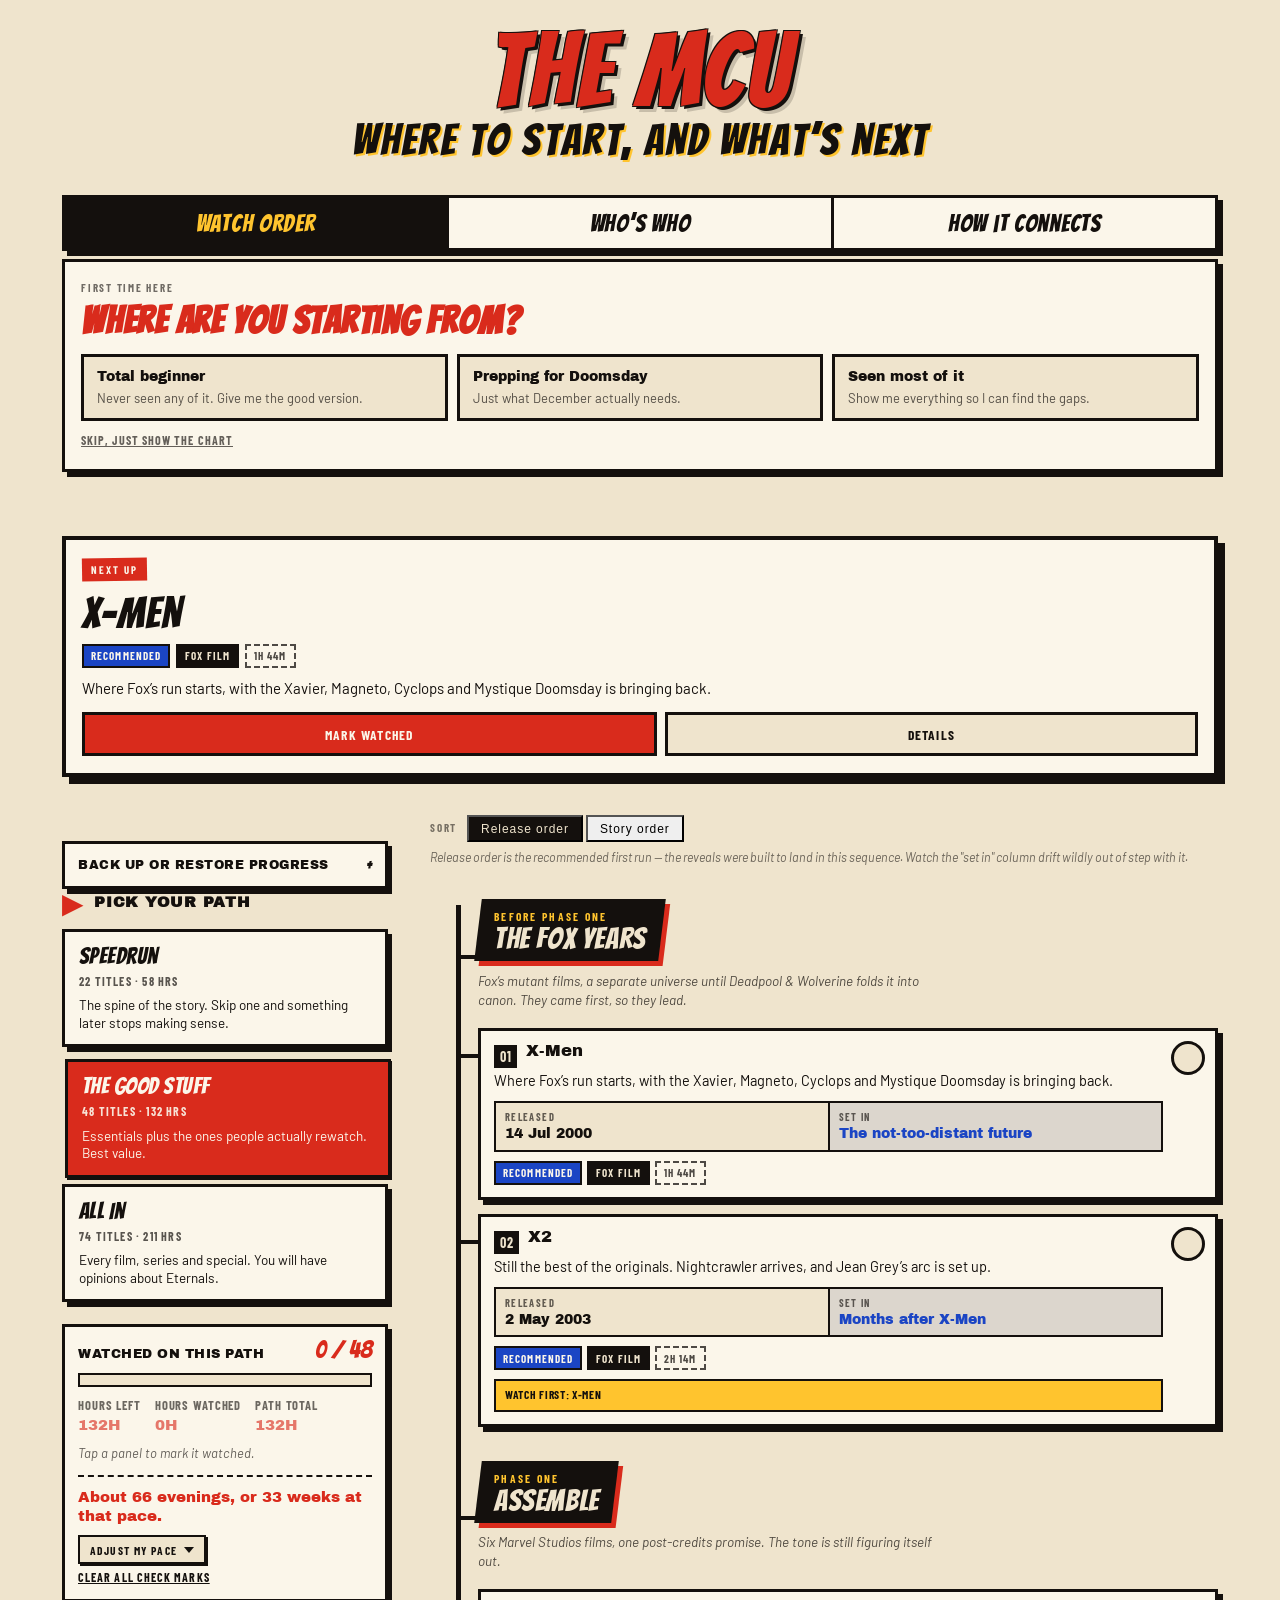
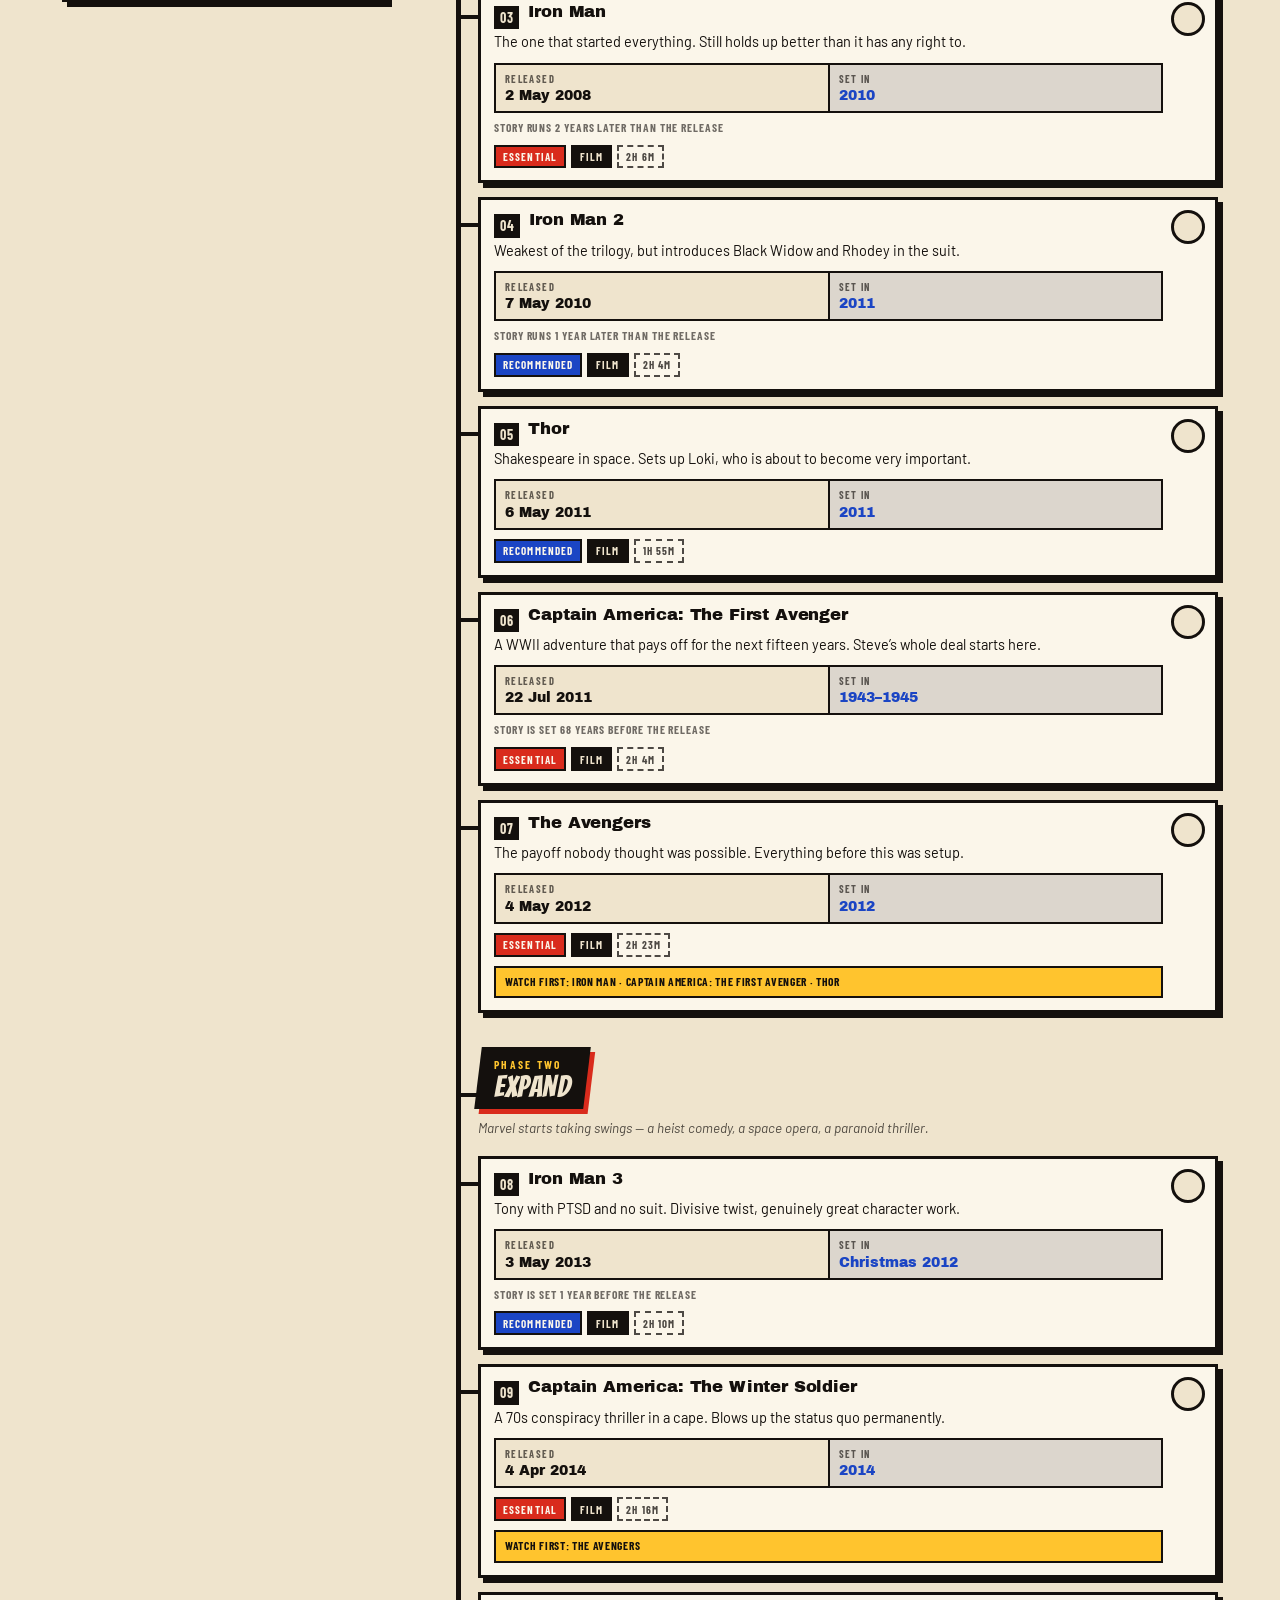
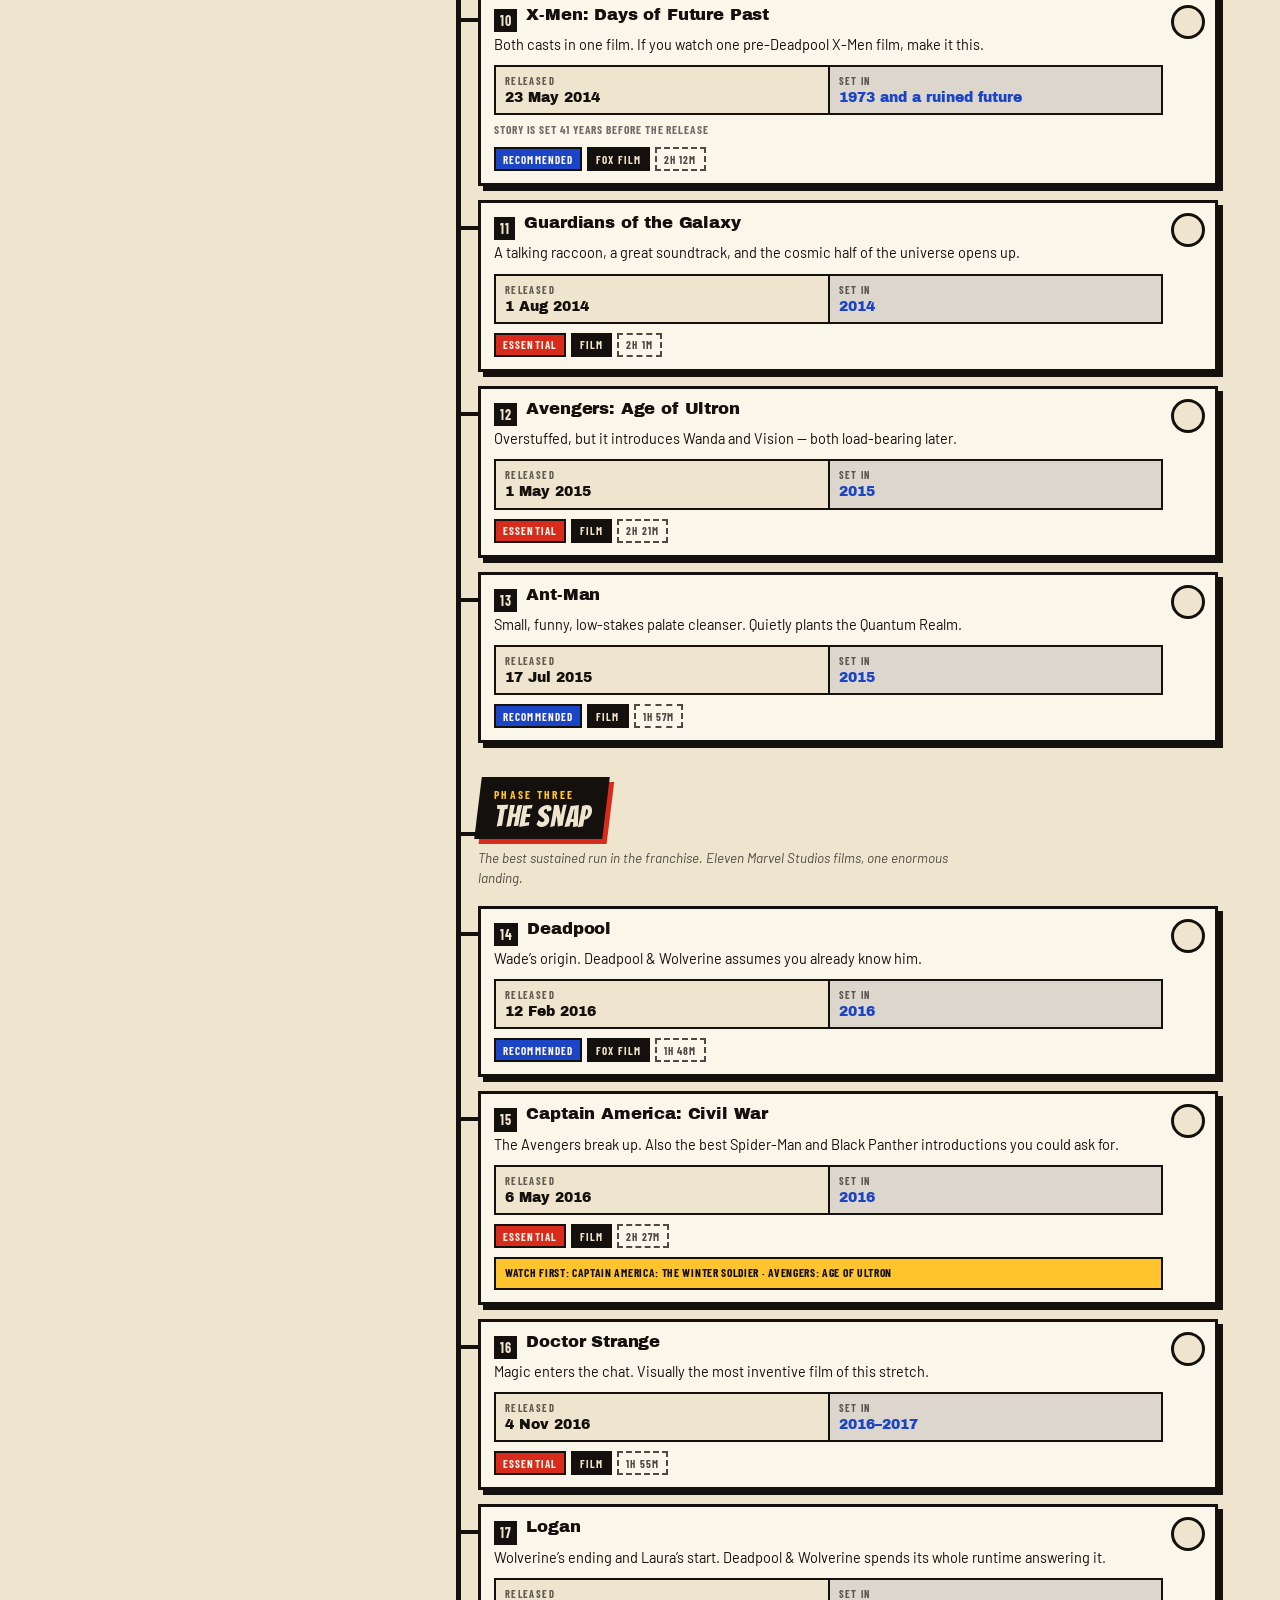
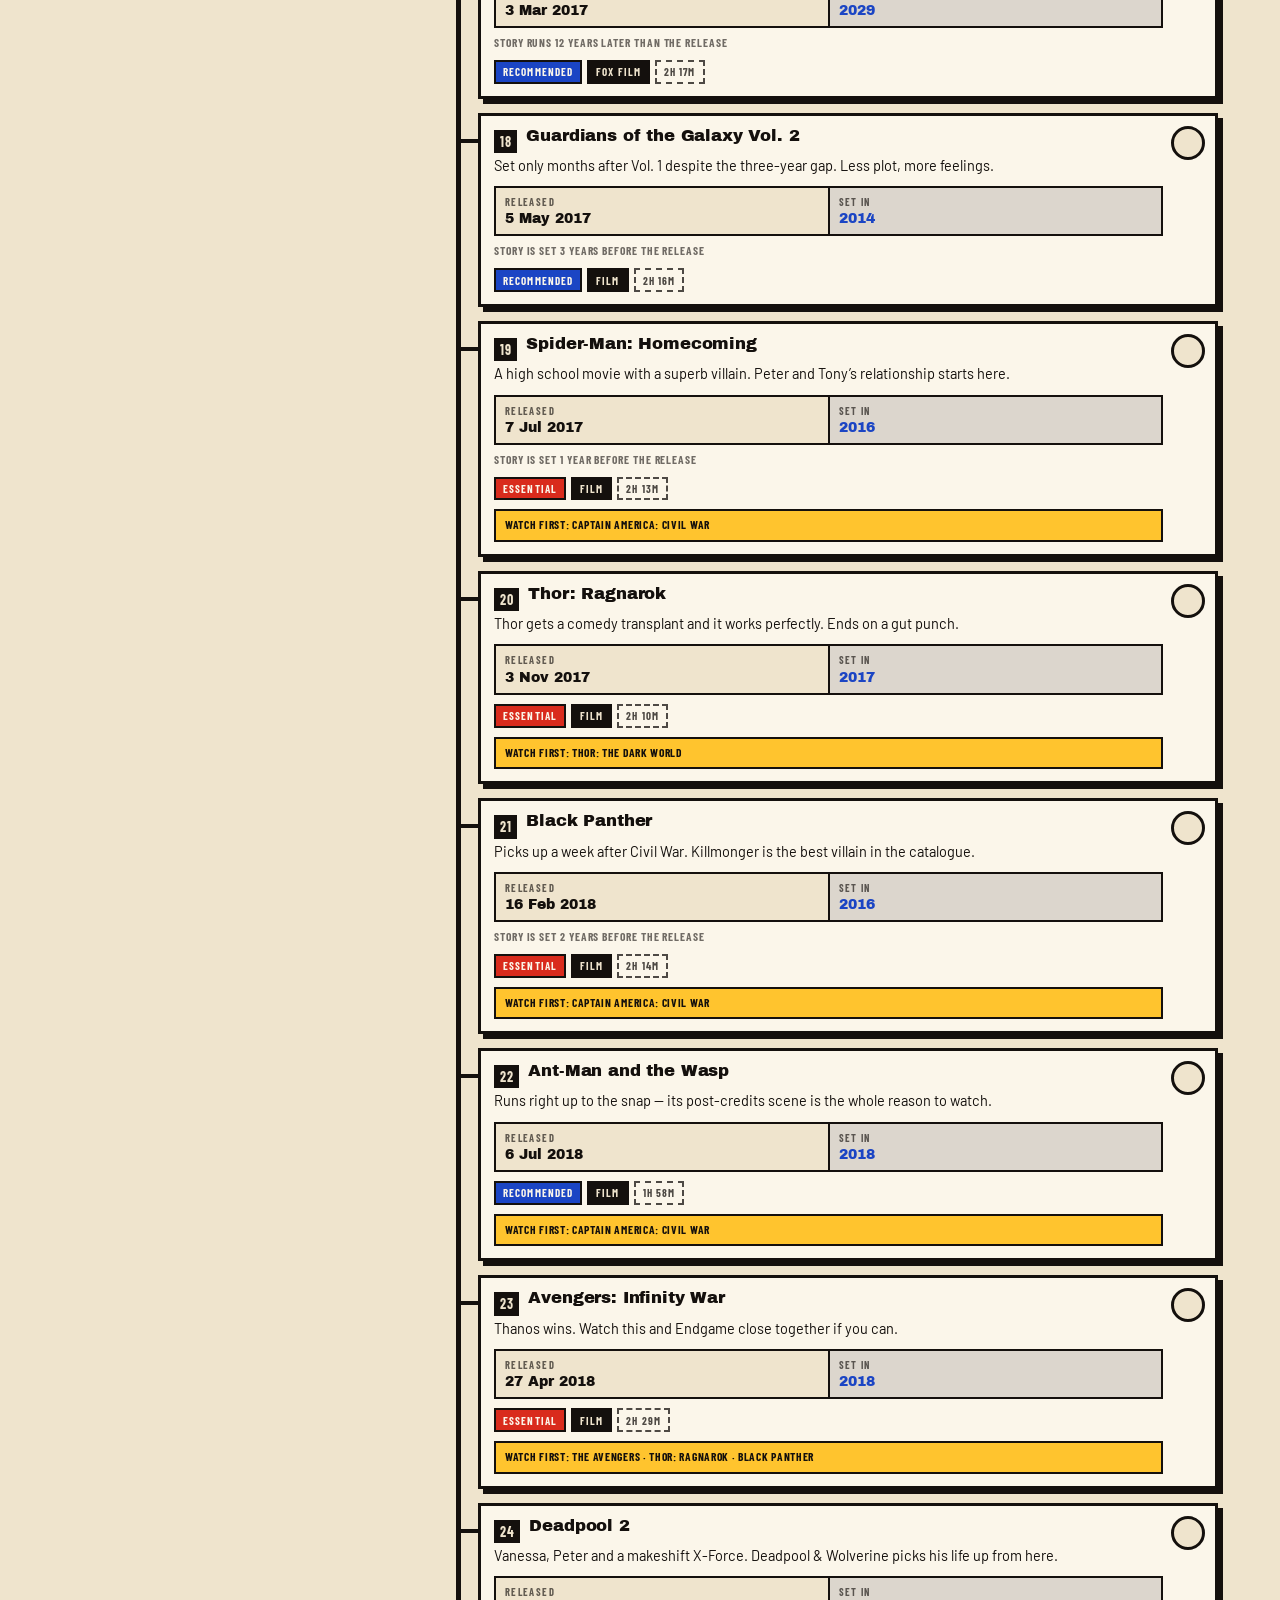
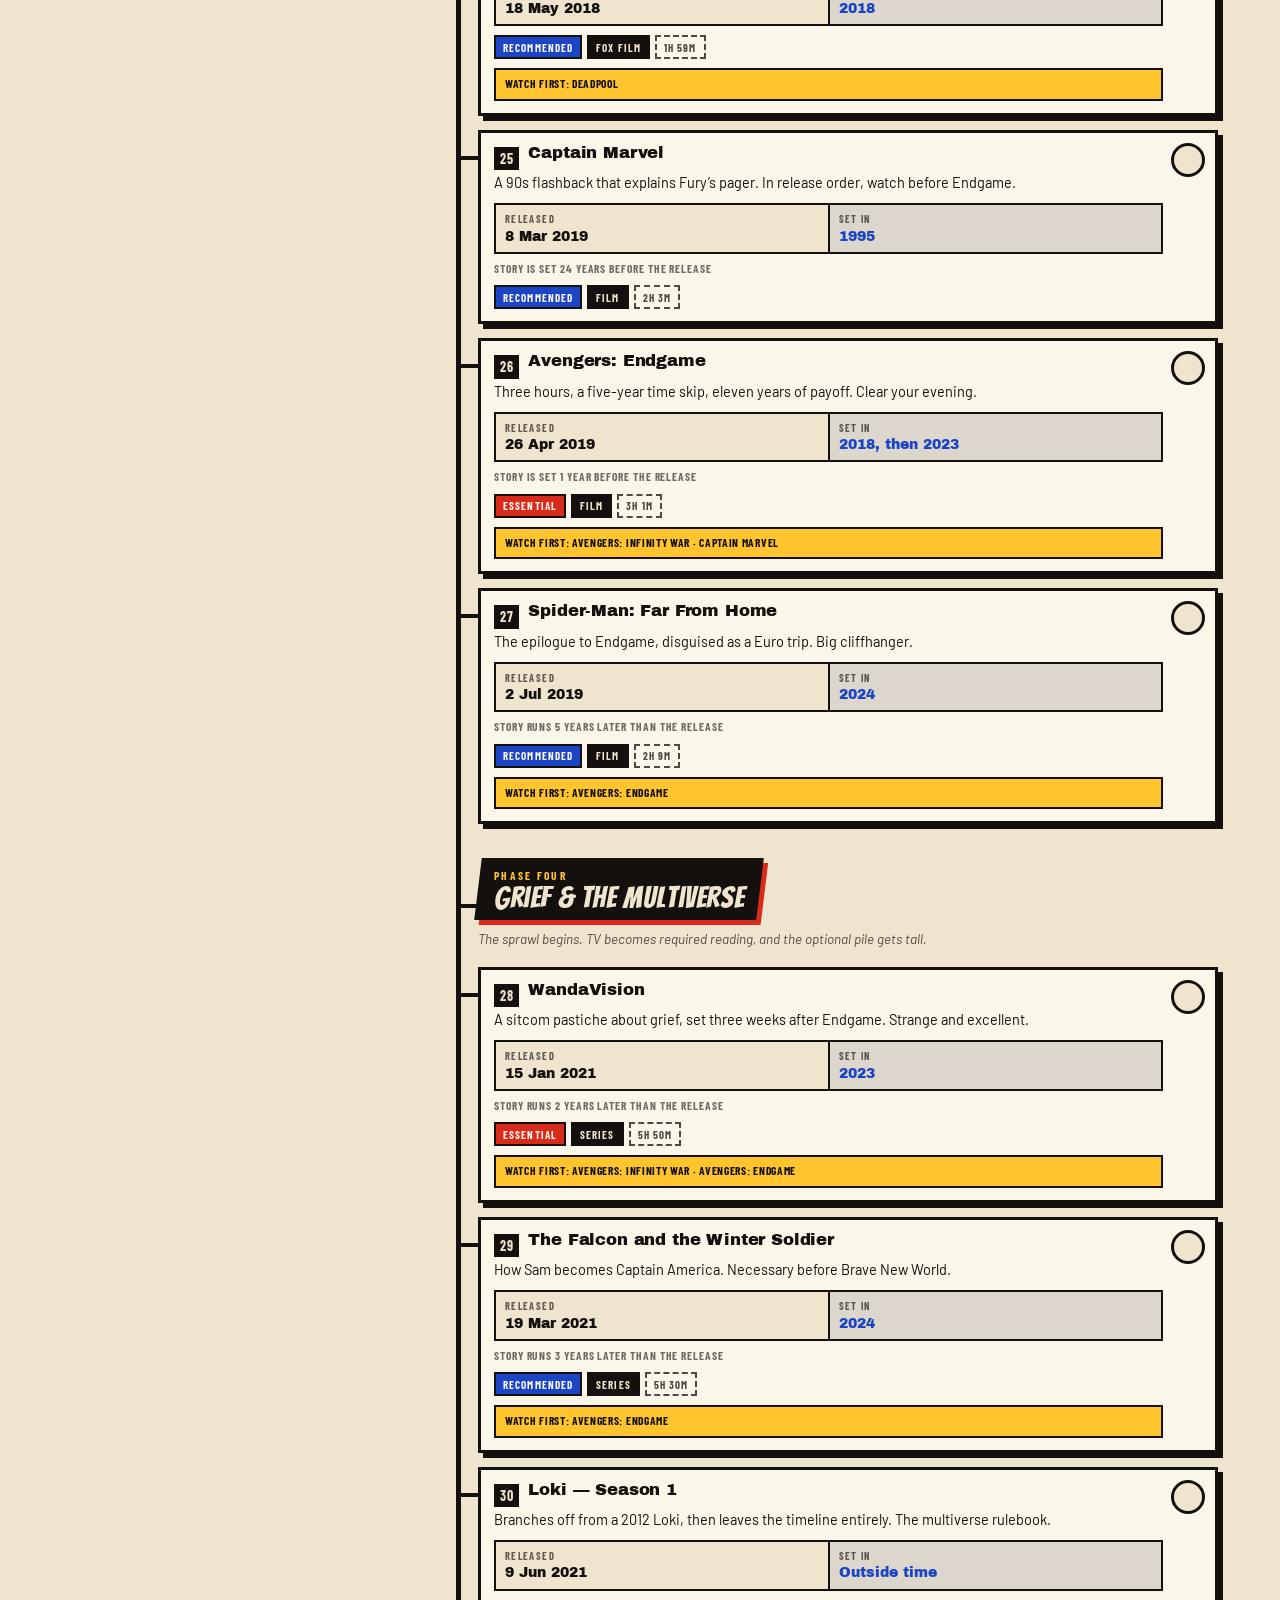
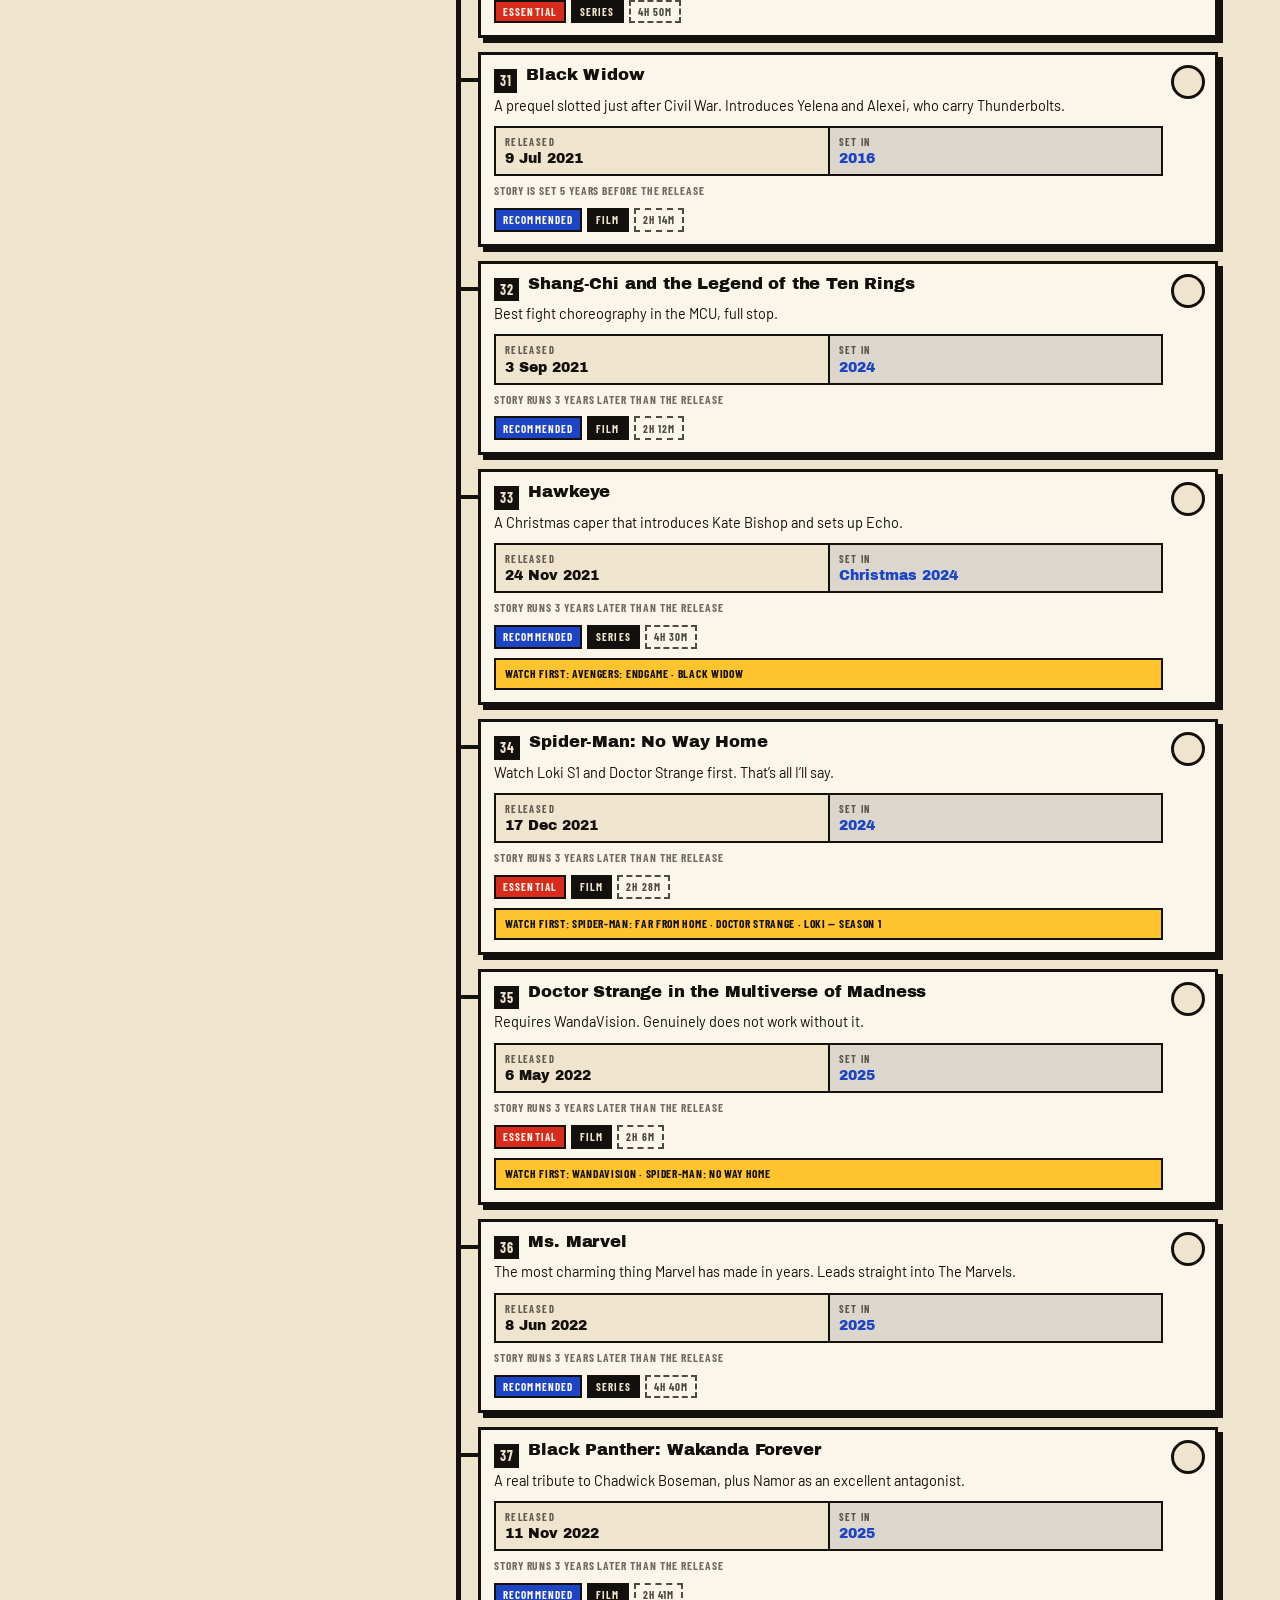
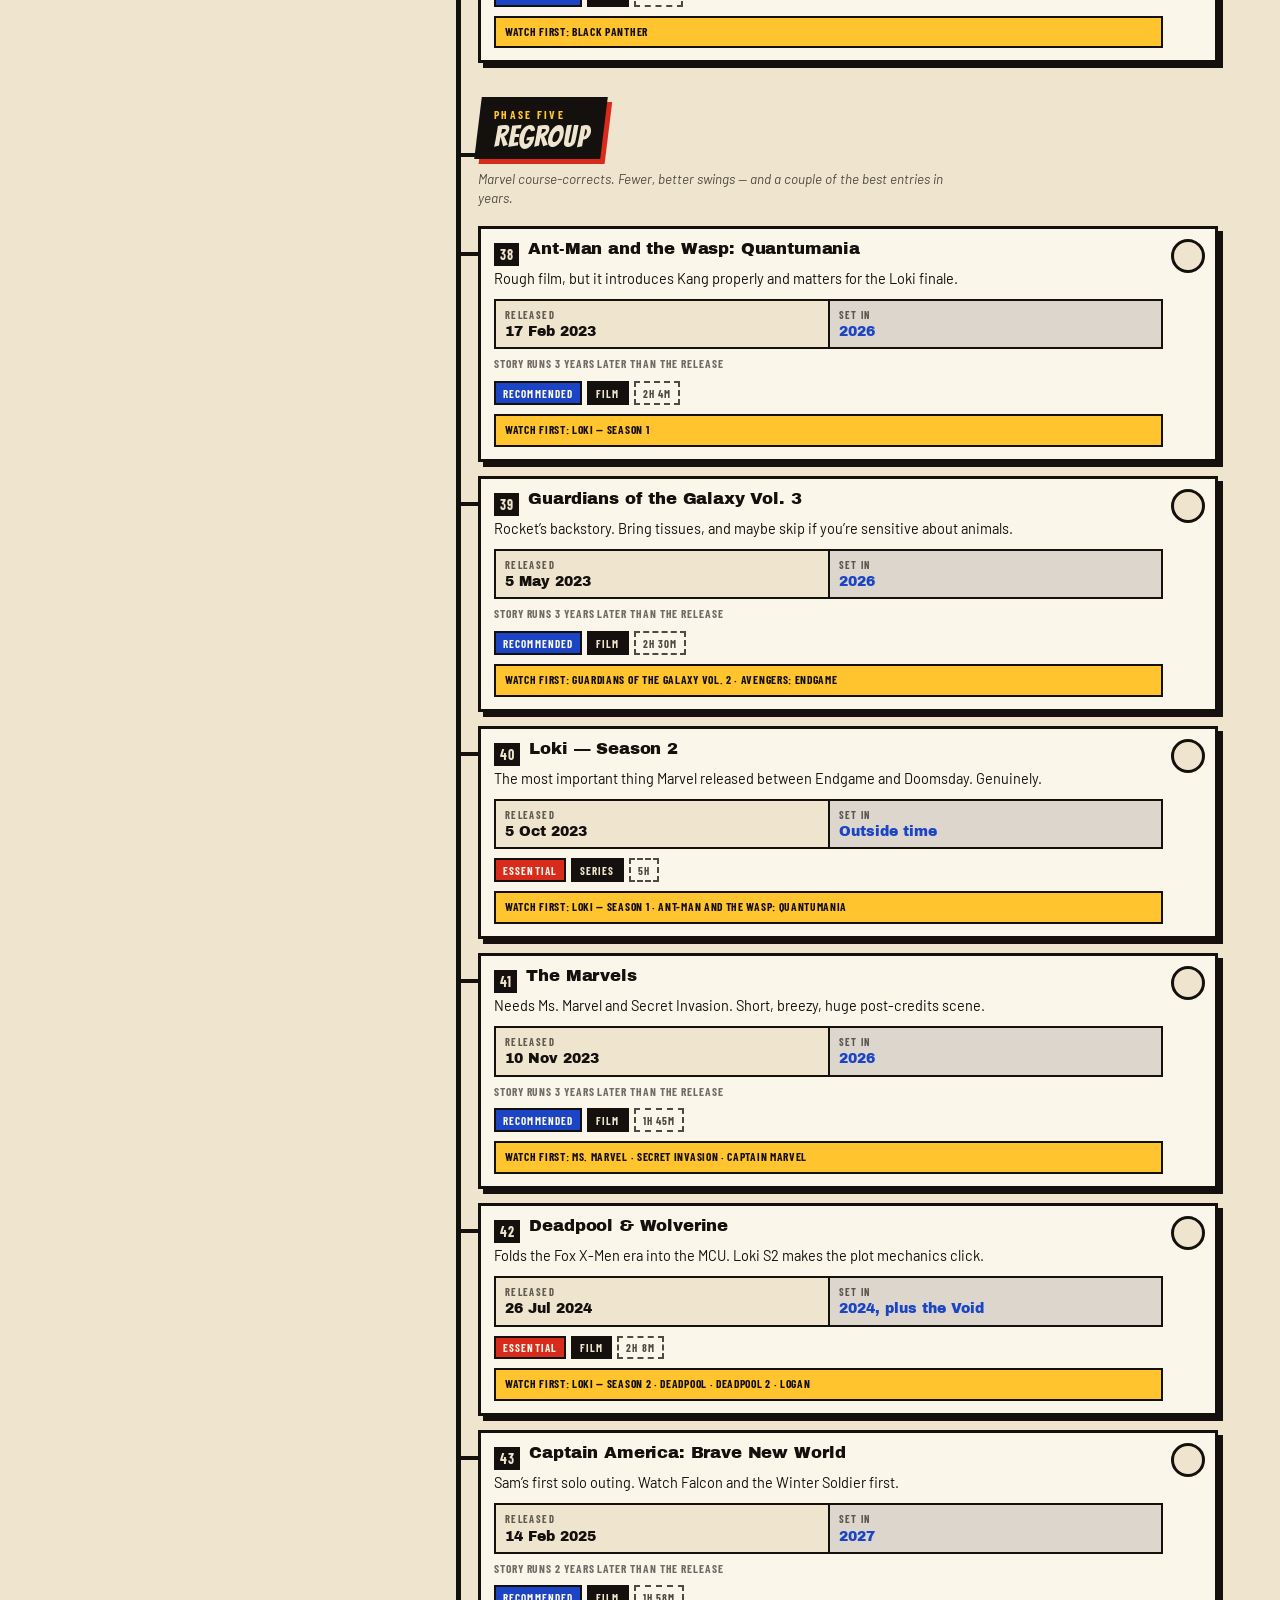
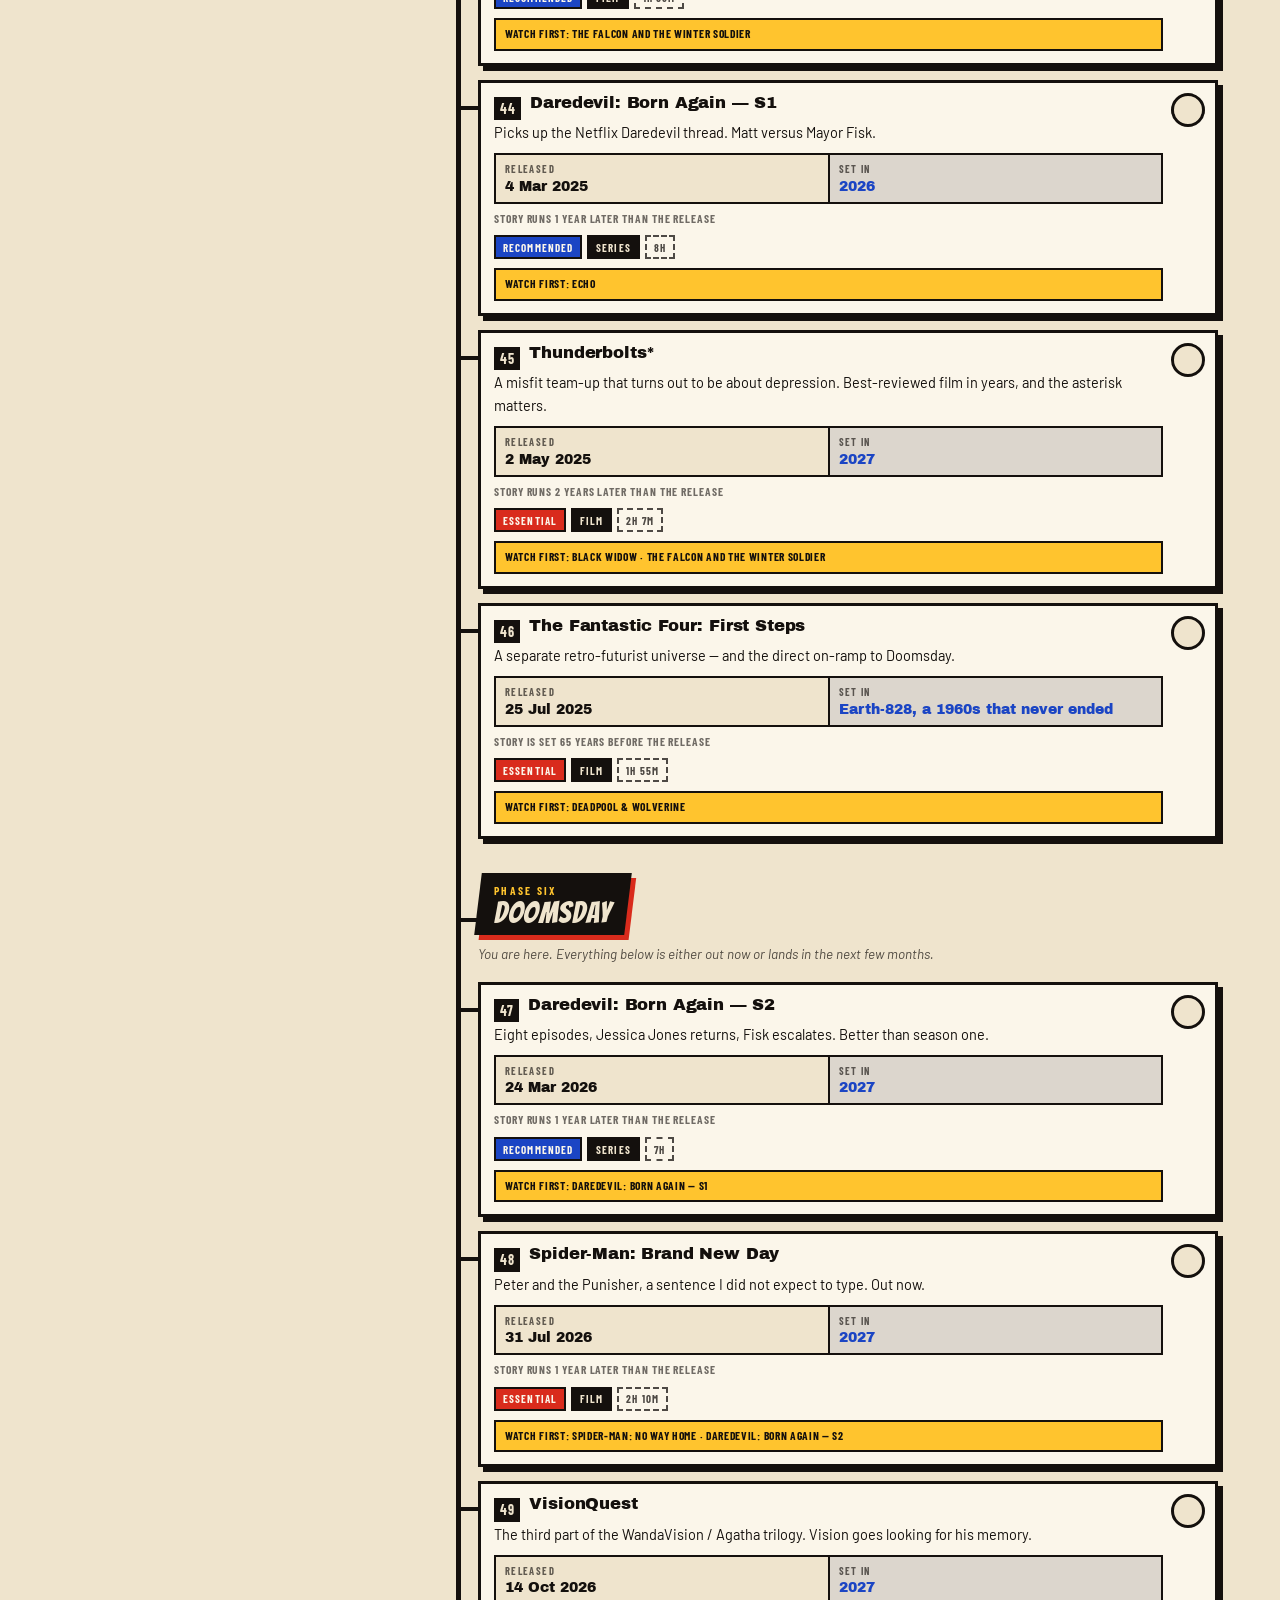
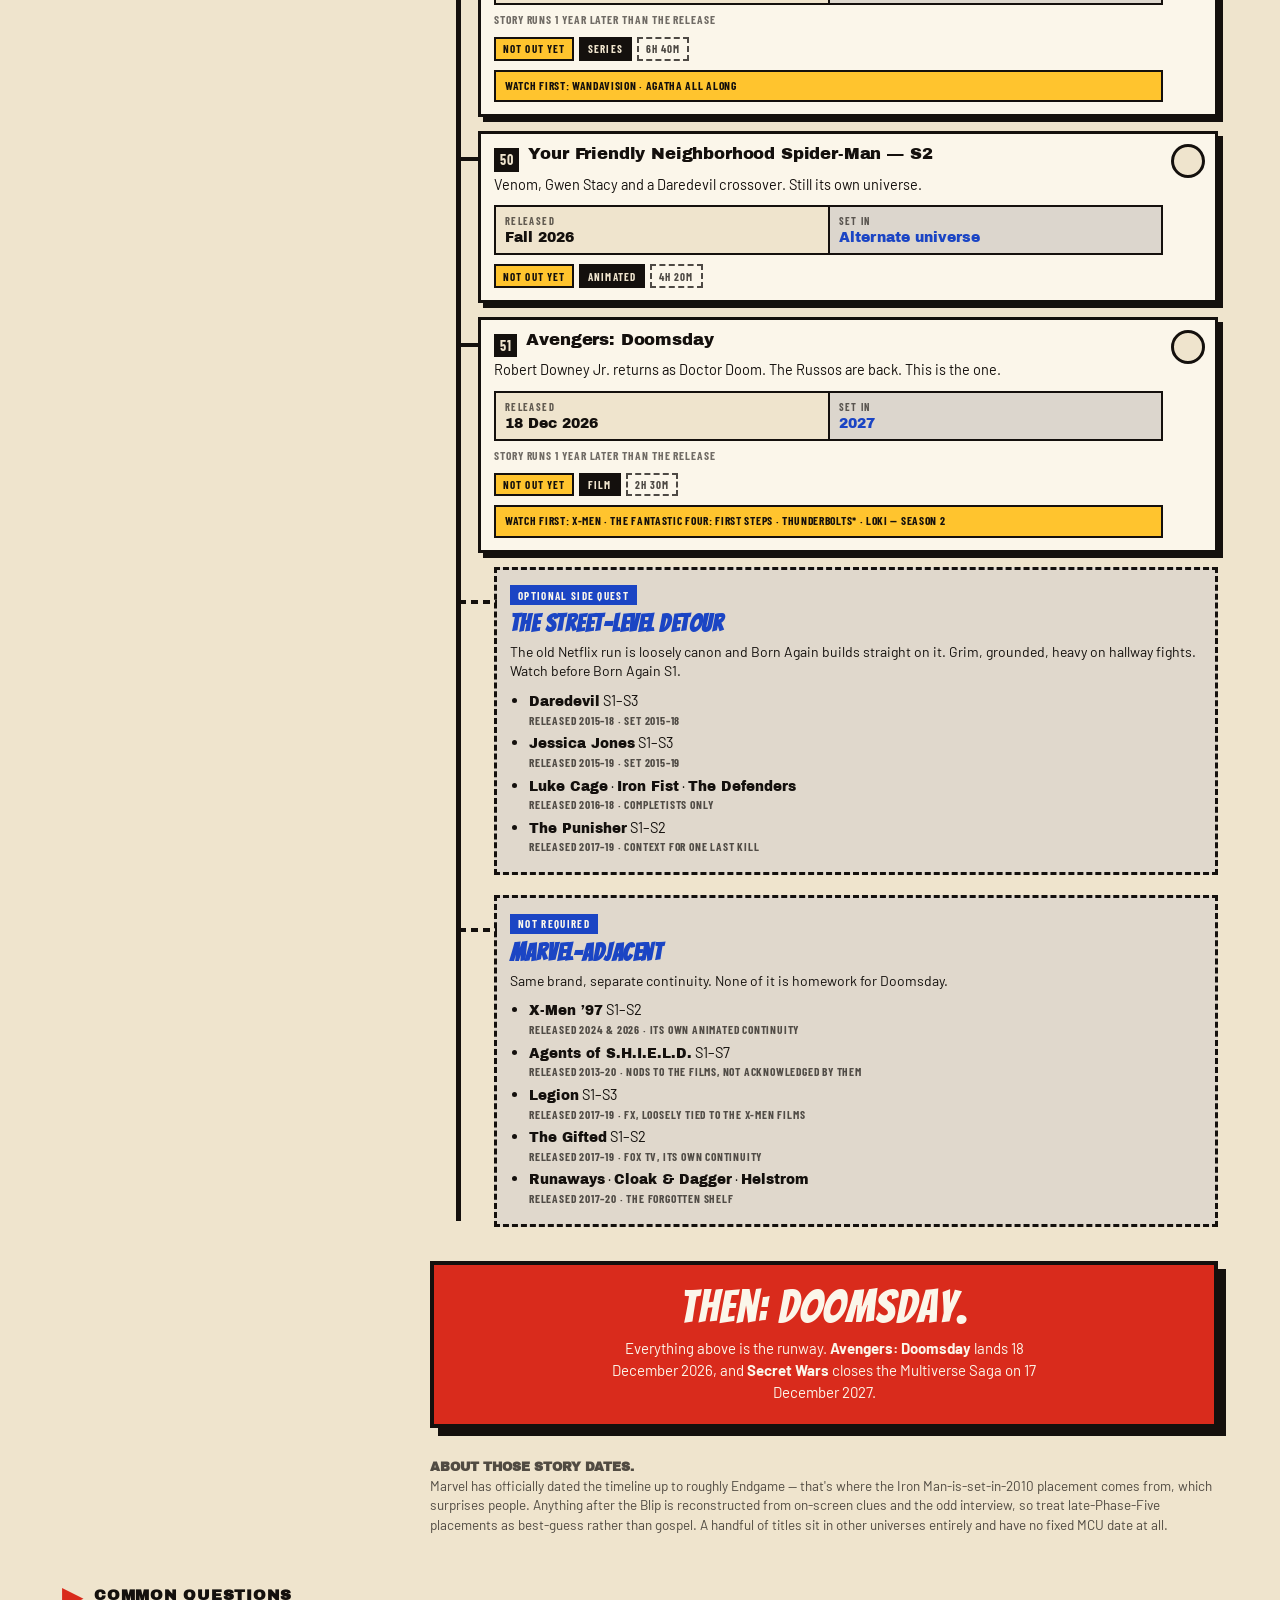
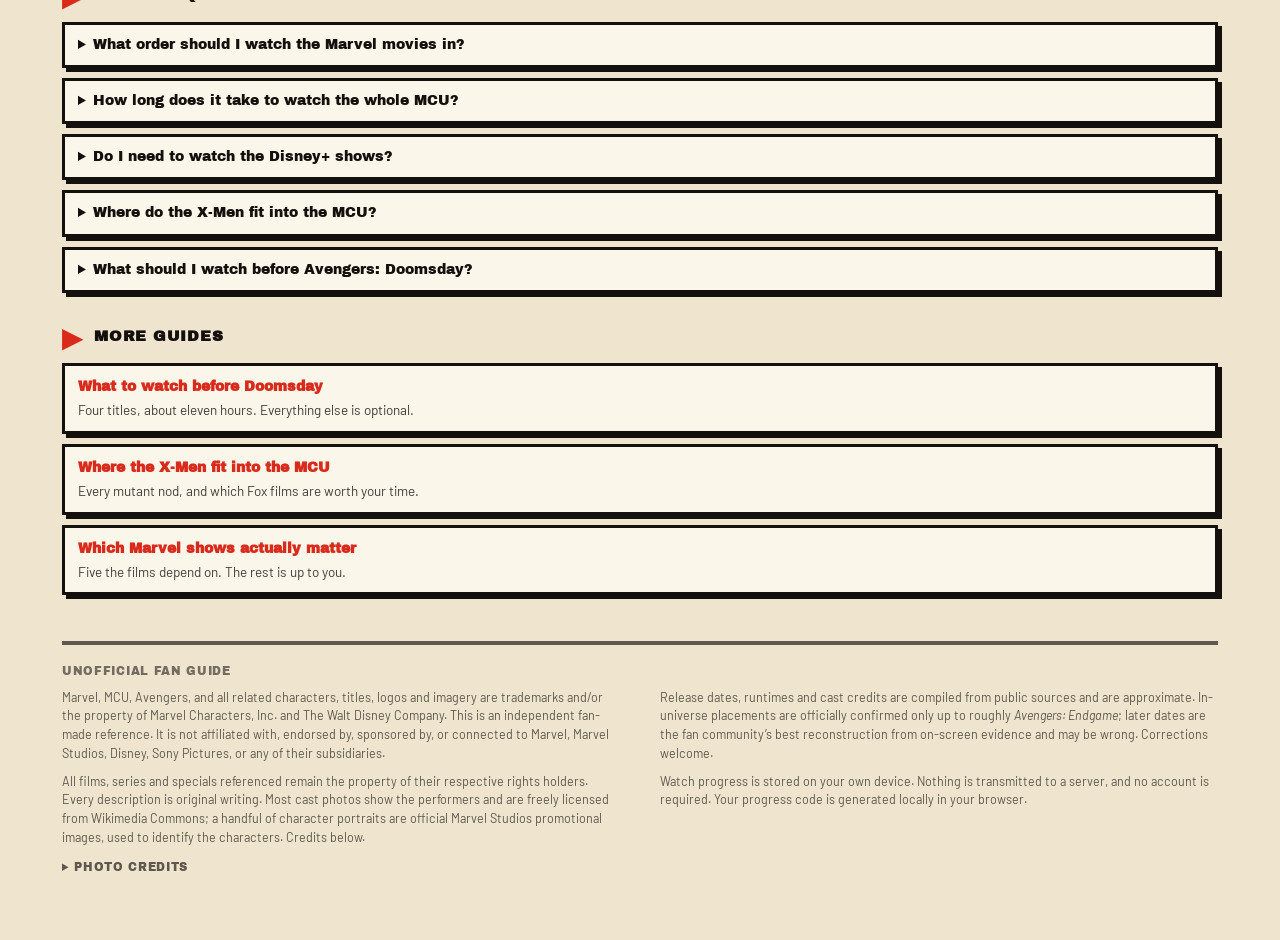
==== commit 8f2d4feb: "List every title's cast on its card The "Who to know here" list never used the appearance data: it s" ====
--- a/index.html
+++ b/index.html
@@ -1048,9 +1048,9 @@
 <div class="node"><div class="card" data-id="zombies"><span class="row1"><span class="num">70</span><span class="ttl">Marvel Zombies</span></span><span class="why">Adult-animated horror spin-off from What If…?. Its own thing entirely.</span><span class="dates"><span class="dcell"><span class="dk">Released</span><span class="dv">24 Sep 2025</span></span><span class="dcell"><span class="dk">Set in</span><span class="dv">Alternate universe</span></span></span><span class="tags"><span class="tag optional">optional</span><span class="tag kind">Animated</span><span class="tag time">1h 30m</span></span></div></div>
 <div class="node"><div class="card" data-id="wonderman"><span class="row1"><span class="num">71</span><span class="ttl">Wonder Man</span></span><span class="why">A Hollywood satire about superhero fatigue, which is a bold thing for Marvel to make.</span><span class="dates"><span class="dcell"><span class="dk">Released</span><span class="dv">27 Jan 2026</span></span><span class="dcell"><span class="dk">Set in</span><span class="dv">2027</span></span></span><span class="tags"><span class="tag optional">optional</span><span class="tag kind">Series</span><span class="tag time">4h 0m</span></span></div></div>
 <div class="node"><div class="card" data-id="dd2"><span class="row1"><span class="num">72</span><span class="ttl">Daredevil: Born Again — S2</span></span><span class="why">Eight episodes, Jessica Jones returns, Fisk escalates. Better than season one.</span><span class="dates"><span class="dcell"><span class="dk">Released</span><span class="dv">24 Mar 2026</span></span><span class="dcell"><span class="dk">Set in</span><span class="dv">2027</span></span></span><span class="tags"><span class="tag recommended">recommended</span><span class="tag kind">Series</span><span class="tag time">7h 0m</span></span></div></div>
-<div class="node"><div class="card" data-id="punisher"><span class="row1"><span class="num">73</span><span class="ttl">Punisher: One Last Kill</span></span><span class="why">A Frank Castle special running parallel to Born Again S2. Sets him up for Brand New Day.</span><span class="dates"><span class="dcell"><span class="dk">Released</span><span class="dv">12 May 2026</span></span><span class="dcell"><span class="dk">Set in</span><span class="dv">2027</span></span></span><span class="tags"><span class="tag optional">optional</span><span class="tag kind">Special</span><span class="tag time">1h 0m</span></span></div></div>
+<div class="node"><div class="card" data-id="punisher"><span class="row1"><span class="num">73</span><span class="ttl">The Punisher: One Last Kill</span></span><span class="why">A Frank Castle special running parallel to Born Again S2. Sets him up for Brand New Day.</span><span class="dates"><span class="dcell"><span class="dk">Released</span><span class="dv">12 May 2026</span></span><span class="dcell"><span class="dk">Set in</span><span class="dv">2027</span></span></span><span class="tags"><span class="tag optional">optional</span><span class="tag kind">Special</span><span class="tag time">1h 0m</span></span></div></div>
 <div class="node"><div class="card" data-id="bnd"><span class="row1"><span class="num">74</span><span class="ttl">Spider-Man: Brand New Day</span></span><span class="why">Peter and the Punisher, a sentence I did not expect to type. Out now.</span><span class="dates"><span class="dcell"><span class="dk">Released</span><span class="dv">31 Jul 2026</span></span><span class="dcell"><span class="dk">Set in</span><span class="dv">2027</span></span></span><span class="tags"><span class="tag essential">essential</span><span class="tag kind">Film</span><span class="tag time">2h 10m</span></span></div></div>
-<div class="node"><div class="card" data-id="visionquest"><span class="row1"><span class="num">75</span><span class="ttl">VisionQuest</span></span><span class="why">The third part of the WandaVision / Agatha trilogy. Vision goes looking for his memory.</span><span class="dates"><span class="dcell"><span class="dk">Released</span><span class="dv">Late 2026</span></span><span class="dcell"><span class="dk">Set in</span><span class="dv">2027</span></span></span><span class="tags"><span class="tag coming">coming</span><span class="tag kind">Series</span><span class="tag time">6h 40m</span></span></div></div>
+<div class="node"><div class="card" data-id="visionquest"><span class="row1"><span class="num">75</span><span class="ttl">VisionQuest</span></span><span class="why">The third part of the WandaVision / Agatha trilogy. Vision goes looking for his memory.</span><span class="dates"><span class="dcell"><span class="dk">Released</span><span class="dv">14 Oct 2026</span></span><span class="dcell"><span class="dk">Set in</span><span class="dv">2027</span></span></span><span class="tags"><span class="tag coming">coming</span><span class="tag kind">Series</span><span class="tag time">6h 40m</span></span></div></div>
 <div class="node"><div class="card" data-id="yfnsm2"><span class="row1"><span class="num">76</span><span class="ttl">Your Friendly Neighborhood Spider-Man — S2</span></span><span class="why">Venom, Gwen Stacy and a Daredevil crossover. Still its own universe.</span><span class="dates"><span class="dcell"><span class="dk">Released</span><span class="dv">Fall 2026</span></span><span class="dcell"><span class="dk">Set in</span><span class="dv">Alternate universe</span></span></span><span class="tags"><span class="tag coming">coming</span><span class="tag kind">Animated</span><span class="tag time">4h 20m</span></span></div></div>
 <div class="node"><div class="card" data-id="doomsday"><span class="row1"><span class="num">77</span><span class="ttl">Avengers: Doomsday</span></span><span class="why">Robert Downey Jr. returns as Doctor Doom. The Russos are back. This is the one.</span><span class="dates"><span class="dcell"><span class="dk">Released</span><span class="dv">18 Dec 2026</span></span><span class="dcell"><span class="dk">Set in</span><span class="dv">2027</span></span></span><span class="tags"><span class="tag coming">coming</span><span class="tag kind">Film</span><span class="tag time">2h 30m</span></span></div></div>
   </main>
@@ -1282,7 +1282,7 @@
 <article class="th"><div class="thhead"><span><span class="thname">Wakanda</span><span class="thsub">From background detail to centre stage</span></span></div><p class="thblurb">Seeded for eight years before the film. The earliest reference is a marker on a map.</p><ol class="chain"><li><span class="cht">Iron Man 2</span><span class="chn">A world map on Tony’s monitor has a flagged location exactly where Wakanda sits. Blink and it is gone.</span></li><li><span class="cht">Avengers: Age of Ultron</span><span class="chn">Klaue, the vibranium scar, and the first time the country is named out loud.</span></li><li><span class="cht">Captain America: Civil War</span><span class="chn">T’Challa arrives, his father dies, and Bucky ends up in Wakandan custody.</span></li><li><span class="cht">Black Panther</span><span class="chn">The country finally opens up on screen. Killmonger asks the question the franchise avoids.</span></li><li><span class="cht">Avengers: Infinity War</span><span class="chn">Wakanda becomes the battlefield, having spent centuries avoiding exactly that.</span></li><li><span class="cht">Black Panther: Wakanda Forever</span><span class="chn">Succession, Namor, and a nation grieving in public.</span></li><li><span class="cht">Ironheart</span><span class="chn">Wakandan tech leaves the country and lands in Chicago.</span></li><li><span class="cht">Eyes of Wakanda</span><span class="chn">Centuries of backstory, told after the fact.</span></li></ol></article>
 <article class="th"><div class="thhead"><span><span class="thname">Peter Parker</span><span class="thsub">Three films, one long punishment</span></span></div><p class="thblurb">Borrowed from Sony, folded into the Avengers, then stripped of everything.</p><ol class="chain"><li><span class="cht">Captain America: Civil War</span><span class="chn">Tony recruits a fifteen-year-old to a superhero fight. Nobody questions this.</span></li><li><span class="cht">Spider-Man: Homecoming</span><span class="chn">The mentor relationship, and a villain who is a working father.</span></li><li><span class="cht">Avengers: Infinity War</span><span class="chn">Peter dies on Titan in front of Tony. It is the reason Endgame happens the way it does.</span></li><li><span class="cht">Spider-Man: Far From Home</span><span class="chn">Grieving Tony in public, then outed to the world in the final seconds.</span></li><li><span class="cht">Spider-Man: No Way Home</span><span class="chn">The multiverse arrives, and he pays for it by erasing himself from everyone.</span></li><li><span class="cht">Spider-Man: Brand New Day</span><span class="chn">Starting over with nothing, which is the most comics-accurate Spider-Man has ever been.</span></li></ol></article>
 <article class="th"><div class="thhead"><span><span class="thname">The Guardians</span><span class="thsub">A found family, in order</span></span></div><p class="thblurb">The most self-contained thread. You can almost watch these six on their own.</p><ol class="chain"><li><span class="cht">Guardians of the Galaxy</span><span class="chn">Five criminals, one orb, one dance-off.</span></li><li><span class="cht">Guardians of the Galaxy Vol. 2</span><span class="chn">Quill’s father, Yondu’s funeral, and the point of the whole trilogy.</span></li><li><span class="cht">Avengers: Infinity War</span><span class="chn">They meet the Avengers, lose Gamora, and Quill costs everyone the fight.</span></li><li><span class="cht">Avengers: Endgame</span><span class="chn">A 2014 Gamora arrives with none of the memories.</span></li><li><span class="cht">The Guardians of the Galaxy Holiday Special</span><span class="chn">A short detour that pays off one gag in Vol. 3.</span></li><li><span class="cht">Guardians of the Galaxy Vol. 3</span><span class="chn">Rocket’s origin, and everyone goes their separate ways.</span></li></ol></article>
-<article class="th"><div class="thhead"><span><span class="thname">Street level New York</span><span class="thsub">The grounded corner</span></span></div><p class="thblurb">Started on Netflix, quietly absorbed, now one of the strongest threads running.</p><ol class="chain"><li><span class="cht">She-Hulk: Attorney at Law</span><span class="chn">Daredevil reappears in a comedy, of all places. The official handover.</span></li><li><span class="cht">Hawkeye</span><span class="chn">Kingpin returns, and Echo is introduced as his enforcer.</span></li><li><span class="cht">Echo</span><span class="chn">Maya breaks from Fisk. Sets the board for Born Again.</span></li><li><span class="cht">Daredevil: Born Again — S1</span><span class="chn">Matt versus Mayor Fisk, in court and out of it.</span></li><li><span class="cht">Daredevil: Born Again — S2</span><span class="chn">Martial law, Jessica Jones back after seven years, and Frank Castle circling.</span></li><li><span class="cht">Punisher: One Last Kill</span><span class="chn">Frank’s own special, running parallel.</span></li><li><span class="cht">Spider-Man: Brand New Day</span><span class="chn">Which is why the Punisher is standing next to Spider-Man in 2026.</span></li></ol></article>
+<article class="th"><div class="thhead"><span><span class="thname">Street level New York</span><span class="thsub">The grounded corner</span></span></div><p class="thblurb">Started on Netflix, quietly absorbed, now one of the strongest threads running.</p><ol class="chain"><li><span class="cht">She-Hulk: Attorney at Law</span><span class="chn">Daredevil reappears in a comedy, of all places. The official handover.</span></li><li><span class="cht">Hawkeye</span><span class="chn">Kingpin returns, and Echo is introduced as his enforcer.</span></li><li><span class="cht">Echo</span><span class="chn">Maya breaks from Fisk. Sets the board for Born Again.</span></li><li><span class="cht">Daredevil: Born Again — S1</span><span class="chn">Matt versus Mayor Fisk, in court and out of it.</span></li><li><span class="cht">Daredevil: Born Again — S2</span><span class="chn">Martial law, Jessica Jones back after seven years, and Frank Castle circling.</span></li><li><span class="cht">The Punisher: One Last Kill</span><span class="chn">Frank’s own special, running parallel.</span></li><li><span class="cht">Spider-Man: Brand New Day</span><span class="chn">Which is why the Punisher is standing next to Spider-Man in 2026.</span></li></ol></article>
 <article class="th"><div class="thhead"><span><span class="thname">Fury and S.H.I.E.L.D.</span><span class="thsub">The organisation that built the team</span></span></div><p class="thblurb">A slow-burn collapse across fifteen years, from post-credits tease to total irrelevance.</p><ol class="chain"><li><span class="cht">Iron Man</span><span class="chn">A man in a coat waits in Tony’s living room after the credits.</span></li><li><span class="cht">Iron Man 2</span><span class="chn">The Avengers Initiative gets a name and a file.</span></li><li><span class="cht">The Avengers</span><span class="chn">It works exactly once — and Coulson dying is what makes it work.</span></li><li><span class="cht">Captain America: The Winter Soldier</span><span class="chn">HYDRA was inside the whole time. S.H.I.E.L.D. is dissolved.</span></li><li><span class="cht">Captain Marvel</span><span class="chn">A 1995 flashback showing how Fury got the idea, and the eye.</span></li><li><span class="cht">Secret Invasion</span><span class="chn">Skrulls he promised to help, twenty years unhoused, coming to collect.</span></li><li><span class="cht">The Marvels</span><span class="chn">Fury back in orbit, running S.A.B.E.R., mostly alone.</span></li></ol></article>
   </div>
   </div>
@@ -1415,9 +1415,9 @@
 {t:'phase',n:'Phase Six',ttl:'Doomsday',note:'You are here. Everything below is either out now or lands in the next few months.'},
 {t:'i',id:'wonderman',m:240,title:'Wonder Man',rel:'27 Jan 2026',set:'2027',s:2027.05,kind:'Series',tier:'optional',why:'A Hollywood satire about superhero fatigue, which is a bold thing for Marvel to make.'},
 {t:'i',id:'dd2',m:420,title:'Daredevil: Born Again — S2',rel:'24 Mar 2026',set:'2027',s:2027.3,kind:'Series',tier:'recommended',why:'Eight episodes, Jessica Jones returns, Fisk escalates. Better than season one.'},
-{t:'i',id:'punisher',m:60,title:'Punisher: One Last Kill',rel:'12 May 2026',set:'2027',s:2027.35,kind:'Special',tier:'optional',why:'A Frank Castle special running parallel to Born Again S2. Sets him up for Brand New Day.'},
+{t:'i',id:'punisher',m:60,title:'The Punisher: One Last Kill',rel:'12 May 2026',set:'2027',s:2027.35,kind:'Special',tier:'optional',why:'A Frank Castle special running parallel to Born Again S2. Sets him up for Brand New Day.'},
 {t:'i',id:'bnd',m:130,title:'Spider-Man: Brand New Day',rel:'31 Jul 2026',set:'2027',s:2027.5,kind:'Film',tier:'essential',why:'Peter and the Punisher, a sentence I did not expect to type. Out now.'},
-{t:'i',id:'visionquest',m:400,title:'VisionQuest',rel:'Late 2026',set:'2027',s:2027.6,kind:'Series',tier:'coming',why:'The third part of the WandaVision / Agatha trilogy. Vision goes looking for his memory.'},
+{t:'i',id:'visionquest',m:400,title:'VisionQuest',rel:'14 Oct 2026',set:'2027',s:2027.6,kind:'Series',tier:'coming',why:'The third part of the WandaVision / Agatha trilogy. Vision goes looking for his memory.'},
 {t:'i',id:'yfnsm2',m:260,title:'Your Friendly Neighborhood Spider-Man — S2',rel:'Fall 2026',set:'Alternate universe',s:9004,kind:'Animated',tier:'coming',why:'Venom, Gwen Stacy and a Daredevil crossover. Still its own universe.'},
 {t:'i',id:'doomsday',m:150,title:'Avengers: Doomsday',rel:'18 Dec 2026',set:'2027',s:2027.9,kind:'Film',tier:'coming',why:'Robert Downey Jr. returns as Doctor Doom. The Russos are back. This is the one.'},
 
@@ -1740,7 +1740,87 @@
   render();
   if(cameFromLink) toast('Loaded the progress in this link', cameFromLink, true);
 }
-const CAST = {};
+/* Principal cast of each title, leads first, with the actor who played the part
+   in that title. Names matching a Who’s who profile become links. */
+const CAST = {
+ "xmen":[["Wolverine", "Hugh Jackman"], ["Professor X", "Patrick Stewart"], ["Magneto", "Ian McKellen"], ["Jean Grey", "Famke Janssen"], ["Cyclops", "James Marsden"], ["Storm", "Halle Berry"], ["Rogue", "Anna Paquin"], ["Mystique", "Rebecca Romijn"], ["Sabretooth", "Tyler Mane"], ["Toad", "Ray Park"], ["Senator Robert Kelly", "Bruce Davison"], ["Iceman", "Shawn Ashmore"]],
+ "x2":[["Wolverine", "Hugh Jackman"], ["Professor X", "Patrick Stewart"], ["Magneto", "Ian McKellen"], ["Jean Grey", "Famke Janssen"], ["Cyclops", "James Marsden"], ["Storm", "Halle Berry"], ["Rogue", "Anna Paquin"], ["Mystique", "Rebecca Romijn"], ["Nightcrawler", "Alan Cumming"], ["William Stryker", "Brian Cox"], ["Iceman", "Shawn Ashmore"], ["Pyro", "Aaron Stanford"], ["Lady Deathstrike", "Kelly Hu"]],
+ "xmen3":[["Wolverine", "Hugh Jackman"], ["Storm", "Halle Berry"], ["Professor X", "Patrick Stewart"], ["Magneto", "Ian McKellen"], ["Jean Grey", "Famke Janssen"], ["Rogue", "Anna Paquin"], ["Iceman", "Shawn Ashmore"], ["Beast", "Kelsey Grammer"], ["Mystique", "Rebecca Romijn"], ["Cyclops", "James Marsden"], ["Kitty Pryde", "Elliot Page"], ["Juggernaut", "Vinnie Jones"], ["Angel", "Ben Foster"], ["Pyro", "Aaron Stanford"], ["Colossus", "Daniel Cudmore"]],
+ "ironman":[["Iron Man", "Robert Downey Jr."], ["War Machine", "Terrence Howard"], ["Obadiah Stane", "Jeff Bridges"], ["Pepper Potts", "Gwyneth Paltrow"], ["Happy Hogan", "Jon Favreau"], ["Phil Coulson", "Clark Gregg"], ["Yinsen", "Shaun Toub"], ["Raza", "Faran Tahir"], ["Christine Everhart", "Leslie Bibb"], ["J.A.R.V.I.S.", "Paul Bettany"], ["Nick Fury", "Samuel L. Jackson"]],
+ "hulk":[["Hulk", "Edward Norton"], ["Betty Ross", "Liv Tyler"], ["Abomination", "Tim Roth"], ["Red Hulk", "William Hurt"], ["Samuel Sterns", "Tim Blake Nelson"], ["Leonard Samson", "Ty Burrell"], ["Iron Man", "Robert Downey Jr."]],
+ "origins":[["Wolverine", "Hugh Jackman"], ["Sabretooth", "Liev Schreiber"], ["William Stryker", "Danny Huston"], ["Kayla Silverfox", "Lynn Collins"], ["Gambit", "Taylor Kitsch"], ["Deadpool", "Ryan Reynolds"], ["John Wraith", "will.i.am"], ["The Blob", "Kevin Durand"], ["Agent Zero", "Daniel Henney"], ["Cyclops", "Tim Pocock"]],
+ "im2":[["Iron Man", "Robert Downey Jr."], ["Pepper Potts", "Gwyneth Paltrow"], ["War Machine", "Don Cheadle"], ["Black Widow", "Scarlett Johansson"], ["Justin Hammer", "Sam Rockwell"], ["Whiplash", "Mickey Rourke"], ["Nick Fury", "Samuel L. Jackson"], ["Happy Hogan", "Jon Favreau"], ["Phil Coulson", "Clark Gregg"], ["Howard Stark", "John Slattery"], ["J.A.R.V.I.S.", "Paul Bettany"]],
+ "thor":[["Thor", "Chris Hemsworth"], ["Jane Foster", "Natalie Portman"], ["Loki", "Tom Hiddleston"], ["Odin", "Anthony Hopkins"], ["Erik Selvig", "Stellan Skarsgård"], ["Darcy Lewis", "Kat Dennings"], ["Frigga", "Rene Russo"], ["Heimdall", "Idris Elba"], ["Sif", "Jaimie Alexander"], ["Phil Coulson", "Clark Gregg"], ["Volstagg", "Ray Stevenson"], ["Fandral", "Josh Dallas"], ["Hogun", "Tadanobu Asano"], ["Laufey", "Colm Feore"], ["Hawkeye", "Jeremy Renner"]],
+ "firstclass":[["Professor X", "James McAvoy"], ["Magneto", "Michael Fassbender"], ["Mystique", "Jennifer Lawrence"], ["Sebastian Shaw", "Kevin Bacon"], ["Moira MacTaggert", "Rose Byrne"], ["Emma Frost", "January Jones"], ["Beast", "Nicholas Hoult"], ["Havok", "Lucas Till"], ["Banshee", "Caleb Landry Jones"], ["Azazel", "Jason Flemyng"], ["Angel Salvadore", "Zoë Kravitz"], ["Darwin", "Edi Gathegi"]],
+ "cap1":[["Captain America", "Chris Evans"], ["Peggy Carter", "Hayley Atwell"], ["Winter Soldier", "Sebastian Stan"], ["Red Skull", "Hugo Weaving"], ["Howard Stark", "Dominic Cooper"], ["Colonel Chester Phillips", "Tommy Lee Jones"], ["Abraham Erskine", "Stanley Tucci"], ["Arnim Zola", "Toby Jones"], ["Dum Dum Dugan", "Neal McDonough"], ["Nick Fury", "Samuel L. Jackson"]],
+ "avengers":[["Iron Man", "Robert Downey Jr."], ["Captain America", "Chris Evans"], ["Thor", "Chris Hemsworth"], ["Hulk", "Mark Ruffalo"], ["Black Widow", "Scarlett Johansson"], ["Hawkeye", "Jeremy Renner"], ["Loki", "Tom Hiddleston"], ["Nick Fury", "Samuel L. Jackson"], ["Maria Hill", "Cobie Smulders"], ["Phil Coulson", "Clark Gregg"], ["Erik Selvig", "Stellan Skarsgård"], ["Pepper Potts", "Gwyneth Paltrow"], ["Thanos", "Damion Poitier"]],
+ "im3":[["Iron Man", "Robert Downey Jr."], ["Pepper Potts", "Gwyneth Paltrow"], ["War Machine", "Don Cheadle"], ["Aldrich Killian", "Guy Pearce"], ["Trevor Slattery", "Ben Kingsley"], ["Maya Hansen", "Rebecca Hall"], ["Happy Hogan", "Jon Favreau"], ["Harley Keener", "Ty Simpkins"], ["Eric Savin", "James Badge Dale"], ["President Ellis", "William Sadler"], ["Hulk", "Mark Ruffalo"]],
+ "thewolverine":[["Wolverine", "Hugh Jackman"], ["Mariko Yashida", "Tao Okamoto"], ["Yukio", "Rila Fukushima"], ["Viper", "Svetlana Khodchenkova"], ["Shingen Yashida", "Hiroyuki Sanada"], ["Harada", "Will Yun Lee"], ["Ichirō Yashida", "Haruhiko Yamanouchi"], ["Jean Grey", "Famke Janssen"], ["Professor X", "Patrick Stewart"], ["Magneto", "Ian McKellen"]],
+ "tdw":[["Thor", "Chris Hemsworth"], ["Jane Foster", "Natalie Portman"], ["Loki", "Tom Hiddleston"], ["Odin", "Anthony Hopkins"], ["Frigga", "Rene Russo"], ["Malekith", "Christopher Eccleston"], ["Kurse", "Adewale Akinnuoye-Agbaje"], ["Heimdall", "Idris Elba"], ["Sif", "Jaimie Alexander"], ["Erik Selvig", "Stellan Skarsgård"], ["Darcy Lewis", "Kat Dennings"], ["Volstagg", "Ray Stevenson"], ["Fandral", "Zachary Levi"], ["Hogun", "Tadanobu Asano"], ["The Collector", "Benicio del Toro"]],
+ "winter":[["Captain America", "Chris Evans"], ["Black Widow", "Scarlett Johansson"], ["Falcon / Captain America", "Anthony Mackie"], ["Winter Soldier", "Sebastian Stan"], ["Nick Fury", "Samuel L. Jackson"], ["Alexander Pierce", "Robert Redford"], ["Maria Hill", "Cobie Smulders"], ["Sharon Carter", "Emily VanCamp"], ["Crossbones", "Frank Grillo"], ["Peggy Carter", "Hayley Atwell"], ["Jasper Sitwell", "Maximiliano Hernández"], ["Arnim Zola", "Toby Jones"], ["Batroc", "Georges St-Pierre"]],
+ "dofp":[["Wolverine", "Hugh Jackman"], ["Professor X", "James McAvoy / Patrick Stewart"], ["Magneto", "Michael Fassbender / Ian McKellen"], ["Mystique", "Jennifer Lawrence"], ["Beast", "Nicholas Hoult"], ["Bolivar Trask", "Peter Dinklage"], ["Storm", "Halle Berry"], ["Quicksilver", "Evan Peters"], ["Kitty Pryde", "Elliot Page"], ["Iceman", "Shawn Ashmore"], ["William Stryker", "Josh Helman"], ["Bishop", "Omar Sy"], ["Blink", "Fan Bingbing"], ["Colossus", "Daniel Cudmore"]],
+ "gotg":[["Star-Lord", "Chris Pratt"], ["Gamora", "Zoe Saldaña"], ["Drax", "Dave Bautista"], ["Rocket", "Bradley Cooper"], ["Groot", "Vin Diesel"], ["Yondu", "Michael Rooker"], ["Ronan the Accuser", "Lee Pace"], ["Nebula", "Karen Gillan"], ["Korath", "Djimon Hounsou"], ["Rhomann Dey", "John C. Reilly"], ["Nova Prime", "Glenn Close"], ["The Collector", "Benicio del Toro"], ["Thanos", "Josh Brolin"], ["Kraglin", "Sean Gunn"]],
+ "aou":[["Iron Man", "Robert Downey Jr."], ["Captain America", "Chris Evans"], ["Thor", "Chris Hemsworth"], ["Hulk", "Mark Ruffalo"], ["Black Widow", "Scarlett Johansson"], ["Hawkeye", "Jeremy Renner"], ["Ultron", "James Spader"], ["Scarlet Witch", "Elizabeth Olsen"], ["Pietro Maximoff", "Aaron Taylor-Johnson"], ["Vision", "Paul Bettany"], ["Nick Fury", "Samuel L. Jackson"], ["War Machine", "Don Cheadle"], ["Falcon / Captain America", "Anthony Mackie"], ["Maria Hill", "Cobie Smulders"], ["Ulysses Klaue", "Andy Serkis"], ["Laura Barton", "Linda Cardellini"]],
+ "antman":[["Ant-Man", "Paul Rudd"], ["Hank Pym", "Michael Douglas"], ["Wasp", "Evangeline Lilly"], ["Yellowjacket", "Corey Stoll"], ["Luis", "Michael Peña"], ["Jim Paxton", "Bobby Cannavale"], ["Maggie Lang", "Judy Greer"], ["Cassie Lang", "Abby Ryder Fortson"], ["Dave", "T.I."], ["Kurt", "David Dastmalchian"], ["Falcon / Captain America", "Anthony Mackie"], ["Peggy Carter", "Hayley Atwell"], ["Howard Stark", "John Slattery"]],
+ "deadpool":[["Deadpool", "Ryan Reynolds"], ["Vanessa", "Morena Baccarin"], ["Ajax", "Ed Skrein"], ["Weasel", "T.J. Miller"], ["Angel Dust", "Gina Carano"], ["Colossus", "Stefan Kapičić"], ["Negasonic Teenage Warhead", "Brianna Hildebrand"], ["Blind Al", "Leslie Uggams"], ["Dopinder", "Karan Soni"]],
+ "civil":[["Captain America", "Chris Evans"], ["Iron Man", "Robert Downey Jr."], ["Black Widow", "Scarlett Johansson"], ["Winter Soldier", "Sebastian Stan"], ["Falcon / Captain America", "Anthony Mackie"], ["War Machine", "Don Cheadle"], ["Black Panther", "Chadwick Boseman"], ["Vision", "Paul Bettany"], ["Scarlet Witch", "Elizabeth Olsen"], ["Hawkeye", "Jeremy Renner"], ["Ant-Man", "Paul Rudd"], ["Spider-Man", "Tom Holland"], ["Helmut Zemo", "Daniel Brühl"], ["Sharon Carter", "Emily VanCamp"], ["Red Hulk", "William Hurt"], ["Everett Ross", "Martin Freeman"], ["Aunt May", "Marisa Tomei"], ["Crossbones", "Frank Grillo"]],
+ "apocalypse":[["Professor X", "James McAvoy"], ["Magneto", "Michael Fassbender"], ["Mystique", "Jennifer Lawrence"], ["Apocalypse", "Oscar Isaac"], ["Beast", "Nicholas Hoult"], ["Moira MacTaggert", "Rose Byrne"], ["Cyclops", "Tye Sheridan"], ["Jean Grey", "Sophie Turner"], ["Quicksilver", "Evan Peters"], ["Storm", "Alexandra Shipp"], ["Nightcrawler", "Kodi Smit-McPhee"], ["Psylocke", "Olivia Munn"], ["Angel", "Ben Hardy"], ["Havok", "Lucas Till"], ["William Stryker", "Josh Helman"], ["Wolverine", "Hugh Jackman"]],
+ "strange":[["Doctor Strange", "Benedict Cumberbatch"], ["Mordo", "Chiwetel Ejiofor"], ["Christine Palmer", "Rachel McAdams"], ["Kaecilius", "Mads Mikkelsen"], ["The Ancient One", "Tilda Swinton"], ["Wong", "Benedict Wong"], ["Nicodemus West", "Michael Stuhlbarg"], ["Jonathan Pangborn", "Benjamin Bratt"], ["Dormammu", "Benedict Cumberbatch"], ["Thor", "Chris Hemsworth"]],
+ "logan":[["Wolverine", "Hugh Jackman"], ["Professor X", "Patrick Stewart"], ["X-23", "Dafne Keen"], ["Donald Pierce", "Boyd Holbrook"], ["Caliban", "Stephen Merchant"], ["Zander Rice", "Richard E. Grant"], ["X-24", "Hugh Jackman"], ["Gabriela López", "Elizabeth Rodriguez"], ["Will Munson", "Eriq La Salle"]],
+ "gotg2":[["Star-Lord", "Chris Pratt"], ["Gamora", "Zoe Saldaña"], ["Drax", "Dave Bautista"], ["Rocket", "Bradley Cooper"], ["Groot", "Vin Diesel"], ["Yondu", "Michael Rooker"], ["Mantis", "Pom Klementieff"], ["Nebula", "Karen Gillan"], ["Ego", "Kurt Russell"], ["Ayesha", "Elizabeth Debicki"], ["Kraglin", "Sean Gunn"], ["Taserface", "Chris Sullivan"], ["Stakar Ogord", "Sylvester Stallone"]],
+ "homecoming":[["Spider-Man", "Tom Holland"], ["Iron Man", "Robert Downey Jr."], ["Vulture", "Michael Keaton"], ["Happy Hogan", "Jon Favreau"], ["Aunt May", "Marisa Tomei"], ["Ned Leeds", "Jacob Batalon"], ["MJ", "Zendaya"], ["Liz Toomes", "Laura Harrier"], ["Flash Thompson", "Tony Revolori"], ["Shocker", "Bokeem Woodbine"], ["Phineas Mason", "Michael Chernus"], ["Mac Gargan", "Michael Mando"], ["Pepper Potts", "Gwyneth Paltrow"]],
+ "ragnarok":[["Thor", "Chris Hemsworth"], ["Loki", "Tom Hiddleston"], ["Hulk", "Mark Ruffalo"], ["Valkyrie", "Tessa Thompson"], ["Hela", "Cate Blanchett"], ["Grandmaster", "Jeff Goldblum"], ["Heimdall", "Idris Elba"], ["Skurge", "Karl Urban"], ["Korg", "Taika Waititi"], ["Odin", "Anthony Hopkins"], ["Doctor Strange", "Benedict Cumberbatch"]],
+ "bp":[["Black Panther", "Chadwick Boseman"], ["Killmonger", "Michael B. Jordan"], ["Nakia", "Lupita Nyong’o"], ["Okoye", "Danai Gurira"], ["Shuri", "Letitia Wright"], ["M’Baku", "Winston Duke"], ["Ramonda", "Angela Bassett"], ["Everett Ross", "Martin Freeman"], ["W’Kabi", "Daniel Kaluuya"], ["Zuri", "Forest Whitaker"], ["Ulysses Klaue", "Andy Serkis"]],
+ "amw":[["Ant-Man", "Paul Rudd"], ["Wasp", "Evangeline Lilly"], ["Hank Pym", "Michael Douglas"], ["Janet van Dyne", "Michelle Pfeiffer"], ["Ghost", "Hannah John-Kamen"], ["Bill Foster", "Laurence Fishburne"], ["Sonny Burch", "Walton Goggins"], ["Jimmy Woo", "Randall Park"], ["Luis", "Michael Peña"], ["Cassie Lang", "Abby Ryder Fortson"], ["Maggie Lang", "Judy Greer"]],
+ "iw":[["Iron Man", "Robert Downey Jr."], ["Thor", "Chris Hemsworth"], ["Captain America", "Chris Evans"], ["Thanos", "Josh Brolin"], ["Doctor Strange", "Benedict Cumberbatch"], ["Spider-Man", "Tom Holland"], ["Star-Lord", "Chris Pratt"], ["Gamora", "Zoe Saldaña"], ["Hulk", "Mark Ruffalo"], ["Black Widow", "Scarlett Johansson"], ["Scarlet Witch", "Elizabeth Olsen"], ["Vision", "Paul Bettany"], ["Black Panther", "Chadwick Boseman"], ["Rocket", "Bradley Cooper"]],
+ "deadpool2":[["Deadpool", "Ryan Reynolds"], ["Cable", "Josh Brolin"], ["Domino", "Zazie Beetz"], ["Firefist", "Julian Dennison"], ["Vanessa", "Morena Baccarin"], ["Weasel", "T.J. Miller"], ["Colossus", "Stefan Kapičić"], ["Negasonic Teenage Warhead", "Brianna Hildebrand"], ["Yukio", "Shioli Kutsuna"], ["Dopinder", "Karan Soni"], ["Blind Al", "Leslie Uggams"]],
+ "capmarvel":[["Captain Marvel", "Brie Larson"], ["Nick Fury", "Samuel L. Jackson"], ["Talos", "Ben Mendelsohn"], ["Yon-Rogg", "Jude Law"], ["Supreme Intelligence / Mar-Vell", "Annette Bening"], ["Maria Rambeau", "Lashana Lynch"], ["Monica Rambeau", "Akira Akbar"], ["Phil Coulson", "Clark Gregg"], ["Ronan the Accuser", "Lee Pace"], ["Minn-Erva", "Gemma Chan"], ["Korath", "Djimon Hounsou"]],
+ "endgame":[["Iron Man", "Robert Downey Jr."], ["Captain America", "Chris Evans"], ["Thor", "Chris Hemsworth"], ["Hulk", "Mark Ruffalo"], ["Black Widow", "Scarlett Johansson"], ["Hawkeye", "Jeremy Renner"], ["Ant-Man", "Paul Rudd"], ["Thanos", "Josh Brolin"], ["Rocket", "Bradley Cooper"], ["Nebula", "Karen Gillan"], ["War Machine", "Don Cheadle"], ["Captain Marvel", "Brie Larson"], ["Pepper Potts", "Gwyneth Paltrow"], ["Okoye", "Danai Gurira"]],
+ "darkphoenix":[["Jean Grey", "Sophie Turner"], ["Professor X", "James McAvoy"], ["Magneto", "Michael Fassbender"], ["Mystique", "Jennifer Lawrence"], ["Beast", "Nicholas Hoult"], ["Cyclops", "Tye Sheridan"], ["Storm", "Alexandra Shipp"], ["Quicksilver", "Evan Peters"], ["Nightcrawler", "Kodi Smit-McPhee"], ["Vuk", "Jessica Chastain"]],
+ "ffh":[["Spider-Man", "Tom Holland"], ["Mysterio", "Jake Gyllenhaal"], ["MJ", "Zendaya"], ["Nick Fury", "Samuel L. Jackson"], ["Ned Leeds", "Jacob Batalon"], ["Happy Hogan", "Jon Favreau"], ["Aunt May", "Marisa Tomei"], ["Maria Hill", "Cobie Smulders"], ["Betty Brant", "Angourie Rice"], ["Flash Thompson", "Tony Revolori"], ["Talos", "Ben Mendelsohn"], ["J. Jonah Jameson", "J. K. Simmons"]],
+ "newmutants":[["Dani Moonstar", "Blu Hunt"], ["Wolfsbane", "Maisie Williams"], ["Magik", "Anya Taylor-Joy"], ["Cannonball", "Charlie Heaton"], ["Sunspot", "Henry Zaga"], ["Dr. Cecilia Reyes", "Alice Braga"]],
+ "wandavision":[["Scarlet Witch", "Elizabeth Olsen"], ["Vision", "Paul Bettany"], ["Agatha Harkness", "Kathryn Hahn"], ["Monica Rambeau", "Teyonah Parris"], ["Jimmy Woo", "Randall Park"], ["Darcy Lewis", "Kat Dennings"], ["Tyler Hayward", "Josh Stamberg"], ["Ralph Bohner", "Evan Peters"], ["Billy Maximoff", "Julian Hilliard"], ["Tommy Maximoff", "Jett Klyne"]],
+ "tfatws":[["Falcon / Captain America", "Anthony Mackie"], ["Winter Soldier", "Sebastian Stan"], ["US Agent", "Wyatt Russell"], ["Helmut Zemo", "Daniel Brühl"], ["Karli Morgenthau", "Erin Kellyman"], ["Sharon Carter", "Emily VanCamp"], ["Isaiah Bradley", "Carl Lumbly"], ["Joaquin Torres", "Danny Ramirez"], ["Sarah Wilson", "Adepero Oduye"], ["Lemar Hoskins", "Clé Bennett"], ["Ayo", "Florence Kasumba"], ["Valentina Allegra de Fontaine", "Julia Louis-Dreyfus"]],
+ "loki1":[["Loki", "Tom Hiddleston"], ["Mobius", "Owen Wilson"], ["Sylvie", "Sophia Di Martino"], ["Ravonna Renslayer", "Gugu Mbatha-Raw"], ["Hunter B-15", "Wunmi Mosaku"], ["Miss Minutes", "Tara Strong"], ["Kang / He Who Remains", "Jonathan Majors"], ["Classic Loki", "Richard E. Grant"], ["Kid Loki", "Jack Veal"], ["Boastful Loki", "DeObia Oparei"], ["Casey", "Eugene Cordero"]],
+ "bw":[["Black Widow", "Scarlett Johansson"], ["Yelena Belova", "Florence Pugh"], ["Red Guardian", "David Harbour"], ["Melina Vostokoff", "Rachel Weisz"], ["Dreykov", "Ray Winstone"], ["Taskmaster", "Olga Kurylenko"], ["Rick Mason", "O-T Fagbenle"], ["Red Hulk", "William Hurt"]],
+ "whatif1":[["The Watcher", "Jeffrey Wright"], ["Peggy Carter", "Hayley Atwell"], ["Black Panther", "Chadwick Boseman"], ["Doctor Strange", "Benedict Cumberbatch"], ["Killmonger", "Michael B. Jordan"], ["Ultron", "Ross Marquand"], ["Thor", "Chris Hemsworth"], ["Nick Fury", "Samuel L. Jackson"], ["Kahhori", "Devery Jacobs"]],
+ "shangchi":[["Shang-Chi", "Simu Liu"], ["Katy", "Awkwafina"], ["Wenwu", "Tony Leung"], ["Xialing", "Meng’er Zhang"], ["Ying Nan", "Michelle Yeoh"], ["Ying Li", "Fala Chen"], ["Trevor Slattery", "Ben Kingsley"], ["Razor Fist", "Florian Munteanu"], ["Death Dealer", "Andy Le"], ["Wong", "Benedict Wong"]],
+ "eternals":[["Sersi", "Gemma Chan"], ["Ikaris", "Richard Madden"], ["Thena", "Angelina Jolie"], ["Ajak", "Salma Hayek"], ["Kingo", "Kumail Nanjiani"], ["Sprite", "Lia McHugh"], ["Phastos", "Brian Tyree Henry"], ["Makkari", "Lauren Ridloff"], ["Druig", "Barry Keoghan"], ["Gilgamesh", "Ma Dong-seok"], ["Dane Whitman", "Kit Harington"], ["Kro", "Bill Skarsgård"]],
+ "hawkeye":[["Hawkeye", "Jeremy Renner"], ["Kate Bishop", "Hailee Steinfeld"], ["Yelena Belova", "Florence Pugh"], ["Echo", "Alaqua Cox"], ["Kingpin", "Vincent D’Onofrio"], ["Eleanor Bishop", "Vera Farmiga"], ["Jack Duquesne", "Tony Dalton"], ["Kazi", "Fra Fee"], ["Laura Barton", "Linda Cardellini"]],
+ "nwh":[["Spider-Man", "Tom Holland"], ["MJ", "Zendaya"], ["Ned Leeds", "Jacob Batalon"], ["Doctor Strange", "Benedict Cumberbatch"], ["Aunt May", "Marisa Tomei"], ["Green Goblin", "Willem Dafoe"], ["Doctor Octopus", "Alfred Molina"], ["Electro", "Jamie Foxx"], ["Peter-Two", "Tobey Maguire"], ["Peter-Three", "Andrew Garfield"], ["Happy Hogan", "Jon Favreau"], ["Wong", "Benedict Wong"], ["Sandman", "Thomas Haden Church"], ["Lizard", "Rhys Ifans"]],
+ "moonknight":[["Moon Knight", "Oscar Isaac"], ["Layla El-Faouly", "May Calamawy"], ["Arthur Harrow", "Ethan Hawke"], ["Khonshu", "F. Murray Abraham"], ["Taweret", "Antonia Salib"], ["Ammit", "Saba Mubarak"]],
+ "mom":[["Doctor Strange", "Benedict Cumberbatch"], ["Scarlet Witch", "Elizabeth Olsen"], ["America Chavez", "Xochitl Gomez"], ["Wong", "Benedict Wong"], ["Christine Palmer", "Rachel McAdams"], ["Mordo", "Chiwetel Ejiofor"], ["Professor X", "Patrick Stewart"], ["Peggy Carter", "Hayley Atwell"], ["Maria Rambeau / Captain Marvel", "Lashana Lynch"], ["Black Bolt", "Anson Mount"], ["Mister Fantastic", "John Krasinski"]],
+ "msmarvel":[["Ms. Marvel", "Iman Vellani"], ["Muneeba Khan", "Zenobia Shroff"], ["Yusuf Khan", "Mohan Kapur"], ["Aamir Khan", "Saagar Shaikh"], ["Bruno Carrelli", "Matt Lintz"], ["Nakia Bahadir", "Yasmeen Fletcher"], ["Kamran", "Rish Shah"], ["Najma", "Nimra Bucha"], ["Waleed", "Farhan Akhtar"], ["Sadie Deever", "Alysia Reiner"]],
+ "lat":[["Thor", "Chris Hemsworth"], ["Jane Foster", "Natalie Portman"], ["Gorr the God Butcher", "Christian Bale"], ["Valkyrie", "Tessa Thompson"], ["Korg", "Taika Waititi"], ["Zeus", "Russell Crowe"], ["Star-Lord", "Chris Pratt"]],
+ "iamgroot":[["Groot", "Vin Diesel"]],
+ "shehulk":[["She-Hulk", "Tatiana Maslany"], ["Hulk", "Mark Ruffalo"], ["Nikki Ramos", "Ginger Gonzaga"], ["Pug", "Josh Segarra"], ["Mallory Book", "Renée Elise Goldsberry"], ["Titania", "Jameela Jamil"], ["Abomination", "Tim Roth"], ["Wong", "Benedict Wong"], ["Daredevil", "Charlie Cox"], ["Todd Phelps", "Jon Bass"]],
+ "werewolf":[["Jack Russell", "Gael García Bernal"], ["Elsa Bloodstone", "Laura Donnelly"], ["Verussa Bloodstone", "Harriet Sansom Harris"]],
+ "wakanda2":[["Shuri", "Letitia Wright"], ["Ramonda", "Angela Bassett"], ["Namor", "Tenoch Huerta Mejía"], ["Okoye", "Danai Gurira"], ["Nakia", "Lupita Nyong’o"], ["M’Baku", "Winston Duke"], ["Ironheart", "Dominique Thorne"], ["Everett Ross", "Martin Freeman"], ["Aneka", "Michaela Coel"], ["Namora", "Mabel Cadena"], ["Attuma", "Alex Livinalli"], ["Valentina Allegra de Fontaine", "Julia Louis-Dreyfus"]],
+ "gotgholiday":[["Star-Lord", "Chris Pratt"], ["Mantis", "Pom Klementieff"], ["Drax", "Dave Bautista"], ["Nebula", "Karen Gillan"], ["Rocket", "Bradley Cooper"], ["Groot", "Vin Diesel"], ["Kraglin", "Sean Gunn"], ["Cosmo", "Maria Bakalova"], ["Kevin Bacon", "Kevin Bacon"]],
+ "quantumania":[["Ant-Man", "Paul Rudd"], ["Wasp", "Evangeline Lilly"], ["Kang / He Who Remains", "Jonathan Majors"], ["Cassie Lang", "Kathryn Newton"], ["Janet van Dyne", "Michelle Pfeiffer"], ["Hank Pym", "Michael Douglas"], ["M.O.D.O.K. / Darren Cross", "Corey Stoll"], ["Jentorra", "Katy O'Brian"], ["Krylar", "Bill Murray"], ["Quaz", "William Jackson Harper"], ["Veb", "David Dastmalchian"]],
+ "gotg3":[["Star-Lord", "Chris Pratt"], ["Rocket", "Bradley Cooper"], ["Gamora", "Zoe Saldaña"], ["Drax", "Dave Bautista"], ["Nebula", "Karen Gillan"], ["Mantis", "Pom Klementieff"], ["Groot", "Vin Diesel"], ["High Evolutionary", "Chukwudi Iwuji"], ["Adam Warlock", "Will Poulter"], ["Kraglin", "Sean Gunn"], ["Cosmo", "Maria Bakalova"], ["Ayesha", "Elizabeth Debicki"], ["Lylla", "Linda Cardellini"]],
+ "secretinvasion":[["Nick Fury", "Samuel L. Jackson"], ["Talos", "Ben Mendelsohn"], ["Gravik", "Kingsley Ben-Adir"], ["G'iah", "Emilia Clarke"], ["Maria Hill", "Cobie Smulders"], ["War Machine", "Don Cheadle"], ["Sonya Falsworth", "Olivia Colman"], ["Everett Ross", "Martin Freeman"], ["Priscilla / Varra", "Charlayne Woodard"], ["Pagon", "Killian Scott"]],
+ "loki2":[["Loki", "Tom Hiddleston"], ["Mobius", "Owen Wilson"], ["Sylvie", "Sophia Di Martino"], ["Ouroboros \"O.B.\"", "Ke Huy Quan"], ["Hunter B-15", "Wunmi Mosaku"], ["Kang / He Who Remains", "Jonathan Majors"], ["Ravonna Renslayer", "Gugu Mbatha-Raw"], ["Casey", "Eugene Cordero"], ["Hunter X-5 / Brad Wolfe", "Rafael Casal"], ["Miss Minutes", "Tara Strong"]],
+ "marvels":[["Captain Marvel", "Brie Larson"], ["Monica Rambeau", "Teyonah Parris"], ["Ms. Marvel", "Iman Vellani"], ["Nick Fury", "Samuel L. Jackson"], ["Dar-Benn", "Zawe Ashton"], ["Muneeba Khan", "Zenobia Shroff"], ["Yusuf Khan", "Mohan Kapur"], ["Aamir Khan", "Saagar Shaikh"], ["Prince Yan", "Park Seo-joon"]],
+ "echo":[["Echo", "Alaqua Cox"], ["Kingpin", "Vincent D’Onofrio"], ["Chula", "Tantoo Cardinal"], ["Henry \"Black Crow\" Lopez", "Graham Greene"], ["Bonnie", "Devery Jacobs"], ["Biscuits", "Cody Lightning"], ["Skully", "Chaske Spencer"], ["William Lopez", "Zahn McClarnon"], ["Daredevil", "Charlie Cox"]],
+ "dw":[["Deadpool", "Ryan Reynolds"], ["Wolverine", "Hugh Jackman"], ["Cassandra Nova", "Emma Corrin"], ["Mr. Paradox", "Matthew Macfadyen"], ["X-23", "Dafne Keen"], ["Elektra", "Jennifer Garner"], ["Blade", "Wesley Snipes"], ["Gambit", "Channing Tatum"], ["Johnny Storm (Fox)", "Chris Evans"], ["Vanessa", "Morena Baccarin"], ["Blind Al", "Leslie Uggams"], ["Negasonic Teenage Warhead", "Brianna Hildebrand"], ["Colossus", "Stefan Kapičić"]],
+ "agatha":[["Agatha Harkness", "Kathryn Hahn"], ["Billy Maximoff / Teen", "Joe Locke"], ["Rio Vidal / Death", "Aubrey Plaza"], ["Lilia Calderu", "Patti LuPone"], ["Jennifer Kale", "Sasheer Zamata"], ["Alice Wu-Gulliver", "Ali Ahn"], ["Sharon Davis", "Debra Jo Rupp"]],
+ "yfnsm":[["Spider-Man", "Hudson Thames"], ["Aunt May", "Kari Wahlgren"], ["Norman Osborn", "Colman Domingo"], ["Harry Osborn", "Zeno Robinson"], ["Nico Minoru", "Grace Song"], ["Lonnie Lincoln / Tombstone", "Eugene Byrd"], ["Otto Octavius", "Hugh Dancy"], ["Daredevil", "Charlie Cox"], ["Pearl Pangan", "Cathy Ang"]],
+ "bnw":[["Falcon / Captain America", "Anthony Mackie"], ["Red Hulk", "Harrison Ford"], ["Joaquin Torres", "Danny Ramirez"], ["Isaiah Bradley", "Carl Lumbly"], ["Ruth Bat-Seraph", "Shira Haas"], ["Samuel Sterns / The Leader", "Tim Blake Nelson"], ["Sidewinder", "Giancarlo Esposito"], ["Betty Ross", "Liv Tyler"], ["Takehisa Ozaki", "Takehiro Hira"]],
+ "dd1":[["Daredevil", "Charlie Cox"], ["Kingpin", "Vincent D’Onofrio"], ["Vanessa Fisk", "Ayelet Zurer"], ["Heather Glenn", "Margarita Levieva"], ["The Punisher", "Jon Bernthal"], ["Karen Page", "Deborah Ann Woll"], ["Foggy Nelson", "Elden Henson"], ["Bullseye", "Wilson Bethel"], ["Muse", "Hunter Doohan"], ["Daniel Blake", "Michael Gandolfini"], ["Buck Cashman", "Arty Froushan"], ["Hector Ayala / White Tiger", "Kamar de los Reyes"]],
+ "thunderbolts":[["Yelena Belova", "Florence Pugh"], ["Winter Soldier", "Sebastian Stan"], ["Red Guardian", "David Harbour"], ["US Agent", "Wyatt Russell"], ["Ghost", "Hannah John-Kamen"], ["Sentry / The Void", "Lewis Pullman"], ["Valentina Allegra de Fontaine", "Julia Louis-Dreyfus"], ["Mel", "Geraldine Viswanathan"], ["Taskmaster", "Olga Kurylenko"], ["Melina Vostokoff", "Rachel Weisz"]],
+ "ironheart":[["Ironheart", "Dominique Thorne"], ["Parker Robbins / The Hood", "Anthony Ramos"], ["Natalie Washington / N.A.T.A.L.I.E.", "Lyric Ross"], ["Ronnie Williams", "Anji White"], ["Zeke Stane", "Alden Ehrenreich"], ["John", "Manny Montana"], ["Xavier Washington", "Matthew Elam"], ["Slug", "Shea Couleé"], ["Stuart Clarke / Rampage", "Eric André"], ["Mephisto", "Sacha Baron Cohen"]],
+ "ff":[["Mister Fantastic", "Pedro Pascal"], ["Invisible Woman", "Vanessa Kirby"], ["Human Torch", "Joseph Quinn"], ["The Thing", "Ebon Moss-Bachrach"], ["Silver Surfer", "Julia Garner"], ["Galactus", "Ralph Ineson"], ["Mole Man", "Paul Walter Hauser"], ["Lynne Nichols", "Natasha Lyonne"], ["H.E.R.B.I.E.", "Matthew Wood"]],
+ "eyes":[["Noni", "Winnie Harlow"], ["Nkati / The Lion", "Cress Williams"], ["B'Kai / Memnon", "Larry Herron"], ["Achilles", "Adam Gold"], ["Basha", "Jacques Colimon"], ["Jorani / Iron Fist", "Jona Xiao"], ["Tafari", "Zeke Alton"], ["Kuda", "Steve Toussaint"]],
+ "zombies":[["Ms. Marvel", "Iman Vellani"], ["Ironheart", "Dominique Thorne"], ["Kate Bishop", "Hailee Steinfeld"], ["Yelena Belova", "Florence Pugh"], ["Red Guardian", "David Harbour"], ["Blade Knight", "Todd Williams"], ["Shang-Chi", "Simu Liu"], ["Katy", "Awkwafina"], ["Jimmy Woo", "Randall Park"], ["US Agent", "Wyatt Russell"], ["Scarlet Witch", "Elizabeth Olsen"], ["Okoye", "Kenna Ramsey"]],
+ "wonderman":[["Simon Williams", "Yahya Abdul-Mateen II"], ["Trevor Slattery", "Ben Kingsley"], ["Von Kovak", "Zlatko Burić"], ["Janelle Jackson", "X Mayo"], ["P. Cleary", "Arian Moayed"], ["DeMarr Davis / Doorman", "Byron Bowers"], ["Joe Pantoliano", "Joe Pantoliano"]],
+ "dd2":[["Daredevil", "Charlie Cox"], ["Kingpin", "Vincent D’Onofrio"], ["Karen Page", "Deborah Ann Woll"], ["Jessica Jones", "Krysten Ritter"], ["Vanessa Fisk", "Ayelet Zurer"], ["Bullseye", "Wilson Bethel"], ["Heather Glenn", "Margarita Levieva"], ["Mr. Charles", "Matthew Lillard"], ["Swordsman", "Tony Dalton"], ["Buck Cashman", "Arty Froushan"], ["Daniel Blake", "Michael Gandolfini"], ["BB Urich", "Genneya Walton"]],
+ "punisher":[["The Punisher", "Jon Bernthal"], ["Ma Gnucci", "Judith Light"], ["Karen Page", "Deborah Ann Woll"], ["Curtis Hoyle", "Jason R. Moore"], ["Maria Castle", "Kelli Barrett"], ["Dre", "Andre Royo"]],
+ "bnd":[["Spider-Man", "Tom Holland"], ["MJ", "Zendaya"], ["Jean Grey", "Sadie Sink"], ["Ned Leeds", "Jacob Batalon"], ["The Punisher", "Jon Bernthal"], ["Hulk", "Mark Ruffalo"], ["Yelena Belova", "Florence Pugh"], ["Scorpion", "Michael Mando"], ["Bill Metzger", "Tramell Tillman"], ["Jean DeWolff", "Liza Colón-Zayas"], ["Aunt May", "Marisa Tomei"]],
+ "visionquest":[["Vision", "Paul Bettany"], ["Ultron", "James Spader"], ["Tommy Maximoff", "Ruaridh Mollica"], ["Paladin", "Todd Stashwick"], ["Jocasta", "T'Nia Miller"], ["Lisa Molinari", "Lauren Morais"], ["F.R.I.D.A.Y.", "Orla Brady"], ["E.D.I.T.H.", "Emily Hampshire"], ["J.A.R.V.I.S.", "James D'Arcy"], ["Raza", "Faran Tahir"]],
+ "yfnsm2":[["Spider-Man", "Hudson Thames"], ["Eddie Brock", "Josh Keaton"]],
+ "doomsday":[["Doctor Doom", "Robert Downey Jr."], ["Thor", "Chris Hemsworth"], ["Captain America", "Chris Evans"], ["Falcon / Captain America", "Anthony Mackie"], ["Mister Fantastic", "Pedro Pascal"], ["Invisible Woman", "Vanessa Kirby"], ["Human Torch", "Joseph Quinn"], ["The Thing", "Ebon Moss-Bachrach"], ["Loki", "Tom Hiddleston"], ["Winter Soldier", "Sebastian Stan"], ["Yelena Belova", "Florence Pugh"], ["Ant-Man", "Paul Rudd"], ["Shuri", "Letitia Wright"], ["Professor X", "Patrick Stewart"], ["Magneto", "Ian McKellen"], ["Cyclops", "James Marsden"], ["Beast", "Kelsey Grammer"], ["Mystique", "Rebecca Romijn"], ["Nightcrawler", "Alan Cumming"], ["Gambit", "Channing Tatum"], ["Shang-Chi", "Simu Liu"], ["Red Guardian", "David Harbour"], ["US Agent", "Wyatt Russell"], ["Ghost", "Hannah John-Kamen"], ["Sentry / The Void", "Lewis Pullman"], ["Peggy Carter", "Hayley Atwell"], ["Cassie Lang", "Kathryn Newton"], ["Joaquin Torres", "Danny Ramirez"], ["M’Baku", "Winston Duke"], ["Namor", "Tenoch Huerta Mejía"], ["Namora", "Mabel Cadena"]]
+};
 
 const CHARS = [
 /* ---- FOUNDING AVENGERS ---- */
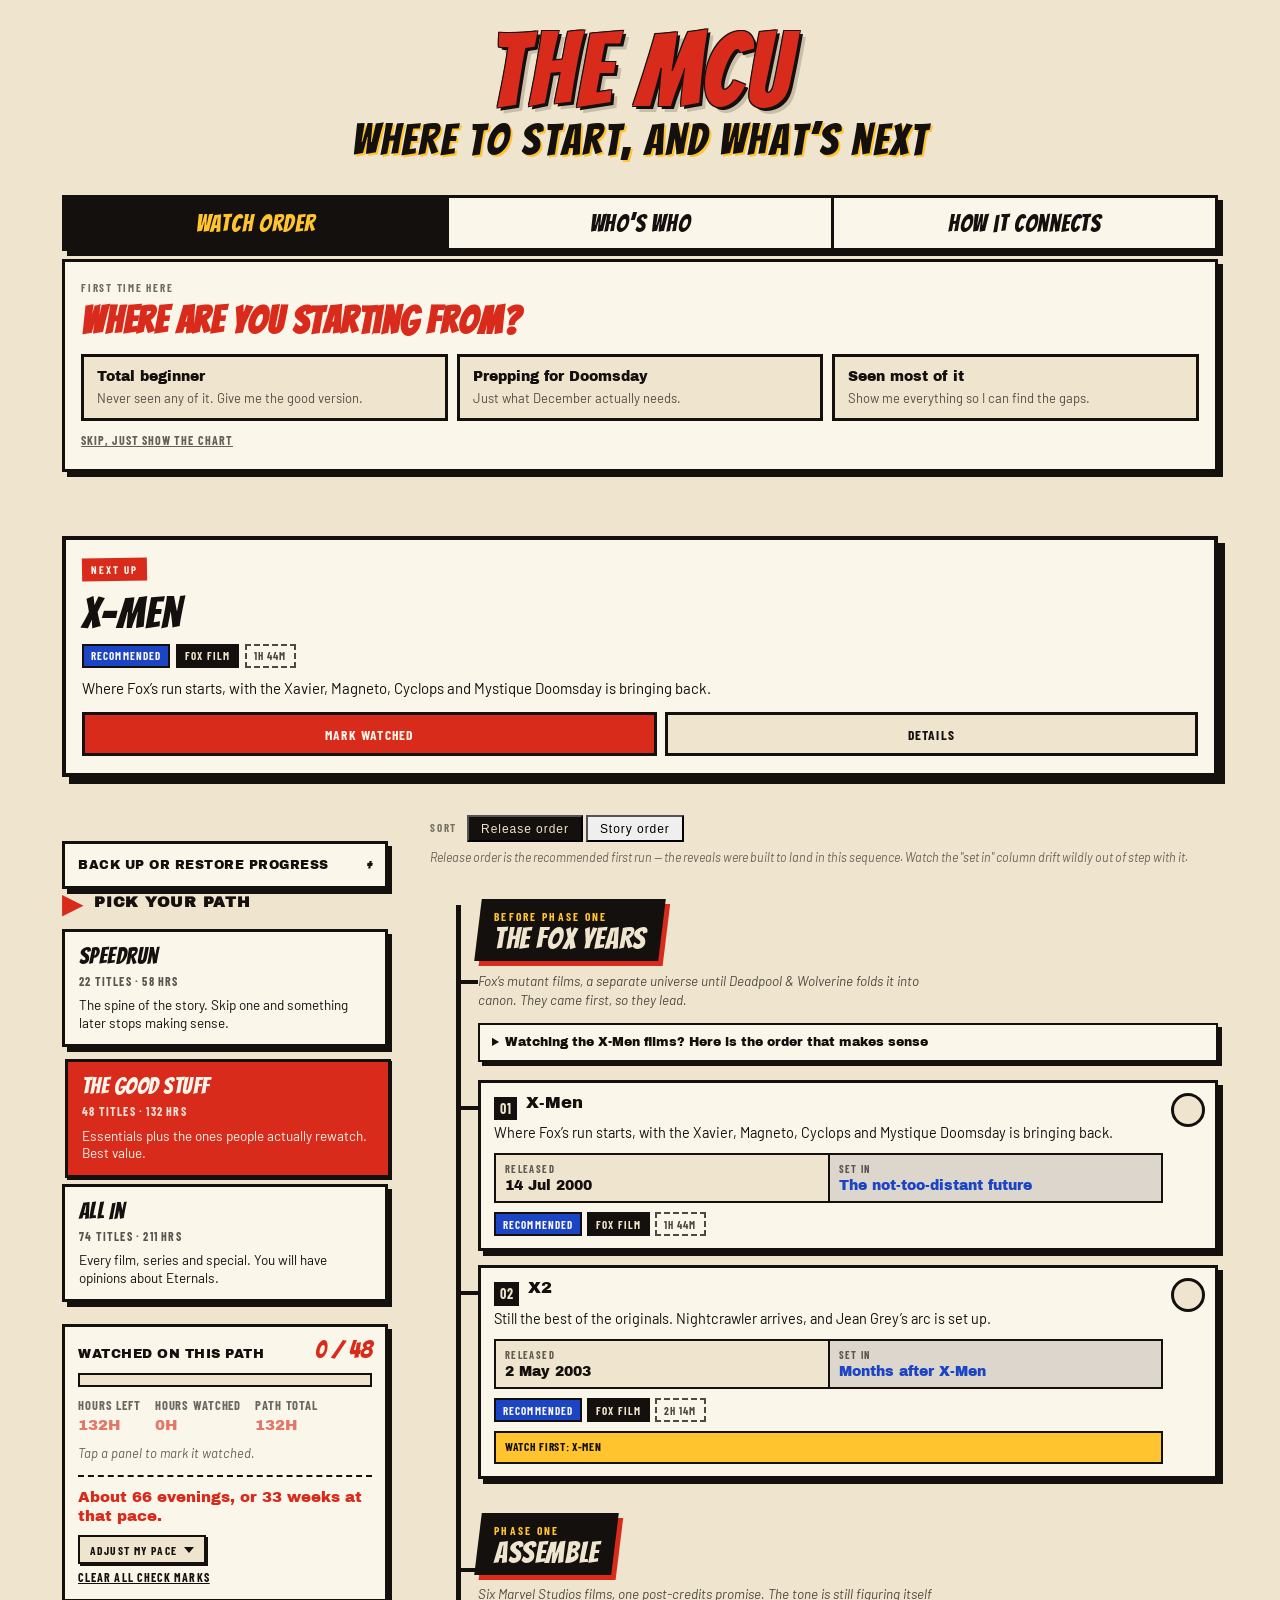
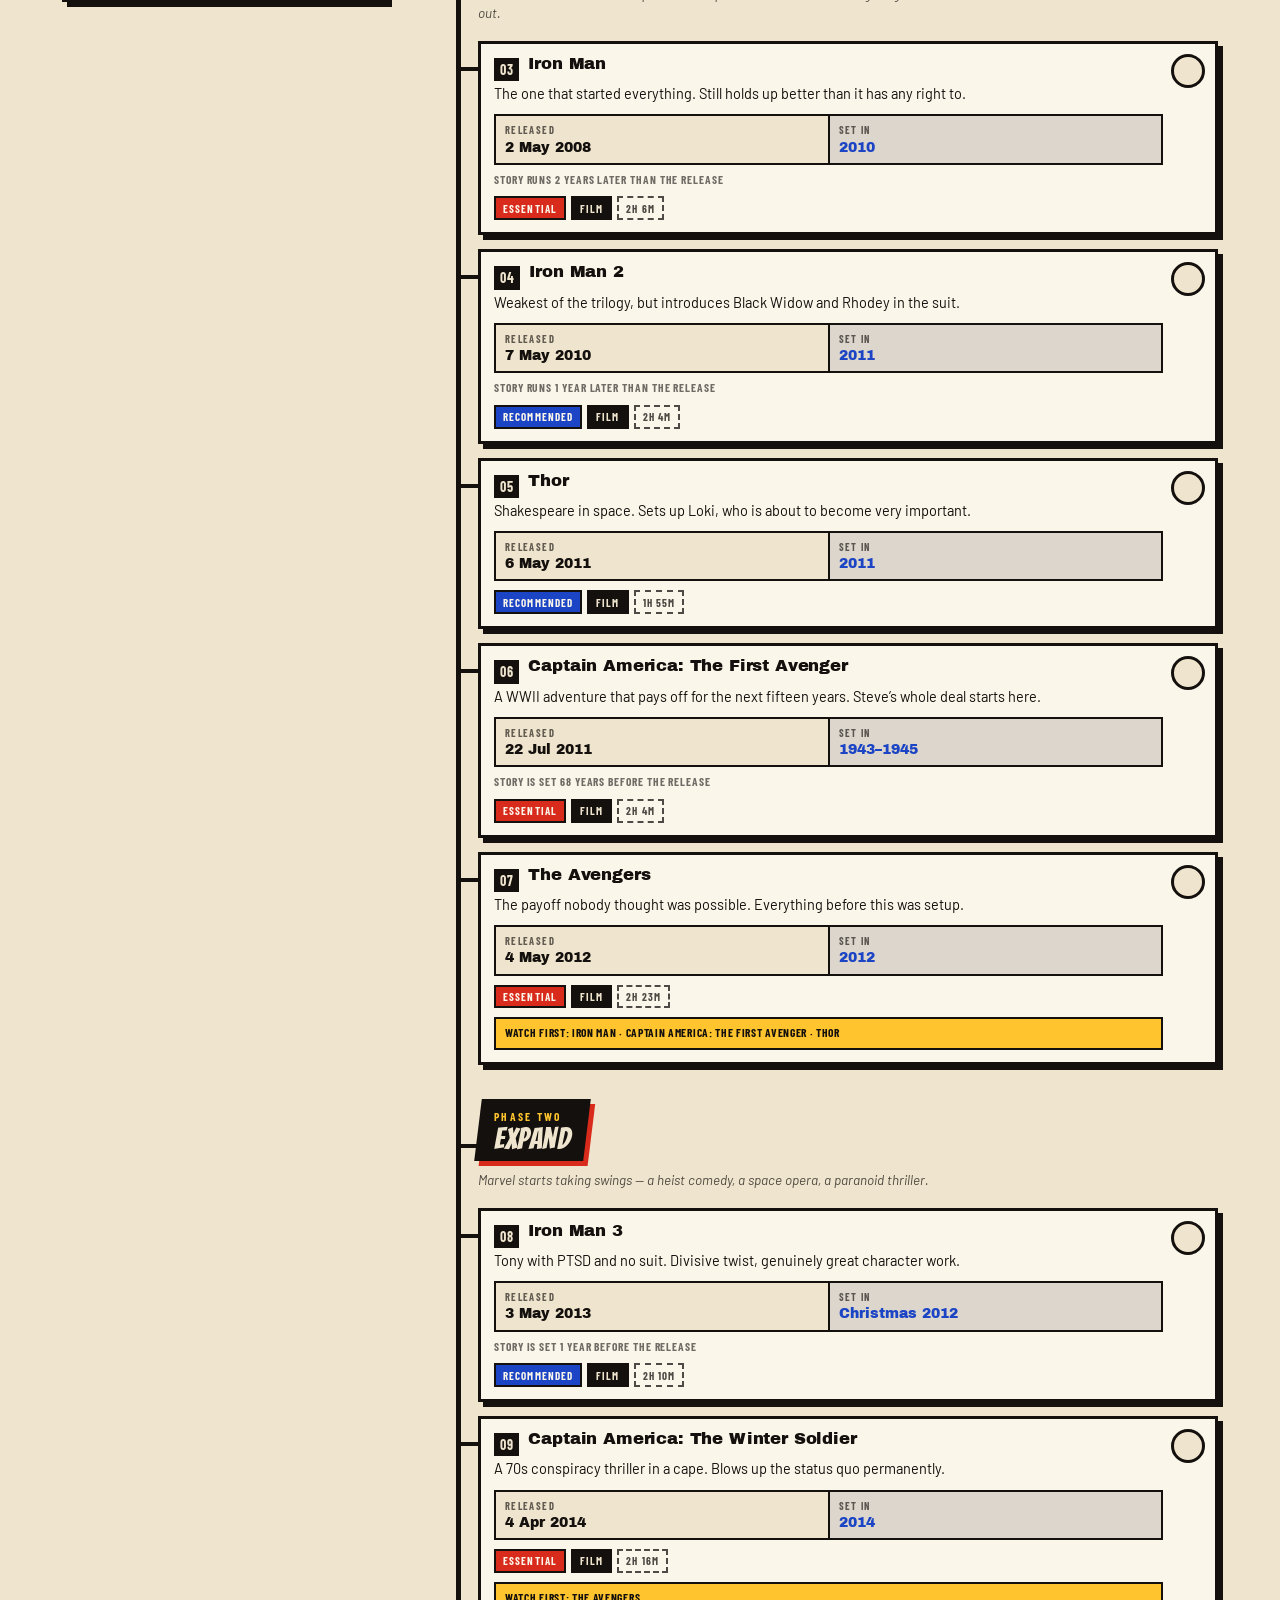
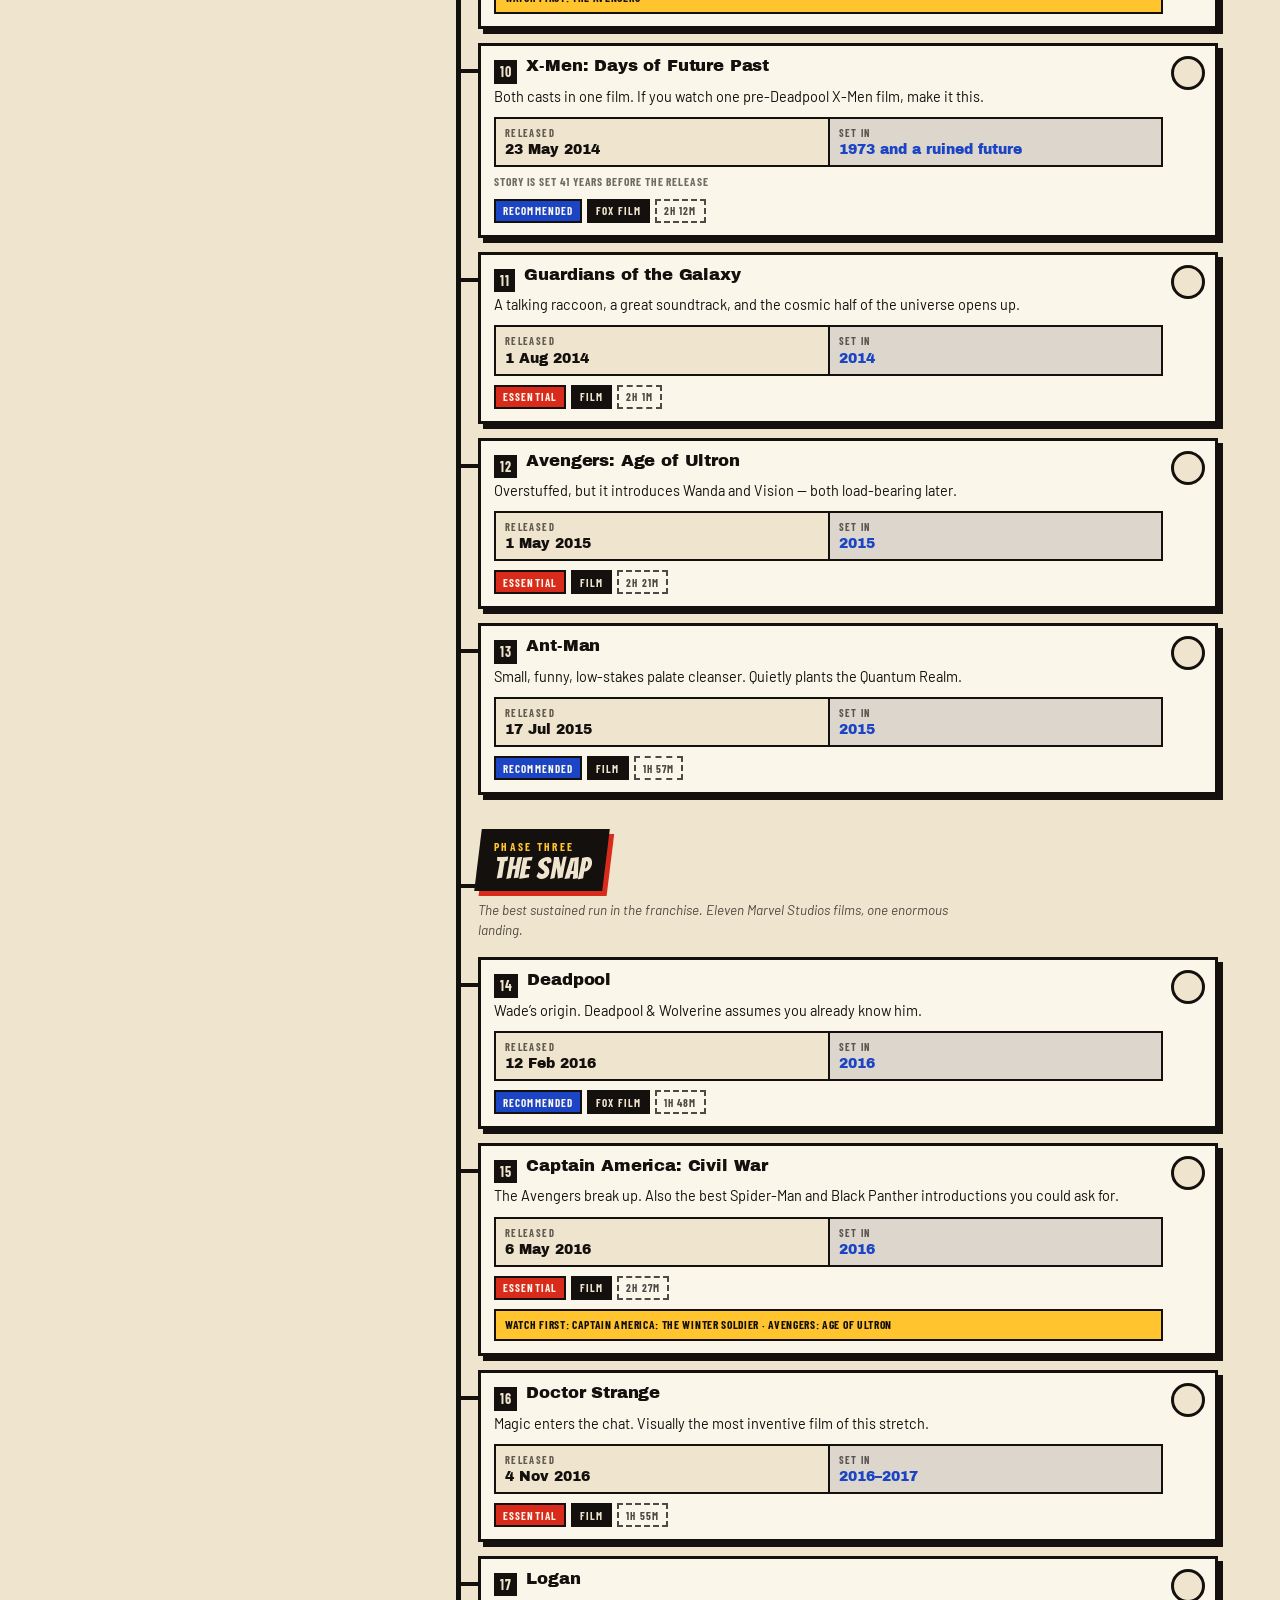
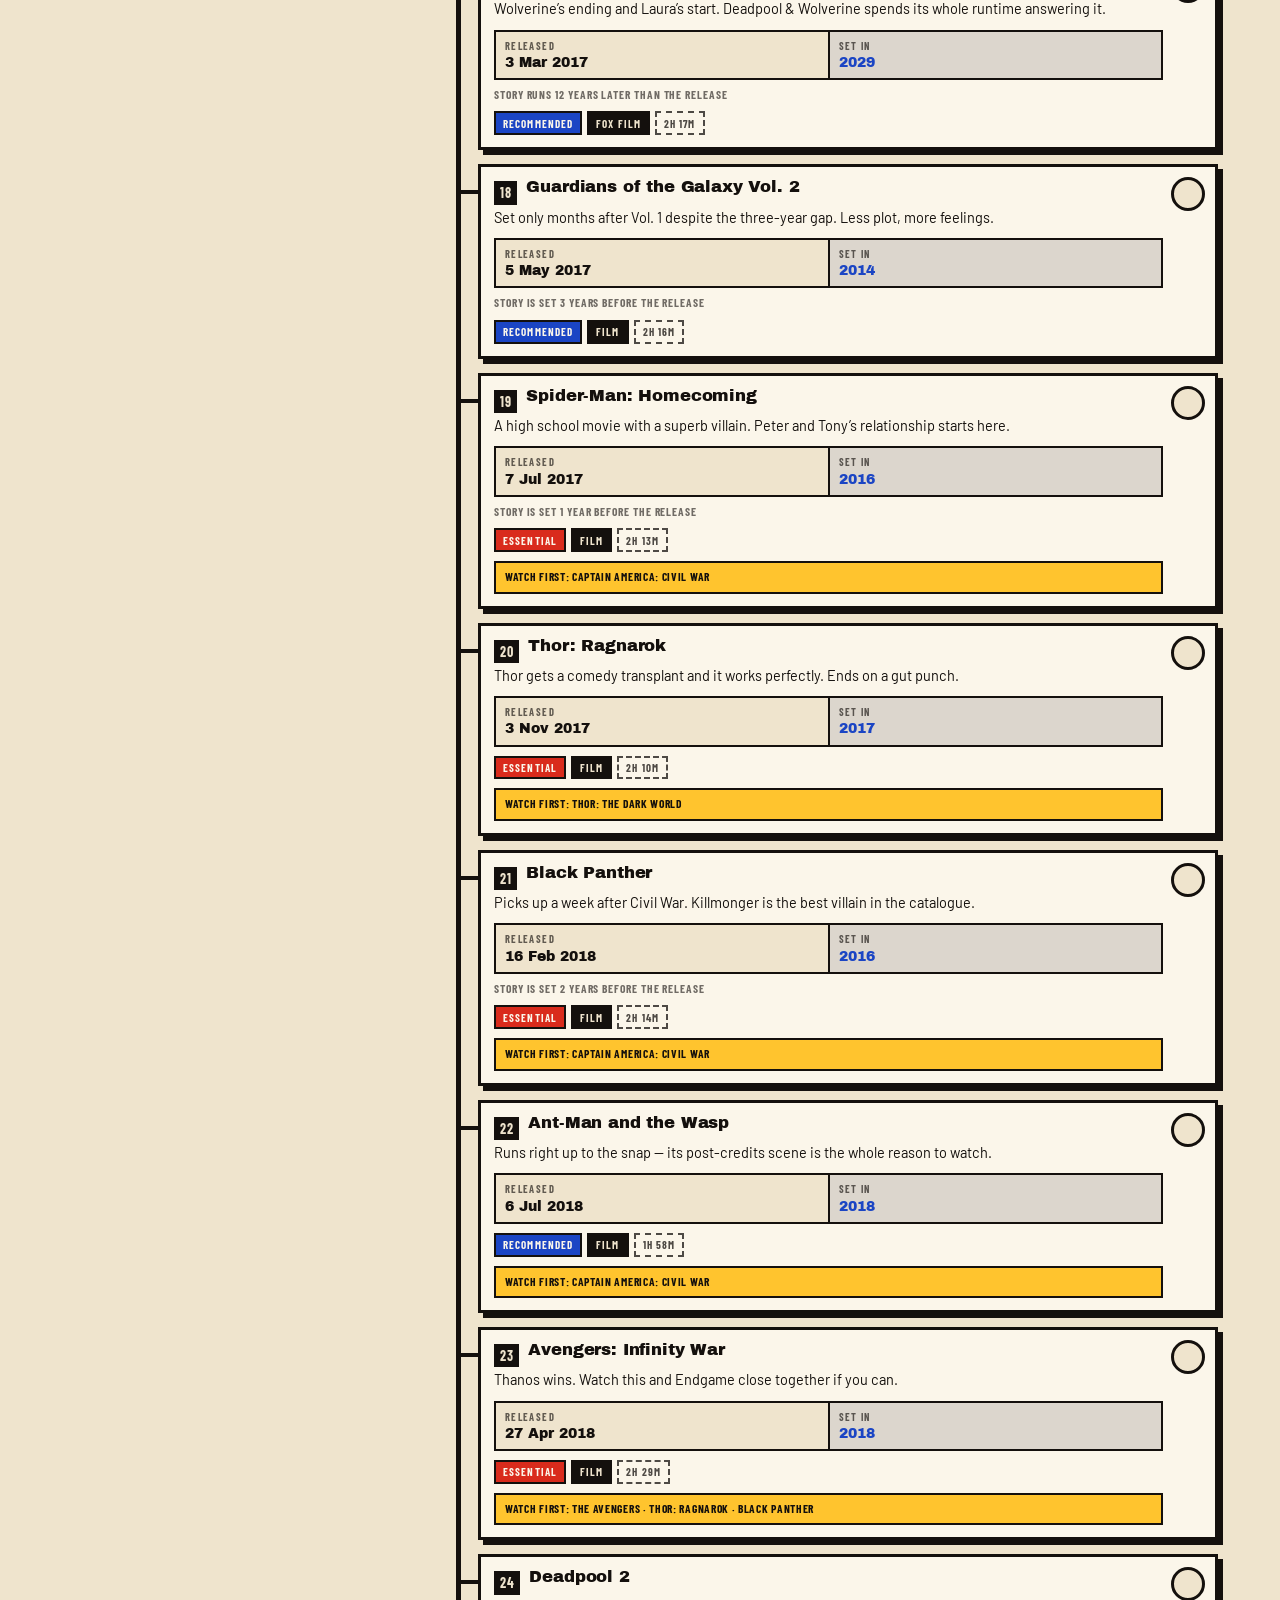
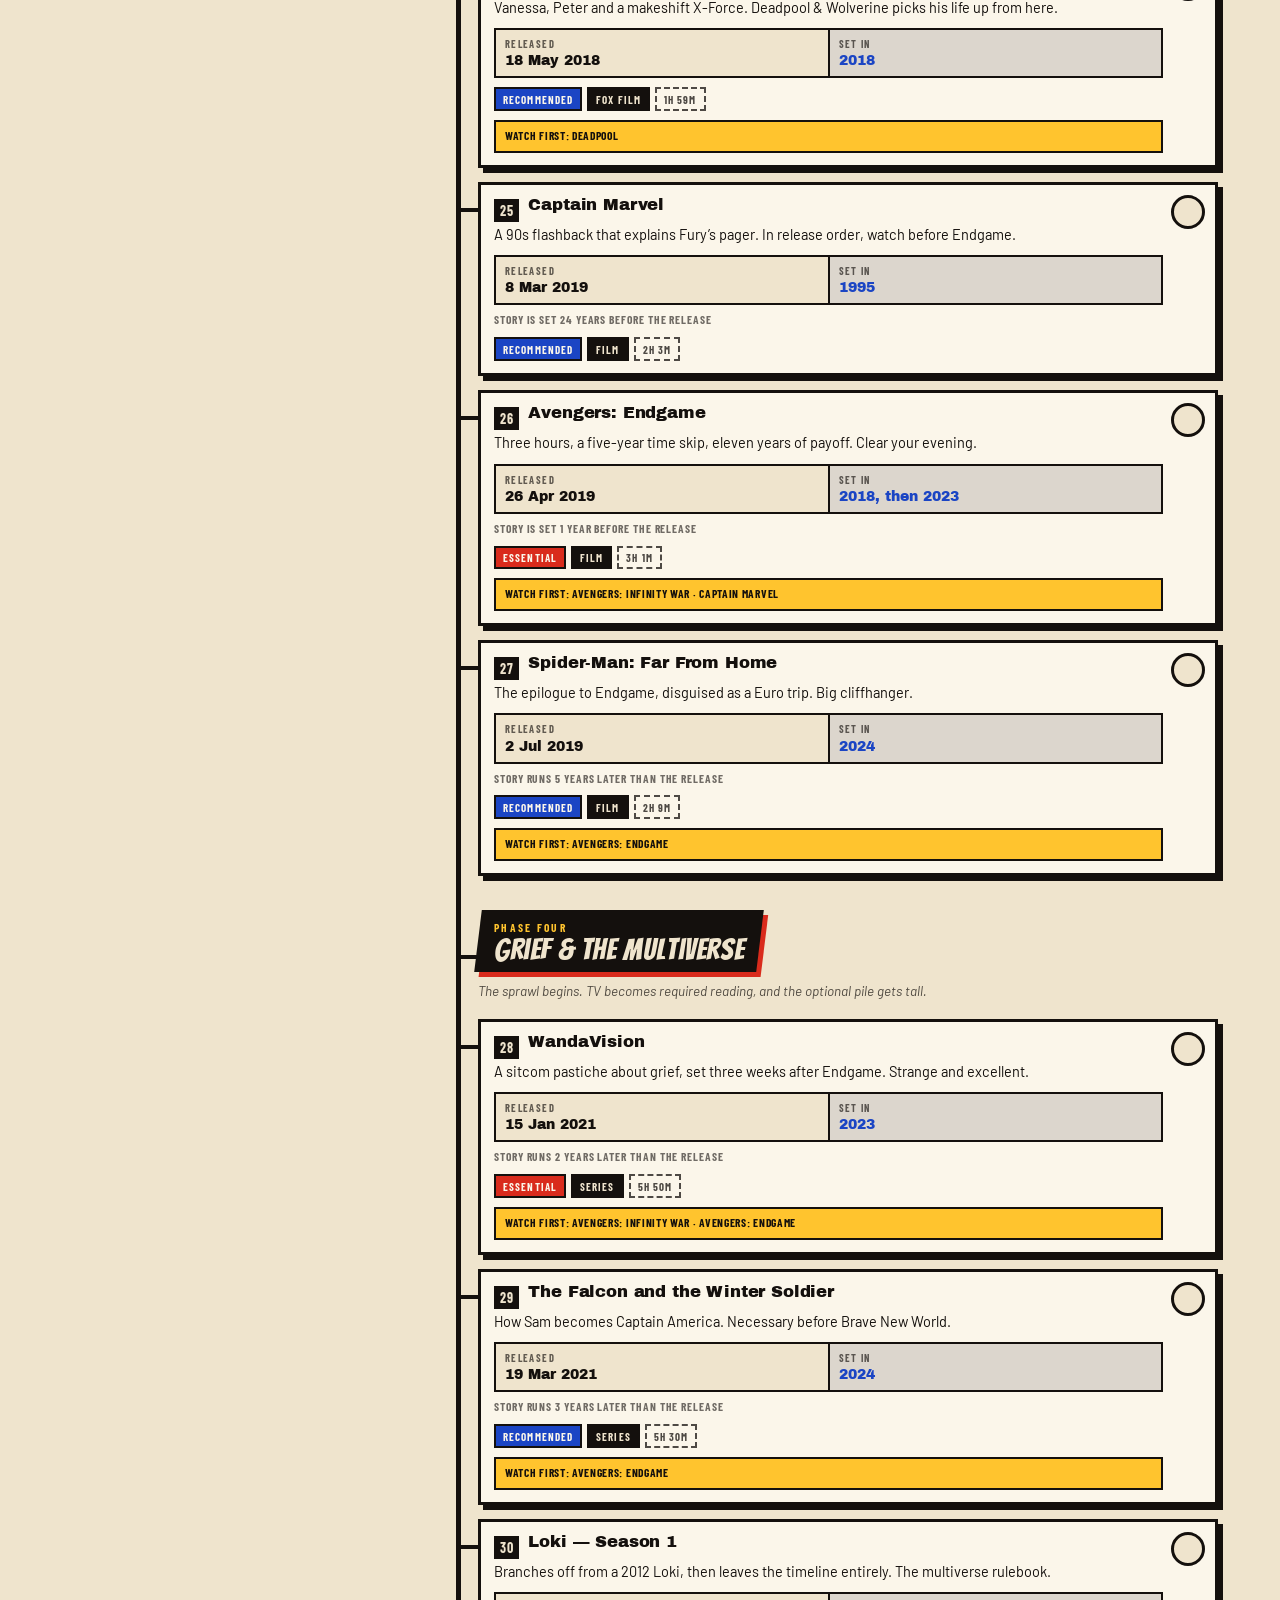
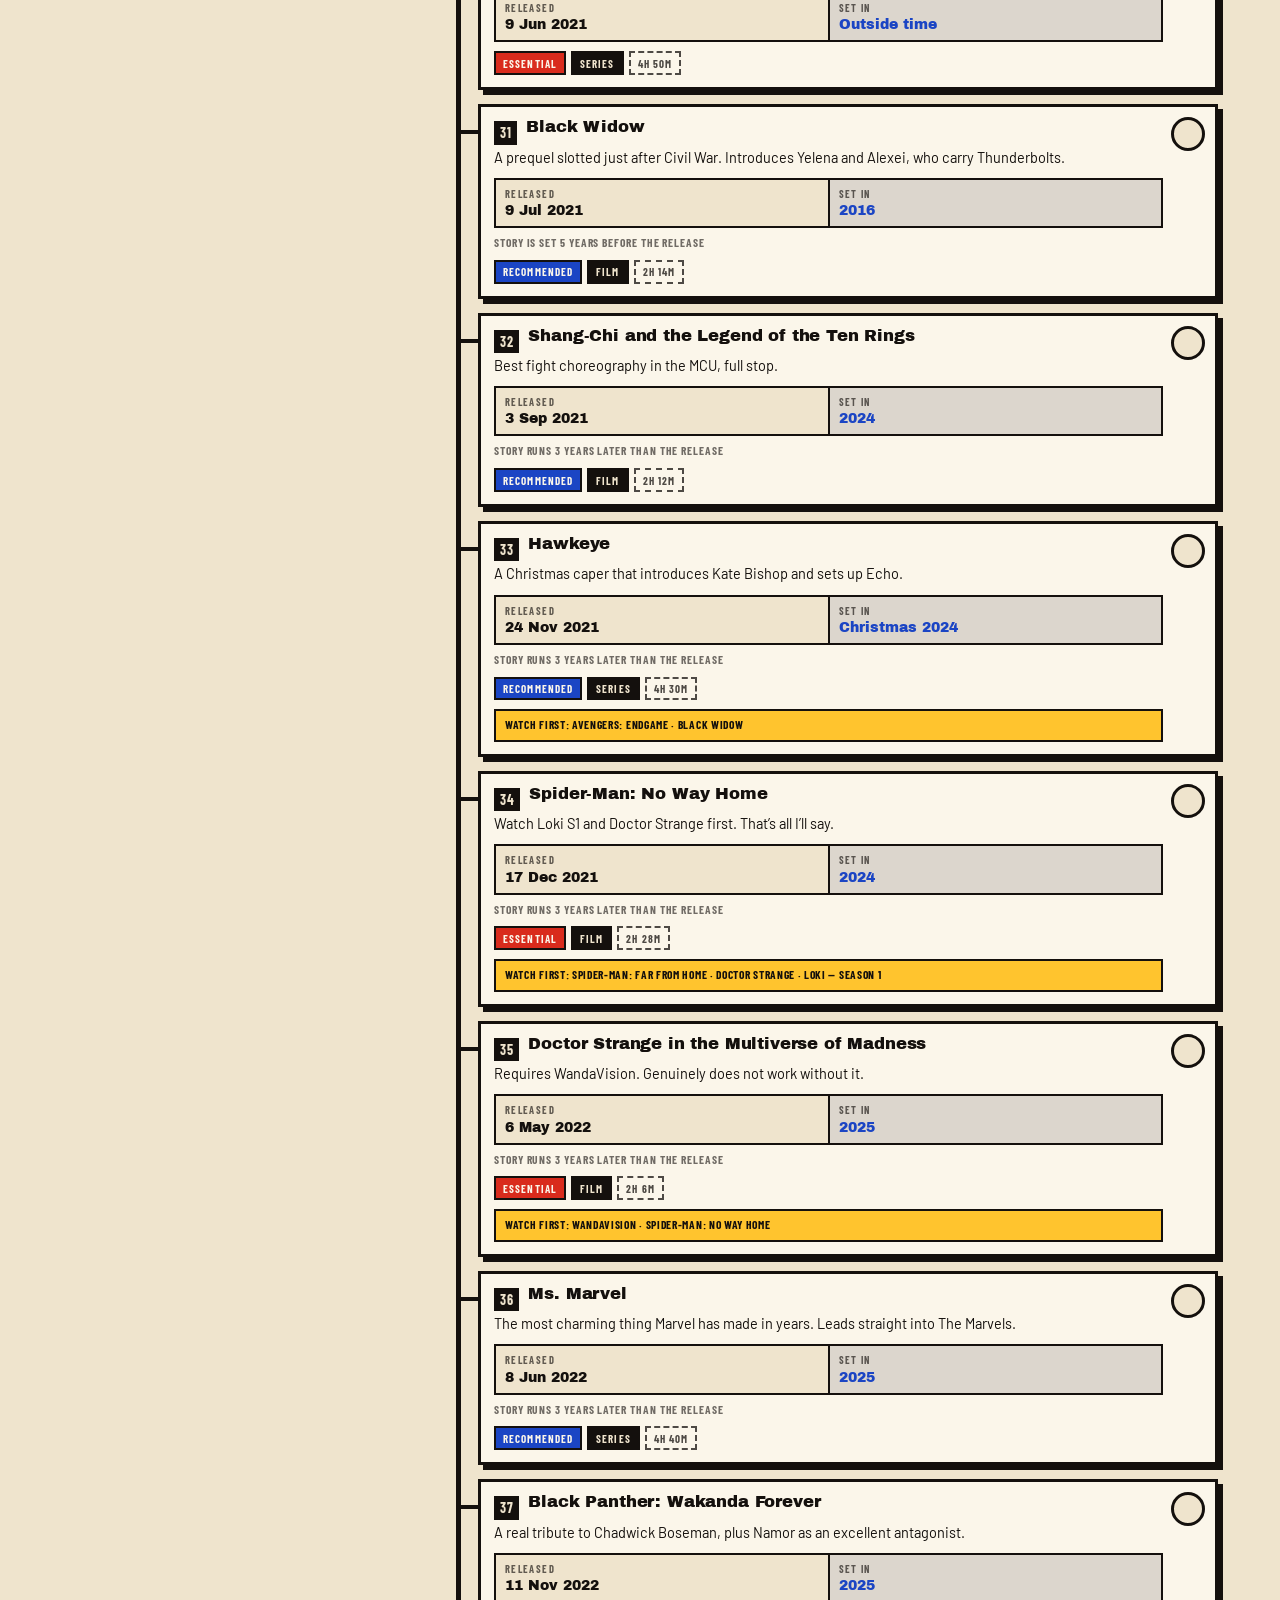
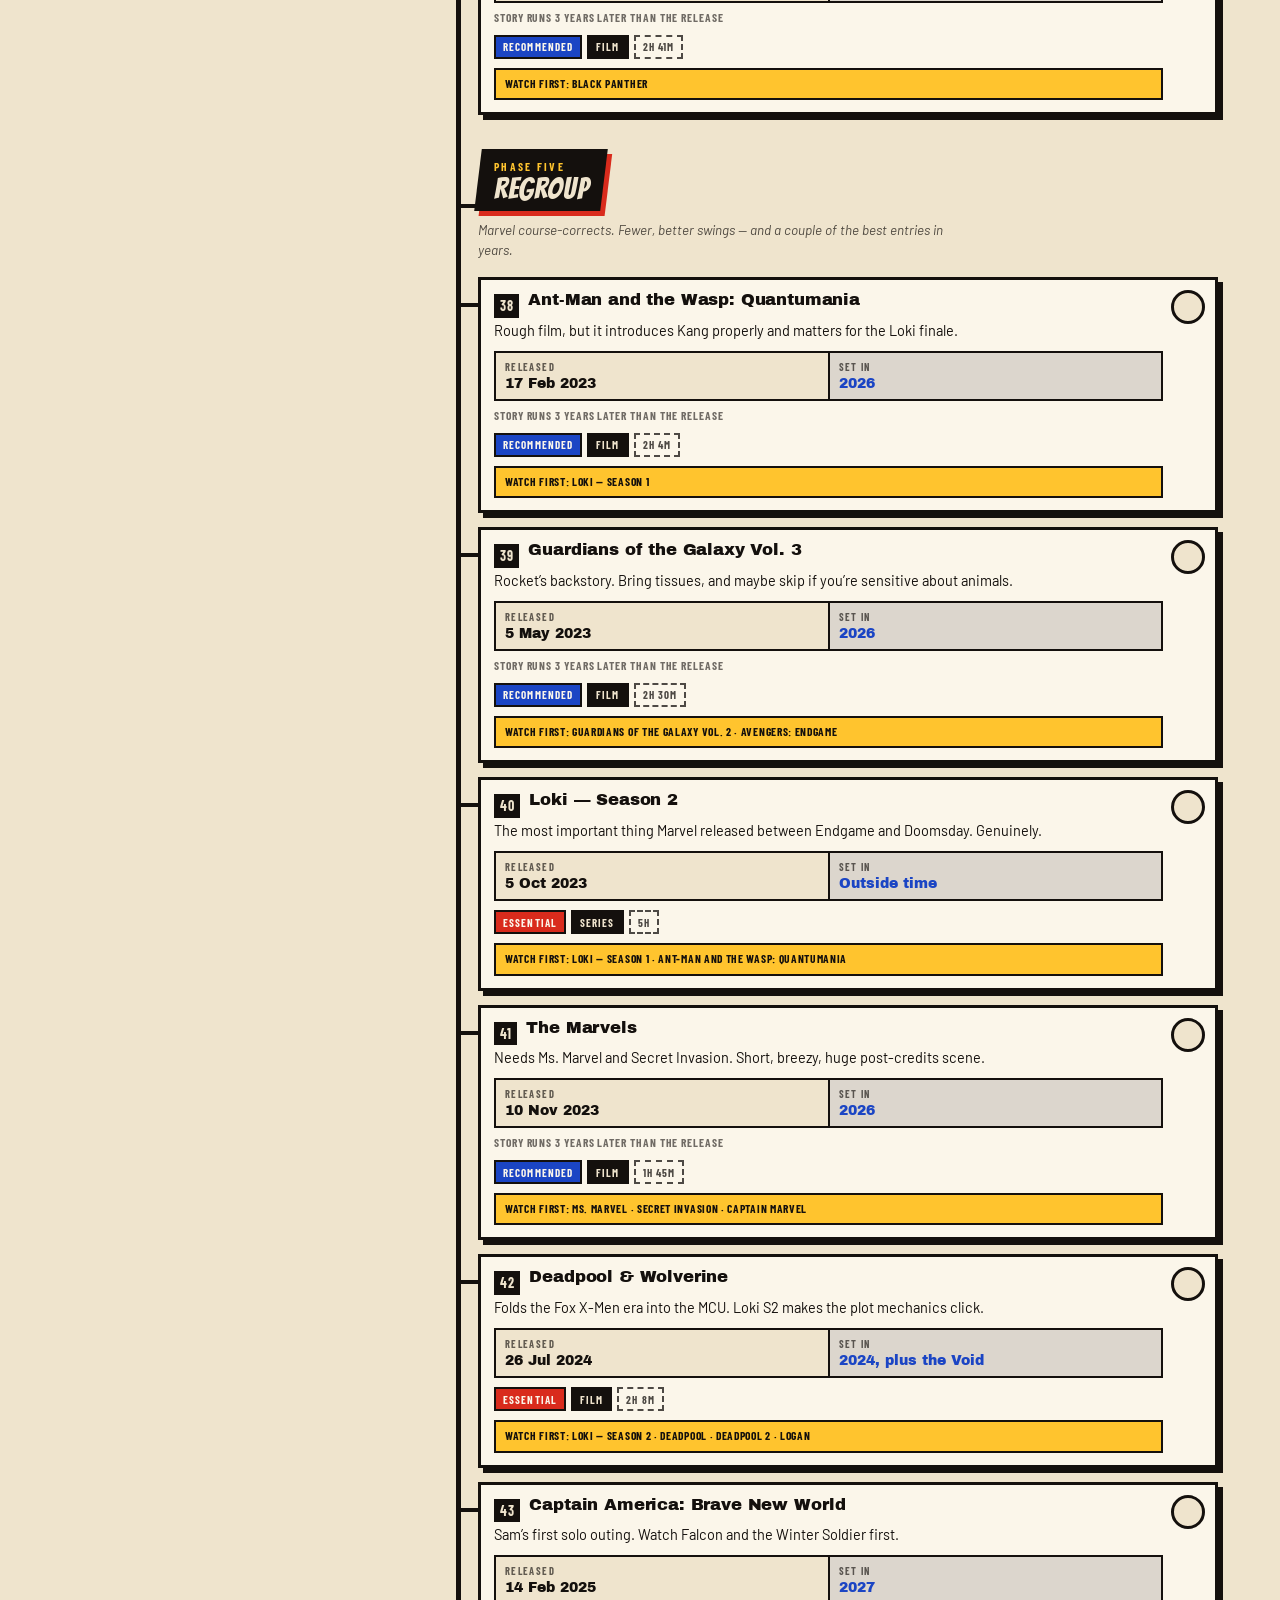
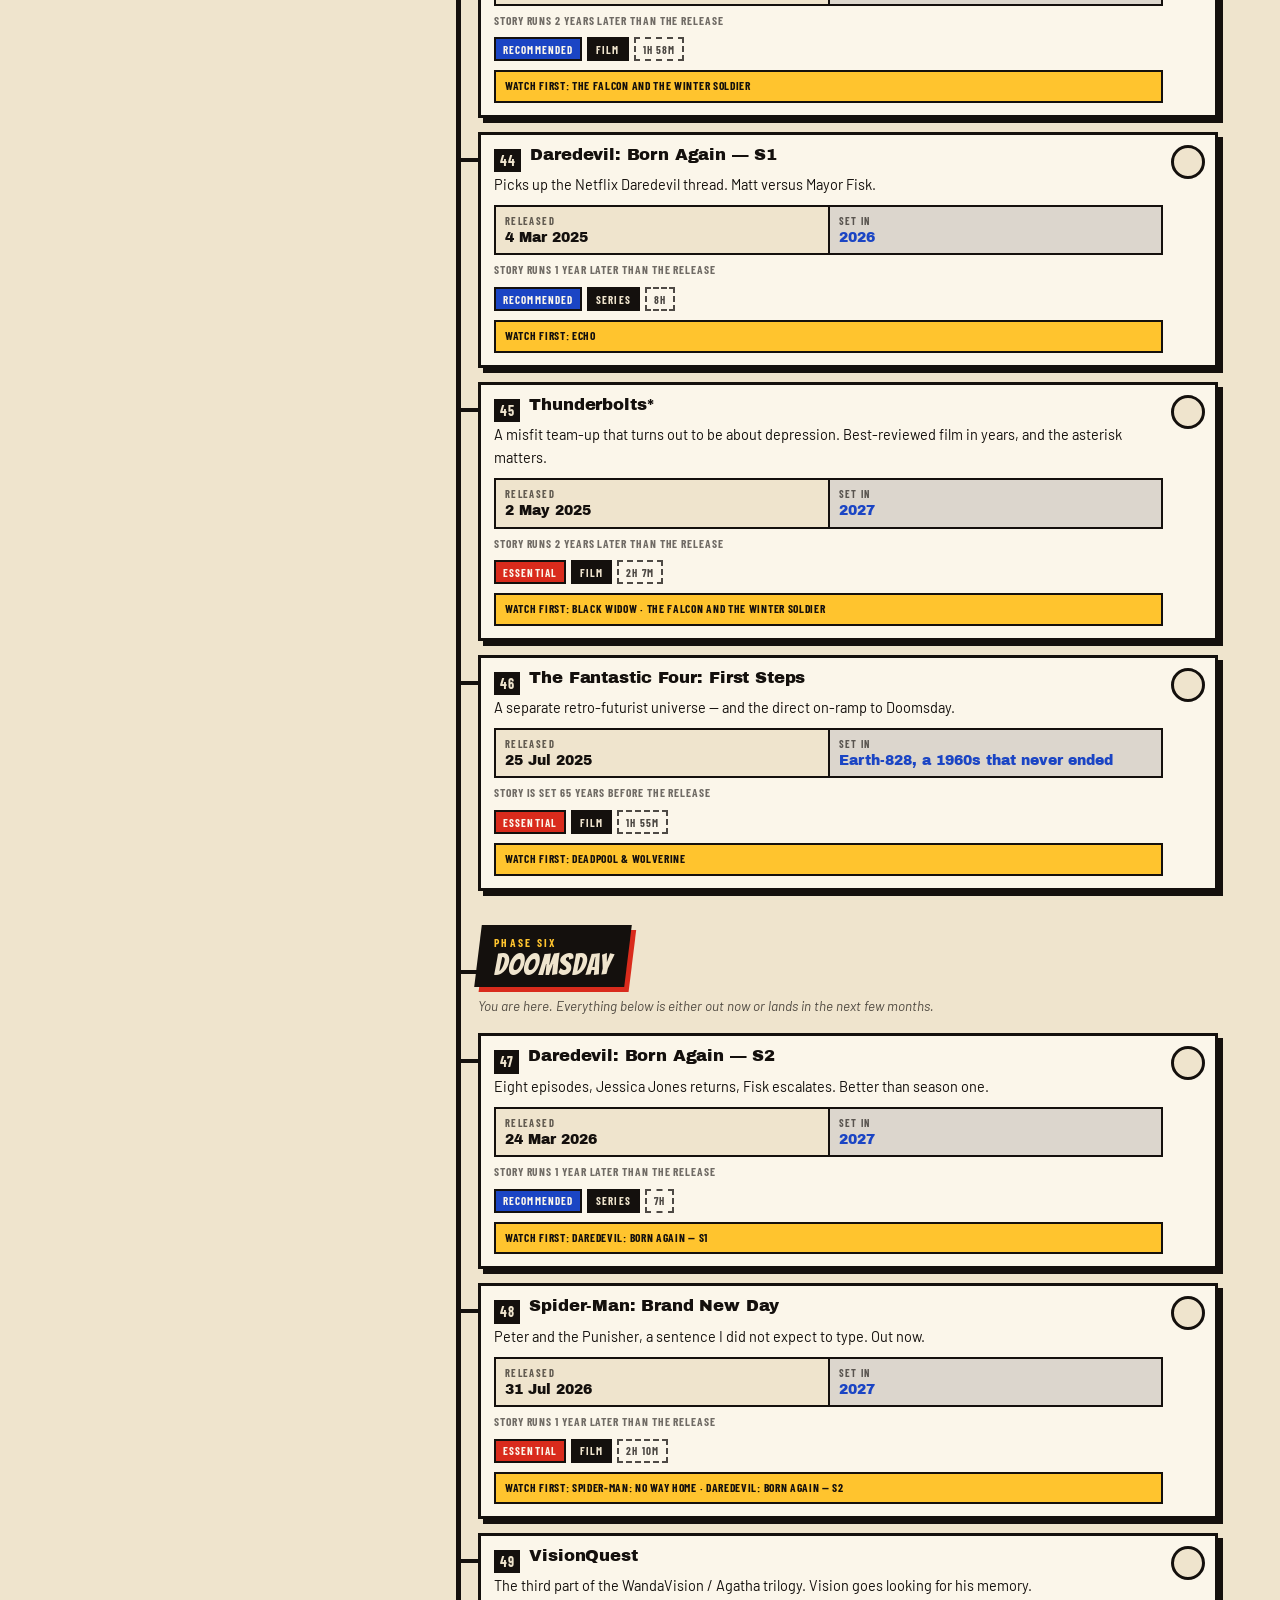
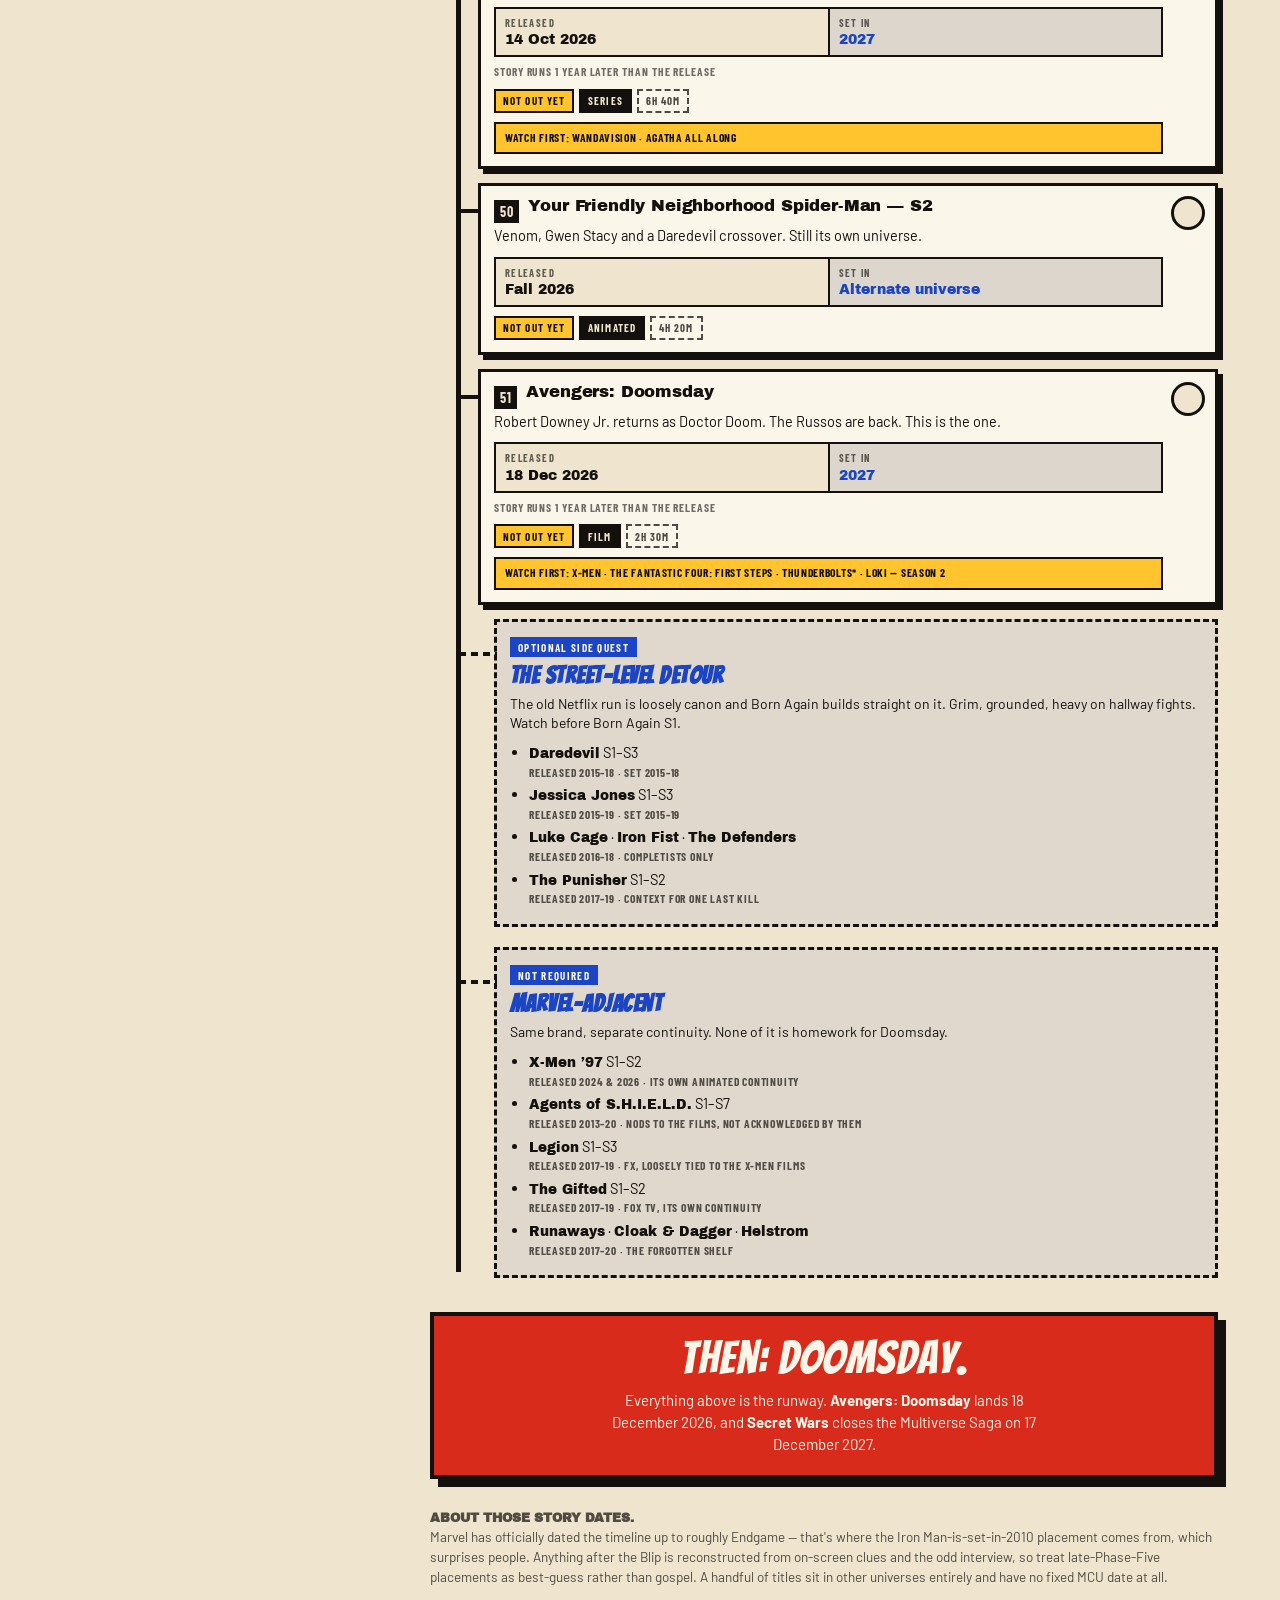
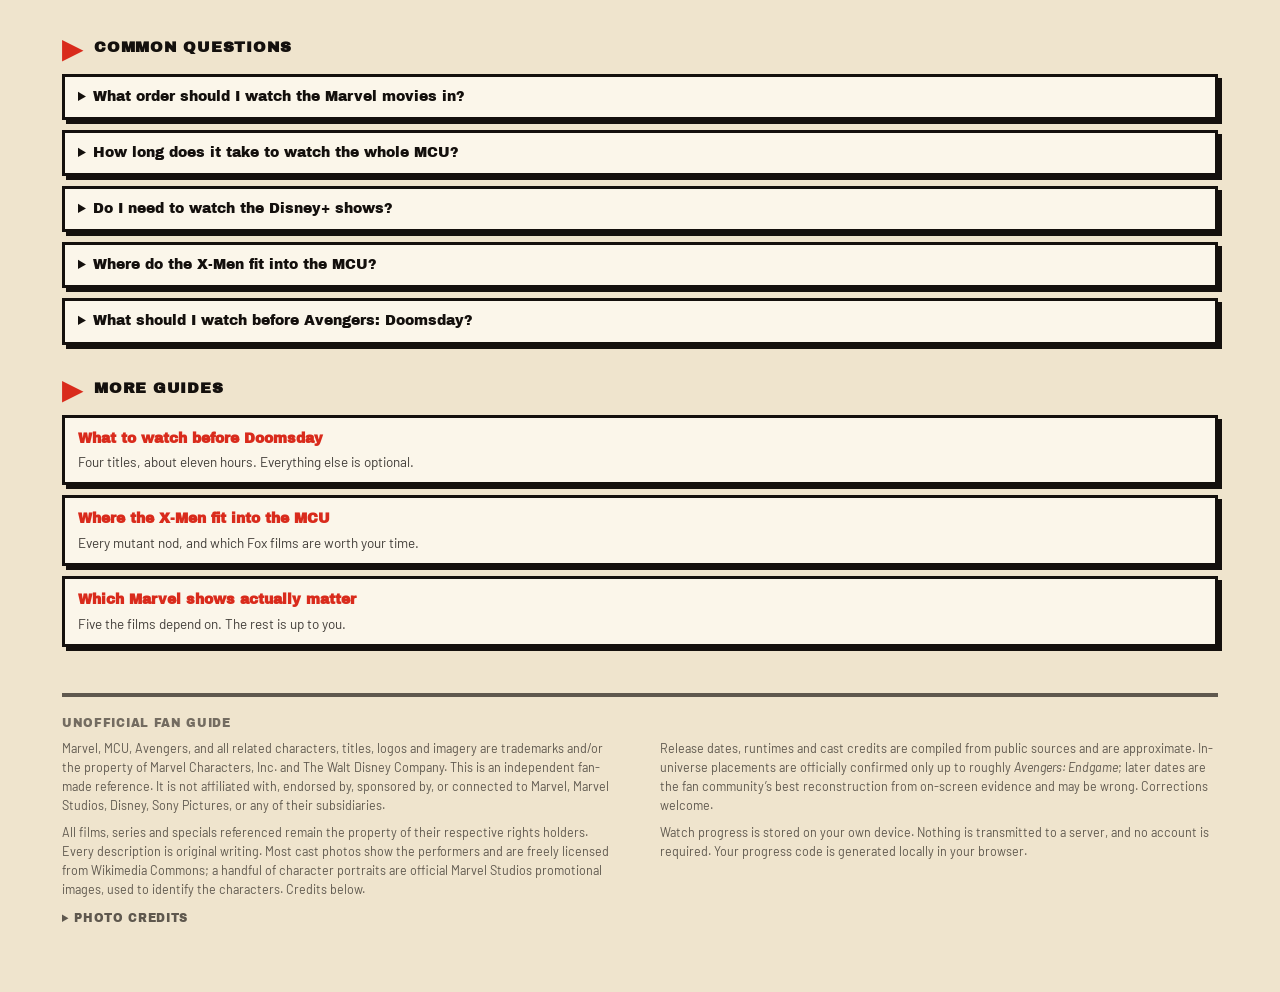
==== commit 142a9a3a: "Main chart: X-Men watch order on the Fox ribbon A collapsible panel on the Fox Years ribbon (both re" ====
--- a/index.html
+++ b/index.html
@@ -258,6 +258,21 @@
 /* ---------- RIBBON ---------- */
 .phase{position:relative;margin:34px 0 18px}
 .phase::before{content:"";position:absolute;left:-22px;top:50%;width:22px;height:4px;background:var(--line)}
+.foxorder{margin:10px 0 0;border:2.5px solid var(--line);background:var(--surface);box-shadow:4px 4px 0 var(--shadow);padding:0}
+.foxorder summary{cursor:pointer;padding:9px 12px;font-family:"Archivo Black";font-size:12.5px;line-height:1.3}
+.foxorder[open] summary{border-bottom:2.5px solid var(--line)}
+.foxorder > :not(summary){margin:0;padding:0 12px}
+.foxwhy{font-size:13px;padding-top:10px!important;opacity:.85}
+.foxhd{margin-top:12px!important;font-family:"Barlow Condensed";font-weight:700;text-transform:uppercase;letter-spacing:.09em;font-size:11px;opacity:.7}
+.foxlist{list-style:none;margin:5px 0 0!important;display:grid;gap:6px;counter-reset:none}
+.foxlist li{display:flex;flex-wrap:wrap;align-items:baseline;gap:3px 7px;font-size:13px;line-height:1.3}
+.foxlist li b{font-family:"Archivo Black";font-size:12px;color:var(--red-ink);min-width:14px}
+.foxlist span{opacity:.75}
+.foxlist .foxt{font:inherit;font-family:"Archivo Black";font-size:13px;background:none;border:none;padding:0;color:var(--text);
+  cursor:pointer;text-decoration:underline;text-decoration-thickness:1.5px;text-underline-offset:2px;text-align:left}
+.foxlist .foxt:focus-visible{outline:3px solid var(--blue);outline-offset:2px}
+.foxlist.skip .foxt{text-decoration-line:line-through underline;opacity:.75}
+.foxtot{padding-bottom:12px!important;margin-top:10px!important;font-family:"Archivo Black";font-size:12px;color:var(--red-ink)}
 .ribbon{background:var(--ribbon-bg);color:var(--ribbon-text);padding:9px 16px 8px;transform:skewX(-7deg);
   box-shadow:5px 5px 0 var(--red);display:inline-block}
 .ribbon .inner{transform:skewX(7deg);display:block}
@@ -643,7 +658,33 @@
 
 /* ---------- character web ---------- */
 .webbar{display:flex;flex-wrap:wrap;gap:10px;align-items:center;margin-bottom:10px}
-.webbar .selctl{flex:1 1 200px;max-width:320px}
+/* Search-as-you-type picker: a text box that filters, a caret that opens the
+   full list, and a clear button. Keyboard follows the ARIA combobox pattern. */
+.combo{position:relative;flex:1 1 220px;max-width:360px}
+.comboin{width:100%;min-height:38px;font:inherit;font-family:"Barlow Condensed";font-weight:700;font-size:15px;
+  padding:7px 62px 6px 10px;border:2.5px solid var(--line);background:var(--bg);color:var(--text);
+  box-shadow:3px 3px 0 var(--shadow)}
+.comboin::placeholder{color:var(--text);opacity:.45;font-weight:600}
+.comboin:focus{outline:3px solid var(--blue);outline-offset:2px}
+.combotog,.comboclr{position:absolute;top:2.5px;bottom:5.5px;width:30px;border:none;background:transparent;
+  color:var(--text);cursor:pointer;display:flex;align-items:center;justify-content:center;padding:0}
+.combotog{right:3px}
+.comboclr{right:31px;font-size:20px;line-height:1;font-family:"Archivo Black"}
+.combotog i{width:0;height:0;border-left:6px solid transparent;border-right:6px solid transparent;
+  border-top:7px solid currentColor;transition:transform .15s ease}
+.combo.open .combotog i{transform:rotate(180deg)}
+.combolist{position:absolute;left:0;right:0;top:calc(100% + 6px);z-index:40;margin:0;padding:4px 0;list-style:none;
+  max-height:320px;overflow:auto;border:2.5px solid var(--line);background:var(--surface);box-shadow:4px 4px 0 var(--shadow)}
+.combolist li{display:flex;align-items:center;gap:10px;padding:7px 10px;cursor:pointer}
+.combolist li[aria-selected="true"]{background:var(--invert-bg);color:var(--invert-text)}
+.combolist li.cur b::after{content:" ✔";color:var(--red-ink)}
+.combolist li .av{width:34px;height:34px;padding:2.5px;border-width:2px;box-shadow:none;flex:none}
+.combolist li .avmono{font-size:14px}
+.combolist .ct{min-width:0}
+.combolist b{display:block;font-family:"Barlow Condensed";font-weight:700;font-size:15px;line-height:1.1}
+.combolist small{display:block;font-size:12px;opacity:.7;white-space:nowrap;overflow:hidden;text-overflow:ellipsis}
+.combolist mark{background:var(--yellow);color:var(--on-warm);padding:0 1px}
+.combolist .empty{cursor:default;font-size:14px;opacity:.7}
 .webbar .cbtn{min-height:38px}
 .webkey{display:flex;flex-wrap:wrap;gap:6px 18px;font-size:12.5px;margin:0 0 10px}
 .webkey span{display:inline-flex;align-items:center;gap:7px}
@@ -688,6 +729,14 @@
 .wpgo{font:inherit;font-family:"Archivo Black";font-size:13.5px;background:none;border:none;padding:0;color:var(--text);cursor:pointer;
   text-decoration:underline;text-decoration-thickness:1.5px;text-underline-offset:2px}
 .wpgo:focus-visible{outline:3px solid var(--blue);outline-offset:2px}
+.wptog{display:flex;flex-wrap:wrap;align-items:baseline;gap:4px 5px;margin:3px 0 2px}
+.wptog > span{font-family:"Barlow Condensed";font-weight:700;text-transform:uppercase;letter-spacing:.08em;font-size:10.5px;opacity:.6;margin-right:2px}
+.wptog button{font:inherit;font-family:"Barlow Condensed";font-weight:700;font-size:12.5px;line-height:1.2;padding:1px 6px;cursor:pointer;
+  border:1.5px solid var(--line);background:var(--bg);color:var(--text)}
+.wptog button:hover{background:var(--yellow);color:var(--on-warm)}
+.wptog button:focus-visible{outline:3px solid var(--blue);outline-offset:2px}
+.wptog em{font-size:12px;opacity:.6}
+.wptype li + li{margin-top:4px}
 .wpspoil{margin:12px 0 0;font-size:12.5px;font-style:italic;opacity:.65}
 .weblist{margin-top:12px}
 .weblist summary{cursor:pointer;font-family:"Archivo Black";font-size:12px;letter-spacing:.05em;text-transform:uppercase}
@@ -1105,6 +1154,7 @@
 <article class="ch"><span class="gtag">Second wave</span><div class="chead"><div class="chid"><span class="cn">War Machine</span><span class="cr">James Rhodes</span></div></div><p class="cb">Air Force colonel, Tony’s oldest friend, and the military’s answer to the Iron Man suit. Recast after the first film.</p><span class="cmeta"><span class="dcell"><span class="dk">First appears</span><span class="dv">Iron Man<br>2008</span></span><span class="dcell"><span class="dk">Played by</span><span class="dv">Terrence Howard, then Don Cheadle</span></span></span><span class="cbest">Best in: Iron Man 2 · Civil War</span></article>
 <article class="ch"><span class="gtag">Second wave</span><div class="chead"><div class="chid"><span class="cn">Scarlet Witch</span><span class="cr">Wanda Maximoff</span></div></div><p class="cb">Sokovian volunteer given reality-warping powers by an Infinity Stone. The MCU’s most powerful character and its saddest.</p><span class="cmeta"><span class="dcell"><span class="dk">First appears</span><span class="dv">Age of Ultron<br>2015</span></span><span class="dcell"><span class="dk">Played by</span><span class="dv">Elizabeth Olsen</span></span></span><span class="cbest">Best in: WandaVision · Multiverse of Madness</span></article>
 <article class="ch"><span class="gtag">Second wave</span><div class="chead"><div class="chid"><span class="cn">Vision</span></div></div><p class="cb">An android built from Tony’s AI, Ultron’s body and the Mind Stone. Bettany voiced JARVIS in the films before this.</p><span class="cmeta"><span class="dcell"><span class="dk">First appears</span><span class="dv">Age of Ultron<br>2015</span></span><span class="dcell"><span class="dk">Played by</span><span class="dv">Paul Bettany</span></span></span><span class="cbest">Best in: WandaVision</span></article>
+<article class="ch"><span class="gtag">Second wave</span><div class="chead"><div class="chid"><span class="cn">Pietro Maximoff</span><span class="cr">Pietro Maximoff</span></div></div><p class="cb">Wanda’s twin brother and the MCU’s own Quicksilver: a Sokovian HYDRA volunteer with super-speed who starts out on Ultron’s side.</p><span class="cmeta"><span class="dcell"><span class="dk">First appears</span><span class="dv">Age of Ultron<br>2015</span></span><span class="dcell"><span class="dk">Played by</span><span class="dv">Aaron Taylor-Johnson</span></span></span><span class="cbest">Best in: Age of Ultron</span></article>
 <article class="ch"><span class="gtag">Second wave</span><div class="chead"><div class="chid"><span class="cn">Ant-Man</span><span class="cr">Scott Lang</span></div></div><p class="cb">An ex-burglar who inherits a shrinking suit and mostly wants to be a good dad. The comic relief who accidentally saves everyone.</p><span class="cmeta"><span class="dcell"><span class="dk">First appears</span><span class="dv">Ant-Man<br>2015</span></span><span class="dcell"><span class="dk">Played by</span><span class="dv">Paul Rudd</span></span></span><span class="cbest">Best in: Ant-Man · Endgame</span></article>
 <article class="ch"><span class="gtag">Second wave</span><div class="chead"><div class="chid"><span class="cn">Wasp</span><span class="cr">Hope van Dyne</span></div></div><p class="cb">Hank Pym’s daughter, and a far more competent operator than Scott. Gets the suit in the second film.</p><span class="cmeta"><span class="dcell"><span class="dk">First appears</span><span class="dv">Ant-Man<br>2015</span></span><span class="dcell"><span class="dk">Played by</span><span class="dv">Evangeline Lilly</span></span></span><span class="cbest">Best in: Ant-Man and the Wasp</span></article>
 <article class="ch"><span class="gtag">Second wave</span><div class="chead"><div class="chid"><span class="cn">Spider-Man</span><span class="cr">Peter Parker</span></div></div><p class="cb">A teenager from Queens, mentored by Tony Stark. The youngest Avenger and the one the audience worries about most.</p><span class="cmeta"><span class="dcell"><span class="dk">First appears</span><span class="dv">Civil War<br>2016</span></span><span class="dcell"><span class="dk">Played by</span><span class="dv">Tom Holland</span></span></span><span class="cbest">Best in: Homecoming · No Way Home</span></article>
@@ -1143,9 +1193,10 @@
 <article class="ch"><span class="gtag">Mystic</span><div class="chead"><div class="chid"><span class="cn">Agatha Harkness</span></div></div><p class="cb">A centuries-old witch who spent WandaVision pretending to be a nosy neighbour. Got her own show out of one song.</p><span class="cmeta"><span class="dcell"><span class="dk">First appears</span><span class="dv">WandaVision<br>2021</span></span><span class="dcell"><span class="dk">Played by</span><span class="dv">Kathryn Hahn</span></span></span><span class="cbest">Best in: WandaVision · Agatha All Along</span></article>
 <article class="ch"><span class="gtag">Mystic</span><div class="chead"><div class="chid"><span class="cn">Wong</span></div></div><p class="cb">Sorcerer Supreme, librarian, and the MCU’s most reliable straight man. Turns up everywhere.</p><span class="cmeta"><span class="dcell"><span class="dk">First appears</span><span class="dv">Doctor Strange<br>2016</span></span><span class="dcell"><span class="dk">Played by</span><span class="dv">Benedict Wong</span></span></span><span class="cbest">Best in: She-Hulk · Multiverse of Madness</span></article>
 <article class="ch"><span class="gtag">Mystic</span><div class="chead"><div class="chid"><span class="cn">America Chavez</span></div></div><p class="cb">A teenager who can punch holes between universes but cannot control it. Extremely valuable to everyone, which is her problem.</p><span class="cmeta"><span class="dcell"><span class="dk">First appears</span><span class="dv">Multiverse of Madness<br>2022</span></span><span class="dcell"><span class="dk">Played by</span><span class="dv">Xochitl Gomez</span></span></span><span class="cbest">Best in: Multiverse of Madness</span></article>
-<article class="ch"><span class="gtag">Fantastic Four</span><div class="chead"><div class="chid"><span class="cn">Mister Fantastic</span><span class="cr">Reed Richards</span></div></div><p class="cb">The smartest man in his universe, and elastic. Leads the First Family from a retro-futurist 1960s Earth.</p><span class="cmeta"><span class="dcell"><span class="dk">First appears</span><span class="dv">First Steps<br>2025</span></span><span class="dcell"><span class="dk">Played by</span><span class="dv">Pedro Pascal</span></span></span><span class="cbest">Best in: The Fantastic Four: First Steps</span></article>
+<article class="ch"><span class="gtag">Fantastic Four</span><div class="chead"><div class="chid"><span class="cn">Mister Fantastic</span><span class="cr">Reed Richards</span></div></div><p class="cb">The smartest man in his universe, and elastic. Leads the First Family from a retro-futurist 1960s Earth. John Krasinski played an Earth-838 Reed in Multiverse of Madness.</p><span class="cmeta"><span class="dcell"><span class="dk">First appears</span><span class="dv">First Steps<br>2025</span></span><span class="dcell"><span class="dk">Played by</span><span class="dv">Pedro Pascal</span></span></span><span class="cbest">Best in: The Fantastic Four: First Steps</span></article>
 <article class="ch"><span class="gtag">Fantastic Four</span><div class="chead"><div class="chid"><span class="cn">Invisible Woman</span><span class="cr">Sue Storm</span></div></div><p class="cb">Invisibility and force fields. The actual strategist of the team, and the emotional lead of the film.</p><span class="cmeta"><span class="dcell"><span class="dk">First appears</span><span class="dv">First Steps<br>2025</span></span><span class="dcell"><span class="dk">Played by</span><span class="dv">Vanessa Kirby</span></span></span><span class="cbest">Best in: The Fantastic Four: First Steps</span></article>
 <article class="ch"><span class="gtag">Fantastic Four</span><div class="chead"><div class="chid"><span class="cn">Human Torch</span><span class="cr">Johnny Storm</span></div></div><p class="cb">Sue’s younger brother. Sets himself on fire and flies. Enjoys it enormously.</p><span class="cmeta"><span class="dcell"><span class="dk">First appears</span><span class="dv">First Steps<br>2025</span></span><span class="dcell"><span class="dk">Played by</span><span class="dv">Joseph Quinn</span></span></span><span class="cbest">Best in: The Fantastic Four: First Steps</span></article>
+<article class="ch"><span class="gtag">Fantastic Four</span><div class="chead"><div class="chid"><span class="cn">Johnny Storm (Fox)</span><span class="cr">Johnny Storm</span></div></div><p class="cb">The Human Torch from Fox’s 2000s Fantastic Four films, dumped in the Void. Chris Evans played him before he was Captain America.</p><span class="cmeta"><span class="dcell"><span class="dk">First appears</span><span class="dv">Deadpool &amp; Wolverine<br>2024</span></span><span class="dcell"><span class="dk">Played by</span><span class="dv">Chris Evans</span></span></span><span class="cbest">Best in: Deadpool &amp; Wolverine</span></article>
 <article class="ch"><span class="gtag">Fantastic Four</span><div class="chead"><div class="chid"><span class="cn">The Thing</span><span class="cr">Ben Grimm</span></div></div><p class="cb">A pilot turned into a rock-skinned strongman. The heart of the four, and the one who paid the highest price.</p><span class="cmeta"><span class="dcell"><span class="dk">First appears</span><span class="dv">First Steps<br>2025</span></span><span class="dcell"><span class="dk">Played by</span><span class="dv">Ebon Moss-Bachrach</span></span></span><span class="cbest">Best in: The Fantastic Four: First Steps</span></article>
 <article class="ch"><span class="gtag">X-Men</span><div class="chead"><div class="chid"><span class="cn">Professor X</span><span class="cr">Charles Xavier</span></div></div><p class="cb">Founder of the X-Men and the world’s most powerful telepath. Runs a school for mutants and keeps believing humans and mutants can share the world.</p><span class="cmeta"><span class="dcell"><span class="dk">First appears</span><span class="dv">X-Men<br>2000</span></span><span class="dcell"><span class="dk">Played by</span><span class="dv">Patrick Stewart / James McAvoy (young)</span></span></span><span class="cbest">Best in: X2 · Days of Future Past · Logan</span></article>
 <article class="ch"><span class="gtag">X-Men</span><div class="chead"><div class="chid"><span class="cn">Magneto</span><span class="cr">Erik Lehnsherr</span></div></div><p class="cb">Master of magnetism, and Xavier’s oldest friend and fiercest opponent. A Holocaust survivor convinced mutants must fight or be wiped out.</p><span class="cmeta"><span class="dcell"><span class="dk">First appears</span><span class="dv">X-Men<br>2000</span></span><span class="dcell"><span class="dk">Played by</span><span class="dv">Ian McKellen / Michael Fassbender (young)</span></span></span><span class="cbest">Best in: X-Men: First Class · X2</span></article>
@@ -1254,9 +1305,15 @@
 
     <section class="cxsec">
       <div class="gate-head"><span class="bolt">▶</span><h2>Who’s connected to who</h2></div>
-      <p class="cxlede">Every character and how they’re tied together. Tap anyone, or pick a name.</p>
+      <p class="cxlede">Every character and how they’re tied together. Tap anyone, or search for a name.</p>
       <div class="webbar">
-        <select class="selctl" id="webpick" aria-label="Focus on a character"></select>
+        <div class="combo" id="webcombo">
+          <input id="webq" class="comboin" type="text" role="combobox" aria-autocomplete="list" aria-expanded="false"
+            aria-controls="weblb" aria-label="Search for a character" placeholder="Search a character, actor or alias…" autocomplete="off" spellcheck="false">
+          <button type="button" class="comboclr" id="webclr" aria-label="Clear and show everyone" hidden>×</button>
+          <button type="button" class="combotog" id="webtog" aria-label="Show all characters" tabindex="-1"><i></i></button>
+          <ul class="combolist" id="weblb" role="listbox" aria-label="Characters" hidden></ul>
+        </div>
         <button class="cbtn alt" id="webspoil" aria-pressed="false">Spoilers hidden</button>
       </div>
       <div class="webkey" id="webkey"></div>
@@ -1520,9 +1577,47 @@
    +'<span class="mk">Phase complete</span><span class="mt">'+ph.ttl+'</span>'
    +'<span class="mb">'+ph.n+' cleared. Keep going.</span></div></div>';
 }
-function ribbon(n,ttl,note){
+/* The X-Men films are the one run where release order and story order both
+   mislead, so the Fox ribbon carries its own order. Every Fox film is listed:
+   the eight worth watching, the two optional, and the four to skip. */
+const FOX_ORDER = {
+  watch: [['xmen','Xavier, Magneto and the rivalry Doomsday is built on'],
+          ['x2','The best of them, and where Nightcrawler arrives'],
+          ['firstclass','1962, and how Xavier and Magneto started as friends'],
+          ['dofp','The hinge — it rewrites everything you just watched'],
+          ['deadpool','Wade’s origin, and a break from the Xavier films'],
+          ['deadpool2','Cable and Domino, both of whom Deadpool & Wolverine assumes you know'],
+          ['logan','Out of release order on purpose. Wolverine’s ending hits hardest last'],
+          ['dw','Opens on Logan’s grave and spends the film answering it']],
+  maybe: [['xmen3','Shows you the deaths Days of Future Past undoes'],
+          ['thewolverine','Its post-credits scene leads straight into Days of Future Past']],
+  skip:  [['origins','Overwritten by Days of Future Past, and contradicts everything around it'],
+          ['apocalypse','The rewritten timeline going nowhere'],
+          ['darkphoenix','The same, and the ending of a story the films already told better'],
+          ['newmutants','A horror film the studio buried for two years']]
+};
+function foxLine(id, why, n){
+  const it=DATA.find(r=>r.t==='i'&&r.id===id); if(!it) return '';
+  return '<li>'+(n?'<b>'+n+'</b>':'')+'<button type="button" class="foxt" data-open="'+id+'">'+esc(it.title)+'</button>'
+    +'<span>'+why+'</span></li>';
+}
+function foxPanel(){
+  return '<details class="foxorder"><summary>Watching the X-Men films? Here is the order that makes sense</summary>'
+   + '<p class="foxwhy">Not chronological. Days of Future Past only works if you have already seen the future it goes '
+   + 'back to undo, and watching by in-universe year puts the contradictions front and centre. '
+   + '<a href="x-men-in-the-mcu.html">The full explanation is here</a>.</p>'
+   + '<p class="foxhd">Watch these eight, in this order</p><ol class="foxlist">'
+   + FOX_ORDER.watch.map((r,i)=>foxLine(r[0],r[1],i+1)).join('')+'</ol>'
+   + '<p class="foxhd">Optional, both before Days of Future Past</p><ul class="foxlist">'
+   + FOX_ORDER.maybe.map(r=>foxLine(r[0],r[1])).join('')+'</ul>'
+   + '<p class="foxhd">Skip these four</p><ul class="foxlist skip">'
+   + FOX_ORDER.skip.map(r=>foxLine(r[0],r[1])).join('')+'</ul>'
+   + '<p class="foxtot">The eight run about 16 and a half hours.</p></details>';
+}
+function ribbon(n,ttl,note,aside){
   return '<div class="phase"><div class="ribbon"><span class="inner"><span class="pn">'+n
-   +'</span><span class="pt">'+ttl+'</span></span></div><p class="phase-note">'+note+'</p></div>';
+   +'</span><span class="pt">'+ttl+'</span></span></div><p class="phase-note">'+note+'</p>'
+   +(aside||'')+'</div>';
 }
 function branchHTML(b){
   return '<div class="branch"><span class="bq">'+b.q+'</span><h3>'+b.label+'</h3><p>'+b.text
@@ -1549,7 +1644,7 @@
       if(row.t==='phase'){flush();pend=row;curPhase=row;return;}
       if(row.t==='branch'){flush();curPhase=null;html+=branchHTML(row);return;}
       if(!visible(row))return;
-      if(pend){html+=ribbon(pend.n,pend.ttl,pend.note);pend=null;}
+      if(pend){html+=ribbon(pend.n,pend.ttl,pend.note,pend.ttl==='The Fox Years'?foxPanel():'');pend=null;}
       seen.push(row.id);
       html+='<div class="node">'+cardHTML(row,++num)+'</div>';
     });
@@ -1559,7 +1654,7 @@
     let cur=-1;
     items.forEach(it=>{
       const ei=ERAS.findIndex(e=>it.s>=e.min&&it.s<=e.max);
-      if(ei!==cur){cur=ei;const e=ERAS[ei];html+=ribbon(e.n,e.ttl,e.note);}
+      if(ei!==cur){cur=ei;const e=ERAS[ei];html+=ribbon(e.n,e.ttl,e.note,e.ttl==='The Fox X-Men'?foxPanel():'');}
       html+='<div class="node">'+cardHTML(it,++num)+'</div>';
     });
     DATA.filter(r=>r.t==='branch').forEach(b=>{html+=branchHTML(b);});
@@ -1790,7 +1885,7 @@
  "nwh":[["Spider-Man", "Tom Holland"], ["MJ", "Zendaya"], ["Ned Leeds", "Jacob Batalon"], ["Doctor Strange", "Benedict Cumberbatch"], ["Aunt May", "Marisa Tomei"], ["Green Goblin", "Willem Dafoe"], ["Doctor Octopus", "Alfred Molina"], ["Electro", "Jamie Foxx"], ["Peter-Two", "Tobey Maguire"], ["Peter-Three", "Andrew Garfield"], ["Happy Hogan", "Jon Favreau"], ["Wong", "Benedict Wong"], ["Sandman", "Thomas Haden Church"], ["Lizard", "Rhys Ifans"]],
  "moonknight":[["Moon Knight", "Oscar Isaac"], ["Layla El-Faouly", "May Calamawy"], ["Arthur Harrow", "Ethan Hawke"], ["Khonshu", "F. Murray Abraham"], ["Taweret", "Antonia Salib"], ["Ammit", "Saba Mubarak"]],
  "mom":[["Doctor Strange", "Benedict Cumberbatch"], ["Scarlet Witch", "Elizabeth Olsen"], ["America Chavez", "Xochitl Gomez"], ["Wong", "Benedict Wong"], ["Christine Palmer", "Rachel McAdams"], ["Mordo", "Chiwetel Ejiofor"], ["Professor X", "Patrick Stewart"], ["Peggy Carter", "Hayley Atwell"], ["Maria Rambeau / Captain Marvel", "Lashana Lynch"], ["Black Bolt", "Anson Mount"], ["Mister Fantastic", "John Krasinski"]],
- "msmarvel":[["Ms. Marvel", "Iman Vellani"], ["Muneeba Khan", "Zenobia Shroff"], ["Yusuf Khan", "Mohan Kapur"], ["Aamir Khan", "Saagar Shaikh"], ["Bruno Carrelli", "Matt Lintz"], ["Nakia Bahadir", "Yasmeen Fletcher"], ["Kamran", "Rish Shah"], ["Najma", "Nimra Bucha"], ["Waleed", "Farhan Akhtar"], ["Sadie Deever", "Alysia Reiner"]],
+ "msmarvel":[["Ms. Marvel", "Iman Vellani"], ["Muneeba Khan", "Zenobia Shroff"], ["Yusuf Khan", "Mohan Kapur"], ["Aamir Khan", "Saagar Shaikh"], ["Bruno Carrelli", "Matt Lintz"], ["Nakia Bahadir", "Yasmeen Fletcher"], ["Kamran", "Rish Shah"], ["Najma", "Nimra Bucha"], ["Waleed", "Farhan Akhtar"], ["Sadie Deever", "Alysia Reiner"], ["Captain Marvel", "Brie Larson"]],
  "lat":[["Thor", "Chris Hemsworth"], ["Jane Foster", "Natalie Portman"], ["Gorr the God Butcher", "Christian Bale"], ["Valkyrie", "Tessa Thompson"], ["Korg", "Taika Waititi"], ["Zeus", "Russell Crowe"], ["Star-Lord", "Chris Pratt"]],
  "iamgroot":[["Groot", "Vin Diesel"]],
  "shehulk":[["She-Hulk", "Tatiana Maslany"], ["Hulk", "Mark Ruffalo"], ["Nikki Ramos", "Ginger Gonzaga"], ["Pug", "Josh Segarra"], ["Mallory Book", "Renée Elise Goldsberry"], ["Titania", "Jameela Jamil"], ["Abomination", "Tim Roth"], ["Wong", "Benedict Wong"], ["Daredevil", "Charlie Cox"], ["Todd Phelps", "Jon Bass"]],
@@ -1859,6 +1954,9 @@
 {n:'Vision',in:['aou','civil','iw','wandavision'],r:'\u2014',a:'Paul Bettany',g:'Second wave',d:'Age of Ultron',y:'2015',
  b:'An android built from Tony\u2019s AI, Ultron\u2019s body and the Mind Stone. Bettany voiced JARVIS in the films before this.',
  best:'WandaVision', sp:'Killed in Infinity War. A white, memory-less version survives \u2014 the subject of VisionQuest.'},
+{n:'Pietro Maximoff',in:['aou'],r:'Pietro Maximoff',a:'Aaron Taylor-Johnson',g:'Second wave',d:'Age of Ultron',y:'2015',s:1,
+ b:'Wanda\u2019s twin brother and the MCU\u2019s own Quicksilver: a Sokovian HYDRA volunteer with super-speed who starts out on Ultron\u2019s side.',
+ best:'Age of Ultron', sp:'Dies in the Battle of Sokovia, shielding Hawkeye and a child from gunfire.'},
 {n:'Ant-Man',in:['antman','civil','amw','endgame','quantumania'],r:'Scott Lang',a:'Paul Rudd',g:'Second wave',d:'Ant-Man',y:'2015',
  b:'An ex-burglar who inherits a shrinking suit and mostly wants to be a good dad. The comic relief who accidentally saves everyone.',
  best:'Ant-Man · Endgame', sp:'His five years in the Quantum Realm are the reason Endgame\u2019s plan works at all.'},
@@ -1984,7 +2082,7 @@
 
 /* ---- FANTASTIC FOUR ---- */
 {n:'Mister Fantastic',r:'Reed Richards',a:'Pedro Pascal',g:'Fantastic Four',d:'First Steps',y:'2025',
- b:'The smartest man in his universe, and elastic. Leads the First Family from a retro-futurist 1960s Earth.',
+ b:'The smartest man in his universe, and elastic. Leads the First Family from a retro-futurist 1960s Earth. John Krasinski played an Earth-838 Reed in Multiverse of Madness.',
  best:'The Fantastic Four: First Steps', sp:'Their universe is a separate one \u2014 Earth-828.'},
 {n:'Invisible Woman',r:'Sue Storm',a:'Vanessa Kirby',g:'Fantastic Four',d:'First Steps',y:'2025',
  b:'Invisibility and force fields. The actual strategist of the team, and the emotional lead of the film.',
@@ -1992,6 +2090,9 @@
 {n:'Human Torch',r:'Johnny Storm',a:'Joseph Quinn',g:'Fantastic Four',d:'First Steps',y:'2025',
  b:'Sue\u2019s younger brother. Sets himself on fire and flies. Enjoys it enormously.',
  best:'The Fantastic Four: First Steps', sp:'\u2014'},
+{n:'Johnny Storm (Fox)',in:['dw'],r:'Johnny Storm',a:'Chris Evans',g:'Fantastic Four',d:'Deadpool & Wolverine',y:'2024',s:1,
+ b:'The Human Torch from Fox\u2019s 2000s Fantastic Four films, dumped in the Void. Chris Evans played him before he was Captain America.',
+ best:'Deadpool & Wolverine', sp:'Cassandra Nova kills him within minutes of his big entrance.'},
 {n:'The Thing',r:'Ben Grimm',a:'Ebon Moss-Bachrach',g:'Fantastic Four',d:'First Steps',y:'2025',
  b:'A pilot turned into a rock-skinned strongman. The heart of the four, and the one who paid the highest price.',
  best:'The Fantastic Four: First Steps', sp:'\u2014'},
@@ -2030,7 +2131,7 @@
 {n:'Colossus',in:['x2','xmen3','dofp','deadpool','deadpool2','dw'],r:'Piotr Rasputin',a:'Daniel Cudmore / Stefan Kapičić (Deadpool films)',g:'X-Men',d:'X2',y:'2003',s:1,
  b:'A gentle Russian giant who turns his skin to organic steel. Background muscle in the X-Men films, Deadpool’s long-suffering conscience in the Deadpool ones.',
  best:'Deadpool', sp:'—'},
-{n:'Quicksilver',in:['dofp','apocalypse','darkphoenix','wandavision'],r:'Peter Maximoff',a:'Evan Peters',g:'X-Men',d:'X-Men: Days of Future Past',y:'2014',s:1,
+{n:'Quicksilver',in:['dofp','apocalypse','darkphoenix'],r:'Peter Maximoff',a:'Evan Peters',g:'X-Men',d:'X-Men: Days of Future Past',y:'2014',s:1,
  b:'Moves faster than anyone can see and has no patience for anyone who can’t keep up. Steals every scene he’s in.',
  best:'Days of Future Past · Apocalypse', sp:'Evan Peters also turns up in WandaVision, playing someone who only claims to be Wanda’s brother.'},
 {n:'Pyro',in:['xmen','x2','xmen3','dw'],r:'John Allerdyce',a:'Aaron Stanford',g:'X-Men',d:'X-Men',y:'2000',s:1,
@@ -2352,6 +2453,7 @@
  "Don Cheadle":{"f":"cast/don-cheadle.jpg","by":"PhilipRomanoPhoto","lic":"CC BY-SA 4.0","lu":"https://creativecommons.org/licenses/by-sa/4.0","src":"https://commons.wikimedia.org/wiki/File:DonCheadle-byPhilipRomano.jpg"},
  "Ebon Moss-Bachrach":{"f":"cast/ebon-moss-bachrach.jpg","by":"Gage Skidmore","lic":"CC BY-SA 3.0","lu":"https://creativecommons.org/licenses/by-sa/3.0","src":"https://commons.wikimedia.org/wiki/File:Ebon_Moss-Bachrach_by_Gage_Skidmore.jpg"},
  "Elden Henson":{"f":"cast/elden-henson.jpg","by":"Kevin Paul","lic":"CC BY 4.0","lu":"https://creativecommons.org/licenses/by/4.0","src":"https://commons.wikimedia.org/wiki/File:Elden_Henson_-_Los_Angeles_Comic_Con_2025.jpg"},
+ "Aaron Taylor-Johnson":{"f":"cast/aaron-taylor-johnson.jpg","by":"Office of the US Ambassador to Japan","lic":"CC0","lu":"https://creativecommons.org/publicdomain/zero/1.0/","src":"https://commons.wikimedia.org/wiki/File:Rahm_Emanuel,_Aaron_Taylor-Johnson_and_Brad_Pitt_at_%27Bullet_Train%27_event_at_Tokyo_Station_2022-08-23_cropped.jpg"},
  "Elizabeth Olsen":{"f":"cast/elizabeth-olsen.png","by":"JoshPopov","lic":"CC BY 4.0","lu":"https://creativecommons.org/licenses/by/4.0","src":"https://commons.wikimedia.org/wiki/File:ElizabethOlsen-TIFF2025-02.png"},
  "Emily VanCamp":{"f":"cast/emily-vancamp.jpg","by":"Kevin Paul","lic":"CC BY 4.0","lu":"https://creativecommons.org/licenses/by/4.0","src":"https://commons.wikimedia.org/wiki/File:Emily_VanCamp_at_Televerse_2026.jpg"},
  "Ethan Hawke":{"f":"cast/ethan-hawke.jpg","by":"Harald Krichel","lic":"CC BY-SA 4.0","lu":"https://creativecommons.org/licenses/by-sa/4.0","src":"https://commons.wikimedia.org/wiki/File:Ethan_Hawke_at_the_2025_Berlin_International_Film_Festival-67055.jpg"},
@@ -2474,6 +2576,7 @@
  "Winter Soldier":["#1F2226", "#9AA4AE"],
  "War Machine":["#4A4F55", "#A9B0B7"],
  "Scarlet Witch":["#8E1B2C", "#1B1B1F"],
+ "Pietro Maximoff":["#2F5DA8", "#B9BEC4"],
  "Vision":["#A3243A", "#D9A82E"],
  "Ant-Man":["#B3261E", "#9AA4AE"],
  "Wasp":["#D9A21B", "#1E1E22"],
@@ -2520,6 +2623,7 @@
  "Mister Fantastic":["#1F4FA0", "#E6E9ED"],
  "Invisible Woman":["#1F4FA0", "#E6E9ED"],
  "Human Torch":["#E0662A", "#1F4FA0"],
+ "Johnny Storm (Fox)":["#1F4FA0", "#E0662A"],
  "The Thing":["#B8652A", "#1F4FA0"],
  "Doctor Doom":["#2E5A36", "#8A949C"],
  "Kang / He Who Remains":["#5B2E7A", "#3E6B4A"],
@@ -3252,13 +3356,13 @@
  ["Thor", "Frigga", "family", "mother", "son", 0],
  ["Thor", "Hela", "family", "sister", "brother", 0],
  ["Thor", "Jane Foster", "romance", "on-and-off love", "on-and-off love", 0],
- ["Thor", "Valkyrie", "ally", "he hands her New Asgard", "hands her New Asgard", 1],
+ ["Thor", "Valkyrie", "ally", "the fighter he makes king of New Asgard", "hands her New Asgard", 1],
  ["Thor", "Heimdall", "ally", "gatekeeper and friend", "his king and friend", 0],
  ["Thor", "Sif", "ally", "childhood comrade", "childhood comrade", 0],
  ["Thor", "Korg", "ally", "Sakaar teammate", "Sakaar teammate", 0],
  ["Thor", "Hulk", "ally", "friend from work", "friend from work", 0],
  ["Thor", "Thanos", "enemy", "the Titan he kills", "kills him", 1],
- ["Thor", "Rocket", "ally", "the rabbit", "the captain", 0],
+ ["Thor", "Rocket", "ally", "the “rabbit” he calls captain", "calls him “rabbit”", 0],
  ["Thor", "Star-Lord", "ally", "rival for the Guardians", "rival for the Guardians", 0],
  ["Thor", "Erik Selvig", "ally", "scientist friend", "Asgardian friend", 0],
  ["Hulk", "Black Widow", "romance", "the romance that didn’t happen", "the romance that didn’t happen", 0],
@@ -3267,7 +3371,7 @@
  ["Black Widow", "Hawkeye", "ally", "best friend", "best friend", 0],
  ["Black Widow", "Yelena Belova", "family", "sister", "sister", 0],
  ["Black Widow", "Red Guardian", "family", "surrogate father", "surrogate daughter", 0],
- ["Black Widow", "Taskmaster", "enemy", "Red Room hunter", "her target", 0],
+ ["Black Widow", "Taskmaster", "enemy", "Dreykov’s daughter, the Red Room’s weapon", "left her for dead in Budapest", 0],
  ["Black Widow", "Nick Fury", "ally", "her boss at S.H.I.E.L.D.", "his agent", 0],
  ["Hawkeye", "Kate Bishop", "ally", "protégée", "mentor", 0],
  ["Hawkeye", "Echo", "enemy", "the woman whose father he killed", "killed her father as Ronin", 1],
@@ -3289,6 +3393,9 @@
  ["Scarlet Witch", "Monica Rambeau", "ally", "broke into Westview", "trapped her in Westview", 0],
  ["Scarlet Witch", "Thanos", "enemy", "took Vision from her", "the Avenger he robbed", 1],
  ["Scarlet Witch", "Ultron", "enemy", "the machine she sided with, then fought", "his short-lived ally", 0],
+ ["Scarlet Witch", "Pietro Maximoff", "family", "twin brother", "twin sister", 0],
+ ["Pietro Maximoff", "Ultron", "enemy", "the machine he sided with, then fought", "his short-lived ally", 0],
+ ["Pietro Maximoff", "Hawkeye", "ally", "the Avenger he dies saving", "died shielding him and a child", 1],
  ["Vision", "Ultron", "enemy", "whose body he was built from", "built from his stolen body", 0],
  ["Ant-Man", "Wasp", "romance", "partner", "partner", 0],
  ["Ant-Man", "Hank Pym", "ally", "mentor", "his successor", 0],
@@ -3321,7 +3428,7 @@
  ["Black Panther", "Helmut Zemo", "enemy", "killed his father", "whose father he killed", 0],
  ["Shuri", "Ramonda", "family", "mother", "daughter", 0],
  ["Shuri", "Namor", "enemy", "war with Talokan", "war with Wakanda", 0],
- ["Ramonda", "Namor", "enemy", "the war that kills her", "the queen who dies in his war", 1],
+ ["Ramonda", "Namor", "enemy", "whose war kills her", "the queen who dies in his war", 1],
  ["Shuri", "Ironheart", "ally", "the student she protects", "protected her from Talokan", 0],
  ["Doctor Strange", "Wong", "ally", "friend and Sorcerer Supreme", "friend", 0],
  ["Doctor Strange", "Christine Palmer", "romance", "the one who got away", "the one who got away", 0],
@@ -3396,6 +3503,10 @@
  ["Invisible Woman", "Human Torch", "family", "brother", "sister", 0],
  ["Mister Fantastic", "The Thing", "ally", "best friend", "best friend", 0],
  ["Human Torch", "The Thing", "ally", "teammate", "teammate", 0],
+ ["Mister Fantastic", "Doctor Strange", "ally", "the visitor he puts on trial on Earth-838", "an Illuminati Reed Richards on Earth-838", 0],
+ ["Scarlet Witch", "Mister Fantastic", "enemy", "the Reed Richards she kills on Earth-838", "kills his Earth-838 self", 1],
+ ["Deadpool", "Johnny Storm (Fox)", "ally", "Void ally, briefly", "Void ally, briefly", 0],
+ ["Cassandra Nova", "Johnny Storm (Fox)", "enemy", "the Torch she kills", "kills him", 1],
  ["Doctor Doom", "Mister Fantastic", "enemy", "rival", "the threat Doomsday brings", 0],
  ["Peggy Carter", "Howard Stark", "ally", "S.H.I.E.L.D. co-founder", "S.H.I.E.L.D. co-founder", 0],
  ["Peggy Carter", "Sharon Carter", "family", "great-niece", "great-aunt", 0],
@@ -3423,9 +3534,9 @@
  ["Magneto", "William Stryker", "enemy", "the man hunting mutants", "the mutant he hunts", 0],
  ["Magneto", "Apocalypse", "ally", "the god he serves, then turns on", "his Horseman", 0],
  ["Cyclops", "Jean Grey", "romance", "love", "love", 0],
- ["Cyclops", "Wolverine", "enemy", "rival for Jean", "rival for Jean", 0],
+ ["Cyclops", "Wolverine", "ally", "teammate and rival for Jean", "teammate and rival for Jean", 0],
  ["Jean Grey", "Wolverine", "romance", "the love that never happens", "the love that never happens", 0],
- ["Mystique", "Jean Grey", "enemy", "the friend who kills her", "kills her", 1],
+ ["Mystique", "Jean Grey", "enemy", "the friend who kills her", "the friend she kills", 1],
  ["Mystique", "Beast", "romance", "love", "love", 0],
  ["Rogue", "Iceman", "romance", "boyfriend", "girlfriend", 0],
  ["Rogue", "Wolverine", "ally", "protector", "the kid he protects", 0],
@@ -3437,14 +3548,13 @@
  ["Deadpool", "Vanessa", "romance", "fiancée", "fiancé", 0],
  ["Deadpool", "Colossus", "ally", "long-suffering mentor", "the recruit he despairs of", 0],
  ["Deadpool", "Negasonic Teenage Warhead", "ally", "unimpressed teammate", "unimpressed teammate", 0],
- ["Deadpool", "Cable", "enemy", "enemy turned ally", "enemy turned ally", 0],
+ ["Deadpool", "Cable", "ally", "enemy turned teammate", "enemy turned teammate", 0],
  ["Deadpool", "Domino", "ally", "X-Force teammate", "X-Force teammate", 0],
  ["Deadpool", "Cassandra Nova", "enemy", "ruler of the Void", "ruler of the Void", 0],
  ["Deadpool", "X-23", "ally", "Void ally", "Void ally", 0],
  ["Deadpool", "Gambit", "ally", "Void ally", "Void ally", 0],
  ["Cable", "Domino", "ally", "teammate", "teammate", 0],
  ["Colossus", "Negasonic Teenage Warhead", "ally", "trainee", "mentor", 0],
- ["Scarlet Witch", "Quicksilver", "enemy", "the “brother” who turns up in Westview", "the Wanda he fooled", 1],
  ["Beast", "Monica Rambeau", "ally", "the hero he finds in another universe", "the Beast who finds her", 1]
 ];
 
@@ -3532,7 +3642,8 @@
   const lines=WEB.edges.map(e=>{
     if(e.s&&!spoilers) return '';
     const t=relType(e.t);
-    return '<line class="we" data-e="'+e.i+'" x1="'+f(e.a.x)+'" y1="'+f(e.a.y)+'" x2="'+f(e.b.x)+'" y2="'+f(e.b.y)+'" stroke="'+t.c+'"'+(t.dash?' stroke-dasharray="'+t.dash+'"':'')+'/>';
+    return '<line class="we" data-e="'+e.i+'" x1="'+f(e.a.x)+'" y1="'+f(e.a.y)+'" x2="'+f(e.b.x)+'" y2="'+f(e.b.y)+'" stroke="'+t.c+'"'+(t.dash?' stroke-dasharray="'+t.dash+'"':'')+'><title>'
+      +esc(e.a.n)+' & '+esc(e.b.n)+' \u00b7 '+t.label+(togetherIn(e.a.n,e.b.n).length?' \u00b7 together in '+togetherIn(e.a.n,e.b.n).map(it=>esc(it.title)).join(', '):'')+'</title></line>';
   }).join('');
   const labels=Object.keys(WEB.groups).map(g=>'<text class="wg" x="'+f(WEB.groups[g].x)+'" y="'+f(WEB.groups[g].top-14)+'">'+esc(g)+'</text>').join('');
   const dots=WEB.nodes.map(n=>{
@@ -3560,9 +3671,32 @@
   svg.querySelectorAll('.wn').forEach(g=>{const i=+g.dataset.n; g.classList.toggle('on',onN.has(i)); g.classList.toggle('sel',i===webSel);});
   webApplySel.on=onN;
   svg.querySelectorAll('.we').forEach(l=>l.classList.toggle('on',onE.has(+l.dataset.e)));
-  const pick=document.getElementById('webpick'); if(pick) pick.value=webSel===null?'':String(webSel);
+  if(typeof webComboSync==='function') webComboSync();
   webLabels();
   renderWebPanel();
+}
+/* Every title a character is on screen in: the cast list first (the fullest
+   record), then the profile's own appearance list and debut. Cached by name. */
+let _onScreen=null;
+function onScreen(name){
+  if(!_onScreen){
+    _onScreen=new Map();
+    const add=(n,id)=>{ if(!id) return; if(!_onScreen.has(n)) _onScreen.set(n,new Set()); _onScreen.get(n).add(id); };
+    Object.keys(CAST).forEach(id=>CAST[id].forEach(([n])=>add(n,id)));
+    CHARS.forEach(c=>{ (c.in||[]).forEach(id=>add(c.n,id)); add(c.n,debutOf(c)); });
+  }
+  return _onScreen.get(name)||new Set();
+}
+/* The titles two characters share, in release order. */
+function togetherIn(a,b){
+  const A=onScreen(a), B=onScreen(b);
+  return DATA.filter(r=>r.t==='i' && A.has(r.id) && B.has(r.id));
+}
+function togetherHTML(a,b){
+  const ts=togetherIn(a,b);
+  return '<div class="wptog"><span>Together in</span>'+(ts.length
+    ? ts.map(it=>'<button type="button" data-websheet="'+it.id+'">'+esc(it.title)+'</button>').join('')
+    : '<em>Not on screen together yet</em>')+'</div>';
 }
 function renderWebPanel(){
   const el=document.getElementById('webpanel'); if(!el) return;
@@ -3573,7 +3707,7 @@
     if(!rows.length) return '';
     return '<div class="wptype"><span class="wpkey">'+lineKey(t)+t.label+'</span><ul>'+rows.map(e=>{
       const other=e.a===n?e.b:e.a, what=e.a===n?e.la:e.lb;
-      return '<li><button class="wpgo" data-webgo="'+other.i+'">'+esc(other.n)+'</button> — '+esc(what)+'</li>';
+      return '<li><button class="wpgo" data-webgo="'+other.i+'">'+esc(other.n)+'</button> — '+esc(what)+togetherHTML(n.n,other.n)+'</li>';
     }).join('')+'</ul></div>';
   }).join('');
   el.innerHTML='<div class="wphead">'+avatarHTML(n.c)+'<div><span class="wpname">'+esc(n.n)+'</span>'
@@ -3584,9 +3718,9 @@
 function renderWebList(){
   const el=document.getElementById('weblist'); if(!el) return;
   const rows=WEB.edges.filter(e=>!(e.s&&!spoilers)).slice().sort((p,q)=>p.a.n.localeCompare(q.a.n)||p.b.n.localeCompare(q.b.n));
-  el.innerHTML='<table><thead><tr><th>Characters</th><th>Type</th><th>Connection</th></tr></thead><tbody>'+rows.map(e=>
+  el.innerHTML='<table><thead><tr><th>Characters</th><th>Type</th><th>Connection</th><th>Together in</th></tr></thead><tbody>'+rows.map(e=>
     '<tr><td>'+esc(e.a.n)+' &amp; '+esc(e.b.n)+'</td><td>'+relType(e.t).label+'</td><td>'
-    +esc(e.b.n)+': '+esc(e.la)+(e.lb!==e.la?'; '+esc(e.a.n)+': '+esc(e.lb):'')+'</td></tr>').join('')+'</tbody></table>';
+    +esc(e.b.n)+': '+esc(e.la)+(e.lb!==e.la?'; '+esc(e.a.n)+': '+esc(e.lb):'')+'</td><td>'+(togetherIn(e.a.n,e.b.n).map(it=>esc(it.title)).join(', ')||'\u2014')+'</td></tr>').join('')+'</tbody></table>';
 }
 /* Frame the character together with everyone they're tied to, rather than a
    fixed zoom that can crop half their circle off-screen. */
@@ -3613,21 +3747,85 @@
   const b=document.getElementById('webspoil'); if(!b) return;
   b.setAttribute('aria-pressed', spoilers); b.textContent=spoilers?'Spoilers showing':'Spoilers hidden';
 }
+/* ---------- character picker: search as you type ----------
+   Matches the character name, their real name, the actor, and ignores accents
+   and case, so "brie", "carol danvers" and "saldana" all land somewhere. Name
+   matches rank first, then name contains, then real name or actor. */
+function foldText(x){ return String(x||'').normalize('NFD').replace(/[̀-ͯ]/g,'').toLowerCase(); }
+let webComboSync=null;
+function initWebCombo(){
+  const box=document.getElementById('webcombo'), q=document.getElementById('webq'), lb=document.getElementById('weblb');
+  const tog=document.getElementById('webtog'), clr=document.getElementById('webclr');
+  const all=WEB.nodes.slice().sort((a,b)=>a.n.localeCompare(b.n));
+  let items=[], active=-1;
+
+  const mark=(text,qq)=>{ if(!qq) return esc(text); const f=foldText(text), i=f.indexOf(qq);
+    return i<0 ? esc(text) : esc(text.slice(0,i))+'<mark>'+esc(text.slice(i,i+qq.length))+'</mark>'+esc(text.slice(i+qq.length)); };
+  function matches(qq){
+    if(!qq) return all;
+    const scored=[];
+    for(const n of all){
+      const name=foldText(n.n), real=foldText(n.c.r), actor=foldText(n.c.a);
+      let s = name.startsWith(qq) ? 0 : name.split(/[\s/]+/).some(w=>w.startsWith(qq)) ? 1 : name.includes(qq) ? 2
+            : (real.includes(qq)||actor.includes(qq)) ? 3 : -1;
+      if(s>=0) scored.push([s,n]);
+    }
+    return scored.sort((a,b)=>a[0]-b[0]||a[1].n.localeCompare(b[1].n)).map(x=>x[1]);
+  }
+  function render(){
+    const qq=foldText(q.value.trim());
+    items=matches(qq);
+    if(active>=items.length) active=items.length-1;
+    lb.innerHTML = items.length ? items.map((n,k)=>{
+      const sub=[n.c.r && n.c.r!=='—' ? n.c.r : '', n.c.a].filter(Boolean).join(' · ');
+      return '<li role="option" id="wo'+n.i+'" data-i="'+n.i+'" aria-selected="'+(k===active)+'"'+(n.i===webSel?' class="cur"':'')+'>'
+        + avatarHTML(n.c) + '<span class="ct"><b>'+mark(n.n,qq)+'</b><small>'+mark(sub,qq)+' · '+esc(n.g)+'</small></span></li>';
+    }).join('') : '<li class="empty" aria-disabled="true">Nobody matches “'+esc(q.value.trim())+'”</li>';
+    q.setAttribute('aria-activedescendant', active>=0&&items[active] ? 'wo'+items[active].i : '');
+    const cur=lb.querySelector('[aria-selected="true"]'); if(cur) cur.scrollIntoView({block:'nearest'});
+  }
+  function open(){ if(!lb.hidden) return; lb.hidden=false; box.classList.add('open'); q.setAttribute('aria-expanded','true'); render(); }
+  function close(){ lb.hidden=true; box.classList.remove('open'); q.setAttribute('aria-expanded','false'); active=-1; q.removeAttribute('aria-activedescendant'); }
+  function choose(i){ close(); webFocus(i); q.blur(); }
+  webComboSync=()=>{
+    clr.hidden = webSel===null && !q.value;
+    if(document.activeElement!==q) q.value = webSel===null ? '' : WEB.nodes[webSel].n;
+  };
+
+  q.addEventListener('focus',()=>{ q.select(); open(); });
+  q.addEventListener('input',()=>{ active=q.value.trim()?0:-1; clr.hidden=!q.value&&webSel===null; open(); render(); });
+  q.addEventListener('keydown',e=>{
+    if(e.key==='ArrowDown'){ e.preventDefault(); open(); active=Math.min(items.length-1,active+1); render(); }
+    else if(e.key==='ArrowUp'){ e.preventDefault(); active=Math.max(0,active-1); render(); }
+    else if(e.key==='Home'&&!lb.hidden){ e.preventDefault(); active=0; render(); }
+    else if(e.key==='End'&&!lb.hidden){ e.preventDefault(); active=items.length-1; render(); }
+    else if(e.key==='Enter'){ e.preventDefault(); const t=items[active>=0?active:0]; if(t) choose(t.i); }
+    else if(e.key==='Escape'){ if(!lb.hidden){ close(); } else { q.value=''; webSel=null; webApplySel(); } }
+  });
+  q.addEventListener('blur',()=>{ close(); webComboSync(); });
+  /* pointerdown, not click, and preventDefault: otherwise the input blurs and
+     closes the list before the click on an option ever lands. */
+  lb.addEventListener('pointerdown',e=>{ const li=e.target.closest('li[data-i]'); e.preventDefault(); if(li) choose(+li.dataset.i); });
+  lb.addEventListener('pointermove',e=>{ const li=e.target.closest('li[data-i]'); if(!li) return;
+    const k=items.findIndex(n=>n.i===+li.dataset.i); if(k!==active){ active=k; render(); } });
+  tog.addEventListener('pointerdown',e=>{ e.preventDefault(); if(lb.hidden){ q.focus(); } else { close(); q.blur(); } });
+  clr.addEventListener('click',()=>{ q.value=''; webSel=null; webApplySel(); q.focus(); });
+  webComboSync();
+}
+
 (function initWeb(){
   const svg=document.getElementById('websvg'); if(!svg) return;
   document.getElementById('webkey').innerHTML=REL_TYPES.map(t=>{
     const k=WEB.edges.filter(e=>e.t===t.k).length;
     return '<span>'+lineKey(t)+t.label+' <small>('+k+')</small></span>';
   }).join('');
-  const pick=document.getElementById('webpick');
-  pick.innerHTML='<option value="">Everyone</option>'+WEB.nodes.slice().sort((p,q)=>p.n.localeCompare(q.n))
-    .map(n=>'<option value="'+n.i+'">'+esc(n.n)+'</option>').join('');
-  pick.addEventListener('change',()=>{ if(pick.value===''){ webSel=null; webApplySel(); } else webFocus(+pick.value); });
+  initWebCombo();
   document.getElementById('webspoil').addEventListener('click',()=>document.getElementById('spoil').click());
   document.getElementById('webzin').addEventListener('click',()=>webZoom(1.5));
   document.getElementById('webzout').addEventListener('click',()=>webZoom(1/1.5));
   document.getElementById('webzfit').addEventListener('click',()=>{webVB=Object.assign({},WEB.box); webApplyVB();});
-  document.getElementById('webpanel').addEventListener('click',e=>{const g=e.target.closest('[data-webgo]'); if(g) webFocus(+g.dataset.webgo);});
+  document.getElementById('webpanel').addEventListener('click',e=>{const g=e.target.closest('[data-webgo]'); if(g) webFocus(+g.dataset.webgo);
+    const t=e.target.closest('[data-websheet]'); if(t){ e.stopPropagation(); openSheet(t.dataset.websheet); }});
 
   const ptrs=new Map(); let drag=null, pinch=null;
   const toSvg=(x,y)=>{const pt=svg.createSVGPoint(); pt.x=x; pt.y=y; return pt.matrixTransform(svg.getScreenCTM().inverse());};
